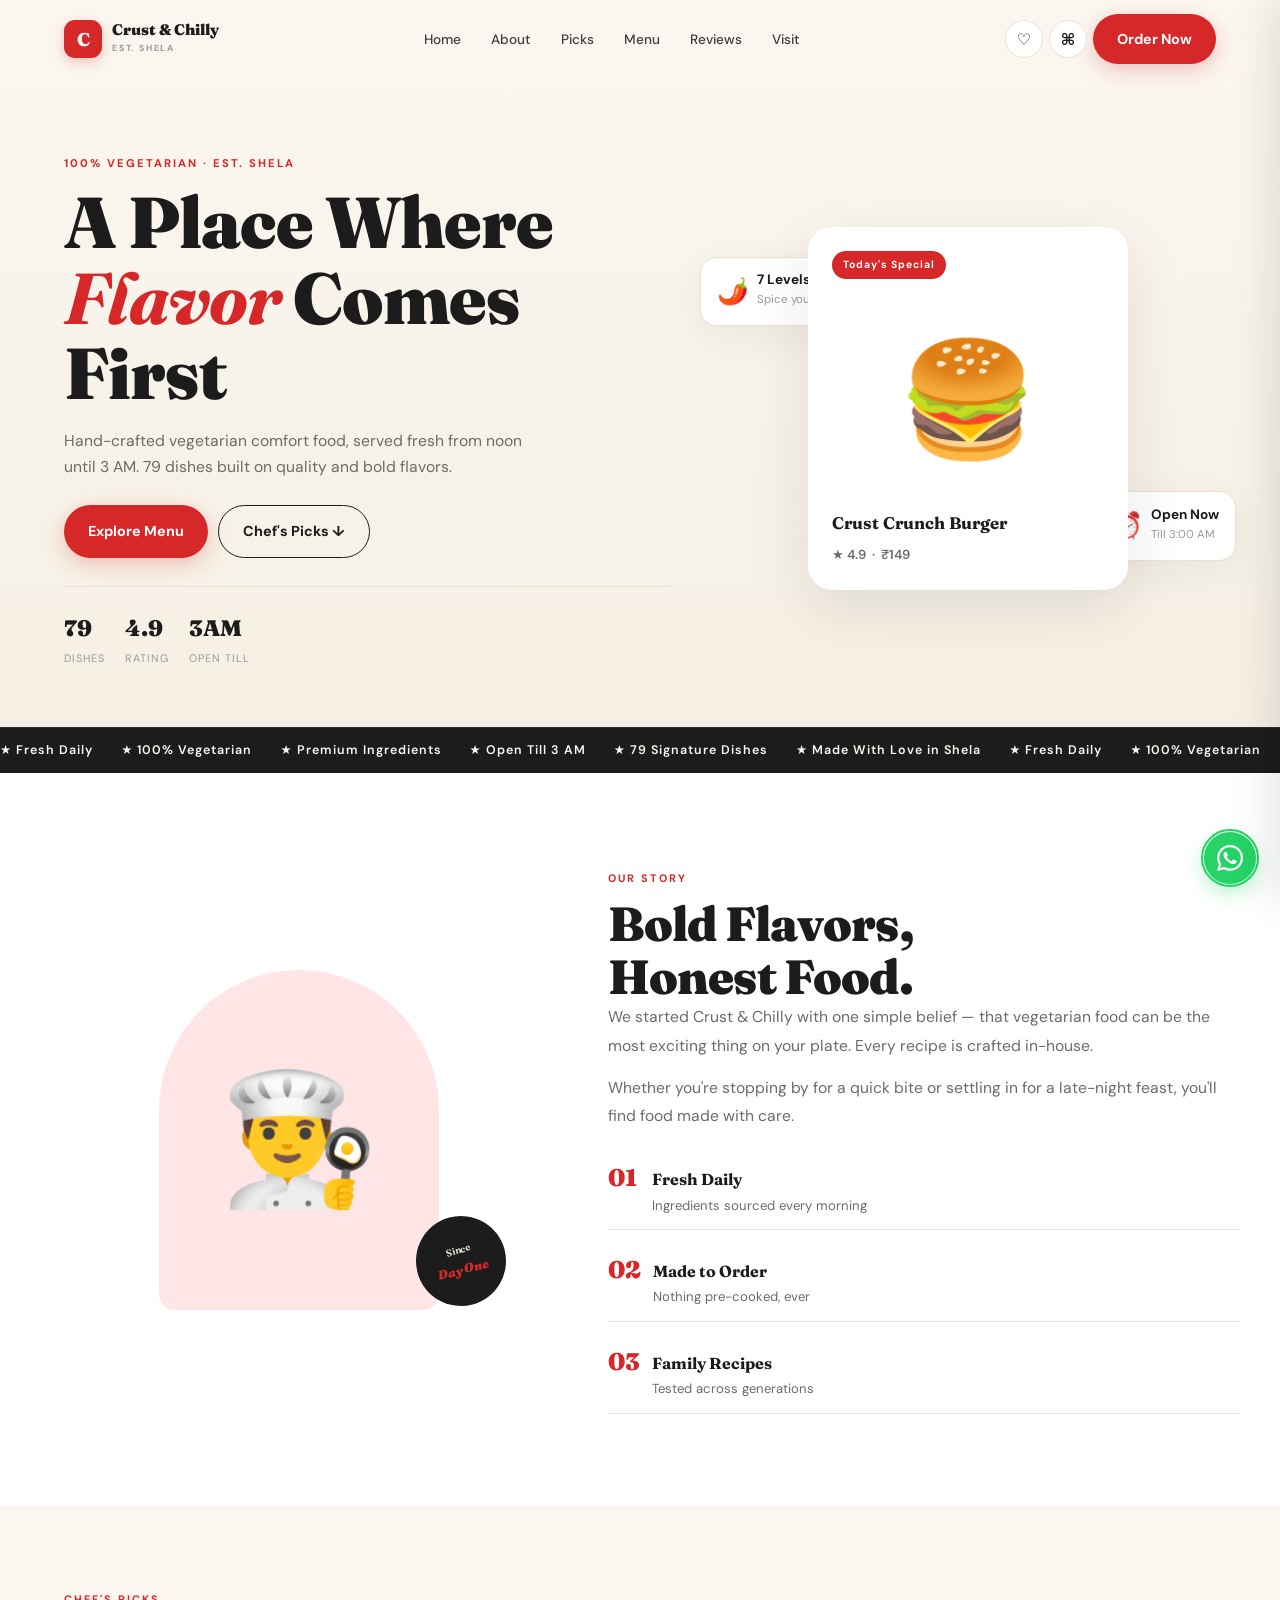
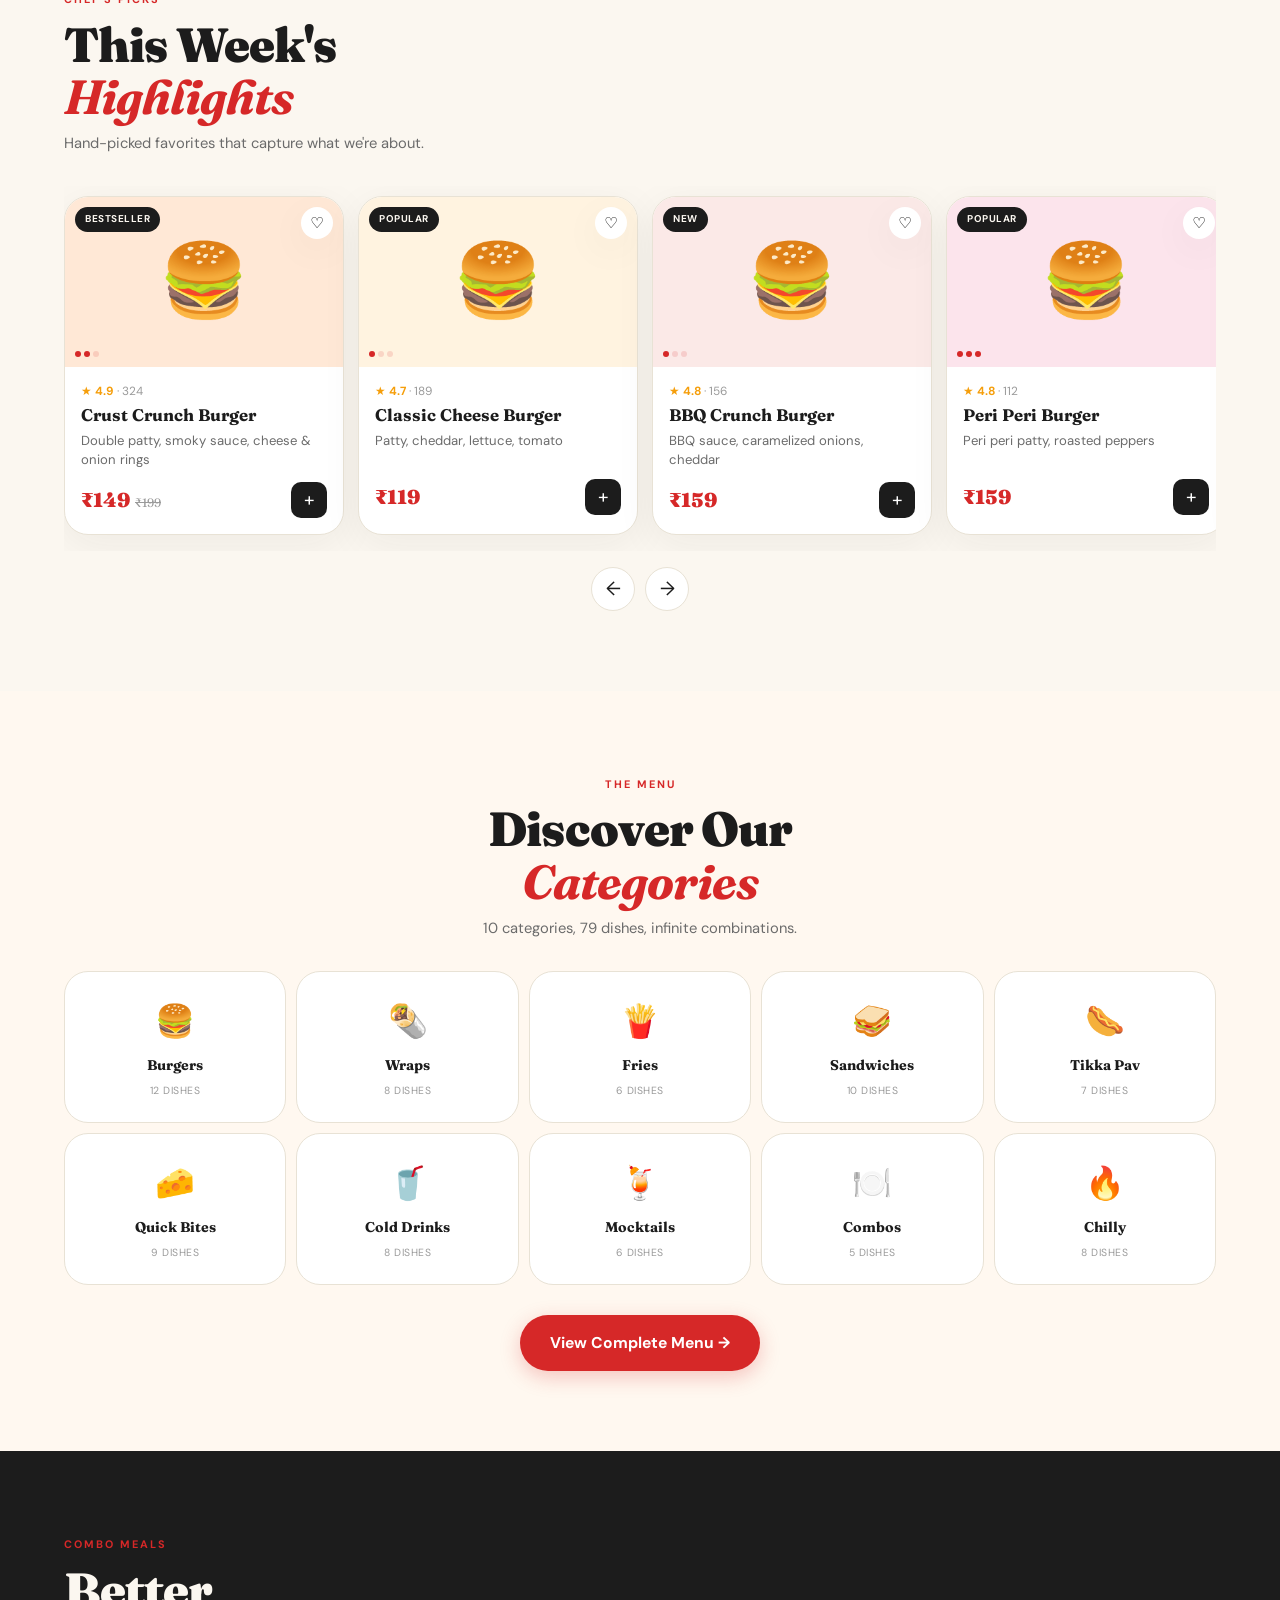
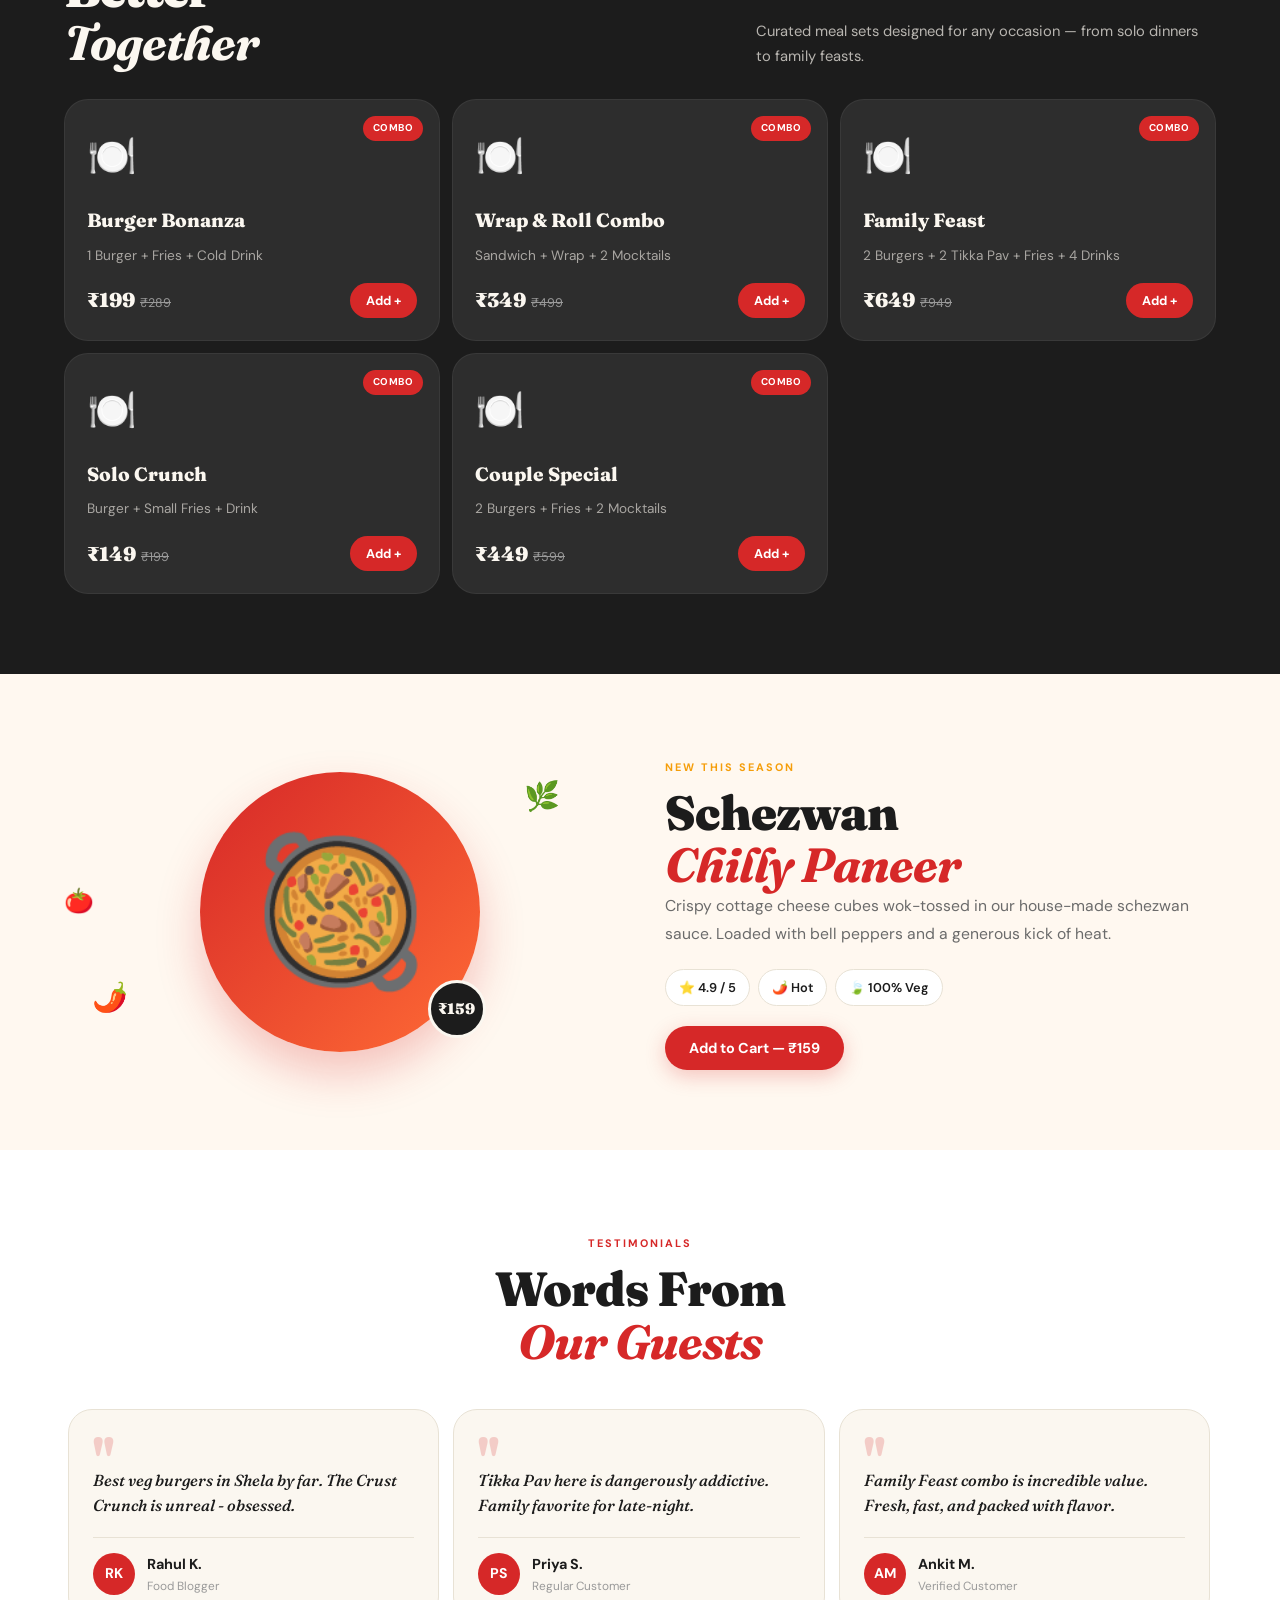
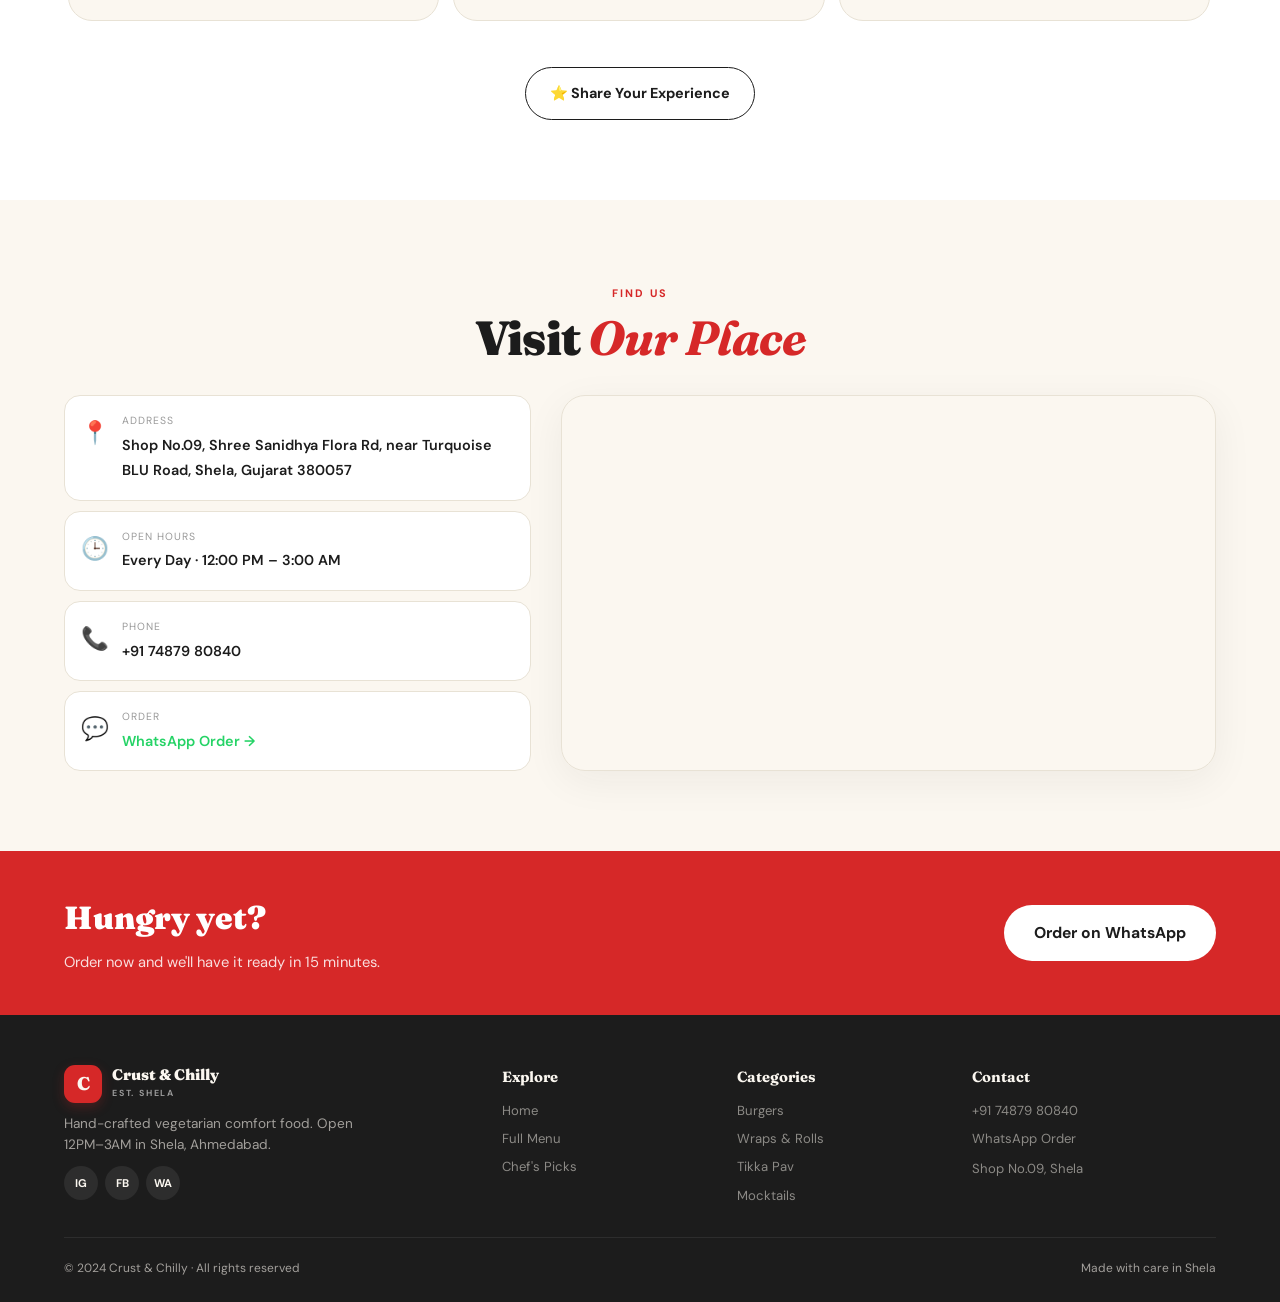
==== index.html @ 74a6fc51 "done" ====
<!DOCTYPE html>
<html lang="en">
<head>
<meta charset="UTF-8">
<meta name="viewport" content="width=device-width,initial-scale=1,maximum-scale=5">
<meta http-equiv="Cache-Control" content="no-cache, no-store, must-revalidate, max-age=0">
<meta http-equiv="Pragma" content="no-cache">
<meta http-equiv="Expires" content="0">
<meta name="description" content="Crust & Chilly — Shela's premium 100% veg fast food. 79 dishes. Open 12PM–3AM.">
<meta name="keywords" content="veg burgers Shela, veg fast food Ahmedabad, tikka pav, late night food, midnight food">
<meta name="theme-color" content="#D62828">
<meta property="og:title" content="Crust & Chilly | Premium Veg Restaurant">
<meta property="og:description" content="79 hand-crafted vegetarian dishes. Open till 3 AM.">
<meta property="og:type" content="restaurant">
<link rel="canonical" href="https://crustandchilly.aitoolcor.com/">
<title>Crust & Chilly | Premium Veg Restaurant | Shela, Ahmedabad</title>

<script>
(function() {
  if ('serviceWorker' in navigator) {
    navigator.serviceWorker.getRegistrations().then(regs => {
      regs.forEach(r => r.unregister());
    });
  }
  if ('caches' in window) {
    caches.keys().then(names => names.forEach(n => caches.delete(n)));
  }
  const V = '3.0';
  if (localStorage.getItem('cc_version') !== V) {
    const keep = {};
    localStorage.clear();
    sessionStorage.clear();
    localStorage.setItem('cc_version', V);
  }
})();
</script>

<link rel="preconnect" href="https://fonts.googleapis.com">
<link rel="preconnect" href="https://fonts.gstatic.com" crossorigin>
<link href="https://fonts.googleapis.com/css2?family=DM+Sans:wght@400;500;700;900&family=Fraunces:wght@500;700;900&display=swap" rel="stylesheet">
<link rel="stylesheet" href="css/style.css">

<script type="application/ld+json">
{"@context":"https://schema.org","@type":"Restaurant","name":"Crust & Chilly","servesCuisine":"Vegetarian","priceRange":"₹₹","telephone":"+917487980840","address":{"@type":"PostalAddress","streetAddress":"Shop No.09, Shree Sanidhya Flora Rd","addressLocality":"Shela, Ahmedabad","postalCode":"380057","addressCountry":"IN"},"openingHours":"Mo-Su 12:00-03:00"}
</script>
</head>
<body>

<div class="preloader" id="preloader">
  <div class="pre-logo">
    <span class="pre-c">C</span><span class="pre-amp">&</span><span class="pre-c">C</span>
  </div>
  <div class="pre-line"></div>
</div>

<div class="ov" id="cartOv"></div>
<div class="ov" id="modOv"></div>
<div class="ov" id="navOv"></div>

<aside class="side-cart" id="sideCart">
  <div class="sc-head">
    <div><h3>Your Cart</h3><small id="scItemCount">0 items</small></div>
    <button class="round-btn" id="scClose" aria-label="Close">✕</button>
  </div>
  <div class="sc-body" id="scBody"></div>
  <div class="sc-foot" id="scFoot" style="display:none">
    <div class="sc-row"><span>Subtotal</span><b id="scTotal">₹0</b></div>
    <a class="cta-btn cta-green w-full" id="scWA" href="#" target="_blank" rel="noopener">
      <span>Send to WhatsApp</span><span>→</span>
    </a>
    <button class="sc-clear" id="scClear">Empty cart</button>
  </div>
</aside>

<div class="detail-modal" id="detailModal">
  <button class="round-btn modal-x" id="modClose" aria-label="Close">✕</button>
  <div id="modBody"></div>
</div>

<header class="topbar" id="topbar">
  <div class="container topbar-inner">
    <a href="index.html" class="brand-link">
      <div class="brand-icon"><span>C</span></div>
      <div class="brand-name">
        <strong>Crust & Chilly</strong>
        <small>EST. SHELA</small>
      </div>
    </a>
    
    <nav class="top-nav">
      <a href="#home">Home</a>
      <a href="#story">About</a>
      <a href="#chef-picks">Picks</a>
      <a href="#menu-cats">Menu</a>
      <a href="#testimonials">Reviews</a>
      <a href="#visit">Visit</a>
    </nav>
    
    <div class="top-actions">
      <button class="action-pill" id="favTrigger" aria-label="Favorites">
        <span class="ap-icon">♡</span>
        <i class="ap-badge" id="favBadge">0</i>
      </button>
      <button class="action-pill" id="cartTrigger" aria-label="Cart">
        <span class="ap-icon">⌘</span>
        <i class="ap-badge" id="cartBadge">0</i>
      </button>
      <a href="https://wa.me/917487980840" class="cta-btn cta-red hide-on-mob" target="_blank" rel="noopener">Order Now</a>
      <button class="menu-toggle" id="menuToggle" aria-label="Menu">
        <span></span><span></span><span></span>
      </button>
    </div>
  </div>
  
  <nav class="mob-nav" id="mobNav">
    <a href="#home">🏠 Home</a>
    <a href="#story">✨ About Us</a>
    <a href="#chef-picks">⭐ Chef's Picks</a>
    <a href="#menu-cats">📋 Categories</a>
    <a href="#combos-feature">🍽️ Combos</a>
    <a href="#testimonials">💬 Reviews</a>
    <a href="#visit">📍 Visit Us</a>
    <a href="menu.html">📖 Full Menu (79)</a>
    <a href="https://wa.me/917487980840" class="mn-cta" target="_blank" rel="noopener">💬 Order on WhatsApp</a>
  </nav>
</header>

<section class="hero-mag" id="home">
  <div class="container">
    <div class="hero-grid">
      <div class="hero-left">
        <span class="eyebrow">100% Vegetarian · Est. Shela</span>
        <h1 class="hero-title">
          A Place Where
          <span class="title-script">Flavor</span>
          Comes First
        </h1>
        <p class="hero-lead">
          Hand-crafted vegetarian comfort food, served fresh from noon until 3 AM. 79 dishes built on quality and bold flavors.
        </p>
        <div class="hero-cta-row">
          <a href="menu.html" class="cta-btn cta-red">Explore Menu</a>
          <a href="#chef-picks" class="cta-btn cta-ghost">Chef's Picks ↓</a>
        </div>
        <div class="hero-stats-row">
          <div class="hs"><strong data-count="79">0</strong><span>Dishes</span></div>
          <div class="hs"><strong data-count="4.9">0</strong><span>Rating</span></div>
          <div class="hs"><strong>3AM</strong><span>Open Till</span></div>
        </div>
      </div>
      
      <div class="hero-right">
        <div class="hero-image-card">
          <div class="hic-tag">Today's Special</div>
          <div class="hic-emoji">🍔</div>
          <div class="hic-info">
            <strong>Crust Crunch Burger</strong>
            <div class="hic-meta">
              <span>★ 4.9</span><span>·</span><span>₹149</span>
            </div>
          </div>
        </div>
        <div class="hero-small-card hsc-1">
          <span>🌶️</span>
          <div><strong>7 Levels</strong><small>Spice your way</small></div>
        </div>
        <div class="hero-small-card hsc-2">
          <span>⏰</span>
          <div><strong>Open Now</strong><small>Till 3:00 AM</small></div>
        </div>
      </div>
    </div>
  </div>
  
  <div class="ticker">
    <div class="ticker-track">
      <span>★ Fresh Daily</span><span>★ 100% Vegetarian</span><span>★ Premium Ingredients</span><span>★ Open Till 3 AM</span><span>★ 79 Signature Dishes</span><span>★ Made With Love in Shela</span>
      <span>★ Fresh Daily</span><span>★ 100% Vegetarian</span><span>★ Premium Ingredients</span><span>★ Open Till 3 AM</span><span>★ 79 Signature Dishes</span><span>★ Made With Love in Shela</span>
    </div>
  </div>
</section>

<section class="story-sec" id="story">
  <div class="container story-grid">
    <div class="story-visual" data-anim>
      <div class="sv-frame"><div class="sv-emoji">👨‍🍳</div></div>
      <div class="sv-stamp"><strong>Since</strong><span>Day One</span></div>
    </div>
    
    <div class="story-content" data-anim data-delay="1">
      <span class="sec-eyebrow">Our Story</span>
      <h2 class="sec-headline">Bold Flavors,<br>Honest Food.</h2>
      <p class="story-text">We started Crust & Chilly with one simple belief — that vegetarian food can be the most exciting thing on your plate. Every recipe is crafted in-house.</p>
      <p class="story-text">Whether you're stopping by for a quick bite or settling in for a late-night feast, you'll find food made with care.</p>
      <div class="story-features">
        <div class="sf-item">
          <div class="sf-num">01</div>
          <div><strong>Fresh Daily</strong><small>Ingredients sourced every morning</small></div>
        </div>
        <div class="sf-item">
          <div class="sf-num">02</div>
          <div><strong>Made to Order</strong><small>Nothing pre-cooked, ever</small></div>
        </div>
        <div class="sf-item">
          <div class="sf-num">03</div>
          <div><strong>Family Recipes</strong><small>Tested across generations</small></div>
        </div>
      </div>
    </div>
  </div>
</section>

<section class="picks-sec" id="chef-picks">
  <div class="container">
    <div class="sec-head" data-anim>
      <span class="sec-eyebrow">Chef's Picks</span>
      <h2 class="sec-headline">This Week's<br><span class="ital">Highlights</span></h2>
      <p class="sec-sub">Hand-picked favorites that capture what we're about.</p>
    </div>
    
    <div class="picks-wrapper">
      <div class="picks-track" id="picksTrack"></div>
    </div>
    
    <div class="picks-controls">
      <button class="pc-btn" id="picksPrev" aria-label="Previous">←</button>
      <button class="pc-btn" id="picksNext" aria-label="Next">→</button>
    </div>
  </div>
</section>

<section class="cats-sec" id="menu-cats">
  <div class="container">
    <div class="sec-head center" data-anim>
      <span class="sec-eyebrow">The Menu</span>
      <h2 class="sec-headline">Discover Our<br><span class="ital">Categories</span></h2>
      <p class="sec-sub">10 categories, 79 dishes, infinite combinations.</p>
    </div>
    
    <div class="cats-bento" data-anim id="catsBento"></div>
    
    <div class="center-action" data-anim>
      <a href="menu.html" class="cta-btn cta-red large">View Complete Menu →</a>
    </div>
  </div>
</section>

<section class="combos-feature" id="combos-feature">
  <div class="container">
    <div class="cf-header" data-anim>
      <div>
        <span class="sec-eyebrow">Combo Meals</span>
        <h2 class="sec-headline">Better<br><span class="ital">Together</span></h2>
      </div>
      <p class="cf-tagline">Curated meal sets designed for any occasion — from solo dinners to family feasts.</p>
    </div>
    
    <div class="combos-cards" id="combosCards"></div>
  </div>
</section>

<section class="special-sec">
  <div class="container special-grid">
    <div class="special-visual" data-anim>
      <div class="sp-circle">
        <div class="sp-emoji">🥘</div>
        <div class="sp-price-badge">₹159</div>
      </div>
      <div class="sp-deco sp-d1">🌿</div>
      <div class="sp-deco sp-d2">🌶️</div>
      <div class="sp-deco sp-d3">🍅</div>
    </div>
    
    <div class="special-content" data-anim data-delay="1">
      <span class="sec-eyebrow accent">NEW THIS SEASON</span>
      <h2 class="sec-headline">Schezwan<br><span class="ital">Chilly Paneer</span></h2>
      <p class="story-text">Crispy cottage cheese cubes wok-tossed in our house-made schezwan sauce. Loaded with bell peppers and a generous kick of heat.</p>
      <div class="special-meta">
        <div class="sm-item">⭐ 4.9 / 5</div>
        <div class="sm-item">🌶️ Hot</div>
        <div class="sm-item">🍃 100% Veg</div>
      </div>
      <button class="cta-btn cta-red" onclick="CC.add(79)">Add to Cart — ₹159</button>
    </div>
  </div>
</section>

<section class="testimonials-sec" id="testimonials">
  <div class="container">
    <div class="sec-head center" data-anim>
      <span class="sec-eyebrow">Testimonials</span>
      <h2 class="sec-headline">Words From<br><span class="ital">Our Guests</span></h2>
    </div>
    
    <div class="testi-track" id="testiTrack"></div>
    
    <div class="testi-bottom" data-anim>
      <a href="https://g.page/r/YOUR_ID/review" class="cta-btn cta-ghost" target="_blank" rel="noopener">
        ⭐ Share Your Experience
      </a>
    </div>
  </div>
</section>

<section class="visit-sec" id="visit">
  <div class="container">
    <div class="sec-head center" data-anim>
      <span class="sec-eyebrow">Find Us</span>
      <h2 class="sec-headline">Visit <span class="ital">Our Place</span></h2>
    </div>
    
    <div class="visit-grid">
      <div class="visit-info" data-anim>
        <a class="vi-card" href="https://maps.google.com/?q=Shree+Sanidhya+Flora+Rd+Shela" target="_blank" rel="noopener">
          <div class="vi-icon">📍</div>
          <div>
            <small>Address</small>
            <strong>Shop No.09, Shree Sanidhya Flora Rd, near Turquoise BLU Road, Shela, Gujarat 380057</strong>
          </div>
        </a>
        <div class="vi-card">
          <div class="vi-icon">🕒</div>
          <div>
            <small>Open Hours</small>
            <strong>Every Day · 12:00 PM – 3:00 AM</strong>
          </div>
        </div>
        <a class="vi-card" href="tel:+917487980840">
          <div class="vi-icon">📞</div>
          <div>
            <small>Phone</small>
            <strong>+91 74879 80840</strong>
          </div>
        </a>
        <a class="vi-card vi-green" href="https://wa.me/917487980840" target="_blank" rel="noopener">
          <div class="vi-icon">💬</div>
          <div>
            <small>Order</small>
            <strong>WhatsApp Order →</strong>
          </div>
        </a>
      </div>
      
      <div class="visit-map" data-anim data-delay="1">
        <iframe src="https://www.google.com/maps/embed?pb=!1m18!1m12!1m3!1d3672.8!2d72.4589!3d23.0!2m3!1f0!2f0!3f0!3m2!1i1024!2i768!4f13.1!3m3!1m2!1s0x0%3A0x0!2sShree%20Sanidhya%20Flora%20Rd%2C%20Shela!5e0!3m2!1sen!2sin" allowfullscreen loading="lazy" title="Location"></iframe>
      </div>
    </div>
  </div>
</section>

<section class="cta-strip">
  <div class="container cta-strip-inner">
    <div>
      <h2>Hungry yet?</h2>
      <p>Order now and we'll have it ready in 15 minutes.</p>
    </div>
    <a href="https://wa.me/917487980840" class="cta-btn cta-white large" target="_blank" rel="noopener">
      Order on WhatsApp
    </a>
  </div>
</section>

<footer class="footer">
  <div class="container">
    <div class="footer-main">
      <div class="ft-brand">
        <div class="brand-link">
          <div class="brand-icon"><span>C</span></div>
          <div class="brand-name">
            <strong>Crust & Chilly</strong>
            <small>EST. SHELA</small>
          </div>
        </div>
        <p>Hand-crafted vegetarian comfort food. Open 12PM–3AM in Shela, Ahmedabad.</p>
        <div class="ft-social">
          <a href="#" aria-label="Instagram">IG</a>
          <a href="#" aria-label="Facebook">FB</a>
          <a href="https://wa.me/917487980840" target="_blank" rel="noopener" aria-label="WhatsApp">WA</a>
        </div>
      </div>
      
      <div class="ft-col">
        <h4>Explore</h4>
        <a href="#home">Home</a>
        <a href="menu.html">Full Menu</a>
        <a href="#chef-picks">Chef's Picks</a>
        
      </div>
      
      <div class="ft-col">
        <h4>Categories</h4>
        <a href="menu.html#burgers">Burgers</a>
        <a href="menu.html#wraps">Wraps & Rolls</a>
        <a href="menu.html#tikka-pav">Tikka Pav</a>
        <a href="menu.html#mocktails">Mocktails</a>
      </div>
      
      <div class="ft-col">
        <h4>Contact</h4>
        <a href="tel:+917487980840">+91 74879 80840</a>
        <a href="https://wa.me/917487980840" target="_blank" rel="noopener">WhatsApp Order</a>
        <p style="margin-top:8px">Shop No.09, Shela</p>
      </div>
    </div>
    
    <div class="ft-bottom">
      <span>© 2024 Crust & Chilly · All rights reserved</span>
      <span>Made with care in Shela</span>
    </div>
  </div>
</footer>

<a href="https://wa.me/917487980840" class="float-wa" id="floatWA" target="_blank" rel="noopener" aria-label="WhatsApp">
  <svg viewBox="0 0 24 24" fill="currentColor" width="26" height="26"><path d="M17.472 14.382c-.297-.149-1.758-.867-2.03-.967-.273-.099-.471-.148-.67.15-.197.297-.767.966-.94 1.164-.173.199-.347.223-.644.075-.297-.15-1.255-.463-2.39-1.475-.883-.788-1.48-1.761-1.653-2.059-.173-.297-.018-.458.13-.606.134-.133.298-.347.446-.52.149-.174.198-.298.298-.497.099-.198.05-.371-.025-.52-.075-.149-.669-1.612-.916-2.207-.242-.579-.487-.5-.669-.51-.173-.008-.371-.01-.57-.01-.198 0-.52.074-.792.372-.272.297-1.04 1.016-1.04 2.479 0 1.462 1.065 2.875 1.213 3.074.149.198 2.096 3.2 5.077 4.487.709.306 1.262.489 1.694.625.712.227 1.36.195 1.871.118.571-.085 1.758-.719 2.006-1.413.248-.694.248-1.289.173-1.413-.074-.124-.272-.198-.57-.347m-5.421 7.403h-.004a9.87 9.87 0 01-5.031-1.378l-.361-.214-3.741.982.998-3.648-.235-.374a9.86 9.86 0 01-1.51-5.26c.001-5.45 4.436-9.884 9.888-9.884 2.64 0 5.122 1.03 6.988 2.898a9.825 9.825 0 012.893 6.994c-.003 5.45-4.437 9.884-9.885 9.884m8.413-18.297A11.815 11.815 0 0012.05 0C5.495 0 .16 5.335.157 11.892c0 2.096.547 4.142 1.588 5.945L.057 24l6.305-1.654a11.882 11.882 0 005.683 1.448h.005c6.554 0 11.89-5.335 11.893-11.893a11.821 11.821 0 00-3.48-8.413z"/></svg>
</a>

<button class="back-top" id="backTop" aria-label="Back to top">↑</button>

<script src="js/script.js"></script>
</body>
</html>
---- css/style.css ----
/* ============================================
   CRUST & CHILLY v3.0 — Final Theme
   Performance optimized + Mobile responsive
   ============================================ */

:root {
  --red: #D62828;
  --red-dark: #A61F1F;
  --red-soft: #FFE5E5;
  --green: #25D366;
  --gold: #F59E0B;
  --cream: #FBF7F0;
  --cream-2: #F5EFE3;
  --ink: #1C1C1C;
  --ink-2: #2D2D2D;
  --txt: #3D3D3D;
  --txt-2: #6B6B6B;
  --muted: #9A9A9A;
  --line: #E8E2D5;
  --card: #FFFFFF;
  --warm: #FFF8F0;
  --r: 16px;
  --r2: 24px;
  --rf: 999px;
  --sh: 0 10px 40px rgba(28,28,28,0.06);
  --sh-lg: 0 20px 60px rgba(28,28,28,0.1);
  --ff: 'DM Sans', system-ui, -apple-system, sans-serif;
  --fh: 'Fraunces', Georgia, serif;
  --ease: cubic-bezier(0.4, 0, 0.2, 1);
}

* { margin: 0; padding: 0; box-sizing: border-box; -webkit-tap-highlight-color: transparent; }
*:focus-visible { outline: 2px solid var(--red); outline-offset: 2px; }

html { 
  scroll-behavior: smooth; 
  scroll-padding-top: 80px;
  -webkit-text-size-adjust: 100%;
}

body {
  font-family: var(--ff);
  color: var(--txt);
  background: var(--cream);
  line-height: 1.7;
  font-size: 16px;
  overflow-x: hidden;
  -webkit-font-smoothing: antialiased;
  text-rendering: optimizeLegibility;
  min-height: 100vh;
}

a { color: inherit; text-decoration: none; }
button { font-family: inherit; cursor: pointer; border: none; background: none; }
img, svg { max-width: 100%; display: block; }
input, select, button { font-family: inherit; }

.container {
  max-width: 1200px;
  margin: 0 auto;
  padding: 0 16px;
}

.w-full { width: 100%; }

/* PRELOADER */
.preloader {
  position: fixed;
  inset: 0;
  background: var(--ink);
  z-index: 99999;
  display: flex;
  flex-direction: column;
  align-items: center;
  justify-content: center;
  gap: 20px;
  transition: opacity 0.5s ease, visibility 0.5s ease;
}
.preloader.done {
  opacity: 0;
  visibility: hidden;
  pointer-events: none;
}
.pre-logo {
  font-family: var(--fh);
  font-size: 2.5rem;
  font-weight: 900;
  color: var(--cream);
  display: flex;
  gap: 4px;
}
.pre-amp { color: var(--red); font-style: italic; }
.pre-c {
  animation: preBounce 1s infinite alternate;
  display: inline-block;
}
.pre-c:nth-child(3) { animation-delay: 0.3s; }
@keyframes preBounce {
  to { transform: translateY(-12px); }
}
.pre-line {
  width: 60px;
  height: 2px;
  background: var(--red);
  border-radius: 2px;
  animation: preWidth 1.5s infinite;
}
@keyframes preWidth {
  0%, 100% { transform: scaleX(0.3); }
  50% { transform: scaleX(1); }
}

/* OVERLAY */
.ov {
  display: none;
  position: fixed;
  inset: 0;
  background: rgba(28,28,28,0.5);
  z-index: 1050;
  -webkit-backdrop-filter: blur(6px);
  backdrop-filter: blur(6px);
  animation: ovFade 0.3s ease;
}
.ov.show { display: block; }
@keyframes ovFade { from { opacity: 0; } to { opacity: 1; } }

/* TOPBAR */
.topbar {
  position: fixed;
  top: 0;
  left: 0;
  right: 0;
  z-index: 1000;
  padding: 14px 0;
  transition: padding 0.3s ease, background 0.3s ease;
  background: transparent;
}
.topbar.scrolled,
.topbar-solid {
  background: rgba(251,247,240,0.96);
  -webkit-backdrop-filter: blur(20px);
  backdrop-filter: blur(20px);
  border-bottom: 1px solid var(--line);
  padding: 8px 0;
}
.topbar-inner {
  display: flex;
  justify-content: space-between;
  align-items: center;
  gap: 8px;
}

.brand-link {
  display: flex;
  align-items: center;
  gap: 10px;
  flex-shrink: 0;
}
.brand-icon {
  width: 38px;
  height: 38px;
  background: var(--red);
  color: var(--cream);
  border-radius: 11px;
  display: flex;
  align-items: center;
  justify-content: center;
  font-family: var(--fh);
  font-weight: 900;
  font-size: 1.15rem;
  box-shadow: 0 4px 12px rgba(214,40,40,0.25);
  flex-shrink: 0;
}
.brand-name strong {
  display: block;
  font-family: var(--fh);
  font-weight: 900;
  font-size: 0.95rem;
  color: var(--ink);
  line-height: 1.1;
  white-space: nowrap;
}
.brand-name small {
  display: block;
  font-size: 0.55rem;
  color: var(--muted);
  letter-spacing: 1.8px;
  font-weight: 700;
  margin-top: 2px;
}

.top-nav {
  display: none;
  gap: 2px;
  align-items: center;
}
.top-nav a {
  font-size: 0.85rem;
  font-weight: 500;
  padding: 8px 14px;
  border-radius: var(--rf);
  color: var(--txt);
  transition: color 0.2s, background 0.2s;
}
.top-nav a:hover,
.top-nav a.active {
  color: var(--red);
  background: var(--red-soft);
}

.top-actions {
  display: flex;
  align-items: center;
  gap: 6px;
  flex-shrink: 0;
}
.action-pill {
  position: relative;
  width: 38px;
  height: 38px;
  border-radius: var(--rf);
  background: var(--card);
  border: 1px solid var(--line);
  display: flex;
  align-items: center;
  justify-content: center;
  transition: border-color 0.2s, transform 0.2s;
}
.action-pill:active { transform: scale(0.95); }
.action-pill:hover { border-color: var(--red); }
.ap-icon {
  font-size: 1rem;
  font-weight: 700;
  color: var(--ink);
}
.ap-badge {
  position: absolute;
  top: -4px;
  right: -4px;
  min-width: 18px;
  height: 18px;
  background: var(--red);
  color: #fff;
  font-size: 0.58rem;
  font-weight: 700;
  border-radius: 50%;
  display: none;
  align-items: center;
  justify-content: center;
  font-style: normal;
  padding: 0 4px;
}
.ap-badge.show { display: flex; }

.hide-on-mob { display: none; }

.menu-toggle {
  display: flex;
  flex-direction: column;
  gap: 5px;
  width: 38px;
  height: 38px;
  align-items: center;
  justify-content: center;
  border-radius: var(--rf);
  background: var(--card);
  border: 1px solid var(--line);
  transition: border-color 0.2s;
}
.menu-toggle:hover { border-color: var(--red); }
.menu-toggle span {
  width: 16px;
  height: 2px;
  background: var(--ink);
  border-radius: 2px;
  transition: transform 0.3s ease, opacity 0.3s ease;
}
.menu-toggle.on span:nth-child(1) { transform: rotate(45deg) translate(4px, 4px); }
.menu-toggle.on span:nth-child(2) { opacity: 0; }
.menu-toggle.on span:nth-child(3) { transform: rotate(-45deg) translate(4px, -4px); }

.mob-nav {
  display: none;
  flex-direction: column;
  gap: 4px;
  padding: 14px 16px 20px;
  background: var(--cream);
  border-top: 1px solid var(--line);
  max-height: calc(100vh - 60px);
  overflow-y: auto;
  -webkit-overflow-scrolling: touch;
}
.mob-nav.open { display: flex; }
.mob-nav a {
  padding: 13px 16px;
  font-size: 0.98rem;
  font-weight: 500;
  border-radius: var(--r);
  transition: background 0.2s, color 0.2s;
  color: var(--txt);
}
.mob-nav a:active { background: var(--card); }
.mn-cta {
  background: var(--red) !important;
  color: #fff !important;
  text-align: center;
  margin-top: 8px;
  font-weight: 700;
}

/* BUTTONS */
.cta-btn {
  display: inline-flex;
  align-items: center;
  justify-content: center;
  gap: 8px;
  padding: 13px 24px;
  border-radius: var(--rf);
  font-weight: 700;
  font-size: 0.9rem;
  transition: transform 0.3s ease, background 0.3s ease, box-shadow 0.3s ease;
  border: none;
  cursor: pointer;
  font-family: inherit;
  white-space: nowrap;
  min-height: 44px;
}
.cta-red {
  background: var(--red);
  color: #fff;
  box-shadow: 0 6px 20px rgba(214,40,40,0.25);
}
.cta-red:hover { background: var(--red-dark); transform: translateY(-2px); }
.cta-red:active { transform: translateY(0); }

.cta-ghost {
  background: transparent;
  color: var(--ink);
  border: 1.5px solid var(--ink);
}
.cta-ghost:hover { background: var(--ink); color: var(--cream); }

.cta-green {
  background: var(--green);
  color: #fff;
  box-shadow: 0 4px 16px rgba(37,211,102,0.25);
}
.cta-green:hover { background: #1DA851; transform: translateY(-2px); }

.cta-white { background: #fff; color: var(--ink); }
.cta-white:hover { transform: translateY(-2px); box-shadow: var(--sh-lg); }

.cta-btn.large { padding: 15px 30px; font-size: 0.98rem; }

.round-btn {
  width: 40px;
  height: 40px;
  border-radius: 50%;
  background: var(--cream);
  font-size: 1.1rem;
  display: flex;
  align-items: center;
  justify-content: center;
  transition: background 0.2s, color 0.2s, border-color 0.2s;
  border: 1px solid var(--line);
}
.round-btn:hover {
  background: var(--red);
  color: #fff;
  border-color: var(--red);
}

/* HERO */
.hero-mag {
  padding: 90px 0 0;
  background: linear-gradient(180deg, var(--cream) 0%, var(--cream-2) 100%);
  position: relative;
  overflow: hidden;
}
.hero-grid {
  display: grid;
  grid-template-columns: 1fr;
  gap: 32px;
  align-items: center;
  padding: 20px 0 40px;
}
.eyebrow {
  display: inline-block;
  font-size: 0.7rem;
  font-weight: 700;
  color: var(--red);
  text-transform: uppercase;
  letter-spacing: 2px;
  margin-bottom: 12px;
}
.hero-title {
  font-family: var(--fh);
  font-size: clamp(2rem, 9vw, 4.5rem);
  font-weight: 900;
  line-height: 1.05;
  color: var(--ink);
  margin-bottom: 16px;
  letter-spacing: -1px;
}
.title-script {
  font-style: italic;
  color: var(--red);
  font-weight: 700;
}
.hero-lead {
  font-size: 0.98rem;
  color: var(--txt-2);
  line-height: 1.7;
  margin-bottom: 24px;
  max-width: 480px;
}
.hero-cta-row {
  display: flex;
  flex-wrap: wrap;
  gap: 10px;
  margin-bottom: 28px;
}
.hero-cta-row .cta-btn {
  flex: 1;
  min-width: 140px;
}
.hero-stats-row {
  display: flex;
  gap: 20px;
  padding-top: 22px;
  border-top: 1px solid var(--line);
  flex-wrap: wrap;
}
.hs strong {
  display: block;
  font-family: var(--fh);
  font-size: 1.4rem;
  font-weight: 900;
  color: var(--ink);
}
.hs span {
  display: block;
  font-size: 0.68rem;
  color: var(--muted);
  text-transform: uppercase;
  letter-spacing: 1px;
  margin-top: 2px;
}

.hero-right {
  position: relative;
  display: flex;
  justify-content: center;
  align-items: center;
  min-height: 300px;
  margin-top: 16px;
}
.hero-image-card {
  background: var(--card);
  border-radius: var(--r2);
  padding: 20px;
  box-shadow: var(--sh-lg);
  width: 100%;
  max-width: 260px;
  position: relative;
  z-index: 2;
}
.hic-tag {
  display: inline-block;
  background: var(--red);
  color: #fff;
  padding: 5px 11px;
  border-radius: var(--rf);
  font-size: 0.65rem;
  font-weight: 700;
  letter-spacing: 1px;
  margin-bottom: 12px;
}
.hic-emoji {
  font-size: 5.5rem;
  text-align: center;
  padding: 14px 0;
  animation: hicFloat 4s ease-in-out infinite;
}
@keyframes hicFloat {
  0%, 100% { transform: translateY(0); }
  50% { transform: translateY(-12px); }
}
.hic-info strong {
  display: block;
  font-family: var(--fh);
  font-size: 1.05rem;
  font-weight: 700;
  color: var(--ink);
  margin-bottom: 6px;
}
.hic-meta {
  display: flex;
  gap: 6px;
  font-size: 0.82rem;
  color: var(--txt-2);
  font-weight: 600;
}

.hero-small-card {
  position: absolute;
  background: var(--card);
  padding: 9px 13px;
  border-radius: var(--r);
  box-shadow: var(--sh);
  display: flex;
  align-items: center;
  gap: 8px;
  border: 1px solid var(--line);
  max-width: 140px;
}
.hero-small-card span {
  font-size: 1.3rem;
  flex-shrink: 0;
}
.hero-small-card strong {
  display: block;
  font-size: 0.75rem;
  font-weight: 700;
  color: var(--ink);
  line-height: 1.1;
}
.hero-small-card small {
  display: block;
  font-size: 0.65rem;
  color: var(--muted);
  margin-top: 2px;
}
.hsc-1 {
  top: 0;
  left: 0;
  animation: hscFloat 5s ease-in-out infinite;
}
.hsc-2 {
  bottom: 0;
  right: 0;
  animation: hscFloat 5s ease-in-out infinite 1.5s;
}
@keyframes hscFloat {
  0%, 100% { transform: translateY(0); }
  50% { transform: translateY(-10px); }
}

/* TICKER */
.ticker {
  background: var(--ink);
  padding: 12px 0;
  overflow: hidden;
  border-top: 1px solid var(--ink-2);
}
.ticker-track {
  display: flex;
  gap: 28px;
  white-space: nowrap;
  animation: ticker 30s linear infinite;
  will-change: transform;
}
.ticker-track span {
  font-size: 0.78rem;
  font-weight: 600;
  color: var(--cream);
  letter-spacing: 1px;
}
@keyframes ticker {
  0% { transform: translateX(0); }
  100% { transform: translateX(-50%); }
}

/* SECTION HEADERS */
.sec-eyebrow {
  display: inline-block;
  font-size: 0.68rem;
  font-weight: 700;
  color: var(--red);
  text-transform: uppercase;
  letter-spacing: 2px;
  margin-bottom: 10px;
}
.sec-eyebrow.accent { color: var(--gold); }
.sec-headline {
  font-family: var(--fh);
  font-size: clamp(1.7rem, 7vw, 3rem);
  font-weight: 900;
  line-height: 1.1;
  color: var(--ink);
  letter-spacing: -1px;
}
.sec-headline .ital {
  font-style: italic;
  color: var(--red);
  font-weight: 700;
}
.sec-sub {
  font-size: 0.92rem;
  color: var(--txt-2);
  margin-top: 8px;
  line-height: 1.6;
}
.sec-head { margin-bottom: 30px; }
.sec-head.center { text-align: center; }
.center-action {
  text-align: center;
  margin-top: 30px;
}

/* STORY */
.story-sec {
  padding: 60px 0;
  background: var(--card);
}
.story-grid {
  display: grid;
  grid-template-columns: 1fr;
  gap: 32px;
  align-items: center;
}
.story-visual {
  position: relative;
  display: flex;
  justify-content: center;
  padding: 16px 0;
}
.sv-frame {
  width: 220px;
  height: 280px;
  background: var(--red-soft);
  border-radius: 160px 160px 18px 18px;
  display: flex;
  align-items: center;
  justify-content: center;
  position: relative;
  overflow: hidden;
}
.sv-emoji {
  font-size: 6rem;
  animation: svFloat 5s ease-in-out infinite;
}
@keyframes svFloat {
  0%, 100% { transform: translateY(0) rotate(-3deg); }
  50% { transform: translateY(-12px) rotate(3deg); }
}
.sv-stamp {
  position: absolute;
  bottom: 14px;
  right: 5%;
  background: var(--ink);
  color: var(--cream);
  width: 72px;
  height: 72px;
  border-radius: 50%;
  display: flex;
  flex-direction: column;
  align-items: center;
  justify-content: center;
  text-align: center;
  font-family: var(--fh);
  transform: rotate(-15deg);
}
.sv-stamp strong {
  font-size: 0.6rem;
  font-weight: 600;
}
.sv-stamp span {
  font-size: 0.78rem;
  font-weight: 900;
  font-style: italic;
  color: var(--red);
}

.story-content { padding: 12px 0; }
.story-text {
  font-size: 0.98rem;
  color: var(--txt-2);
  line-height: 1.8;
  margin-bottom: 14px;
}
.story-features {
  margin-top: 22px;
  display: flex;
  flex-direction: column;
  gap: 14px;
}
.sf-item {
  display: flex;
  gap: 12px;
  align-items: flex-start;
  padding: 14px 0;
  border-bottom: 1px solid var(--line);
}
.sf-num {
  font-family: var(--fh);
  font-size: 1.5rem;
  font-weight: 900;
  color: var(--red);
  line-height: 1;
  flex-shrink: 0;
  min-width: 32px;
}
.sf-item strong {
  display: block;
  font-family: var(--fh);
  font-size: 1rem;
  font-weight: 700;
  color: var(--ink);
}
.sf-item small {
  display: block;
  font-size: 0.82rem;
  color: var(--txt-2);
  margin-top: 2px;
  line-height: 1.5;
}

/* CHEF'S PICKS */
.picks-sec {
  padding: 60px 0;
  background: var(--cream);
}
.picks-wrapper {
  margin: 0 -16px;
  padding: 0 16px;
}
.picks-track {
  display: flex;
  gap: 14px;
  overflow-x: auto;
  padding: 10px 0 16px;
  scroll-snap-type: x mandatory;
  -webkit-overflow-scrolling: touch;
  scrollbar-width: none;
  -ms-overflow-style: none;
}
.picks-track::-webkit-scrollbar { display: none; }

.pick-card {
  flex: 0 0 240px;
  scroll-snap-align: start;
  background: var(--card);
  border-radius: var(--r2);
  overflow: hidden;
  box-shadow: var(--sh);
  border: 1px solid var(--line);
  transition: transform 0.3s ease, box-shadow 0.3s ease;
  position: relative;
}
.pick-card:hover { transform: translateY(-4px); box-shadow: var(--sh-lg); }

.pc-vis {
  height: 150px;
  display: flex;
  align-items: center;
  justify-content: center;
  font-size: 4rem;
  position: relative;
  cursor: pointer;
}
.pc-tag {
  position: absolute;
  top: 10px;
  left: 10px;
  background: var(--ink);
  color: var(--cream);
  padding: 4px 10px;
  border-radius: var(--rf);
  font-size: 0.62rem;
  font-weight: 700;
  text-transform: uppercase;
  letter-spacing: 0.5px;
}
.pc-fav {
  position: absolute;
  top: 10px;
  right: 10px;
  width: 32px;
  height: 32px;
  border-radius: 50%;
  background: #fff;
  display: flex;
  align-items: center;
  justify-content: center;
  font-size: 0.95rem;
  box-shadow: var(--sh);
  transition: background 0.2s;
}
.pc-fav.on {
  background: var(--red-soft);
  color: var(--red);
}
.pc-spice {
  position: absolute;
  bottom: 10px;
  left: 10px;
  display: flex;
  gap: 3px;
}
.pc-spice i {
  width: 6px;
  height: 6px;
  border-radius: 50%;
  background: rgba(214,40,40,0.15);
  display: block;
  font-style: normal;
}
.pc-spice i.on { background: var(--red); }

.pc-body { padding: 14px 16px 16px; }
.pc-rate {
  font-size: 0.74rem;
  color: var(--muted);
  margin-bottom: 4px;
}
.pc-rate b { color: var(--gold); }
.pc-name {
  font-family: var(--fh);
  font-size: 1.05rem;
  font-weight: 700;
  color: var(--ink);
  margin-bottom: 4px;
  cursor: pointer;
  line-height: 1.3;
  transition: color 0.2s;
}
.pc-name:hover { color: var(--red); }
.pc-desc {
  font-size: 0.82rem;
  color: var(--txt-2);
  line-height: 1.5;
  margin-bottom: 12px;
  display: -webkit-box;
  -webkit-line-clamp: 2;
  -webkit-box-orient: vertical;
  overflow: hidden;
  min-height: 36px;
}
.pc-foot {
  display: flex;
  justify-content: space-between;
  align-items: center;
}
.pc-price {
  font-family: var(--fh);
  font-weight: 900;
  font-size: 1.25rem;
  color: var(--red);
}
.pc-price .old {
  font-size: 0.76rem;
  color: var(--muted);
  text-decoration: line-through;
  margin-left: 5px;
  font-weight: 400;
}
.pc-add {
  width: 36px;
  height: 36px;
  border-radius: 10px;
  background: var(--ink);
  color: #fff;
  display: flex;
  align-items: center;
  justify-content: center;
  font-size: 1.2rem;
  transition: background 0.2s, transform 0.2s;
}
.pc-add:hover {
  background: var(--red);
  transform: scale(1.05);
}

.picks-controls {
  display: flex;
  justify-content: center;
  gap: 10px;
  margin-top: 16px;
}
.pc-btn {
  width: 44px;
  height: 44px;
  border-radius: 50%;
  background: var(--card);
  border: 1.5px solid var(--line);
  font-size: 1.2rem;
  color: var(--ink);
  display: flex;
  align-items: center;
  justify-content: center;
  transition: background 0.2s, color 0.2s, border-color 0.2s;
}
.pc-btn:hover {
  background: var(--red);
  color: #fff;
  border-color: var(--red);
}

/* CATEGORIES */
.cats-sec {
  padding: 60px 0;
  background: var(--warm);
}
.cats-bento {
  display: grid;
  grid-template-columns: 1fr 1fr;
  gap: 10px;
}
.cat-tile {
  background: var(--card);
  padding: 22px 12px;
  border-radius: var(--r2);
  text-align: center;
  transition: transform 0.3s ease, border-color 0.3s ease, box-shadow 0.3s ease;
  border: 1px solid var(--line);
  display: block;
}
.cat-tile:hover {
  transform: translateY(-3px);
  box-shadow: var(--sh);
  border-color: var(--red);
}
.ct-emoji {
  font-size: 2rem;
  display: block;
  margin-bottom: 6px;
}
.ct-name {
  font-family: var(--fh);
  font-weight: 700;
  font-size: 0.88rem;
  color: var(--ink);
  display: block;
  margin-bottom: 4px;
}
.ct-count {
  font-size: 0.65rem;
  color: var(--muted);
  display: block;
  text-transform: uppercase;
  letter-spacing: 0.5px;
}

/* COMBOS */
.combos-feature {
  padding: 60px 0;
  background: var(--ink);
  color: var(--cream);
}
.cf-header {
  display: flex;
  flex-direction: column;
  gap: 12px;
  margin-bottom: 30px;
}
.cf-header .sec-eyebrow { color: var(--red); }
.cf-header .sec-headline,
.cf-header .sec-headline .ital { color: var(--cream); }
.cf-tagline {
  font-size: 0.92rem;
  color: rgba(251,247,240,0.7);
  line-height: 1.7;
  max-width: 460px;
}
.combos-cards {
  display: grid;
  grid-template-columns: 1fr;
  gap: 12px;
}
.combo-tile {
  background: var(--ink-2);
  border-radius: var(--r2);
  padding: 22px;
  border: 1px solid rgba(255,255,255,0.06);
  transition: transform 0.3s ease, border-color 0.3s ease;
  position: relative;
  overflow: hidden;
}
.combo-tile:hover {
  transform: translateY(-3px);
  border-color: var(--red);
}
.ct-stamp {
  position: absolute;
  top: 16px;
  right: 16px;
  background: var(--red);
  color: #fff;
  padding: 4px 10px;
  border-radius: var(--rf);
  font-size: 0.62rem;
  font-weight: 700;
  letter-spacing: 0.5px;
  text-transform: uppercase;
}
.ct-icon {
  font-size: 2.5rem;
  margin-bottom: 14px;
}
.ct-title {
  font-family: var(--fh);
  font-size: 1.2rem;
  font-weight: 800;
  color: var(--cream);
  margin-bottom: 8px;
}
.ct-desc {
  font-size: 0.85rem;
  color: rgba(251,247,240,0.6);
  line-height: 1.6;
  margin-bottom: 16px;
}
.ct-bottom {
  display: flex;
  justify-content: space-between;
  align-items: center;
  gap: 10px;
}
.ct-prices b {
  font-family: var(--fh);
  font-size: 1.25rem;
  font-weight: 900;
  color: var(--cream);
}
.ct-prices span {
  font-size: 0.78rem;
  color: var(--muted);
  text-decoration: line-through;
  margin-left: 5px;
}
.ct-add {
  background: var(--red);
  color: #fff;
  padding: 9px 16px;
  border-radius: var(--rf);
  font-weight: 700;
  font-size: 0.8rem;
  transition: background 0.2s;
  white-space: nowrap;
}
.ct-add:hover { background: var(--red-dark); }

/* SPECIAL DISH */
.special-sec {
  padding: 60px 0;
  background: var(--warm);
}
.special-grid {
  display: grid;
  grid-template-columns: 1fr;
  gap: 32px;
  align-items: center;
}
.special-visual {
  position: relative;
  display: flex;
  justify-content: center;
  align-items: center;
  min-height: 260px;
  padding: 16px 0;
}
.sp-circle {
  width: 220px;
  height: 220px;
  background: linear-gradient(135deg, var(--red), #FF6B35);
  border-radius: 50%;
  display: flex;
  align-items: center;
  justify-content: center;
  position: relative;
  box-shadow: 0 22px 44px rgba(214,40,40,0.25);
}
.sp-emoji {
  font-size: 6.5rem;
  animation: spFloat 4s ease-in-out infinite;
}
@keyframes spFloat {
  0%, 100% { transform: translateY(0); }
  50% { transform: translateY(-12px); }
}
.sp-price-badge {
  position: absolute;
  bottom: 14px;
  right: -6px;
  width: 58px;
  height: 58px;
  background: var(--ink);
  color: var(--cream);
  border-radius: 50%;
  display: flex;
  align-items: center;
  justify-content: center;
  font-family: var(--fh);
  font-weight: 900;
  font-size: 0.95rem;
  border: 3px solid var(--cream);
}
.sp-deco {
  position: absolute;
  font-size: 1.8rem;
  animation: spDeco 5s ease-in-out infinite;
}
.sp-d1 { top: 5%; right: 10%; }
.sp-d2 { bottom: 15%; left: 5%; animation-delay: 1s; }
.sp-d3 { top: 40%; left: 0; animation-delay: 2s; font-size: 1.5rem; }
@keyframes spDeco {
  0%, 100% { transform: translateY(0) rotate(0); }
  50% { transform: translateY(-10px) rotate(12deg); }
}

.special-meta {
  display: flex;
  gap: 8px;
  margin: 20px 0;
  flex-wrap: wrap;
}
.sm-item {
  background: var(--card);
  padding: 7px 13px;
  border-radius: var(--rf);
  font-size: 0.8rem;
  font-weight: 600;
  color: var(--ink);
  border: 1px solid var(--line);
}

/* TESTIMONIALS */
.testimonials-sec {
  padding: 60px 0;
  background: var(--card);
}
.testi-track {
  display: flex;
  gap: 14px;
  overflow-x: auto;
  padding: 10px 4px 16px;
  scroll-snap-type: x mandatory;
  -webkit-overflow-scrolling: touch;
  scrollbar-width: none;
}
.testi-track::-webkit-scrollbar { display: none; }
.testi-card {
  flex: 0 0 calc(100% - 16px);
  scroll-snap-align: center;
  background: var(--cream);
  padding: 24px;
  border-radius: var(--r2);
  border: 1px solid var(--line);
}
.tc-quote {
  font-family: var(--fh);
  font-size: 3rem;
  color: var(--red);
  opacity: 0.2;
  line-height: 1;
  font-weight: 900;
}
.tc-text {
  font-family: var(--fh);
  font-size: 1rem;
  color: var(--ink);
  line-height: 1.6;
  margin: -14px 0 18px;
  font-style: italic;
  font-weight: 500;
}
.tc-author {
  display: flex;
  align-items: center;
  gap: 12px;
  padding-top: 14px;
  border-top: 1px solid var(--line);
}
.tc-avatar {
  width: 42px;
  height: 42px;
  border-radius: 50%;
  background: var(--red);
  color: #fff;
  display: flex;
  align-items: center;
  justify-content: center;
  font-weight: 700;
  font-size: 0.88rem;
  flex-shrink: 0;
}
.tc-name {
  display: block;
  font-weight: 700;
  color: var(--ink);
  font-size: 0.9rem;
}
.tc-role {
  display: block;
  font-size: 0.74rem;
  color: var(--muted);
}
.testi-bottom {
  text-align: center;
  margin-top: 30px;
}

/* VISIT */
.visit-sec {
  padding: 60px 0;
  background: var(--cream);
}
.visit-grid {
  display: grid;
  grid-template-columns: 1fr;
  gap: 18px;
}
.visit-info {
  display: flex;
  flex-direction: column;
  gap: 10px;
}
.vi-card {
  display: flex;
  align-items: flex-start;
  gap: 13px;
  background: var(--card);
  padding: 16px;
  border-radius: var(--r);
  border: 1px solid var(--line);
  transition: transform 0.2s, border-color 0.2s;
}
.vi-card:hover {
  transform: translateX(3px);
  border-color: var(--red);
}
.vi-icon {
  font-size: 1.4rem;
  flex-shrink: 0;
  margin-top: 2px;
}
.vi-card small {
  display: block;
  font-size: 0.65rem;
  color: var(--muted);
  text-transform: uppercase;
  letter-spacing: 1px;
  margin-bottom: 3px;
}
.vi-card strong {
  font-size: 0.9rem;
  font-weight: 600;
  color: var(--ink);
  line-height: 1.5;
}
.vi-green strong { color: var(--green) !important; }
.visit-map {
  border-radius: var(--r2);
  overflow: hidden;
  border: 1px solid var(--line);
  min-height: 260px;
  box-shadow: var(--sh);
}
.visit-map iframe {
  width: 100%;
  height: 100%;
  border: 0;
  min-height: 260px;
  display: block;
}

/* CTA STRIP */
.cta-strip {
  background: var(--red);
  padding: 40px 0;
}
.cta-strip-inner {
  display: flex;
  flex-direction: column;
  align-items: center;
  text-align: center;
  gap: 18px;
}
.cta-strip h2 {
  font-family: var(--fh);
  font-size: 1.6rem;
  font-weight: 900;
  color: #fff;
  margin-bottom: 4px;
}
.cta-strip p {
  color: rgba(255,255,255,0.85);
  font-size: 0.92rem;
}

/* FOOTER */
.footer {
  background: var(--ink);
  color: rgba(251,247,240,0.6);
  padding: 40px 0 20px;
}
.footer .brand-name strong { color: var(--cream); }
.footer .brand-name small { color: var(--muted); }
.footer-main {
  display: grid;
  grid-template-columns: 1fr;
  gap: 24px;
  margin-bottom: 24px;
}
.ft-brand p {
  font-size: 0.85rem;
  line-height: 1.6;
  margin: 10px 0;
  max-width: 320px;
}
.ft-social {
  display: flex;
  gap: 7px;
}
.ft-social a {
  width: 34px;
  height: 34px;
  border-radius: 50%;
  background: var(--ink-2);
  color: var(--cream);
  display: flex;
  align-items: center;
  justify-content: center;
  font-size: 0.7rem;
  font-weight: 700;
  transition: background 0.2s, transform 0.2s;
}
.ft-social a:hover {
  background: var(--red);
  transform: translateY(-3px);
}
.ft-col h4 {
  color: var(--cream);
  font-family: var(--fh);
  font-size: 0.92rem;
  font-weight: 700;
  margin-bottom: 10px;
}
.ft-col a,
.ft-col p {
  display: block;
  font-size: 0.82rem;
  color: rgba(251,247,240,0.5);
  margin-bottom: 6px;
  transition: color 0.2s;
}
.ft-col a:hover { color: var(--red); }
.ft-bottom {
  display: flex;
  flex-direction: column;
  gap: 6px;
  padding-top: 20px;
  border-top: 1px solid var(--ink-2);
  font-size: 0.75rem;
  text-align: center;
}

/* FLOATING */
.float-wa {
  position: fixed;
  bottom: 16px;
  right: 16px;
  z-index: 999;
  width: 52px;
  height: 52px;
  background: var(--green);
  border-radius: 50%;
  display: flex;
  align-items: center;
  justify-content: center;
  color: #fff;
  box-shadow: 0 8px 20px rgba(37,211,102,0.35);
  transition: opacity 0.3s, visibility 0.3s, transform 0.3s;
  opacity: 0;
  visibility: hidden;
}
.float-wa.show {
  opacity: 1;
  visibility: visible;
}
.float-wa:hover { transform: scale(1.1); }
.float-wa::after {
  content: '';
  position: absolute;
  inset: -3px;
  border-radius: 50%;
  border: 2px solid var(--green);
  animation: floatPing 2s infinite;
}
@keyframes floatPing {
  0% { transform: scale(1); opacity: 0.6; }
  100% { transform: scale(1.4); opacity: 0; }
}

.back-top {
  position: fixed;
  bottom: 78px;
  right: 18px;
  width: 40px;
  height: 40px;
  border-radius: 50%;
  background: var(--card);
  border: 1px solid var(--line);
  color: var(--ink);
  font-size: 1.1rem;
  display: flex;
  align-items: center;
  justify-content: center;
  z-index: 998;
  transition: opacity 0.3s, visibility 0.3s, background 0.2s, color 0.2s;
  opacity: 0;
  visibility: hidden;
  box-shadow: var(--sh);
}
.back-top.show {
  opacity: 1;
  visibility: visible;
}
.back-top:hover {
  background: var(--red);
  color: #fff;
  border-color: var(--red);
}

/* SIDE CART */
.side-cart {
  position: fixed;
  top: 0;
  right: 0;
  width: 100%;
  max-width: 400px;
  height: 100dvh;
  background: var(--cream);
  z-index: 1060;
  transform: translateX(100%);
  transition: transform 0.4s var(--ease);
  display: flex;
  flex-direction: column;
  box-shadow: -10px 0 40px rgba(0,0,0,0.1);
}
.side-cart.open { transform: translateX(0); }
.sc-head {
  padding: 16px 20px;
  border-bottom: 1px solid var(--line);
  display: flex;
  justify-content: space-between;
  align-items: center;
  background: var(--card);
}
.sc-head h3 {
  font-family: var(--fh);
  font-size: 1.15rem;
  font-weight: 800;
  color: var(--ink);
}
.sc-head small {
  color: var(--muted);
  font-size: 0.74rem;
}
.sc-body {
  flex: 1;
  overflow-y: auto;
  padding: 14px;
  -webkit-overflow-scrolling: touch;
}
.sc-empty {
  text-align: center;
  padding: 50px 20px;
}
.sce-circle {
  width: 70px;
  height: 70px;
  border-radius: 50%;
  background: var(--card);
  display: flex;
  align-items: center;
  justify-content: center;
  font-size: 2.2rem;
  margin: 0 auto 14px;
  border: 1px solid var(--line);
}
.sc-empty p {
  font-weight: 700;
  color: var(--ink);
  font-size: 1rem;
  margin-bottom: 4px;
}
.sc-empty small {
  color: var(--muted);
  font-size: 0.8rem;
}
.sc-item {
  display: flex;
  gap: 12px;
  padding: 14px;
  background: var(--card);
  border-radius: var(--r);
  margin-bottom: 10px;
  position: relative;
  border: 1px solid var(--line);
}
.sci-img {
  width: 48px;
  height: 48px;
  border-radius: 12px;
  display: flex;
  align-items: center;
  justify-content: center;
  font-size: 1.8rem;
  flex-shrink: 0;
}
.sci-info {
  flex: 1;
  min-width: 0;
}
.sci-name {
  font-family: var(--fh);
  font-weight: 700;
  font-size: 0.9rem;
  color: var(--ink);
  line-height: 1.3;
}
.sci-price {
  font-weight: 800;
  color: var(--red);
  font-size: 0.98rem;
  margin-top: 3px;
}
.sci-qty {
  display: flex;
  align-items: center;
  gap: 8px;
  margin-top: 8px;
}
.qb {
  width: 28px;
  height: 28px;
  border-radius: 50%;
  border: 1.5px solid var(--line);
  background: var(--cream);
  font-size: 0.95rem;
  transition: border-color 0.2s, color 0.2s;
}
.qb:hover {
  border-color: var(--red);
  color: var(--red);
}
.qn {
  font-weight: 700;
  min-width: 18px;
  text-align: center;
  font-size: 0.9rem;
}
.sci-rm {
  position: absolute;
  top: 10px;
  right: 10px;
  width: 24px;
  height: 24px;
  border-radius: 50%;
  background: var(--red-soft);
  color: var(--red);
  font-size: 0.7rem;
  transition: background 0.2s, color 0.2s;
}
.sci-rm:hover {
  background: var(--red);
  color: #fff;
}
.sc-foot {
  padding: 16px 18px;
  border-top: 1px solid var(--line);
  background: var(--card);
}
.sc-row {
  display: flex;
  justify-content: space-between;
  align-items: center;
  margin-bottom: 12px;
  font-size: 0.92rem;
  color: var(--txt-2);
}
.sc-row b {
  font-family: var(--fh);
  font-size: 1.35rem;
  font-weight: 900;
  color: var(--red);
}
.sc-clear {
  width: 100%;
  padding: 10px;
  background: none;
  border: 1.5px solid var(--line);
  border-radius: var(--r);
  margin-top: 10px;
  font-size: 0.84rem;
  color: var(--muted);
  transition: border-color 0.2s, color 0.2s;
}
.sc-clear:hover {
  border-color: var(--red);
  color: var(--red);
}

/* DETAIL MODAL */
.detail-modal {
  position: fixed;
  top: 50%;
  left: 50%;
  transform: translate(-50%, -50%) scale(0.9);
  width: calc(100% - 24px);
  max-width: 420px;
  max-height: 90dvh;
  background: var(--cream);
  border-radius: var(--r2);
  z-index: 1070;
  opacity: 0;
  visibility: hidden;
  transition: opacity 0.3s, visibility 0.3s, transform 0.3s var(--ease);
  overflow-y: auto;
  box-shadow: var(--sh-lg);
  -webkit-overflow-scrolling: touch;
}
.detail-modal.show {
  opacity: 1;
  visibility: visible;
  transform: translate(-50%, -50%) scale(1);
}
.modal-x {
  position: absolute;
  top: 12px;
  right: 12px;
  z-index: 5;
}
.dm-vis {
  height: 180px;
  display: flex;
  align-items: center;
  justify-content: center;
  font-size: 5rem;
  border-radius: var(--r2) var(--r2) 0 0;
}
.dm-body { padding: 22px; }
.dm-pills {
  display: flex;
  gap: 6px;
  flex-wrap: wrap;
  margin-bottom: 12px;
}
.dm-pill {
  padding: 5px 10px;
  border-radius: var(--rf);
  font-size: 0.68rem;
  font-weight: 700;
}
.dmp-v { background: rgba(37,211,102,0.1); color: var(--green); }
.dmp-s { background: var(--red-soft); color: var(--red); }
.dm-name {
  font-family: var(--fh);
  font-size: 1.4rem;
  font-weight: 800;
  color: var(--ink);
  margin-bottom: 6px;
  line-height: 1.2;
}
.dm-rate {
  font-size: 0.85rem;
  color: var(--txt-2);
  margin-bottom: 12px;
}
.dm-desc {
  font-size: 0.92rem;
  color: var(--txt-2);
  line-height: 1.7;
  margin-bottom: 18px;
}
.dm-price-row {
  display: flex;
  justify-content: space-between;
  align-items: center;
  margin-bottom: 18px;
}
.dm-price {
  font-family: var(--fh);
  font-size: 1.7rem;
  font-weight: 900;
  color: var(--red);
}
.dm-old {
  font-size: 0.92rem;
  color: var(--muted);
  text-decoration: line-through;
  margin-left: 6px;
}
.dm-btns {
  display: flex;
  flex-direction: column;
  gap: 10px;
}

/* REVEAL */
[data-anim] {
  opacity: 0;
  transform: translateY(20px);
  transition: opacity 0.6s ease, transform 0.6s ease;
}
[data-anim].vis {
  opacity: 1;
  transform: translateY(0);
}
[data-delay="1"] { transition-delay: 0.1s; }
[data-delay="2"] { transition-delay: 0.2s; }

/* MENU PAGE */
.pg-menu { background: var(--cream); }
.menu-header {
  padding: 90px 0 22px;
  text-align: center;
}
.back-arrow {
  display: inline-block;
  color: var(--muted);
  font-size: 0.82rem;
  font-weight: 600;
  margin-bottom: 10px;
  transition: color 0.2s;
}
.back-arrow:hover { color: var(--red); }
.menu-header h1 {
  font-family: var(--fh);
  font-size: clamp(1.7rem, 7vw, 3rem);
  font-weight: 900;
  color: var(--ink);
  margin: 8px 0 6px;
}
.menu-header p {
  color: var(--txt-2);
  font-size: 0.9rem;
}
.m-search {
  position: sticky;
  top: 60px;
  z-index: 100;
  background: var(--cream);
  padding: 12px 0;
  border-bottom: 1px solid var(--line);
}
.search-wrap {
  display: flex;
  align-items: center;
  background: var(--card);
  border: 1.5px solid var(--line);
  border-radius: var(--rf);
  padding: 0 14px;
  margin-bottom: 10px;
  transition: border-color 0.2s, box-shadow 0.2s;
}
.search-wrap:focus-within {
  border-color: var(--red);
  box-shadow: 0 0 0 3px var(--red-soft);
}
.s-icon { font-size: 0.95rem; }
.search-wrap input {
  flex: 1;
  border: none;
  outline: none;
  padding: 12px 10px;
  font-size: 0.98rem;
  background: transparent;
  font-family: inherit;
  color: var(--ink);
  min-width: 0;
}
.search-wrap input::placeholder { color: var(--muted); }
.s-clear {
  background: none;
  border: none;
  color: var(--muted);
  font-size: 1.2rem;
  padding: 6px;
  line-height: 1;
}
.search-buttons {
  display: flex;
  gap: 8px;
}
.sb-btn {
  flex: 1;
  padding: 11px 14px;
  background: var(--card);
  border: 1.5px solid var(--line);
  border-radius: var(--rf);
  font-size: 0.84rem;
  font-weight: 600;
  color: var(--txt-2);
  transition: border-color 0.2s, color 0.2s;
  min-height: 42px;
}
.sb-btn:hover,
.sb-btn.on {
  border-color: var(--red);
  color: var(--red);
}

.filter-panel {
  display: none;
  background: var(--card);
  border-bottom: 1px solid var(--line);
  padding: 16px 0;
}
.filter-panel.show { display: block; }
.fp-row {
  display: grid;
  grid-template-columns: 1fr;
  gap: 10px;
  margin-bottom: 12px;
}
.fp-group label {
  display: block;
  font-size: 0.68rem;
  font-weight: 700;
  color: var(--muted);
  text-transform: uppercase;
  letter-spacing: 1px;
  margin-bottom: 5px;
}
.fp-group select {
  width: 100%;
  padding: 10px 12px;
  border: 1.5px solid var(--line);
  border-radius: var(--r);
  font-size: 0.88rem;
  font-family: inherit;
  background: var(--cream);
  color: var(--ink);
  -webkit-appearance: none;
  -moz-appearance: none;
  appearance: none;
  background-image: url("data:image/svg+xml;charset=US-ASCII,%3Csvg xmlns='http://www.w3.org/2000/svg' width='12' height='12' viewBox='0 0 12 12'%3E%3Cpath fill='%231C1C1C' d='M2 4l4 4 4-4'/%3E%3C/svg%3E");
  background-repeat: no-repeat;
  background-position: right 12px center;
  padding-right: 32px;
}
.fp-tags {
  display: flex;
  gap: 6px;
  flex-wrap: wrap;
  margin-bottom: 12px;
}
.fp-tag {
  padding: 8px 13px;
  border: 1.5px solid var(--line);
  border-radius: var(--rf);
  font-size: 0.78rem;
  font-weight: 600;
  background: var(--cream);
  color: var(--txt-2);
  transition: border-color 0.2s, color 0.2s;
}
.fp-tag.on {
  border-color: var(--red);
  color: var(--red);
}
.fp-clear {
  width: 100%;
  padding: 10px;
  background: none;
  border: 1.5px solid var(--line);
  border-radius: var(--r);
  font-size: 0.84rem;
  color: var(--muted);
}

.cat-chip-bar {
  position: sticky;
  top: 134px;
  z-index: 99;
  background: rgba(251,247,240,0.96);
  -webkit-backdrop-filter: blur(10px);
  backdrop-filter: blur(10px);
  padding: 10px 0;
  border-bottom: 1px solid var(--line);
}
.cat-chip-track {
  display: flex;
  gap: 6px;
  overflow-x: auto;
  padding: 0 16px 4px;
  scrollbar-width: none;
  -ms-overflow-style: none;
}
.cat-chip-track::-webkit-scrollbar { display: none; }
.cat-chip {
  padding: 9px 15px;
  border-radius: var(--rf);
  border: 1.5px solid var(--line);
  background: var(--card);
  color: var(--txt-2);
  font-size: 0.83rem;
  font-weight: 600;
  white-space: nowrap;
  transition: border-color 0.2s, color 0.2s, background 0.2s;
  font-family: inherit;
}
.cat-chip:hover {
  border-color: var(--red);
  color: var(--red);
}
.cat-chip.active {
  background: var(--ink);
  color: var(--cream);
  border-color: var(--ink);
}

.m-main { padding: 20px 0 60px; }
.m-bar {
  margin-bottom: 14px;
  font-size: 0.85rem;
  color: var(--muted);
}
.m-bar span b { color: var(--ink); }

.menu-grid {
  display: grid;
  grid-template-columns: 1fr 1fr;
  gap: 12px;
}
.menu-grid .pick-card { flex: none; }

.m-none {
  text-align: center;
  padding: 50px 20px;
}
.mn-icon {
  font-size: 3rem;
  margin-bottom: 12px;
}
.m-none h3 {
  font-family: var(--fh);
  font-size: 1.15rem;
  color: var(--ink);
  margin-bottom: 6px;
}
.m-none p {
  color: var(--muted);
  margin-bottom: 16px;
  font-size: 0.9rem;
}

/* TABLET 600px+ */
@media (min-width: 600px) {
  .container { padding: 0 20px; }
  .cats-bento { grid-template-columns: repeat(3, 1fr); }
  .menu-grid { grid-template-columns: repeat(2, 1fr); }
  .fp-row { grid-template-columns: 1fr 1fr 1fr; }
  .pick-card { flex: 0 0 260px; }
  .testi-card { flex: 0 0 calc(50% - 7px); }
}

/* DESKTOP 768px+ */
@media (min-width: 768px) {
  body { font-size: 15px; }
  .container { padding: 0 24px; }
  
  .top-nav { display: flex; }
  .hide-on-mob { display: inline-flex; }
  .menu-toggle { display: none; }
  
  .hero-mag { padding: 120px 0 0; }
  .hero-grid {
    grid-template-columns: 1.1fr 0.9fr;
    padding: 30px 0 60px;
    gap: 50px;
  }
  .hero-right {
    min-height: 380px;
    margin-top: 0;
  }
  .hero-image-card {
    max-width: 320px;
    padding: 24px;
  }
  .hic-emoji { font-size: 7rem; }
  .hero-cta-row .cta-btn { flex: none; }
  .hero-small-card {
    max-width: 170px;
    padding: 12px 16px;
  }
  .hero-small-card span { font-size: 1.6rem; }
  .hero-small-card strong { font-size: 0.85rem; }
  .hero-small-card small { font-size: 0.72rem; }
  .hsc-1 { top: 10%; left: -20px; }
  .hsc-2 { bottom: 10%; right: -20px; }
  
  .story-sec { padding: 80px 0; }
  .story-grid {
    grid-template-columns: 0.9fr 1.1fr;
    gap: 50px;
    padding: 0;
  }
  .sv-frame { width: 280px; height: 340px; }
  .sv-emoji { font-size: 8rem; }
  .sv-stamp {
    width: 90px;
    height: 90px;
    bottom: 20px;
    right: 10%;
  }
  
  .picks-sec, .cats-sec, .combos-feature, .special-sec, .testimonials-sec, .visit-sec {
    padding: 80px 0;
  }
  
  .cats-bento { grid-template-columns: repeat(5, 1fr); }
  
  .cf-header {
    flex-direction: row;
    justify-content: space-between;
    align-items: flex-end;
    gap: 40px;
  }
  
  .combos-cards { grid-template-columns: repeat(3, 1fr); }
  
  .special-grid {
    grid-template-columns: 1fr 1fr;
    gap: 50px;
  }
  .sp-circle { width: 280px; height: 280px; }
  .sp-emoji { font-size: 9rem; }
  
  .visit-grid {
    grid-template-columns: 1fr 1.4fr;
    gap: 30px;
  }
  .visit-map { min-height: 100%; }
  
  .cta-strip-inner {
    flex-direction: row;
    justify-content: space-between;
    text-align: left;
  }
  .cta-strip h2 { font-size: 2rem; }
  
  .footer { padding: 50px 0 24px; }
  .footer-main {
    grid-template-columns: 2fr 1fr 1fr 1.2fr;
    gap: 32px;
  }
  .ft-bottom {
    flex-direction: row;
    justify-content: space-between;
  }
  
  .menu-grid { grid-template-columns: repeat(3, 1fr); }
  .testi-card { flex: 0 0 calc(50% - 10px); }
  
  .float-wa { bottom: 24px; right: 24px; }
  .back-top { bottom: 88px; right: 28px; }
}

/* LARGE 1024px+ */
@media (min-width: 1024px) {
  .pick-card { flex: 0 0 280px; }
  .testi-card { flex: 0 0 calc(33.33% - 10px); }
  .menu-grid { grid-template-columns: repeat(4, 1fr); }
  .pc-vis { height: 170px; font-size: 4.5rem; }
}

/* PRINT */
@media print {
  .preloader, .topbar, .float-wa, .back-top, .side-cart, .detail-modal, .ov { display: none !important; }
}

/* REDUCED MOTION */
@media (prefers-reduced-motion: reduce) {
  *, *::before, *::after {
    animation-duration: 0.01ms !important;
    transition-duration: 0.01ms !important;
  }
}

/* SAFE AREA */
@supports(padding: max(0px)) {
  .float-wa {
    bottom: max(16px, env(safe-area-inset-bottom));
  }
  .back-top {
    bottom: max(78px, calc(env(safe-area-inset-bottom) + 62px));
  }
}
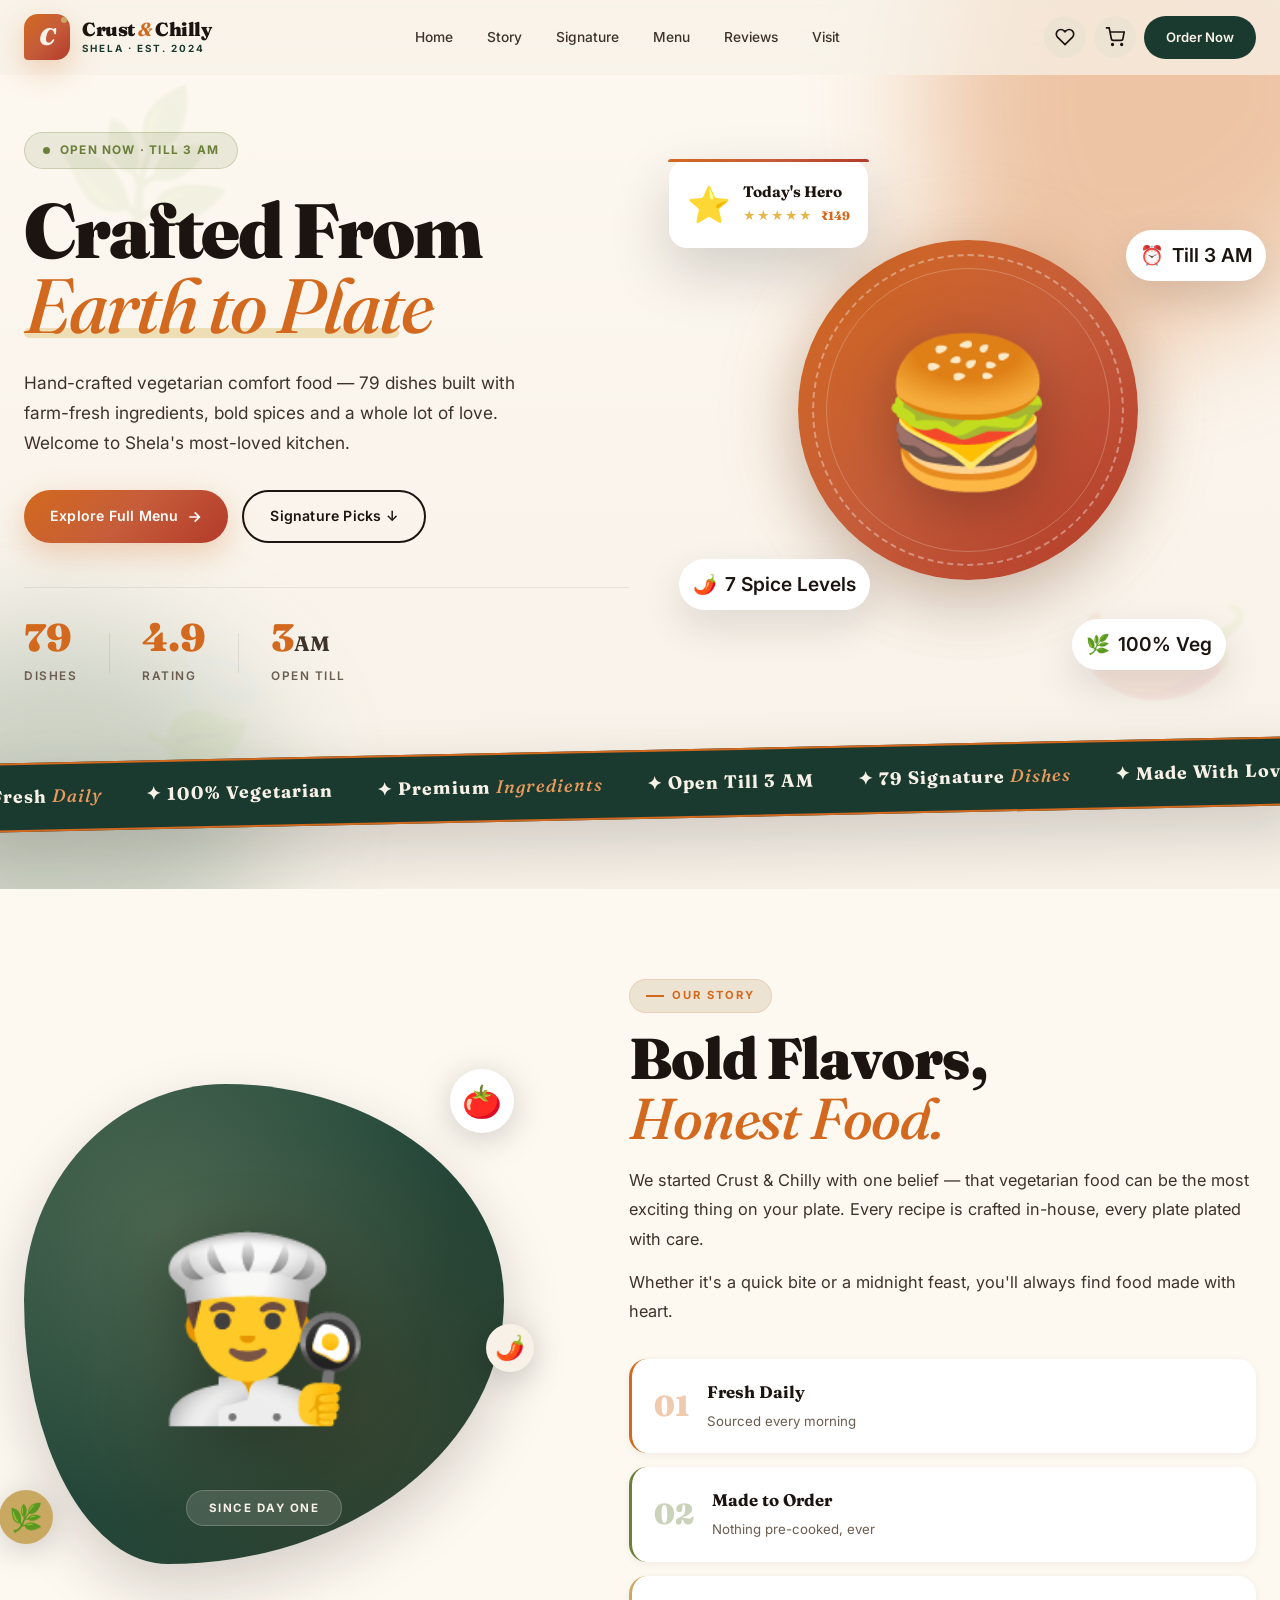
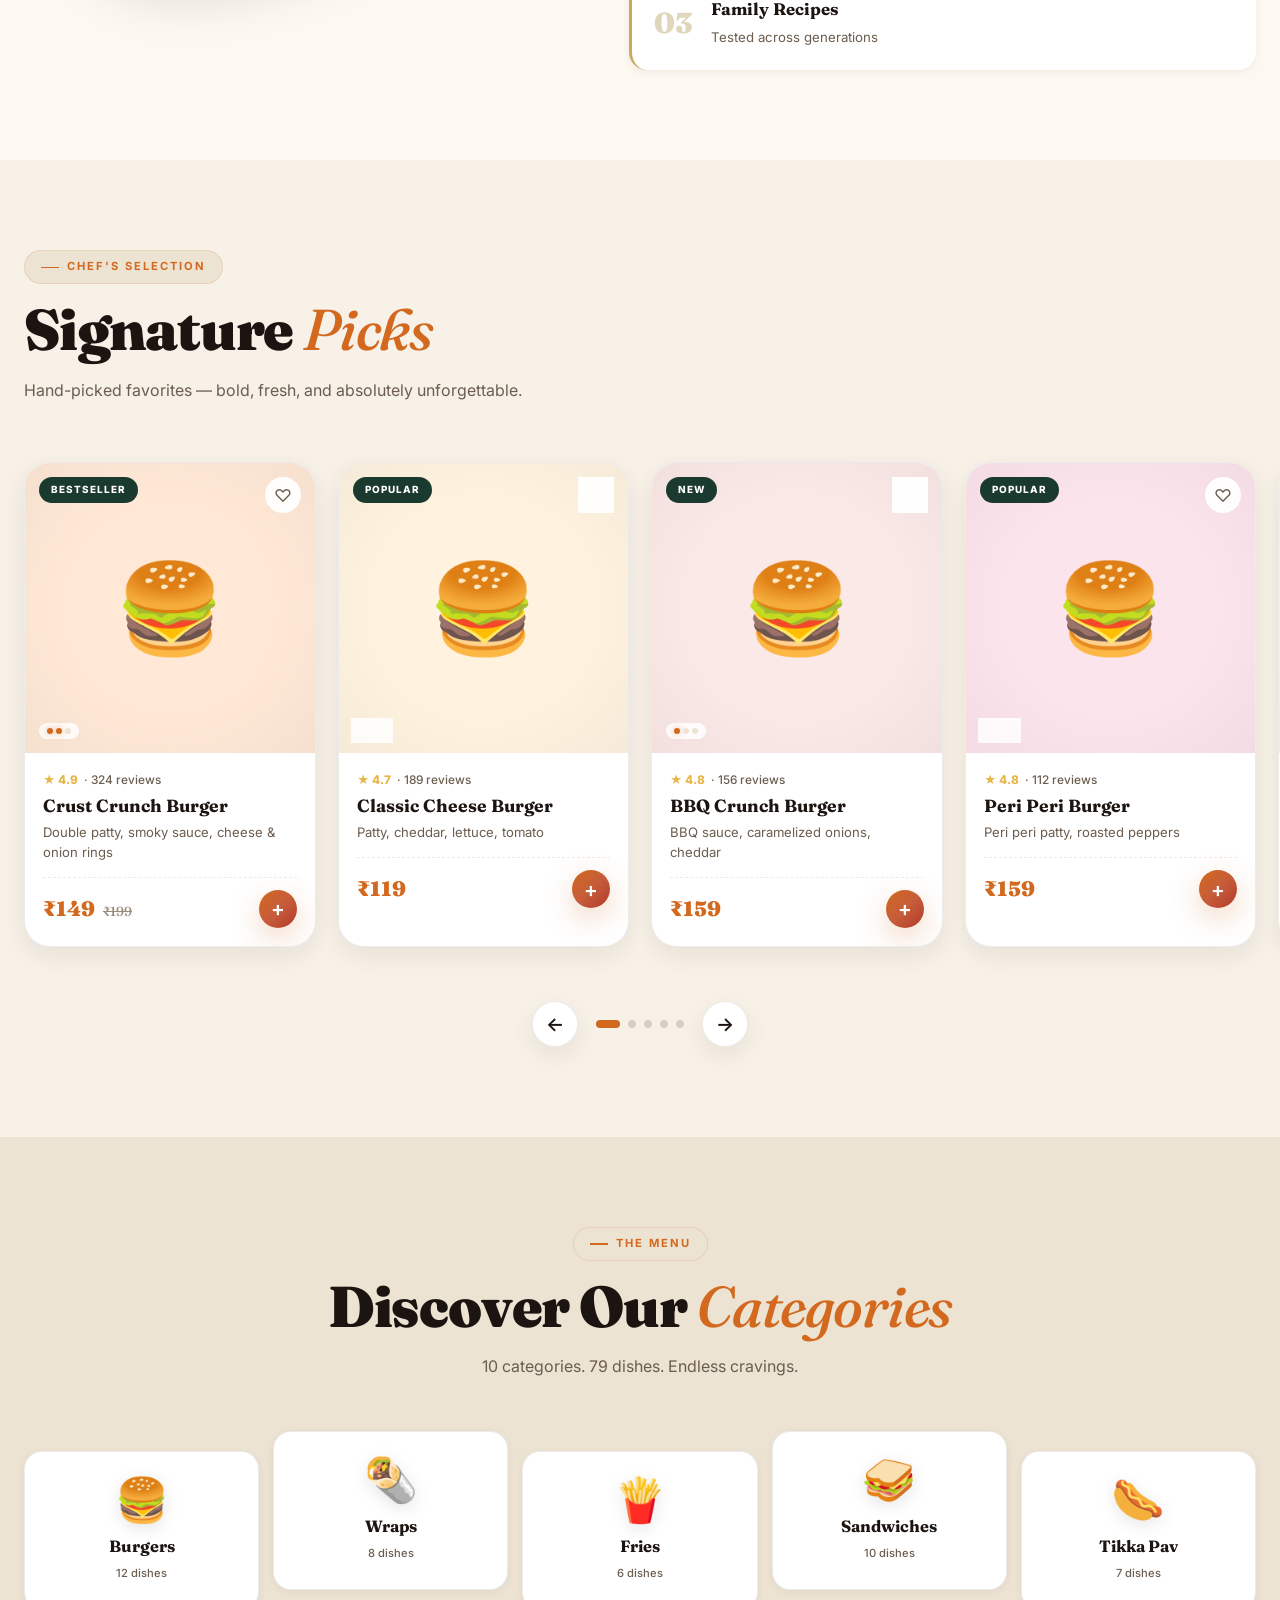
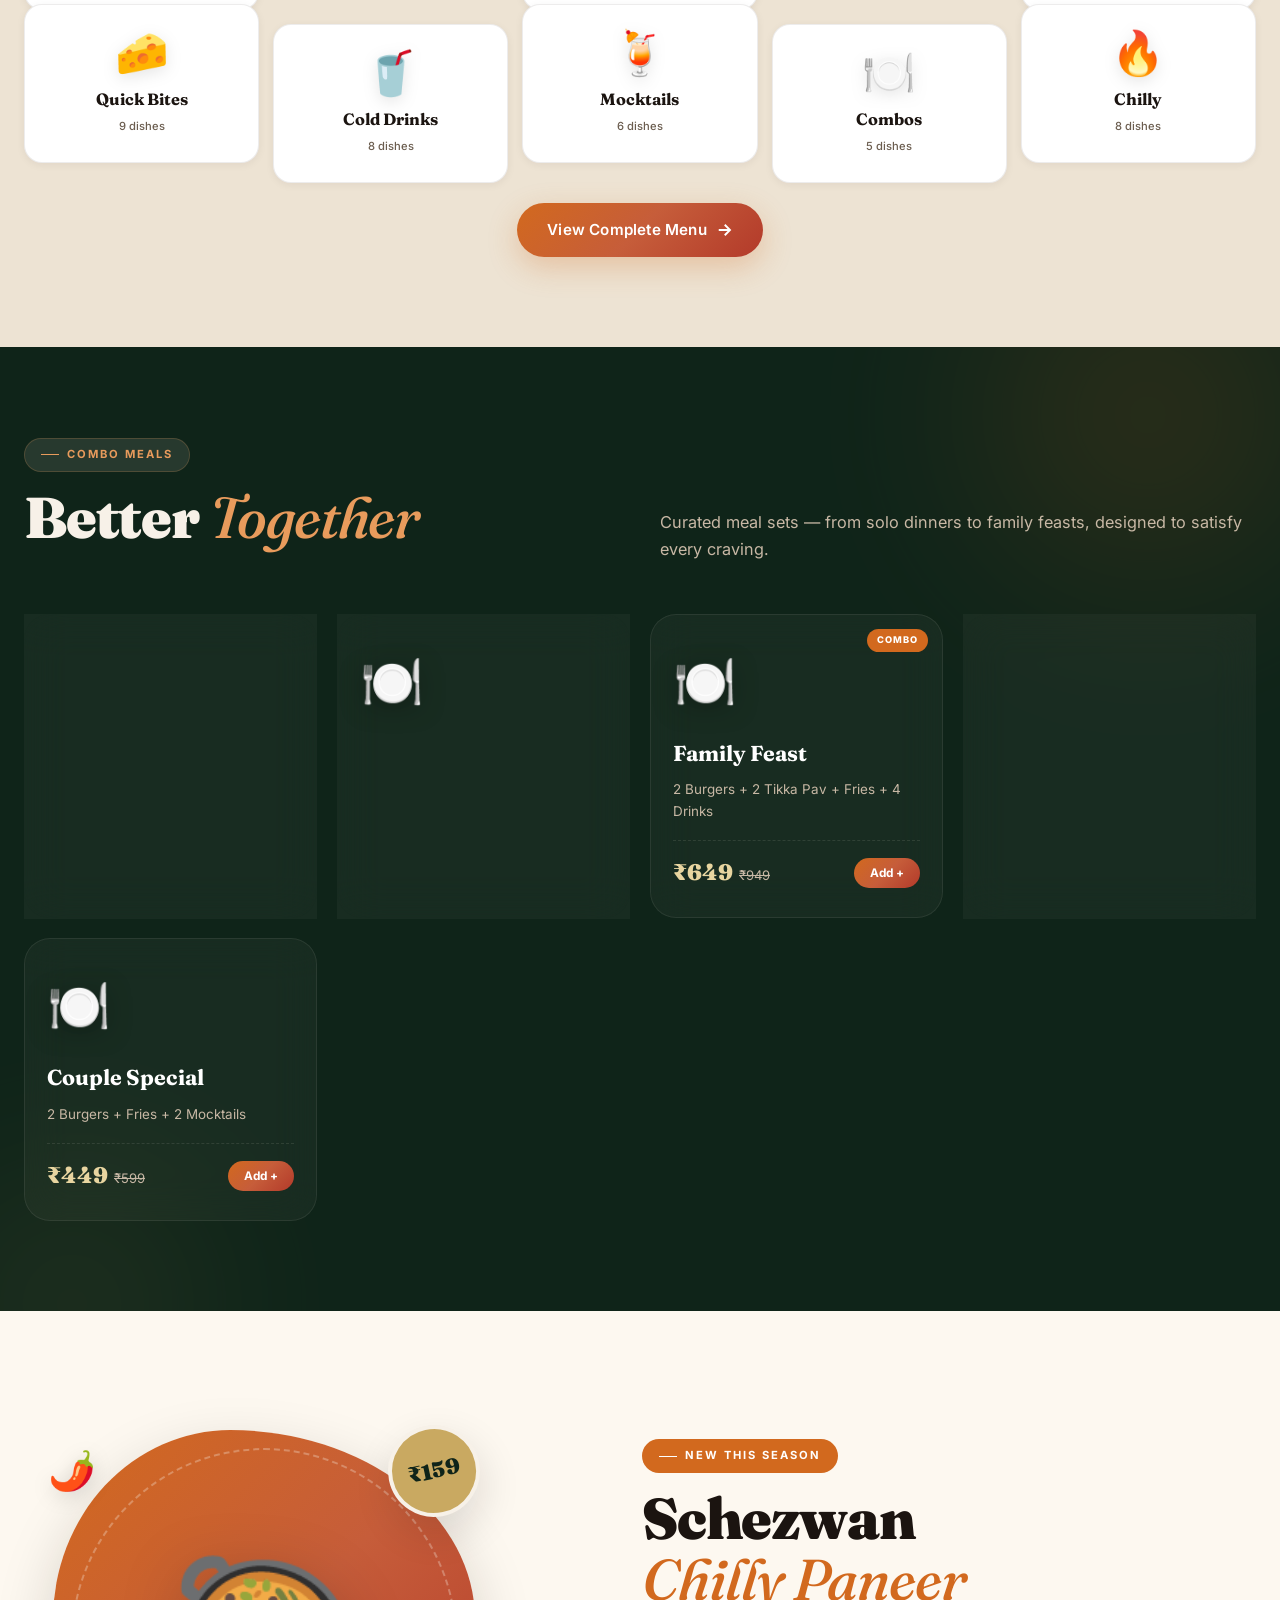
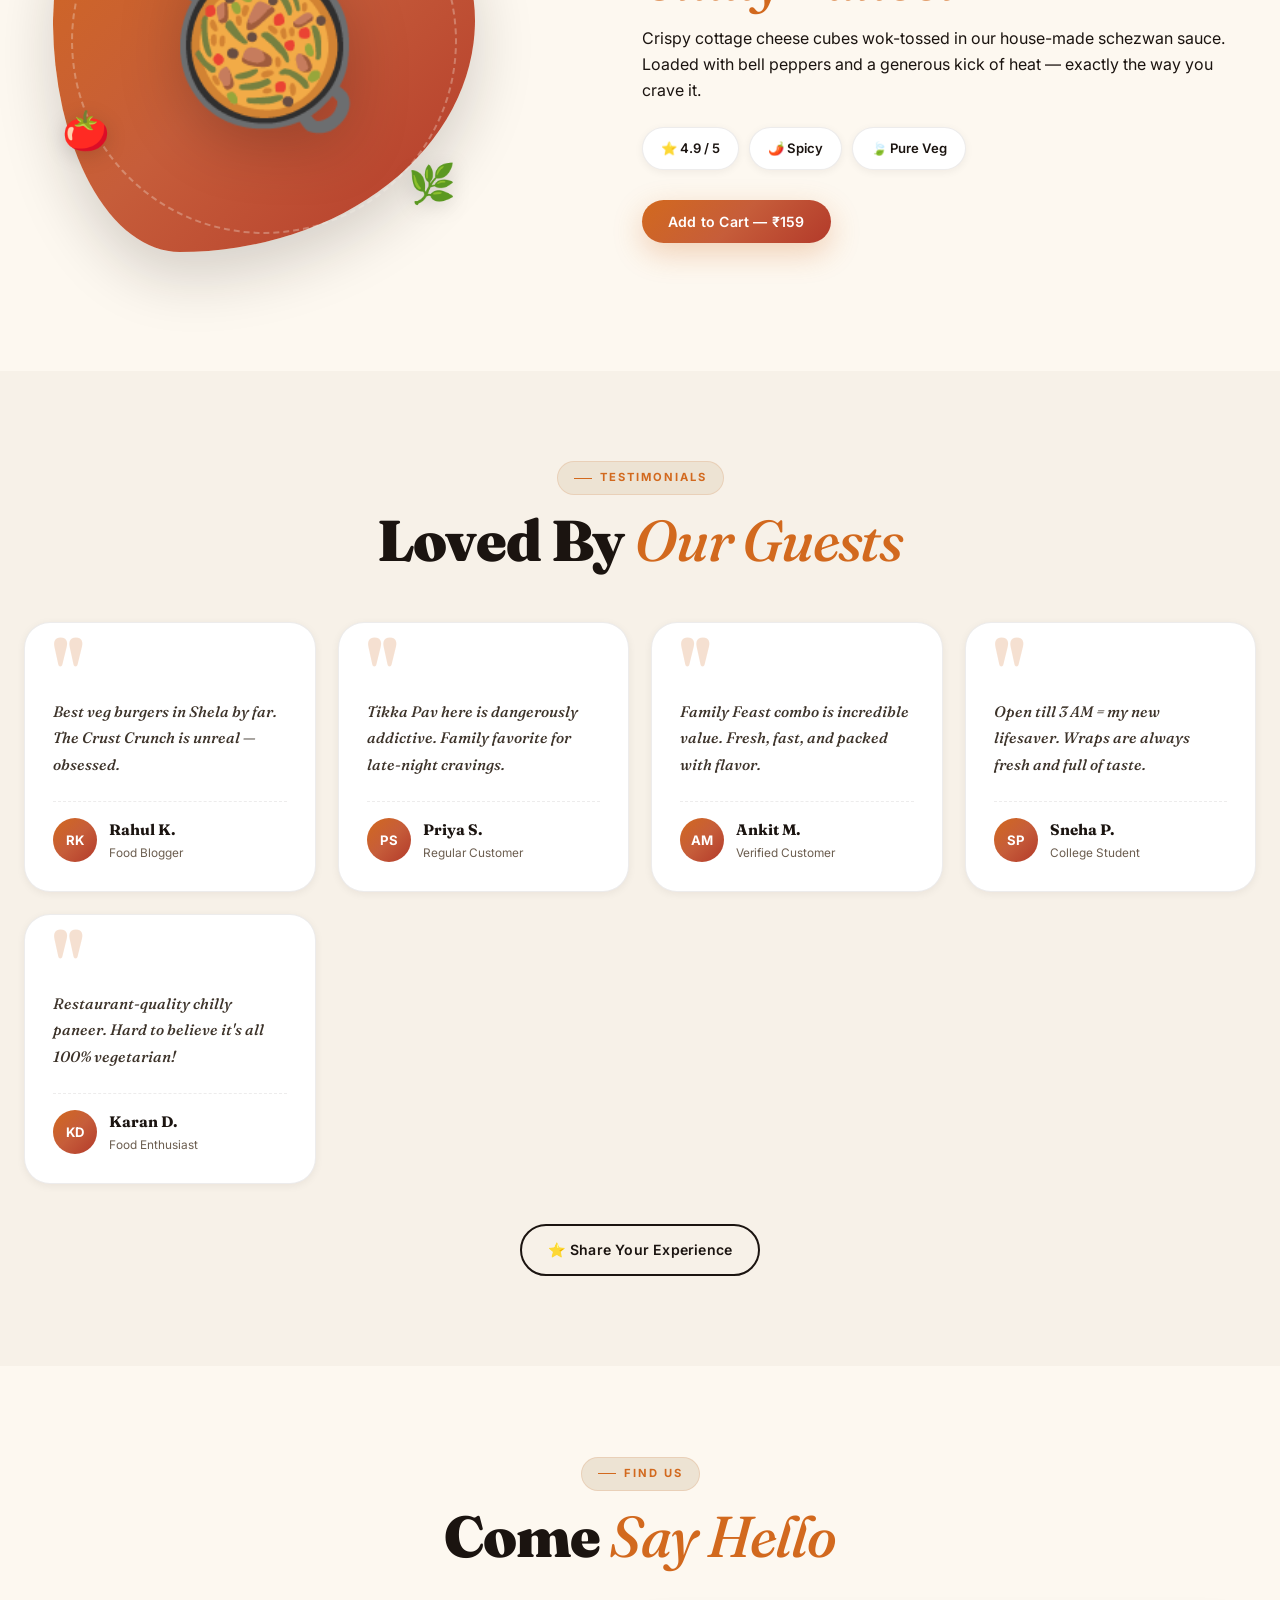
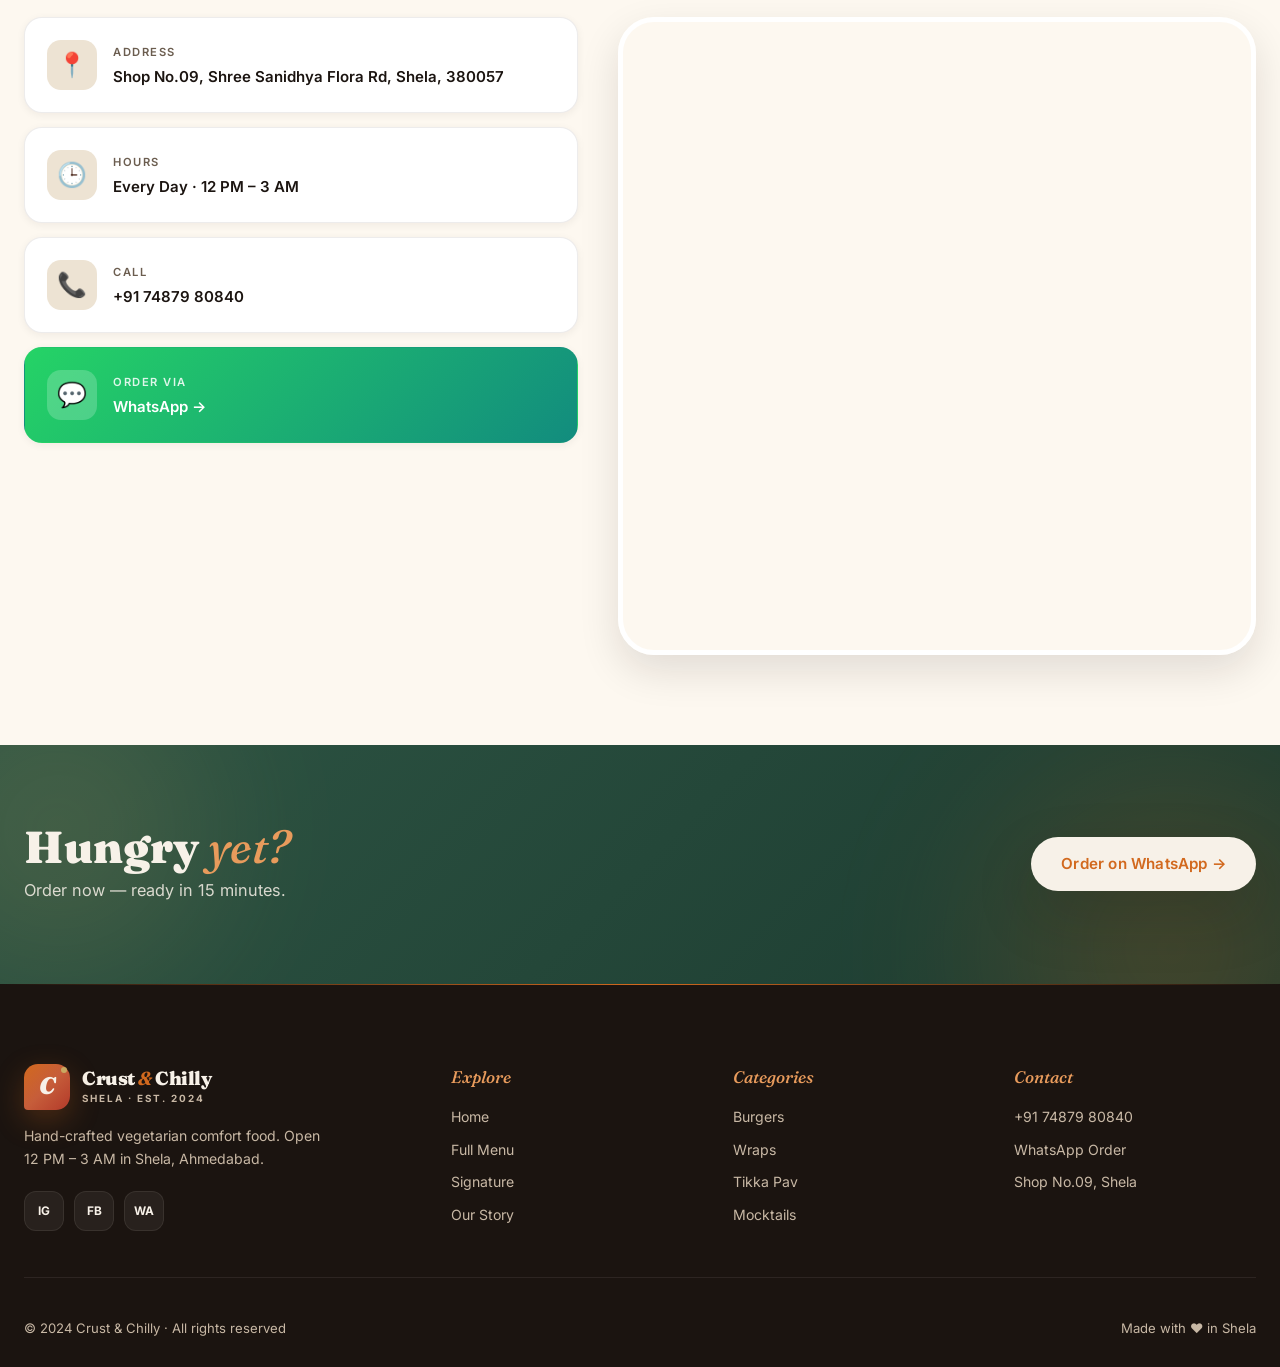
==== commit 0bacfae4: "main update" ====
--- a/index.html
+++ b/index.html
@@ -2,420 +2,431 @@
 <html lang="en">
 <head>
 <meta charset="UTF-8">
-<meta name="viewport" content="width=device-width,initial-scale=1,maximum-scale=5">
-<meta http-equiv="Cache-Control" content="no-cache, no-store, must-revalidate, max-age=0">
-<meta http-equiv="Pragma" content="no-cache">
-<meta http-equiv="Expires" content="0">
-<meta name="description" content="Crust & Chilly — Shela's premium 100% veg fast food. 79 dishes. Open 12PM–3AM.">
-<meta name="keywords" content="veg burgers Shela, veg fast food Ahmedabad, tikka pav, late night food, midnight food">
-<meta name="theme-color" content="#D62828">
-<meta property="og:title" content="Crust & Chilly | Premium Veg Restaurant">
-<meta property="og:description" content="79 hand-crafted vegetarian dishes. Open till 3 AM.">
+<meta name="viewport" content="width=device-width,initial-scale=1,viewport-fit=cover">
+<meta name="theme-color" content="#1B3A2F">
+<meta name="format-detection" content="telephone=no">
+
+<title>Crust & Chilly | Premium 100% Veg Restaurant in Shela, Ahmedabad — Open Till 3 AM</title>
+<meta name="description" content="Shela's most-loved premium vegetarian restaurant. 79 hand-crafted dishes — gourmet burgers, wraps, tikka pav & mocktails. Open 12 PM – 3 AM. Order on WhatsApp.">
+<meta name="keywords" content="best veg restaurant Shela, veg burgers Ahmedabad, late night food Shela, tikka pav, Crust and Chilly, vegetarian fast food">
+<meta name="author" content="Crust & Chilly">
+<meta name="robots" content="index,follow,max-image-preview:large">
+
 <meta property="og:type" content="restaurant">
+<meta property="og:title" content="Crust & Chilly | Premium Veg Restaurant — Shela">
+<meta property="og:description" content="79 hand-crafted vegetarian dishes. Open till 3 AM in Shela, Ahmedabad.">
+<meta property="og:url" content="https://crustandchilly.aitoolcor.com/">
+<meta property="og:site_name" content="Crust & Chilly">
+<meta property="og:locale" content="en_IN">
+
+<meta name="twitter:card" content="summary_large_image">
+<meta name="twitter:title" content="Crust & Chilly | Premium Veg Restaurant">
+<meta name="twitter:description" content="79 dishes · 100% vegetarian · Open till 3 AM.">
+
 <link rel="canonical" href="https://crustandchilly.aitoolcor.com/">
-<title>Crust & Chilly | Premium Veg Restaurant | Shela, Ahmedabad</title>
-
-<script>
-(function() {
-  if ('serviceWorker' in navigator) {
-    navigator.serviceWorker.getRegistrations().then(regs => {
-      regs.forEach(r => r.unregister());
-    });
-  }
-  if ('caches' in window) {
-    caches.keys().then(names => names.forEach(n => caches.delete(n)));
-  }
-  const V = '3.0';
-  if (localStorage.getItem('cc_version') !== V) {
-    const keep = {};
-    localStorage.clear();
-    sessionStorage.clear();
-    localStorage.setItem('cc_version', V);
-  }
-})();
-</script>
+<link rel="manifest" href="manifest.json">
+<link rel="icon" type="image/svg+xml" href="data:image/svg+xml,<svg xmlns='http://www.w3.org/2000/svg' viewBox='0 0 100 100'><rect width='100' height='100' rx='25' fill='%23D2691E'/><text x='50' y='70' font-size='60' text-anchor='middle' fill='white' font-family='Georgia' font-weight='900' font-style='italic'>C</text></svg>">
 
 <link rel="preconnect" href="https://fonts.googleapis.com">
 <link rel="preconnect" href="https://fonts.gstatic.com" crossorigin>
-<link href="https://fonts.googleapis.com/css2?family=DM+Sans:wght@400;500;700;900&family=Fraunces:wght@500;700;900&display=swap" rel="stylesheet">
-<link rel="stylesheet" href="css/style.css">
+<link rel="dns-prefetch" href="https://wa.me">
+<link href="https://fonts.googleapis.com/css2?family=Inter:wght@400;500;600;700;800&family=Fraunces:ital,opsz,wght@0,9..144,700;0,9..144,900;1,9..144,500;1,9..144,700&family=Caveat:wght@500;700&display=swap" rel="stylesheet">
+
+<link rel="stylesheet" href="css/shared.css">
+<link rel="stylesheet" href="css/home.css">
 
 <script type="application/ld+json">
-{"@context":"https://schema.org","@type":"Restaurant","name":"Crust & Chilly","servesCuisine":"Vegetarian","priceRange":"₹₹","telephone":"+917487980840","address":{"@type":"PostalAddress","streetAddress":"Shop No.09, Shree Sanidhya Flora Rd","addressLocality":"Shela, Ahmedabad","postalCode":"380057","addressCountry":"IN"},"openingHours":"Mo-Su 12:00-03:00"}
+{"@context":"https://schema.org","@type":"Restaurant","name":"Crust & Chilly","image":"https://crustandchilly.aitoolcor.com/og.jpg","url":"https://crustandchilly.aitoolcor.com/","telephone":"+917487980840","servesCuisine":["Vegetarian","Indian","Fast Food"],"priceRange":"₹₹","address":{"@type":"PostalAddress","streetAddress":"Shop No.09, Shree Sanidhya Flora Rd","addressLocality":"Shela","addressRegion":"Gujarat","postalCode":"380057","addressCountry":"IN"},"openingHoursSpecification":{"@type":"OpeningHoursSpecification","dayOfWeek":["Monday","Tuesday","Wednesday","Thursday","Friday","Saturday","Sunday"],"opens":"12:00","closes":"03:00"},"aggregateRating":{"@type":"AggregateRating","ratingValue":"4.9","reviewCount":"1247"}}
 </script>
 </head>
-<body>
+<body class="pg-home">
 
 <div class="preloader" id="preloader">
-  <div class="pre-logo">
-    <span class="pre-c">C</span><span class="pre-amp">&</span><span class="pre-c">C</span>
-  </div>
-  <div class="pre-line"></div>
+  <div class="pre-mark"><span>C</span><em>&amp;</em><span>C</span></div>
+  <div class="pre-bar"><i></i></div>
 </div>
 
 <div class="ov" id="cartOv"></div>
 <div class="ov" id="modOv"></div>
 <div class="ov" id="navOv"></div>
 
-<aside class="side-cart" id="sideCart">
-  <div class="sc-head">
-    <div><h3>Your Cart</h3><small id="scItemCount">0 items</small></div>
-    <button class="round-btn" id="scClose" aria-label="Close">✕</button>
-  </div>
-  <div class="sc-body" id="scBody"></div>
-  <div class="sc-foot" id="scFoot" style="display:none">
-    <div class="sc-row"><span>Subtotal</span><b id="scTotal">₹0</b></div>
-    <a class="cta-btn cta-green w-full" id="scWA" href="#" target="_blank" rel="noopener">
-      <span>Send to WhatsApp</span><span>→</span>
+<header class="topbar" id="topbar">
+  <div class="container topbar-row">
+    <a href="/" class="brand">
+      <span class="brand-mark">C</span>
+      <span class="brand-text">
+        <strong>Crust <em>&amp;</em> Chilly</strong>
+        <small>Shela · Est. 2024</small>
+      </span>
     </a>
-    <button class="sc-clear" id="scClear">Empty cart</button>
-  </div>
-</aside>
-
-<div class="detail-modal" id="detailModal">
-  <button class="round-btn modal-x" id="modClose" aria-label="Close">✕</button>
-  <div id="modBody"></div>
-</div>
-
-<header class="topbar" id="topbar">
-  <div class="container topbar-inner">
-    <a href="index.html" class="brand-link">
-      <div class="brand-icon"><span>C</span></div>
-      <div class="brand-name">
-        <strong>Crust & Chilly</strong>
-        <small>EST. SHELA</small>
-      </div>
-    </a>
-    
-    <nav class="top-nav">
+
+    <nav class="nav-desk">
       <a href="#home">Home</a>
-      <a href="#story">About</a>
-      <a href="#chef-picks">Picks</a>
-      <a href="#menu-cats">Menu</a>
-      <a href="#testimonials">Reviews</a>
+      <a href="#story">Story</a>
+      <a href="#picks">Signature</a>
+      <a href="#cats">Menu</a>
+      <a href="#reviews">Reviews</a>
       <a href="#visit">Visit</a>
     </nav>
-    
-    <div class="top-actions">
-      <button class="action-pill" id="favTrigger" aria-label="Favorites">
-        <span class="ap-icon">♡</span>
-        <i class="ap-badge" id="favBadge">0</i>
+
+    <div class="head-actions">
+      <button class="ic-btn" id="favBtn" aria-label="Favorites">
+        <svg viewBox="0 0 24 24" width="20" height="20" fill="none" stroke="currentColor" stroke-width="2"><path d="M20.84 4.61a5.5 5.5 0 00-7.78 0L12 5.67l-1.06-1.06a5.5 5.5 0 00-7.78 7.78l1.06 1.06L12 21.23l7.78-7.78 1.06-1.06a5.5 5.5 0 000-7.78z"/></svg>
+        <i class="badge" id="favBadge">0</i>
       </button>
-      <button class="action-pill" id="cartTrigger" aria-label="Cart">
-        <span class="ap-icon">⌘</span>
-        <i class="ap-badge" id="cartBadge">0</i>
+      <button class="ic-btn" id="cartBtn" aria-label="Cart">
+        <svg viewBox="0 0 24 24" width="20" height="20" fill="none" stroke="currentColor" stroke-width="2"><circle cx="9" cy="21" r="1"/><circle cx="20" cy="21" r="1"/><path d="M1 1h4l2.68 13.39a2 2 0 002 1.61h9.72a2 2 0 002-1.61L23 6H6"/></svg>
+        <i class="badge" id="cartBadge">0</i>
       </button>
-      <a href="https://wa.me/917487980840" class="cta-btn cta-red hide-on-mob" target="_blank" rel="noopener">Order Now</a>
-      <button class="menu-toggle" id="menuToggle" aria-label="Menu">
+      <a href="https://wa.me/917487980840" class="cta-pill desk-only" target="_blank" rel="noopener">Order Now</a>
+      <button class="burger" id="burger" aria-label="Menu">
         <span></span><span></span><span></span>
       </button>
     </div>
   </div>
-  
-  <nav class="mob-nav" id="mobNav">
-    <a href="#home">🏠 Home</a>
-    <a href="#story">✨ About Us</a>
-    <a href="#chef-picks">⭐ Chef's Picks</a>
-    <a href="#menu-cats">📋 Categories</a>
-    <a href="#combos-feature">🍽️ Combos</a>
-    <a href="#testimonials">💬 Reviews</a>
-    <a href="#visit">📍 Visit Us</a>
-    <a href="menu.html">📖 Full Menu (79)</a>
-    <a href="https://wa.me/917487980840" class="mn-cta" target="_blank" rel="noopener">💬 Order on WhatsApp</a>
+
+  <nav class="nav-mob" id="navMob">
+    <a href="#home">Home</a>
+    <a href="#story">Our Story</a>
+    <a href="#picks">Signature Picks</a>
+    <a href="#cats">Categories</a>
+    <a href="#combos">Combo Meals</a>
+    <a href="#reviews">Reviews</a>
+    <a href="#visit">Visit Us</a>
+    <a href="menu.html" class="mob-menu-link">📖 Full Menu (79)</a>
+    <a href="https://wa.me/917487980840" target="_blank" rel="noopener" class="mob-wa">💬 WhatsApp Order</a>
   </nav>
 </header>
 
-<section class="hero-mag" id="home">
-  <div class="container">
-    <div class="hero-grid">
-      <div class="hero-left">
-        <span class="eyebrow">100% Vegetarian · Est. Shela</span>
-        <h1 class="hero-title">
-          A Place Where
-          <span class="title-script">Flavor</span>
-          Comes First
-        </h1>
-        <p class="hero-lead">
-          Hand-crafted vegetarian comfort food, served fresh from noon until 3 AM. 79 dishes built on quality and bold flavors.
-        </p>
-        <div class="hero-cta-row">
-          <a href="menu.html" class="cta-btn cta-red">Explore Menu</a>
-          <a href="#chef-picks" class="cta-btn cta-ghost">Chef's Picks ↓</a>
+<!-- HERO -->
+<section class="hero" id="home">
+  <div class="hero-bg">
+    <div class="hero-orb hero-orb-1"></div>
+    <div class="hero-orb hero-orb-2"></div>
+    <span class="hero-leaf hero-leaf-1">🌿</span>
+    <span class="hero-leaf hero-leaf-2">🌶️</span>
+    <span class="hero-leaf hero-leaf-3">🍃</span>
+  </div>
+
+  <div class="container hero-grid">
+    <div class="hero-text">
+      <span class="kicker"><i></i> Open Now · Till 3 AM</span>
+      <h1 class="display">
+        Crafted From
+        <em>Earth to Plate</em>
+      </h1>
+      <p class="lede">
+        Hand-crafted vegetarian comfort food — 79 dishes built with farm-fresh ingredients, bold spices and a whole lot of love. Welcome to Shela's most-loved kitchen.
+      </p>
+      <div class="hero-cta">
+        <a href="menu.html" class="btn btn-spice">
+          Explore Full Menu
+          <svg viewBox="0 0 24 24" width="16" height="16" fill="none" stroke="currentColor" stroke-width="2.5"><path d="M5 12h14M13 5l7 7-7 7"/></svg>
+        </a>
+        <a href="#picks" class="btn btn-ghost">Signature Picks ↓</a>
+      </div>
+
+      <div class="hero-meta">
+        <div class="hm"><b data-count="79">0</b><span>Dishes</span></div>
+        <div class="hm-sep"></div>
+        <div class="hm"><b data-count="4.9">0</b><span>Rating</span></div>
+        <div class="hm-sep"></div>
+        <div class="hm"><b>3<i>AM</i></b><span>Open Till</span></div>
+      </div>
+    </div>
+
+    <div class="hero-visual">
+      <div class="dish-plate">
+        <div class="dish-inner">
+          <div class="dish-emoji">🍔</div>
         </div>
-        <div class="hero-stats-row">
-          <div class="hs"><strong data-count="79">0</strong><span>Dishes</span></div>
-          <div class="hs"><strong data-count="4.9">0</strong><span>Rating</span></div>
-          <div class="hs"><strong>3AM</strong><span>Open Till</span></div>
-        </div>
-      </div>
-      
-      <div class="hero-right">
-        <div class="hero-image-card">
-          <div class="hic-tag">Today's Special</div>
-          <div class="hic-emoji">🍔</div>
-          <div class="hic-info">
-            <strong>Crust Crunch Burger</strong>
-            <div class="hic-meta">
-              <span>★ 4.9</span><span>·</span><span>₹149</span>
-            </div>
+      </div>
+
+      <div class="feat-card">
+        <span class="feat-emoji">⭐</span>
+        <div class="feat-info">
+          <strong>Today's Hero</strong>
+          <div class="feat-meta">
+            <span class="stars">★★★★★</span>
+            <span class="price">₹149</span>
           </div>
         </div>
-        <div class="hero-small-card hsc-1">
-          <span>🌶️</span>
-          <div><strong>7 Levels</strong><small>Spice your way</small></div>
-        </div>
-        <div class="hero-small-card hsc-2">
-          <span>⏰</span>
-          <div><strong>Open Now</strong><small>Till 3:00 AM</small></div>
-        </div>
-      </div>
-    </div>
-  </div>
-  
-  <div class="ticker">
-    <div class="ticker-track">
-      <span>★ Fresh Daily</span><span>★ 100% Vegetarian</span><span>★ Premium Ingredients</span><span>★ Open Till 3 AM</span><span>★ 79 Signature Dishes</span><span>★ Made With Love in Shela</span>
-      <span>★ Fresh Daily</span><span>★ 100% Vegetarian</span><span>★ Premium Ingredients</span><span>★ Open Till 3 AM</span><span>★ 79 Signature Dishes</span><span>★ Made With Love in Shela</span>
-    </div>
-  </div>
-</section>
-
-<section class="story-sec" id="story">
+      </div>
+
+      <div class="float-mini float-mini-1">
+        <span>🌶️</span>
+        <span>7 Spice Levels</span>
+      </div>
+      <div class="float-mini float-mini-2">
+        <span>🌿</span>
+        <span>100% Veg</span>
+      </div>
+      <div class="float-mini float-mini-3">
+        <span>⏰</span>
+        <span>Till 3 AM</span>
+      </div>
+    </div>
+  </div>
+
+  <div class="marquee">
+    <div class="marquee-track">
+      <span>✦ Fresh <em>Daily</em></span><span>✦ 100% Vegetarian</span><span>✦ Premium <em>Ingredients</em></span><span>✦ Open Till 3 AM</span><span>✦ 79 Signature <em>Dishes</em></span><span>✦ Made With Love</span>
+      <span>✦ Fresh <em>Daily</em></span><span>✦ 100% Vegetarian</span><span>✦ Premium <em>Ingredients</em></span><span>✦ Open Till 3 AM</span><span>✦ 79 Signature <em>Dishes</em></span><span>✦ Made With Love</span>
+    </div>
+  </div>
+</section>
+
+<!-- STORY -->
+<section class="story" id="story">
   <div class="container story-grid">
     <div class="story-visual" data-anim>
-      <div class="sv-frame"><div class="sv-emoji">👨‍🍳</div></div>
-      <div class="sv-stamp"><strong>Since</strong><span>Day One</span></div>
-    </div>
-    
-    <div class="story-content" data-anim data-delay="1">
-      <span class="sec-eyebrow">Our Story</span>
-      <h2 class="sec-headline">Bold Flavors,<br>Honest Food.</h2>
-      <p class="story-text">We started Crust & Chilly with one simple belief — that vegetarian food can be the most exciting thing on your plate. Every recipe is crafted in-house.</p>
-      <p class="story-text">Whether you're stopping by for a quick bite or settling in for a late-night feast, you'll find food made with care.</p>
-      <div class="story-features">
-        <div class="sf-item">
-          <div class="sf-num">01</div>
-          <div><strong>Fresh Daily</strong><small>Ingredients sourced every morning</small></div>
-        </div>
-        <div class="sf-item">
-          <div class="sf-num">02</div>
-          <div><strong>Made to Order</strong><small>Nothing pre-cooked, ever</small></div>
-        </div>
-        <div class="sf-item">
-          <div class="sf-num">03</div>
-          <div><strong>Family Recipes</strong><small>Tested across generations</small></div>
-        </div>
-      </div>
-    </div>
-  </div>
-</section>
-
-<section class="picks-sec" id="chef-picks">
+      <div class="sv-card">
+        <div class="sv-emoji">👨‍🍳</div>
+        <div class="sv-tag">Since Day One</div>
+      </div>
+      <div class="sv-deco sv-deco-1">🍅</div>
+      <div class="sv-deco sv-deco-2">🌿</div>
+      <div class="sv-deco sv-deco-3">🌶️</div>
+    </div>
+
+    <div class="story-text" data-anim data-delay="1">
+      <span class="eyebrow">Our Story</span>
+      <h2 class="section-title">Bold Flavors,<br><em>Honest Food.</em></h2>
+      <p>We started Crust & Chilly with one belief — that vegetarian food can be the most exciting thing on your plate. Every recipe is crafted in-house, every plate plated with care.</p>
+      <p>Whether it's a quick bite or a midnight feast, you'll always find food made with heart.</p>
+
+      <ul class="story-features">
+        <li><i>01</i><div><strong>Fresh Daily</strong><span>Sourced every morning</span></div></li>
+        <li><i>02</i><div><strong>Made to Order</strong><span>Nothing pre-cooked, ever</span></div></li>
+        <li><i>03</i><div><strong>Family Recipes</strong><span>Tested across generations</span></div></li>
+      </ul>
+    </div>
+  </div>
+</section>
+
+<!-- SIGNATURE PICKS — AUTO CAROUSEL -->
+<section class="picks" id="picks">
   <div class="container">
     <div class="sec-head" data-anim>
-      <span class="sec-eyebrow">Chef's Picks</span>
-      <h2 class="sec-headline">This Week's<br><span class="ital">Highlights</span></h2>
-      <p class="sec-sub">Hand-picked favorites that capture what we're about.</p>
-    </div>
-    
-    <div class="picks-wrapper">
-      <div class="picks-track" id="picksTrack"></div>
-    </div>
-    
-    <div class="picks-controls">
-      <button class="pc-btn" id="picksPrev" aria-label="Previous">←</button>
-      <button class="pc-btn" id="picksNext" aria-label="Next">→</button>
-    </div>
-  </div>
-</section>
-
-<section class="cats-sec" id="menu-cats">
+      <span class="eyebrow">Chef's Selection</span>
+      <h2 class="section-title">Signature <em>Picks</em></h2>
+      <p class="sec-sub">Hand-picked favorites — bold, fresh, and absolutely unforgettable.</p>
+    </div>
+
+    <div class="picks-wrap" id="picksWrap"></div>
+
+    <div class="picks-nav">
+      <button class="rail-btn" id="railPrev" aria-label="Previous">←</button>
+      <div class="picks-dots" id="picksDots"></div>
+      <button class="rail-btn" id="railNext" aria-label="Next">→</button>
+    </div>
+  </div>
+</section>
+
+<!-- CATEGORIES -->
+<section class="cats" id="cats">
   <div class="container">
     <div class="sec-head center" data-anim>
-      <span class="sec-eyebrow">The Menu</span>
-      <h2 class="sec-headline">Discover Our<br><span class="ital">Categories</span></h2>
-      <p class="sec-sub">10 categories, 79 dishes, infinite combinations.</p>
-    </div>
-    
-    <div class="cats-bento" data-anim id="catsBento"></div>
-    
-    <div class="center-action" data-anim>
-      <a href="menu.html" class="cta-btn cta-red large">View Complete Menu →</a>
-    </div>
-  </div>
-</section>
-
-<section class="combos-feature" id="combos-feature">
-  <div class="container">
-    <div class="cf-header" data-anim>
+      <span class="eyebrow">The Menu</span>
+      <h2 class="section-title">Discover Our <em>Categories</em></h2>
+      <p class="sec-sub">10 categories. 79 dishes. Endless cravings.</p>
+    </div>
+
+    <div class="cats-grid" id="catsGrid"></div>
+
+    <div class="center-cta" data-anim>
+      <a href="menu.html" class="btn btn-spice btn-lg">
+        View Complete Menu
+        <svg viewBox="0 0 24 24" width="18" height="18" fill="none" stroke="currentColor" stroke-width="2.5"><path d="M5 12h14M13 5l7 7-7 7"/></svg>
+      </a>
+    </div>
+  </div>
+</section>
+
+<!-- COMBOS -->
+<section class="combos" id="combos">
+  <div class="container">
+    <div class="combos-head" data-anim>
       <div>
-        <span class="sec-eyebrow">Combo Meals</span>
-        <h2 class="sec-headline">Better<br><span class="ital">Together</span></h2>
-      </div>
-      <p class="cf-tagline">Curated meal sets designed for any occasion — from solo dinners to family feasts.</p>
-    </div>
-    
-    <div class="combos-cards" id="combosCards"></div>
-  </div>
-</section>
-
-<section class="special-sec">
+        <span class="eyebrow eyebrow-light">Combo Meals</span>
+        <h2 class="section-title">Better <em>Together</em></h2>
+      </div>
+      <p>Curated meal sets — from solo dinners to family feasts, designed to satisfy every craving.</p>
+    </div>
+
+    <div class="combos-grid" id="combosGrid"></div>
+  </div>
+</section>
+
+<!-- SPECIAL -->
+<section class="special">
   <div class="container special-grid">
-    <div class="special-visual" data-anim>
-      <div class="sp-circle">
-        <div class="sp-emoji">🥘</div>
-        <div class="sp-price-badge">₹159</div>
-      </div>
-      <div class="sp-deco sp-d1">🌿</div>
-      <div class="sp-deco sp-d2">🌶️</div>
+    <div class="sp-visual" data-anim>
+      <div class="sp-disc">
+        <div class="sp-dish">🥘</div>
+      </div>
+      <div class="sp-price">₹159</div>
+      <div class="sp-deco sp-d1">🌶️</div>
+      <div class="sp-deco sp-d2">🌿</div>
       <div class="sp-deco sp-d3">🍅</div>
     </div>
-    
-    <div class="special-content" data-anim data-delay="1">
-      <span class="sec-eyebrow accent">NEW THIS SEASON</span>
-      <h2 class="sec-headline">Schezwan<br><span class="ital">Chilly Paneer</span></h2>
-      <p class="story-text">Crispy cottage cheese cubes wok-tossed in our house-made schezwan sauce. Loaded with bell peppers and a generous kick of heat.</p>
-      <div class="special-meta">
-        <div class="sm-item">⭐ 4.9 / 5</div>
-        <div class="sm-item">🌶️ Hot</div>
-        <div class="sm-item">🍃 100% Veg</div>
-      </div>
-      <button class="cta-btn cta-red" onclick="CC.add(79)">Add to Cart — ₹159</button>
-    </div>
-  </div>
-</section>
-
-<section class="testimonials-sec" id="testimonials">
+
+    <div class="sp-text" data-anim data-delay="1">
+      <span class="eyebrow eyebrow-spice">NEW THIS SEASON</span>
+      <h2 class="section-title">Schezwan<br><em>Chilly Paneer</em></h2>
+      <p>Crispy cottage cheese cubes wok-tossed in our house-made schezwan sauce. Loaded with bell peppers and a generous kick of heat — exactly the way you crave it.</p>
+      <div class="sp-tags">
+        <span class="tag-pill">⭐ 4.9 / 5</span>
+        <span class="tag-pill">🌶️ Spicy</span>
+        <span class="tag-pill">🍃 Pure Veg</span>
+      </div>
+      <button class="btn btn-spice" onclick="CC.add(79)">Add to Cart — ₹159</button>
+    </div>
+  </div>
+</section>
+
+<!-- REVIEWS -->
+<section class="reviews" id="reviews">
   <div class="container">
     <div class="sec-head center" data-anim>
-      <span class="sec-eyebrow">Testimonials</span>
-      <h2 class="sec-headline">Words From<br><span class="ital">Our Guests</span></h2>
-    </div>
-    
-    <div class="testi-track" id="testiTrack"></div>
-    
-    <div class="testi-bottom" data-anim>
-      <a href="https://g.page/r/YOUR_ID/review" class="cta-btn cta-ghost" target="_blank" rel="noopener">
+      <span class="eyebrow">Testimonials</span>
+      <h2 class="section-title">Loved By <em>Our Guests</em></h2>
+    </div>
+
+    <div class="reviews-grid" id="reviewsGrid"></div>
+
+    <div class="center-cta" data-anim>
+      <a href="https://g.page/r/YOUR_ID/review" class="btn btn-ghost" target="_blank" rel="noopener">
         ⭐ Share Your Experience
       </a>
     </div>
   </div>
 </section>
 
-<section class="visit-sec" id="visit">
+<!-- VISIT -->
+<section class="visit" id="visit">
   <div class="container">
     <div class="sec-head center" data-anim>
-      <span class="sec-eyebrow">Find Us</span>
-      <h2 class="sec-headline">Visit <span class="ital">Our Place</span></h2>
-    </div>
-    
+      <span class="eyebrow">Find Us</span>
+      <h2 class="section-title">Come <em>Say Hello</em></h2>
+    </div>
+
     <div class="visit-grid">
       <div class="visit-info" data-anim>
         <a class="vi-card" href="https://maps.google.com/?q=Shree+Sanidhya+Flora+Rd+Shela" target="_blank" rel="noopener">
-          <div class="vi-icon">📍</div>
-          <div>
-            <small>Address</small>
-            <strong>Shop No.09, Shree Sanidhya Flora Rd, near Turquoise BLU Road, Shela, Gujarat 380057</strong>
-          </div>
+          <div class="vi-ic">📍</div>
+          <div><small>Address</small><strong>Shop No.09, Shree Sanidhya Flora Rd, Shela, 380057</strong></div>
         </a>
         <div class="vi-card">
-          <div class="vi-icon">🕒</div>
-          <div>
-            <small>Open Hours</small>
-            <strong>Every Day · 12:00 PM – 3:00 AM</strong>
-          </div>
+          <div class="vi-ic">🕒</div>
+          <div><small>Hours</small><strong>Every Day · 12 PM – 3 AM</strong></div>
         </div>
         <a class="vi-card" href="tel:+917487980840">
-          <div class="vi-icon">📞</div>
-          <div>
-            <small>Phone</small>
-            <strong>+91 74879 80840</strong>
-          </div>
+          <div class="vi-ic">📞</div>
+          <div><small>Call</small><strong>+91 74879 80840</strong></div>
         </a>
-        <a class="vi-card vi-green" href="https://wa.me/917487980840" target="_blank" rel="noopener">
-          <div class="vi-icon">💬</div>
-          <div>
-            <small>Order</small>
-            <strong>WhatsApp Order →</strong>
-          </div>
+        <a class="vi-card vi-wa" href="https://wa.me/917487980840" target="_blank" rel="noopener">
+          <div class="vi-ic">💬</div>
+          <div><small>Order via</small><strong>WhatsApp →</strong></div>
         </a>
       </div>
-      
+
       <div class="visit-map" data-anim data-delay="1">
-        <iframe src="https://www.google.com/maps/embed?pb=!1m18!1m12!1m3!1d3672.8!2d72.4589!3d23.0!2m3!1f0!2f0!3f0!3m2!1i1024!2i768!4f13.1!3m3!1m2!1s0x0%3A0x0!2sShree%20Sanidhya%20Flora%20Rd%2C%20Shela!5e0!3m2!1sen!2sin" allowfullscreen loading="lazy" title="Location"></iframe>
-      </div>
-    </div>
-  </div>
-</section>
-
+        <iframe src="https://www.google.com/maps/embed?pb=!1m18!1m12!1m3!1d3672.8!2d72.4589!3d23.0!2m3!1f0!2f0!3f0!3m2!1i1024!2i768!4f13.1!3m3!1m2!1s0x0%3A0x0!2sShree%20Sanidhya%20Flora%20Rd%2C%20Shela!5e0!3m2!1sen!2sin" loading="lazy" title="Location"></iframe>
+      </div>
+    </div>
+  </div>
+</section>
+
+<!-- CTA STRIP -->
 <section class="cta-strip">
   <div class="container cta-strip-inner">
     <div>
-      <h2>Hungry yet?</h2>
-      <p>Order now and we'll have it ready in 15 minutes.</p>
-    </div>
-    <a href="https://wa.me/917487980840" class="cta-btn cta-white large" target="_blank" rel="noopener">
-      Order on WhatsApp
-    </a>
-  </div>
-</section>
-
+      <h2>Hungry <em>yet?</em></h2>
+      <p>Order now — ready in 15 minutes.</p>
+    </div>
+    <a href="https://wa.me/917487980840" class="btn btn-light btn-lg" target="_blank" rel="noopener">Order on WhatsApp →</a>
+  </div>
+</section>
+
+<!-- FOOTER -->
 <footer class="footer">
   <div class="container">
-    <div class="footer-main">
+    <div class="ft-main">
       <div class="ft-brand">
-        <div class="brand-link">
-          <div class="brand-icon"><span>C</span></div>
-          <div class="brand-name">
-            <strong>Crust & Chilly</strong>
-            <small>EST. SHELA</small>
-          </div>
-        </div>
-        <p>Hand-crafted vegetarian comfort food. Open 12PM–3AM in Shela, Ahmedabad.</p>
+        <a href="/" class="brand">
+          <span class="brand-mark">C</span>
+          <span class="brand-text">
+            <strong>Crust <em>&amp;</em> Chilly</strong>
+            <small>Shela · Est. 2024</small>
+          </span>
+        </a>
+        <p>Hand-crafted vegetarian comfort food. Open 12 PM – 3 AM in Shela, Ahmedabad.</p>
         <div class="ft-social">
           <a href="#" aria-label="Instagram">IG</a>
           <a href="#" aria-label="Facebook">FB</a>
           <a href="https://wa.me/917487980840" target="_blank" rel="noopener" aria-label="WhatsApp">WA</a>
         </div>
       </div>
-      
       <div class="ft-col">
-        <h4>Explore</h4>
+        <h4><em>Explore</em></h4>
         <a href="#home">Home</a>
         <a href="menu.html">Full Menu</a>
-        <a href="#chef-picks">Chef's Picks</a>
-        
-      </div>
-      
+        <a href="#picks">Signature</a>
+        <a href="#story">Our Story</a>
+      </div>
       <div class="ft-col">
-        <h4>Categories</h4>
+        <h4><em>Categories</em></h4>
         <a href="menu.html#burgers">Burgers</a>
-        <a href="menu.html#wraps">Wraps & Rolls</a>
+        <a href="menu.html#wraps">Wraps</a>
         <a href="menu.html#tikka-pav">Tikka Pav</a>
         <a href="menu.html#mocktails">Mocktails</a>
       </div>
-      
       <div class="ft-col">
-        <h4>Contact</h4>
+        <h4><em>Contact</em></h4>
         <a href="tel:+917487980840">+91 74879 80840</a>
         <a href="https://wa.me/917487980840" target="_blank" rel="noopener">WhatsApp Order</a>
-        <p style="margin-top:8px">Shop No.09, Shela</p>
-      </div>
-    </div>
-    
+        <p>Shop No.09, Shela</p>
+      </div>
+    </div>
     <div class="ft-bottom">
       <span>© 2024 Crust & Chilly · All rights reserved</span>
-      <span>Made with care in Shela</span>
+      <span>Made with ♥ in Shela</span>
     </div>
   </div>
 </footer>
 
 <a href="https://wa.me/917487980840" class="float-wa" id="floatWA" target="_blank" rel="noopener" aria-label="WhatsApp">
-  <svg viewBox="0 0 24 24" fill="currentColor" width="26" height="26"><path d="M17.472 14.382c-.297-.149-1.758-.867-2.03-.967-.273-.099-.471-.148-.67.15-.197.297-.767.966-.94 1.164-.173.199-.347.223-.644.075-.297-.15-1.255-.463-2.39-1.475-.883-.788-1.48-1.761-1.653-2.059-.173-.297-.018-.458.13-.606.134-.133.298-.347.446-.52.149-.174.198-.298.298-.497.099-.198.05-.371-.025-.52-.075-.149-.669-1.612-.916-2.207-.242-.579-.487-.5-.669-.51-.173-.008-.371-.01-.57-.01-.198 0-.52.074-.792.372-.272.297-1.04 1.016-1.04 2.479 0 1.462 1.065 2.875 1.213 3.074.149.198 2.096 3.2 5.077 4.487.709.306 1.262.489 1.694.625.712.227 1.36.195 1.871.118.571-.085 1.758-.719 2.006-1.413.248-.694.248-1.289.173-1.413-.074-.124-.272-.198-.57-.347m-5.421 7.403h-.004a9.87 9.87 0 01-5.031-1.378l-.361-.214-3.741.982.998-3.648-.235-.374a9.86 9.86 0 01-1.51-5.26c.001-5.45 4.436-9.884 9.888-9.884 2.64 0 5.122 1.03 6.988 2.898a9.825 9.825 0 012.893 6.994c-.003 5.45-4.437 9.884-9.885 9.884m8.413-18.297A11.815 11.815 0 0012.05 0C5.495 0 .16 5.335.157 11.892c0 2.096.547 4.142 1.588 5.945L.057 24l6.305-1.654a11.882 11.882 0 005.683 1.448h.005c6.554 0 11.89-5.335 11.893-11.893a11.821 11.821 0 00-3.48-8.413z"/></svg>
+  <svg viewBox="0 0 24 24" fill="currentColor" width="24" height="24"><path d="M17.5 14.4c-.3-.1-1.8-.9-2-1s-.5-.1-.7.1-.8 1-1 1.2-.3.2-.6.1-1.3-.5-2.4-1.5c-.9-.8-1.5-1.8-1.7-2-.2-.3 0-.5.1-.6.1-.1.3-.3.4-.5l.3-.5c.1-.2.1-.4 0-.5-.1-.1-.7-1.6-.9-2.2-.2-.6-.5-.5-.7-.5h-.6c-.2 0-.5.1-.8.4-.3.3-1 1-1 2.5s1.1 2.9 1.2 3.1c.1.2 2.1 3.2 5.1 4.5 2 .9 2.8.9 3.8.8.6-.1 1.8-.7 2-1.4.2-.7.2-1.3.2-1.4-.1-.1-.3-.2-.6-.3M12 22a10 10 0 01-5-1.4l-3.6 1L4.4 18A10 10 0 1112 22m0-20a10 10 0 00-8.5 15.3L2 23l5.8-1.5A10 10 0 1012 2"/></svg>
 </a>
-
 <button class="back-top" id="backTop" aria-label="Back to top">↑</button>
 
-<script src="js/script.js"></script>
+<!-- CART DRAWER (with customer name) -->
+<aside class="cart-drawer" id="cartDrawer">
+  <div class="cd-head">
+    <div><h3>Your <em>Cart</em></h3><small id="cdCount">0 items</small></div>
+    <button class="rb" id="cdClose" aria-label="Close">×</button>
+  </div>
+  <div class="cd-body" id="cdBody"></div>
+  <div class="cd-foot" id="cdFoot" hidden>
+    <div class="cd-name-wrap" id="cdNameWrap">
+      <label for="cdNameInput">👤 Your Name</label>
+      <input type="text" id="cdNameInput" class="cd-name-input" placeholder="Enter your name (required)" maxlength="50" autocomplete="name">
+      <div class="cd-name-err" id="cdNameErr">⚠ Please enter your name to continue</div>
+    </div>
+    <div class="cd-total"><span>Subtotal</span><b id="cdTotal">₹0</b></div>
+    <a class="btn btn-wa btn-full" id="cdWA" href="#" target="_blank" rel="noopener">Send to WhatsApp →</a>
+    <button class="cd-clear" id="cdClear">Empty cart</button>
+  </div>
+</aside>
+
+<div class="modal" id="modal">
+  <button class="rb mod-x" id="modClose" aria-label="Close">×</button>
+  <div id="modBody"></div>
+</div>
+
+<script src="js/data.js" defer></script>
+<script src="js/shared.js" defer></script>
+<script src="js/home.js" defer></script>
 </body>
 </html>
--- a/css/shared.css
+++ b/css/shared.css
@@ -0,0 +1,967 @@
+/* ============================================
+   CRUST & CHILLY v5.0 — SPICE GARDEN THEME
+   Shared: Header, Footer, Cart, Modal, Buttons
+   ============================================ */
+
+*,*::before,*::after{margin:0;padding:0;box-sizing:border-box}
+
+:root{
+  /* 🌿 SPICE GARDEN PALETTE */
+  --linen:#F7F1E8;
+  --linen-soft:#FDF8F0;
+  --linen-deep:#EDE3D3;
+  
+  --forest:#1B3A2F;
+  --forest-deep:#0F2419;
+  --forest-mid:#2D5443;
+  --sage:#7A9580;
+  --sage-light:#B5C9B8;
+  
+  --burnt:#D2691E;
+  --burnt-dark:#A0522D;
+  --burnt-light:#E89B5C;
+  --terracotta:#C65D3A;
+  
+  --gold:#C9A961;
+  --gold-deep:#A88B3F;
+  --gold-light:#E8D5A0;
+  
+  --paprika:#B33A2A;
+  --turmeric:#E8B547;
+  --olive:#6B7F3A;
+  --wa:#25D366;
+  
+  --ink:#1B1410;
+  --char:#3D332A;
+  --mud:#6B5D4F;
+  --stone:#9A8B7B;
+  --mist:#C8B8A5;
+  --line:rgba(27,20,16,.08);
+  --line-strong:rgba(27,20,16,.15);
+  
+  --grad-spice:linear-gradient(135deg,#D2691E 0%,#C65D3A 50%,#B33A2A 100%);
+  --grad-forest:linear-gradient(135deg,#2D5443 0%,#1B3A2F 100%);
+  --grad-gold:linear-gradient(135deg,#E8D5A0 0%,#C9A961 100%);
+  --grad-warm:linear-gradient(135deg,#E89B5C 0%,#D2691E 100%);
+  
+  --sh-sm:0 2px 8px rgba(27,20,16,.06);
+  --sh-md:0 8px 24px rgba(27,20,16,.08);
+  --sh-lg:0 16px 40px rgba(27,20,16,.12);
+  --sh-xl:0 24px 60px rgba(27,20,16,.18);
+  --sh-spice:0 10px 30px rgba(210,105,30,.28);
+  --sh-forest:0 10px 30px rgba(27,58,47,.25);
+  
+  --serif:'Fraunces','Playfair Display',Georgia,serif;
+  --sans:'Inter',system-ui,-apple-system,sans-serif;
+  --hand:'Caveat',cursive;
+  
+  --r-sm:10px;
+  --r-md:18px;
+  --r-lg:26px;
+  --r-xl:36px;
+  --r-blob:42% 58% 70% 30% / 45% 45% 55% 55%;
+  --r-full:999px;
+  
+  --ease:cubic-bezier(.4,0,.2,1);
+  --ease-out:cubic-bezier(.16,1,.3,1);
+  --ease-bounce:cubic-bezier(.68,-.55,.27,1.55);
+}
+
+html{scroll-behavior:smooth;-webkit-text-size-adjust:100%;overflow-x:hidden}
+
+body{
+  font-family:var(--sans);
+  background:var(--linen);
+  color:var(--ink);
+  line-height:1.6;
+  overflow-x:hidden;
+  -webkit-font-smoothing:antialiased;
+  -moz-osx-font-smoothing:grayscale;
+  min-height:100vh;
+}
+
+a{text-decoration:none;color:inherit}
+ul,ol{list-style:none}
+button,input,textarea,select{font-family:inherit;outline:none;border:none;background:none;color:inherit}
+button{cursor:pointer}
+img,svg,iframe{max-width:100%;display:block}
+
+::selection{background:var(--burnt);color:#fff}
+
+::-webkit-scrollbar{width:8px;height:8px}
+::-webkit-scrollbar-track{background:var(--linen-deep)}
+::-webkit-scrollbar-thumb{background:var(--burnt);border-radius:8px}
+
+.container{width:100%;max-width:1280px;margin:0 auto;padding:0 24px}
+
+em{font-style:italic;font-family:var(--serif);font-weight:500}
+
+/* ============================================
+   PRELOADER
+   ============================================ */
+.preloader{
+  position:fixed;inset:0;
+  background:var(--forest-deep);
+  z-index:99999;
+  display:flex;flex-direction:column;
+  align-items:center;justify-content:center;
+  gap:30px;
+  transition:opacity .6s ease,visibility .6s ease;
+}
+.preloader.done{opacity:0;visibility:hidden}
+
+.pre-mark{
+  display:flex;align-items:center;gap:6px;
+  font-family:var(--serif);
+  font-size:4rem;font-weight:900;
+  color:var(--linen);
+}
+.pre-mark span{display:inline-block;animation:preIn .6s var(--ease-out) backwards}
+.pre-mark em{color:var(--burnt-light);font-style:italic}
+.pre-mark span:nth-child(1){animation-delay:0s}
+.pre-mark em{animation-delay:.15s}
+.pre-mark span:nth-child(3){animation-delay:.3s}
+
+@keyframes preIn{
+  0%{opacity:0;transform:translateY(20px) scale(.5)}
+  100%{opacity:1;transform:translateY(0) scale(1)}
+}
+
+.pre-bar{
+  width:180px;height:2px;
+  background:rgba(247,241,232,.15);
+  border-radius:10px;overflow:hidden;position:relative;
+}
+.pre-bar i{
+  position:absolute;inset:0;
+  background:var(--grad-warm);
+  border-radius:10px;
+  animation:preLoad 1.4s ease-in-out infinite;
+}
+@keyframes preLoad{
+  0%{transform:translateX(-100%)}
+  100%{transform:translateX(100%)}
+}
+
+/* ============================================
+   OVERLAY
+   ============================================ */
+.ov{
+  position:fixed;inset:0;
+  background:rgba(15,36,25,.55);
+  backdrop-filter:blur(6px);
+  -webkit-backdrop-filter:blur(6px);
+  z-index:9000;
+  opacity:0;visibility:hidden;
+  transition:opacity .4s ease,visibility .4s ease;
+}
+.ov.show{opacity:1;visibility:visible}
+
+/* ============================================
+   TOPBAR
+   ============================================ */
+.topbar{
+  position:fixed;top:0;left:0;right:0;
+  z-index:1000;
+  background:rgba(247,241,232,.72);
+  backdrop-filter:blur(20px);
+  -webkit-backdrop-filter:blur(20px);
+  border-bottom:1px solid transparent;
+  transition:all .35s var(--ease);
+}
+.topbar.scrolled,
+.topbar.topbar-solid{
+  background:rgba(247,241,232,.96);
+  border-bottom-color:var(--line);
+  box-shadow:0 1px 20px rgba(27,20,16,.04);
+}
+
+.topbar-row{
+  display:flex;align-items:center;justify-content:space-between;
+  gap:20px;padding:14px 24px;
+}
+
+.brand{
+  display:flex;align-items:center;gap:12px;
+  flex-shrink:0;color:var(--ink);
+}
+
+.brand-mark{
+  width:46px;height:46px;
+  background:var(--grad-spice);
+  border-radius:14px 14px 14px 4px;
+  display:flex;align-items:center;justify-content:center;
+  color:var(--linen);
+  font-family:var(--serif);
+  font-weight:900;font-size:1.5rem;font-style:italic;
+  box-shadow:var(--sh-spice);
+  position:relative;
+  transition:transform .4s var(--ease-bounce);
+}
+.brand-mark::after{
+  content:'';position:absolute;
+  top:3px;right:3px;
+  width:6px;height:6px;
+  background:var(--gold);
+  border-radius:50%;
+}
+.brand:hover .brand-mark{transform:rotate(8deg) scale(1.05)}
+
+.brand-text{display:flex;flex-direction:column;line-height:1.1}
+.brand-text strong{
+  font-family:var(--serif);
+  font-weight:900;font-size:1.18rem;
+  letter-spacing:-.5px;color:var(--ink);
+}
+.brand-text strong em{color:var(--burnt);font-style:italic;font-weight:700}
+.brand-text small{
+  font-size:.62rem;color:var(--forest);
+  font-weight:700;letter-spacing:2px;
+  margin-top:3px;text-transform:uppercase;
+}
+
+.nav-desk{
+  display:flex;align-items:center;gap:2px;
+  flex:1;justify-content:center;
+}
+.nav-desk a{
+  padding:10px 16px;font-size:.86rem;
+  font-weight:500;color:var(--char);
+  border-radius:var(--r-full);
+  transition:all .25s var(--ease);
+  position:relative;
+}
+.nav-desk a::after{
+  content:'';position:absolute;
+  bottom:6px;left:50%;
+  width:0;height:2px;
+  background:var(--burnt);
+  border-radius:10px;
+  transition:width .3s var(--ease-out);
+  transform:translateX(-50%);
+}
+.nav-desk a:hover,
+.nav-desk a.is-active{color:var(--burnt)}
+.nav-desk a:hover::after,
+.nav-desk a.is-active::after{width:18px}
+
+.head-actions{display:flex;align-items:center;gap:8px;flex-shrink:0}
+
+.ic-btn{
+  position:relative;
+  width:42px;height:42px;
+  background:var(--linen-deep);
+  border-radius:50%;
+  display:flex;align-items:center;justify-content:center;
+  color:var(--ink);
+  transition:all .25s var(--ease);
+  border:1px solid transparent;
+}
+.ic-btn:hover{
+  background:#fff;border-color:var(--burnt);
+  color:var(--burnt);
+  transform:translateY(-2px);
+  box-shadow:var(--sh-md);
+}
+
+.badge{
+  position:absolute;top:-3px;right:-3px;
+  min-width:18px;height:18px;padding:0 5px;
+  background:var(--burnt);color:#fff;
+  border-radius:10px;
+  font-size:.62rem;font-weight:800;font-style:normal;
+  display:flex;align-items:center;justify-content:center;
+  opacity:0;transform:scale(0);
+  transition:all .3s var(--ease-bounce);
+  border:2px solid var(--linen);
+}
+.badge.show{opacity:1;transform:scale(1)}
+
+.cta-pill{
+  display:inline-flex;align-items:center;
+  padding:11px 22px;
+  background:var(--forest);color:var(--linen);
+  border-radius:var(--r-full);
+  font-size:.82rem;font-weight:600;
+  transition:all .3s var(--ease);
+}
+.cta-pill:hover{
+  background:var(--burnt);
+  transform:translateY(-2px);
+  box-shadow:var(--sh-spice);
+}
+
+.burger{
+  display:none;
+  width:42px;height:42px;
+  background:var(--forest);
+  border-radius:50%;
+  flex-direction:column;align-items:center;justify-content:center;
+  gap:4px;
+}
+.burger span{
+  width:18px;height:2px;
+  background:var(--linen);
+  border-radius:10px;
+  transition:all .3s var(--ease);
+}
+.burger.on span:nth-child(1){transform:translateY(6px) rotate(45deg)}
+.burger.on span:nth-child(2){opacity:0}
+.burger.on span:nth-child(3){transform:translateY(-6px) rotate(-45deg)}
+
+/* MOB NAV */
+.nav-mob{
+  position:fixed;top:0;right:-100%;
+  width:340px;max-width:88vw;height:100vh;
+  background:var(--linen);
+  z-index:9500;
+  padding:90px 24px 30px;
+  overflow-y:auto;
+  transition:right .4s var(--ease-out);
+  box-shadow:-20px 0 60px rgba(0,0,0,.15);
+  display:flex;flex-direction:column;gap:4px;
+}
+.nav-mob.open{right:0}
+.nav-mob a{
+  padding:14px 18px;
+  font-size:.95rem;font-weight:500;
+  color:var(--ink);
+  border-radius:var(--r-md);
+  transition:all .25s var(--ease);
+}
+.nav-mob a:hover,
+.nav-mob a:active{
+  background:var(--linen-deep);
+  color:var(--burnt);
+  transform:translateX(4px);
+}
+.nav-mob .mob-menu-link{
+  margin-top:8px;
+  background:var(--linen-deep);
+  color:var(--burnt);
+  font-weight:600;
+}
+.nav-mob .mob-wa{
+  margin-top:12px;
+  background:linear-gradient(135deg,#25D366,#128C7E);
+  color:#fff !important;
+  font-weight:600;text-align:center;
+}
+
+/* ============================================
+   BUTTONS
+   ============================================ */
+.btn{
+  display:inline-flex;align-items:center;justify-content:center;
+  gap:8px;
+  padding:13px 26px;
+  border-radius:var(--r-full);
+  font-family:var(--sans);
+  font-size:.88rem;font-weight:600;
+  letter-spacing:.2px;
+  transition:all .3s var(--ease);
+  cursor:pointer;white-space:nowrap;
+  position:relative;overflow:hidden;
+}
+.btn-spice{
+  background:var(--grad-spice);color:#fff;
+  box-shadow:var(--sh-spice);
+}
+.btn-spice:hover{
+  transform:translateY(-2px);
+  box-shadow:0 14px 35px rgba(210,105,30,.4);
+}
+.btn-forest{
+  background:var(--forest);color:var(--linen);
+  box-shadow:var(--sh-forest);
+}
+.btn-forest:hover{
+  background:var(--forest-deep);
+  transform:translateY(-2px);
+  box-shadow:0 14px 35px rgba(27,58,47,.35);
+}
+.btn-ghost{
+  background:transparent;color:var(--ink);
+  border:2px solid var(--ink);
+}
+.btn-ghost:hover{
+  background:var(--ink);color:var(--linen);
+  transform:translateY(-2px);
+}
+.btn-light{
+  background:var(--linen);color:var(--burnt);
+  box-shadow:var(--sh-xl);
+}
+.btn-light:hover{transform:translateY(-2px);background:#fff}
+
+.btn-wa{
+  background:linear-gradient(135deg,#25D366,#128C7E);
+  color:#fff;
+  box-shadow:0 8px 24px rgba(37,211,102,.3);
+}
+.btn-wa:hover{transform:translateY(-2px);box-shadow:0 12px 30px rgba(37,211,102,.4)}
+
+.btn-lg{padding:15px 30px;font-size:.95rem}
+.btn-full{width:100%}
+
+/* ============================================
+   COMMON SECTION
+   ============================================ */
+section{padding:90px 0;position:relative;scroll-margin-top:90px}
+
+.sec-head{margin-bottom:50px}
+.sec-head.center{text-align:center}
+
+.eyebrow{
+  display:inline-flex;align-items:center;gap:8px;
+  padding:7px 16px;
+  background:var(--linen-deep);
+  color:var(--burnt);
+  border-radius:var(--r-full);
+  font-size:.7rem;font-weight:700;
+  letter-spacing:2px;text-transform:uppercase;
+  margin-bottom:16px;
+  border:1px solid rgba(210,105,30,.15);
+}
+.eyebrow::before{
+  content:'';
+  width:18px;height:1.5px;
+  background:var(--burnt);
+}
+.eyebrow-light{background:rgba(247,241,232,.1);color:var(--burnt-light);border-color:rgba(232,155,92,.2)}
+.eyebrow-light::before{background:var(--burnt-light)}
+.eyebrow-spice{background:var(--burnt);color:#fff;border-color:transparent}
+.eyebrow-spice::before{background:#fff}
+
+.section-title{
+  font-family:var(--serif);
+  font-size:clamp(2rem,5vw,3.6rem);
+  font-weight:900;
+  line-height:1.05;
+  letter-spacing:-1.2px;
+  color:var(--ink);
+  margin-bottom:16px;
+}
+.section-title em{
+  font-style:italic;font-weight:500;
+  color:var(--burnt);
+  position:relative;
+  display:inline-block;
+}
+
+.sec-sub{
+  font-size:1rem;color:var(--mud);
+  max-width:580px;line-height:1.7;
+}
+.sec-head.center .sec-sub{margin-left:auto;margin-right:auto}
+
+.center-cta{text-align:center;margin-top:40px}
+
+/* ============================================
+   CTA STRIP (Forest themed)
+   ============================================ */
+.cta-strip{
+  background:var(--grad-forest);
+  color:var(--linen);
+  padding:80px 0;
+  position:relative;overflow:hidden;
+}
+.cta-strip::before{
+  content:'';position:absolute;
+  top:-40%;right:-15%;
+  width:600px;height:600px;
+  background:radial-gradient(circle,var(--burnt) 0%,transparent 65%);
+  opacity:.25;filter:blur(60px);
+}
+.cta-strip::after{
+  content:'';position:absolute;
+  bottom:-40%;left:-15%;
+  width:500px;height:500px;
+  background:radial-gradient(circle,var(--gold) 0%,transparent 65%);
+  opacity:.2;filter:blur(60px);
+}
+.cta-strip-inner{
+  display:flex;justify-content:space-between;align-items:center;
+  gap:40px;flex-wrap:wrap;
+  position:relative;z-index:1;
+}
+.cta-strip h2{
+  font-family:var(--serif);
+  font-size:clamp(2rem,4vw,2.8rem);
+  font-weight:900;line-height:1;margin-bottom:8px;
+}
+.cta-strip h2 em{color:var(--burnt-light);font-style:italic}
+.cta-strip p{font-size:1.02rem;color:rgba(247,241,232,.85)}
+
+/* ============================================
+   FOOTER
+   ============================================ */
+.footer{
+  background:var(--ink);color:var(--linen);
+  padding:80px 0 28px;
+  position:relative;
+  overflow:hidden;
+}
+.footer::before{
+  content:'';position:absolute;
+  top:0;left:0;right:0;height:1px;
+  background:linear-gradient(90deg,transparent,var(--burnt),transparent);
+}
+.ft-main{
+  display:grid;
+  grid-template-columns:1.6fr 1fr 1fr 1fr;
+  gap:40px;
+  margin-bottom:40px;
+  padding-bottom:40px;
+  border-bottom:1px solid rgba(247,241,232,.08);
+}
+.ft-brand .brand{margin-bottom:14px}
+.ft-brand .brand-text strong{color:var(--linen)}
+.ft-brand .brand-text small{color:var(--mist)}
+.ft-brand p{
+  color:var(--mist);font-size:.88rem;
+  line-height:1.7;margin-bottom:20px;
+  max-width:300px;
+}
+.ft-social{display:flex;gap:10px}
+.ft-social a{
+  width:40px;height:40px;
+  background:rgba(247,241,232,.06);
+  border:1px solid rgba(247,241,232,.08);
+  border-radius:12px;
+  display:flex;align-items:center;justify-content:center;
+  color:var(--linen);
+  font-size:.74rem;font-weight:700;
+  transition:all .3s var(--ease);
+}
+.ft-social a:hover{
+  background:var(--burnt);border-color:transparent;
+  transform:translateY(-3px);
+}
+
+.ft-col h4{
+  font-family:var(--serif);
+  font-size:1.05rem;font-weight:700;
+  color:var(--linen);margin-bottom:16px;
+}
+.ft-col h4 em{color:var(--burnt-light)}
+.ft-col a,.ft-col p{
+  display:block;
+  color:var(--mist);
+  font-size:.88rem;
+  margin-bottom:10px;
+  transition:color .25s var(--ease);
+}
+.ft-col a:hover{color:var(--burnt-light)}
+
+.ft-bottom{
+  display:flex;justify-content:space-between;align-items:center;
+  flex-wrap:wrap;gap:10px;
+  font-size:.82rem;color:var(--mist);
+}
+
+/* ============================================
+   FLOAT BUTTONS
+   ============================================ */
+.float-wa{
+  position:fixed;bottom:24px;right:24px;
+  width:56px;height:56px;
+  background:#25D366;color:#fff;
+  border-radius:50%;
+  display:flex;align-items:center;justify-content:center;
+  z-index:990;
+  box-shadow:0 10px 30px rgba(37,211,102,.4);
+  opacity:0;visibility:hidden;transform:scale(.5);
+  transition:all .4s var(--ease-out);
+}
+.float-wa.show{opacity:1;visibility:visible;transform:scale(1)}
+.float-wa:hover{transform:scale(1.1) rotate(-8deg)}
+.float-wa::after{
+  content:'';position:absolute;inset:-3px;
+  border-radius:50%;
+  border:3px solid #25D366;
+  animation:waPulse 2s ease-out infinite;
+}
+@keyframes waPulse{
+  0%{transform:scale(1);opacity:1}
+  100%{transform:scale(1.5);opacity:0}
+}
+
+.back-top{
+  position:fixed;bottom:24px;left:24px;
+  width:46px;height:46px;
+  background:var(--forest);color:var(--linen);
+  border-radius:50%;
+  font-size:1.2rem;font-weight:700;
+  z-index:990;
+  box-shadow:var(--sh-xl);
+  opacity:0;visibility:hidden;transform:translateY(20px);
+  transition:all .4s var(--ease-out);
+  display:flex;align-items:center;justify-content:center;
+}
+.back-top.show{opacity:1;visibility:visible;transform:translateY(0)}
+.back-top:hover{background:var(--burnt);transform:translateY(-4px)}
+
+/* ============================================
+   CART DRAWER (with name field)
+   ============================================ */
+.cart-drawer{
+  position:fixed;top:0;right:-100%;
+  width:440px;max-width:92vw;height:100vh;
+  background:var(--linen);
+  z-index:9600;
+  display:flex;flex-direction:column;
+  transition:right .4s var(--ease-out);
+  box-shadow:-20px 0 60px rgba(0,0,0,.15);
+}
+.cart-drawer.open{right:0}
+
+.cd-head{
+  display:flex;justify-content:space-between;align-items:center;
+  padding:22px 24px;
+  border-bottom:1px solid var(--line);
+  background:var(--linen-soft);
+}
+.cd-head h3{
+  font-family:var(--serif);
+  font-size:1.4rem;font-weight:800;
+  color:var(--ink);
+}
+.cd-head h3 em{color:var(--burnt);font-style:italic}
+.cd-head small{font-size:.78rem;color:var(--mud);font-weight:500}
+
+.rb{
+  width:38px;height:38px;
+  border-radius:50%;
+  background:var(--linen-deep);
+  color:var(--ink);
+  font-size:1.4rem;font-weight:600;
+  display:flex;align-items:center;justify-content:center;
+  transition:all .3s var(--ease);
+}
+.rb:hover{background:var(--burnt);color:#fff;transform:rotate(90deg)}
+
+.cd-body{flex:1;overflow-y:auto;padding:18px 22px}
+
+.cd-empty{text-align:center;padding:60px 20px}
+.cde-circle{
+  width:96px;height:96px;
+  background:var(--linen-deep);
+  border-radius:var(--r-blob);
+  display:flex;align-items:center;justify-content:center;
+  font-size:2.6rem;margin:0 auto 18px;
+  animation:morphBlob 8s ease-in-out infinite;
+}
+@keyframes morphBlob{
+  0%,100%{border-radius:42% 58% 70% 30% / 45% 45% 55% 55%}
+  50%{border-radius:58% 42% 30% 70% / 55% 55% 45% 45%}
+}
+.cd-empty p{
+  font-family:var(--serif);font-size:1.25rem;
+  font-weight:700;color:var(--ink);margin-bottom:6px;
+}
+.cd-empty small{color:var(--mud);font-size:.85rem}
+
+.cd-item{
+  display:flex;gap:12px;
+  padding:14px;
+  background:#fff;
+  border-radius:var(--r-md);
+  margin-bottom:10px;
+  box-shadow:var(--sh-sm);
+  position:relative;
+  border:1px solid var(--line);
+}
+.cdi-img{
+  width:66px;height:66px;
+  border-radius:14px;
+  display:flex;align-items:center;justify-content:center;
+  font-size:1.9rem;flex-shrink:0;
+}
+.cdi-info{flex:1;min-width:0}
+.cdi-name{
+  font-family:var(--serif);
+  font-size:.94rem;font-weight:700;
+  color:var(--ink);margin-bottom:4px;
+  padding-right:24px;
+  line-height:1.25;
+}
+.cdi-price{
+  font-family:var(--serif);
+  font-size:1.05rem;font-weight:800;
+  color:var(--burnt);margin-bottom:8px;
+}
+.cdi-qty{
+  display:inline-flex;align-items:center;gap:10px;
+  background:var(--linen-deep);
+  padding:3px;border-radius:var(--r-full);
+}
+.qb{
+  width:24px;height:24px;
+  background:#fff;border-radius:50%;
+  color:var(--ink);font-weight:700;font-size:.92rem;
+  transition:all .2s var(--ease);
+}
+.qb:hover{background:var(--burnt);color:#fff}
+.qn{font-weight:700;color:var(--ink);min-width:14px;text-align:center;font-size:.85rem}
+
+.cdi-rm{
+  position:absolute;top:10px;right:10px;
+  width:24px;height:24px;
+  background:var(--linen-deep);color:var(--mud);
+  border-radius:50%;font-size:.78rem;
+  transition:all .2s var(--ease);
+}
+.cdi-rm:hover{background:var(--burnt);color:#fff}
+
+.cd-foot{
+  padding:18px 24px 22px;
+  border-top:1px solid var(--line);
+  background:#fff;
+}
+.cd-total{
+  display:flex;justify-content:space-between;align-items:center;
+  margin-bottom:14px;
+}
+.cd-total span{font-size:.9rem;color:var(--mud);font-weight:500}
+.cd-total b{
+  font-family:var(--serif);
+  font-size:1.55rem;font-weight:900;
+  color:var(--burnt);
+}
+
+/* Name field */
+.cd-name-wrap{
+  background:var(--linen-soft);
+  border-radius:var(--r-md);
+  padding:14px;
+  margin-bottom:14px;
+  border:1px solid var(--line);
+  transition:all .3s var(--ease);
+}
+.cd-name-wrap.has-name{
+  background:rgba(107,127,58,.08);
+  border-color:rgba(107,127,58,.3);
+}
+.cd-name-wrap label{
+  display:flex;align-items:center;gap:6px;
+  font-size:.72rem;font-weight:700;
+  color:var(--mud);
+  text-transform:uppercase;letter-spacing:1.2px;
+  margin-bottom:8px;
+}
+.cd-name-wrap label::after{
+  content:'*';color:var(--paprika);font-size:1rem;
+}
+.cd-name-wrap.has-name label{color:var(--olive)}
+.cd-name-wrap.has-name label::after{content:'✓';color:var(--olive)}
+
+.cd-name-input{
+  width:100%;
+  padding:10px 14px;
+  background:#fff;
+  border:2px solid var(--line);
+  border-radius:var(--r-sm);
+  font-size:.92rem;
+  color:var(--ink);
+  font-weight:500;
+  transition:all .25s var(--ease);
+}
+.cd-name-input::placeholder{color:var(--stone)}
+.cd-name-input:focus{
+  border-color:var(--burnt);
+  box-shadow:0 0 0 4px rgba(210,105,30,.08);
+}
+.cd-name-input.err{
+  border-color:var(--paprika);
+  animation:shake .4s ease;
+}
+@keyframes shake{
+  0%,100%{transform:translateX(0)}
+  25%{transform:translateX(-6px)}
+  75%{transform:translateX(6px)}
+}
+.cd-name-err{
+  display:none;
+  font-size:.72rem;color:var(--paprika);
+  margin-top:6px;font-weight:600;
+}
+.cd-name-err.show{display:block}
+
+.cd-clear{
+  width:100%;margin-top:8px;padding:8px;
+  color:var(--mud);font-size:.78rem;font-weight:500;
+  border-radius:var(--r-sm);
+  transition:all .25s var(--ease);
+}
+.cd-clear:hover{color:var(--paprika);background:var(--linen-deep)}
+
+/* ============================================
+   MODAL
+   ============================================ */
+.modal{
+  position:fixed;top:50%;left:50%;
+  transform:translate(-50%,-50%) scale(.92);
+  width:92%;max-width:540px;
+  max-height:90vh;
+  background:var(--linen);
+  border-radius:var(--r-xl);
+  z-index:9700;
+  opacity:0;visibility:hidden;
+  transition:all .4s var(--ease-out);
+  overflow:hidden;
+  display:flex;flex-direction:column;
+}
+.modal.show{
+  opacity:1;visibility:visible;
+  transform:translate(-50%,-50%) scale(1);
+}
+.mod-x{
+  position:absolute;top:14px;right:14px;
+  z-index:10;
+  background:rgba(255,255,255,.92);
+  backdrop-filter:blur(10px);
+}
+
+.dm-vis{
+  aspect-ratio:16/9;
+  display:flex;align-items:center;justify-content:center;
+  font-size:7rem;flex-shrink:0;
+  position:relative;
+}
+.dm-vis::after{
+  content:'';position:absolute;inset:0;
+  background:radial-gradient(circle at center,transparent 50%,rgba(0,0,0,.06));
+}
+.dm-body{padding:24px 28px 28px;overflow-y:auto}
+
+.dm-pills{display:flex;gap:8px;flex-wrap:wrap;margin-bottom:14px}
+.dm-pill{
+  padding:5px 12px;border-radius:var(--r-full);
+  font-size:.7rem;font-weight:700;
+  background:var(--linen-deep);color:var(--mud);
+}
+.dmp-v{background:rgba(107,127,58,.15) !important;color:var(--olive) !important}
+.dmp-s{background:rgba(179,58,42,.15) !important;color:var(--paprika) !important}
+
+.dm-name{
+  font-family:var(--serif);
+  font-size:1.85rem;font-weight:900;
+  color:var(--ink);margin-bottom:8px;line-height:1.1;
+}
+.dm-rate{font-size:.85rem;color:var(--mud);margin-bottom:14px;font-weight:500}
+.dm-desc{
+  font-size:.95rem;color:var(--char);
+  line-height:1.7;margin-bottom:20px;
+}
+.dm-price{
+  font-family:var(--serif);
+  font-size:2.3rem;font-weight:900;
+  color:var(--burnt);
+}
+.dm-old{
+  font-size:1.1rem;color:var(--stone);
+  text-decoration:line-through;margin-left:10px;font-weight:500;
+}
+.dm-price-row{margin-bottom:20px}
+.dm-btns{display:flex;gap:10px;flex-wrap:wrap}
+.dm-btns .btn{flex:1;min-width:140px}
+
+/* ============================================
+   TOAST
+   ============================================ */
+.toast{
+  position:fixed;bottom:90px;left:50%;
+  transform:translate(-50%,30px);
+  background:var(--forest);color:var(--linen);
+  padding:12px 22px;
+  border-radius:var(--r-full);
+  font-size:.88rem;font-weight:600;
+  box-shadow:var(--sh-xl);
+  z-index:9800;
+  opacity:0;visibility:hidden;
+  transition:all .35s var(--ease-out);
+  display:flex;align-items:center;gap:8px;
+  max-width:90vw;
+}
+.toast.show{
+  opacity:1;visibility:visible;
+  transform:translate(-50%,0);
+}
+.toast::before{
+  content:'✓';
+  font-size:1rem;font-weight:800;
+  background:var(--olive);
+  width:22px;height:22px;
+  border-radius:50%;
+  display:flex;align-items:center;justify-content:center;
+  flex-shrink:0;
+}
+
+/* ============================================
+   ANIMATIONS
+   ============================================ */
+[data-anim]{
+  opacity:0;transform:translateY(36px);
+  transition:opacity .8s var(--ease-out),transform .8s var(--ease-out);
+}
+[data-anim].vis{opacity:1;transform:translateY(0)}
+[data-anim][data-delay="1"]{transition-delay:.12s}
+[data-anim][data-delay="2"]{transition-delay:.24s}
+
+.desk-only{display:inline-flex}
+
+/* ============================================
+   RESPONSIVE
+   ============================================ */
+@media (max-width:1024px){
+  .nav-desk{display:none}
+  .burger{display:flex}
+  .desk-only{display:none}
+  .ft-main{grid-template-columns:1fr 1fr;gap:30px}
+  .ft-brand{grid-column:1/-1}
+}
+
+@media (max-width:768px){
+  .container{padding:0 16px}
+  section{padding:60px 0}
+  
+  .topbar-row{padding:10px 16px;gap:10px}
+  .brand-mark{width:40px;height:40px;font-size:1.2rem;border-radius:12px 12px 12px 4px}
+  .brand-text strong{font-size:.98rem}
+  .brand-text small{font-size:.56rem}
+  
+  .ic-btn{width:38px;height:38px}
+  .head-actions{gap:6px}
+  
+  .nav-mob{padding-top:80px}
+  
+  .section-title{font-size:clamp(1.8rem,7vw,2.4rem)}
+  .sec-sub{font-size:.9rem}
+  
+  .cta-strip{padding:60px 0}
+  .cta-strip-inner{flex-direction:column;text-align:center;gap:22px}
+  
+  .footer{padding:60px 0 24px}
+  .ft-main{grid-template-columns:1fr;gap:28px;margin-bottom:28px}
+  .ft-brand{grid-column:auto}
+  .ft-brand p{max-width:100%}
+  .ft-bottom{flex-direction:column;text-align:center;gap:6px}
+  
+  .cart-drawer{width:100%;max-width:100%}
+  
+  .float-wa{width:50px;height:50px;bottom:16px;right:16px}
+  .back-top{width:42px;height:42px;bottom:16px;left:16px}
+  
+  .modal{width:94%}
+  .dm-vis{font-size:5.5rem}
+  .dm-name{font-size:1.5rem}
+  .dm-price{font-size:1.9rem}
+  
+  .toast{bottom:80px;font-size:.82rem;padding:10px 18px}
+}
+
+@media (max-width:420px){
+  .brand-text{display:none}
+  .cta-pill{padding:9px 16px;font-size:.78rem}
+}
--- a/css/home.css
+++ b/css/home.css
@@ -0,0 +1,1095 @@
+/* ============================================
+   CRUST & CHILLY — HOME PAGE
+   Spice Garden Theme
+   ============================================ */
+
+/* ============================================
+   HERO — Asymmetric layout
+   ============================================ */
+.hero{
+  padding:130px 0 70px;
+  position:relative;
+  overflow:hidden;
+  background:linear-gradient(180deg,var(--linen-soft) 0%,var(--linen) 100%);
+}
+
+.hero-bg{
+  position:absolute;inset:0;
+  z-index:0;pointer-events:none;
+  overflow:hidden;
+}
+.hero-leaf{
+  position:absolute;
+  font-size:8rem;
+  opacity:.06;
+  filter:blur(1px);
+}
+.hero-leaf-1{top:8%;left:5%;transform:rotate(-20deg)}
+.hero-leaf-2{top:60%;right:3%;transform:rotate(35deg)}
+.hero-leaf-3{bottom:10%;left:10%;transform:rotate(15deg)}
+
+.hero-orb{
+  position:absolute;
+  border-radius:var(--r-blob);
+  filter:blur(60px);
+  opacity:.35;
+  animation:morphBlob 12s ease-in-out infinite;
+}
+.hero-orb-1{
+  width:480px;height:480px;
+  background:var(--burnt);
+  top:-15%;right:-10%;
+}
+.hero-orb-2{
+  width:400px;height:400px;
+  background:var(--sage);
+  bottom:-15%;left:-10%;
+  animation-delay:-6s;
+}
+
+.hero-grid{
+  display:grid;
+  grid-template-columns:1.05fr 1fr;
+  gap:50px;
+  align-items:center;
+  position:relative;
+  z-index:1;
+}
+
+.hero-text{position:relative;z-index:2}
+
+.kicker{
+  display:inline-flex;align-items:center;gap:10px;
+  padding:8px 18px;
+  background:rgba(107,127,58,.12);
+  color:var(--olive);
+  border-radius:var(--r-full);
+  font-size:.74rem;font-weight:700;
+  letter-spacing:1.2px;text-transform:uppercase;
+  margin-bottom:24px;
+  border:1px solid rgba(107,127,58,.25);
+}
+.kicker i{
+  width:7px;height:7px;
+  background:var(--olive);
+  border-radius:50%;
+  animation:livePulse 2s ease-in-out infinite;
+}
+@keyframes livePulse{
+  0%,100%{box-shadow:0 0 0 0 rgba(107,127,58,.5)}
+  50%{box-shadow:0 0 0 7px rgba(107,127,58,0)}
+}
+
+.display{
+  font-family:var(--serif);
+  font-size:clamp(2.6rem,6vw,5rem);
+  font-weight:900;
+  line-height:.98;
+  letter-spacing:-2px;
+  color:var(--ink);
+  margin-bottom:24px;
+}
+.display em{
+  display:block;
+  font-style:italic;font-weight:500;
+  color:var(--burnt);
+  position:relative;
+}
+.display em::after{
+  content:'';
+  position:absolute;
+  bottom:6px;left:0;
+  width:62%;height:10px;
+  background:var(--gold-light);
+  border-radius:10px;
+  z-index:-1;
+  opacity:.7;
+}
+
+.lede{
+  font-size:1.08rem;
+  line-height:1.75;
+  color:var(--char);
+  margin-bottom:32px;
+  max-width:520px;
+}
+
+.hero-cta{
+  display:flex;gap:14px;flex-wrap:wrap;
+  margin-bottom:44px;
+}
+
+.hero-meta{
+  display:flex;align-items:center;gap:32px;
+  padding-top:30px;
+  border-top:1px solid var(--line);
+}
+.hm b{
+  display:block;
+  font-family:var(--serif);
+  font-size:2.4rem;font-weight:900;
+  color:var(--burnt);line-height:1;margin-bottom:6px;
+}
+.hm b i{font-size:1.3rem;font-style:normal;color:var(--char);font-weight:700}
+.hm span{
+  font-size:.74rem;color:var(--mud);
+  font-weight:600;
+  text-transform:uppercase;letter-spacing:1.5px;
+}
+.hm-sep{
+  width:1px;height:40px;
+  background:var(--line);
+}
+
+/* HERO VISUAL — Unique stacked layout */
+.hero-visual{
+  position:relative;
+  height:560px;
+  display:flex;align-items:center;justify-content:center;
+}
+
+/* Main dish plate */
+.dish-plate{
+  width:340px;height:340px;
+  background:var(--grad-spice);
+  border-radius:50%;
+  display:flex;align-items:center;justify-content:center;
+  position:relative;
+  z-index:2;
+  box-shadow:var(--sh-xl),0 0 80px rgba(210,105,30,.25);
+  animation:slowSpin 40s linear infinite;
+}
+.dish-plate::before{
+  content:'';position:absolute;inset:14px;
+  border:2px dashed rgba(247,241,232,.4);
+  border-radius:50%;
+}
+.dish-plate::after{
+  content:'';position:absolute;inset:28px;
+  border:1px solid rgba(247,241,232,.25);
+  border-radius:50%;
+}
+@keyframes slowSpin{
+  from{transform:rotate(0)}to{transform:rotate(360deg)}
+}
+
+.dish-inner{
+  position:relative;z-index:1;
+  animation:slowSpinReverse 40s linear infinite;
+  text-align:center;
+}
+@keyframes slowSpinReverse{
+  from{transform:rotate(0)}to{transform:rotate(-360deg)}
+}
+.dish-emoji{
+  font-size:9rem;
+  filter:drop-shadow(0 15px 30px rgba(0,0,0,.25));
+  line-height:1;
+}
+
+/* Featured product card */
+.feat-card{
+  position:absolute;
+  top:30px;left:-10px;
+  background:#fff;
+  padding:16px 18px;
+  border-radius:var(--r-md);
+  box-shadow:var(--sh-xl);
+  z-index:5;
+  display:flex;align-items:center;gap:12px;
+  max-width:220px;
+  animation:floatY 5s ease-in-out infinite;
+}
+.feat-card::before{
+  content:'';position:absolute;
+  top:-1px;left:-1px;right:-1px;height:3px;
+  background:var(--grad-spice);
+  border-radius:var(--r-md) var(--r-md) 0 0;
+}
+.feat-emoji{font-size:2.2rem;flex-shrink:0}
+.feat-info strong{
+  display:block;
+  font-family:var(--serif);
+  font-size:.95rem;font-weight:700;
+  color:var(--ink);line-height:1.2;
+}
+.feat-info .feat-meta{
+  display:flex;align-items:center;gap:8px;
+  margin-top:4px;
+  font-size:.75rem;
+}
+.feat-meta .stars{color:var(--turmeric);letter-spacing:1px}
+.feat-meta .price{
+  font-family:var(--serif);
+  color:var(--burnt);font-weight:800;
+}
+
+@keyframes floatY{
+  0%,100%{transform:translateY(0)}
+  50%{transform:translateY(-12px)}
+}
+
+/* Floating mini badges */
+.float-mini{
+  position:absolute;
+  background:#fff;
+  padding:10px 14px;
+  border-radius:var(--r-full);
+  box-shadow:var(--sh-lg);
+  display:flex;align-items:center;gap:8px;
+  z-index:4;
+  font-size:.8rem;font-weight:600;
+  color:var(--ink);
+}
+.float-mini span{font-size:1.2rem}
+.float-mini-1{
+  bottom:80px;left:0;
+  animation:floatY 4.5s ease-in-out infinite .5s;
+}
+.float-mini-2{
+  bottom:20px;right:30px;
+  animation:floatY 5.5s ease-in-out infinite 1s;
+}
+.float-mini-3{
+  top:100px;right:-10px;
+  animation:floatY 6s ease-in-out infinite 1.5s;
+}
+
+/* Hand-drawn arrow + label */
+.scroll-cue{
+  position:absolute;
+  bottom:-40px;right:30%;
+  font-family:var(--hand);
+  font-size:1.6rem;
+  color:var(--burnt);
+  transform:rotate(-8deg);
+  z-index:5;
+  display:none;
+}
+
+/* MARQUEE */
+.marquee{
+  margin-top:60px;
+  background:var(--forest);
+  padding:18px 0;
+  overflow:hidden;
+  transform:rotate(-1.2deg);
+  margin-left:-30px;margin-right:-30px;
+  box-shadow:var(--sh-xl);
+  border-top:2px solid var(--burnt);
+  border-bottom:2px solid var(--burnt);
+}
+.marquee-track{
+  display:flex;gap:44px;
+  white-space:nowrap;
+  animation:marqueeMove 35s linear infinite;
+  width:max-content;
+}
+.marquee-track span{
+  color:var(--linen);
+  font-family:var(--serif);
+  font-weight:700;font-size:1.12rem;
+  letter-spacing:1px;
+  flex-shrink:0;
+}
+.marquee-track span em{color:var(--burnt-light);font-style:italic}
+@keyframes marqueeMove{
+  from{transform:translateX(0)}
+  to{transform:translateX(-50%)}
+}
+
+/* ============================================
+   STORY — Editorial layout
+   ============================================ */
+.story{
+  background:var(--linen-soft);
+  position:relative;overflow:hidden;
+}
+
+.story-grid{
+  display:grid;
+  grid-template-columns:1fr 1.15fr;
+  gap:60px;align-items:center;
+}
+
+.story-visual{
+  position:relative;
+  aspect-ratio:1;
+  max-width:480px;
+}
+
+.sv-card{
+  position:absolute;inset:0;
+  background:var(--grad-forest);
+  border-radius:var(--r-blob);
+  display:flex;flex-direction:column;
+  align-items:center;justify-content:center;
+  box-shadow:var(--sh-xl);
+  overflow:hidden;
+  animation:morphBlob 14s ease-in-out infinite;
+}
+.sv-card::before{
+  content:'';position:absolute;inset:0;
+  background:
+    radial-gradient(circle at 30% 30%,rgba(232,213,160,.18),transparent 60%),
+    radial-gradient(circle at 70% 70%,rgba(210,105,30,.12),transparent 60%);
+}
+.sv-emoji{
+  font-size:11rem;
+  filter:drop-shadow(0 14px 35px rgba(0,0,0,.3));
+  position:relative;z-index:1;
+}
+.sv-tag{
+  position:absolute;bottom:38px;
+  padding:8px 22px;
+  background:rgba(247,241,232,.15);
+  color:var(--linen);
+  border-radius:var(--r-full);
+  font-size:.72rem;font-weight:700;
+  letter-spacing:1.5px;text-transform:uppercase;
+  backdrop-filter:blur(10px);
+  border:1px solid rgba(247,241,232,.2);
+  z-index:2;
+}
+
+.sv-deco{
+  position:absolute;
+  font-size:2.6rem;
+  filter:drop-shadow(0 6px 16px rgba(0,0,0,.18));
+  z-index:3;
+}
+.sv-deco-1{
+  top:-15px;right:-10px;
+  animation:floatY 4s ease-in-out infinite;
+  background:#fff;
+  width:64px;height:64px;
+  border-radius:50%;
+  display:flex;align-items:center;justify-content:center;
+  font-size:2rem;
+}
+.sv-deco-2{
+  bottom:20px;left:-25px;
+  animation:floatY 5s ease-in-out infinite 1s;
+  background:var(--gold);
+  width:54px;height:54px;
+  border-radius:50%;
+  display:flex;align-items:center;justify-content:center;
+  font-size:1.7rem;
+}
+.sv-deco-3{
+  top:50%;right:-30px;
+  animation:floatY 6s ease-in-out infinite 2s;
+  background:var(--linen);
+  width:48px;height:48px;
+  border-radius:50%;
+  display:flex;align-items:center;justify-content:center;
+  font-size:1.5rem;
+}
+
+.story-text p{
+  font-size:1.02rem;
+  color:var(--char);
+  line-height:1.8;
+  margin-bottom:14px;
+}
+
+.story-features{
+  margin-top:32px;
+  display:flex;flex-direction:column;
+  gap:14px;
+}
+.story-features li{
+  display:flex;gap:18px;
+  align-items:center;
+  padding:20px 22px;
+  background:#fff;
+  border-radius:var(--r-md);
+  box-shadow:var(--sh-sm);
+  transition:all .35s var(--ease);
+  border-left:3px solid var(--burnt);
+}
+.story-features li:nth-child(2){border-left-color:var(--olive)}
+.story-features li:nth-child(3){border-left-color:var(--gold)}
+.story-features li:hover{
+  transform:translateX(8px);
+  box-shadow:var(--sh-md);
+}
+.story-features li i{
+  font-family:var(--serif);
+  font-size:1.8rem;font-weight:900;font-style:normal;
+  color:var(--burnt);
+  opacity:.35;
+  flex-shrink:0;
+  min-width:32px;
+}
+.story-features li:nth-child(2) i{color:var(--olive)}
+.story-features li:nth-child(3) i{color:var(--gold-deep)}
+.story-features li strong{
+  display:block;
+  font-family:var(--serif);
+  font-size:1.05rem;font-weight:700;
+  color:var(--ink);margin-bottom:2px;
+}
+.story-features li span{
+  font-size:.83rem;color:var(--mud);
+}
+
+/* ============================================
+   SIGNATURE PICKS — AUTO CAROUSEL
+   ============================================ */
+.picks{background:var(--linen);position:relative}
+
+.picks-wrap{
+  position:relative;
+  margin:0 -24px;
+  padding:8px 24px 30px;
+  overflow:hidden;
+}
+
+.picks-track{
+  display:flex;
+  gap:22px;
+  transition:transform .6s var(--ease-out);
+  will-change:transform;
+}
+
+.pick-card{
+  flex:0 0 calc((100% - 66px) / 4);
+  background:#fff;
+  border-radius:var(--r-lg);
+  overflow:hidden;
+  box-shadow:var(--sh-md);
+  transition:all .4s var(--ease-out);
+  cursor:pointer;
+  border:1px solid var(--line);
+}
+.pick-card:hover{
+  transform:translateY(-8px);
+  box-shadow:var(--sh-xl);
+  border-color:transparent;
+}
+
+.pc-vis{
+  position:relative;
+  aspect-ratio:1;
+  display:flex;align-items:center;justify-content:center;
+  font-size:5.5rem;
+  overflow:hidden;
+}
+.pc-vis::after{
+  content:'';position:absolute;inset:0;
+  background:radial-gradient(circle at center,transparent 50%,rgba(0,0,0,.04));
+}
+
+.pc-tag{
+  position:absolute;top:14px;left:14px;
+  padding:5px 12px;
+  background:var(--forest);color:#fff;
+  border-radius:var(--r-full);
+  font-size:.62rem;font-weight:800;
+  letter-spacing:1px;text-transform:uppercase;
+  z-index:2;
+}
+.pc-fav{
+  position:absolute;top:14px;right:14px;
+  width:36px;height:36px;
+  background:rgba(255,255,255,.94);
+  backdrop-filter:blur(10px);
+  border-radius:50%;
+  display:flex;align-items:center;justify-content:center;
+  font-size:1.1rem;color:var(--mud);
+  z-index:2;
+  transition:all .25s var(--ease);
+}
+.pc-fav:hover{transform:scale(1.1);background:#fff}
+.pc-fav.on{background:var(--burnt);color:#fff}
+
+.pc-spice{
+  position:absolute;bottom:14px;left:14px;
+  display:flex;gap:3px;z-index:2;
+  padding:5px 8px;
+  background:rgba(255,255,255,.85);
+  backdrop-filter:blur(8px);
+  border-radius:var(--r-full);
+}
+.pc-spice i{
+  width:6px;height:6px;border-radius:50%;
+  background:var(--linen-deep);
+}
+.pc-spice i.on{
+  background:var(--burnt);
+  box-shadow:0 0 6px rgba(210,105,30,.5);
+}
+
+.pc-body{padding:18px}
+.pc-rate{
+  display:flex;align-items:center;gap:6px;
+  font-size:.74rem;color:var(--mud);
+  font-weight:500;margin-bottom:6px;
+}
+.pc-rate b{color:var(--turmeric);font-weight:800}
+.pc-name{
+  font-family:var(--serif);
+  font-size:1.1rem;font-weight:700;
+  color:var(--ink);margin-bottom:6px;
+  line-height:1.25;
+}
+.pc-desc{
+  font-size:.82rem;color:var(--mud);
+  line-height:1.5;margin-bottom:14px;
+  display:-webkit-box;
+  -webkit-line-clamp:2;
+  -webkit-box-orient:vertical;
+  overflow:hidden;
+}
+.pc-foot{
+  display:flex;justify-content:space-between;align-items:center;
+  padding-top:12px;
+  border-top:1px dashed var(--line);
+}
+.pc-price{
+  font-family:var(--serif);
+  font-size:1.3rem;font-weight:900;
+  color:var(--burnt);
+}
+.pc-price .old{
+  font-size:.82rem;color:var(--stone);
+  text-decoration:line-through;
+  margin-left:8px;font-weight:500;
+}
+.pc-add{
+  width:38px;height:38px;
+  background:var(--grad-spice);
+  color:#fff;border-radius:50%;
+  font-size:1.3rem;font-weight:600;
+  display:flex;align-items:center;justify-content:center;
+  transition:all .3s var(--ease);
+  box-shadow:var(--sh-spice);
+}
+.pc-add:hover{transform:scale(1.1) rotate(90deg)}
+
+/* Picks controls (dots + arrows) */
+.picks-nav{
+  display:flex;align-items:center;justify-content:center;gap:18px;
+  margin-top:24px;
+}
+.rail-btn{
+  width:46px;height:46px;
+  border-radius:50%;
+  background:#fff;
+  box-shadow:var(--sh-md);
+  color:var(--ink);
+  font-size:1.2rem;font-weight:600;
+  display:flex;align-items:center;justify-content:center;
+  transition:all .3s var(--ease);
+  border:1px solid var(--line);
+}
+.rail-btn:hover{
+  background:var(--forest);color:var(--linen);
+  transform:scale(1.08);
+  border-color:transparent;
+}
+
+.picks-dots{display:flex;gap:8px}
+.picks-dot{
+  width:8px;height:8px;
+  border-radius:50%;
+  background:var(--line-strong);
+  cursor:pointer;
+  transition:all .3s var(--ease);
+}
+.picks-dot.active{
+  background:var(--burnt);
+  width:24px;border-radius:5px;
+}
+
+/* ============================================
+   CATEGORIES — Asymmetric bento
+   ============================================ */
+.cats{background:var(--linen-deep)}
+
+.cats-grid{
+  display:grid;
+  grid-template-columns:repeat(5,1fr);
+  gap:14px;
+}
+
+.cat-tile{
+  background:#fff;
+  padding:26px 16px;
+  border-radius:var(--r-md);
+  text-align:center;
+  transition:all .4s var(--ease-out);
+  box-shadow:var(--sh-sm);
+  border:1px solid var(--line);
+  display:flex;flex-direction:column;
+  align-items:center;gap:6px;
+  cursor:pointer;
+  position:relative;
+  overflow:hidden;
+}
+.cat-tile:nth-child(odd){transform:translateY(20px)}
+.cat-tile::before{
+  content:'';position:absolute;
+  inset:0;
+  background:var(--grad-spice);
+  opacity:0;
+  transition:opacity .4s var(--ease);
+  z-index:0;
+}
+.cat-tile:hover{
+  transform:translateY(-8px);
+  box-shadow:var(--sh-lg);
+  border-color:transparent;
+}
+.cat-tile:hover::before{opacity:1}
+.cat-tile > *{position:relative;z-index:1}
+.cat-tile:hover .ct-emoji{transform:scale(1.18) rotate(-8deg)}
+.cat-tile:hover .ct-name,
+.cat-tile:hover .ct-count{color:#fff}
+
+.ct-emoji{
+  font-size:2.7rem;line-height:1;
+  margin-bottom:6px;
+  filter:drop-shadow(0 4px 8px rgba(0,0,0,.1));
+  transition:transform .35s var(--ease-bounce);
+}
+.ct-name{
+  font-family:var(--serif);
+  font-size:1.02rem;font-weight:700;
+  color:var(--ink);
+  transition:color .3s var(--ease);
+}
+.ct-count{
+  font-size:.7rem;color:var(--mud);
+  font-weight:500;
+  transition:color .3s var(--ease);
+}
+
+/* ============================================
+   COMBOS — Dark forest
+   ============================================ */
+.combos{
+  background:var(--forest-deep);
+  color:var(--linen);
+  overflow:hidden;
+  position:relative;
+}
+.combos::before{
+  content:'';position:absolute;
+  top:-20%;right:-10%;
+  width:520px;height:520px;
+  background:radial-gradient(circle,var(--burnt),transparent 70%);
+  opacity:.18;filter:blur(80px);
+}
+.combos::after{
+  content:'';position:absolute;
+  bottom:-20%;left:-10%;
+  width:400px;height:400px;
+  background:radial-gradient(circle,var(--gold),transparent 70%);
+  opacity:.12;filter:blur(80px);
+}
+.combos .section-title{color:var(--linen)}
+.combos .section-title em{color:var(--burnt-light)}
+
+.combos-head{
+  display:grid;
+  grid-template-columns:1fr 1fr;
+  gap:40px;
+  margin-bottom:50px;
+  align-items:end;
+  position:relative;z-index:1;
+}
+.combos-head p{
+  font-size:1.02rem;color:var(--mist);line-height:1.7;
+}
+
+.combos-grid{
+  display:grid;
+  grid-template-columns:repeat(auto-fit,minmax(250px,1fr));
+  gap:20px;
+  position:relative;z-index:1;
+}
+
+.combo-tile{
+  background:rgba(247,241,232,.04);
+  backdrop-filter:blur(20px);
+  border:1px solid rgba(247,241,232,.08);
+  border-radius:var(--r-lg);
+  padding:26px 22px;
+  position:relative;
+  transition:all .4s var(--ease-out);
+  overflow:hidden;
+}
+.combo-tile::before{
+  content:'';position:absolute;
+  top:0;left:0;right:0;height:3px;
+  background:var(--grad-spice);
+  transform:scaleX(0);
+  transform-origin:left;
+  transition:transform .4s var(--ease-out);
+}
+.combo-tile:hover{
+  transform:translateY(-6px);
+  background:rgba(247,241,232,.07);
+  border-color:var(--burnt);
+}
+.combo-tile:hover::before{transform:scaleX(1)}
+
+.ct-stamp{
+  position:absolute;top:14px;right:14px;
+  padding:4px 10px;
+  background:var(--burnt);color:#fff;
+  border-radius:var(--r-full);
+  font-size:.58rem;font-weight:800;
+  letter-spacing:1px;text-transform:uppercase;
+}
+.ct-icon{
+  font-size:3.2rem;
+  margin-bottom:14px;
+  filter:drop-shadow(0 5px 12px rgba(0,0,0,.3));
+}
+.ct-title{
+  font-family:var(--serif);
+  font-size:1.35rem;font-weight:700;
+  color:#fff;margin-bottom:8px;
+}
+.ct-desc{
+  font-size:.84rem;color:var(--mist);
+  line-height:1.6;margin-bottom:18px;
+}
+.ct-bottom{
+  display:flex;justify-content:space-between;align-items:center;
+  padding-top:14px;
+  border-top:1px dashed rgba(247,241,232,.1);
+}
+.ct-prices b{
+  font-family:var(--serif);
+  font-size:1.4rem;font-weight:900;
+  color:var(--gold-light);
+}
+.ct-prices span{
+  margin-left:6px;font-size:.82rem;
+  color:var(--mist);text-decoration:line-through;
+}
+.ct-add{
+  padding:8px 16px;
+  background:var(--grad-spice);
+  color:#fff;border-radius:var(--r-full);
+  font-size:.74rem;font-weight:700;
+  transition:all .3s var(--ease);
+}
+.ct-add:hover{transform:translateY(-2px);box-shadow:var(--sh-spice)}
+
+/* ============================================
+   SPECIAL
+   ============================================ */
+.special{background:var(--linen-soft);overflow:hidden}
+
+.special-grid{
+  display:grid;
+  grid-template-columns:1fr 1.1fr;
+  gap:60px;align-items:center;
+}
+
+.sp-visual{
+  position:relative;
+  aspect-ratio:1;
+  max-width:480px;
+  display:flex;align-items:center;justify-content:center;
+}
+
+.sp-disc{
+  width:88%;aspect-ratio:1;
+  background:var(--grad-spice);
+  border-radius:var(--r-blob);
+  display:flex;align-items:center;justify-content:center;
+  position:relative;
+  box-shadow:var(--sh-xl);
+  animation:morphBlob 14s ease-in-out infinite;
+}
+.sp-disc::before{
+  content:'';position:absolute;inset:18px;
+  border:2px dashed rgba(247,241,232,.3);
+  border-radius:50%;
+}
+.sp-dish{
+  font-size:10rem;
+  filter:drop-shadow(0 15px 30px rgba(0,0,0,.2));
+}
+
+.sp-price{
+  position:absolute;top:5%;right:5%;
+  width:92px;height:92px;
+  background:var(--gold);
+  border-radius:50%;
+  display:flex;align-items:center;justify-content:center;
+  font-family:var(--serif);
+  font-weight:900;font-size:1.35rem;
+  color:var(--forest-deep);
+  box-shadow:var(--sh-lg);
+  border:4px solid var(--linen);
+  z-index:2;
+  transform:rotate(-12deg);
+}
+
+.sp-deco{
+  position:absolute;
+  font-size:2.4rem;
+  filter:drop-shadow(0 4px 10px rgba(0,0,0,.15));
+}
+.sp-d1{top:8%;left:5%;animation:floatY 5s ease-in-out infinite}
+.sp-d2{bottom:14%;right:10%;animation:floatY 6s ease-in-out infinite 1s}
+.sp-d3{bottom:25%;left:8%;animation:floatY 7s ease-in-out infinite .5s}
+
+.sp-tags{
+  display:flex;gap:10px;flex-wrap:wrap;
+  margin:24px 0 30px;
+}
+.tag-pill{
+  padding:10px 18px;
+  background:#fff;
+  border-radius:var(--r-full);
+  font-size:.82rem;font-weight:600;
+  color:var(--ink);
+  box-shadow:var(--sh-sm);
+  border:1px solid var(--line);
+}
+
+/* ============================================
+   REVIEWS
+   ============================================ */
+.reviews{background:var(--linen)}
+
+.reviews-grid{
+  display:grid;
+  grid-template-columns:repeat(auto-fit,minmax(280px,1fr));
+  gap:22px;
+  margin-bottom:36px;
+}
+
+.review-card{
+  background:#fff;
+  padding:28px;
+  border-radius:var(--r-lg);
+  box-shadow:var(--sh-sm);
+  position:relative;
+  transition:all .4s var(--ease-out);
+  border:1px solid var(--line);
+}
+.review-card:hover{
+  transform:translateY(-6px);
+  box-shadow:var(--sh-lg);
+  border-color:var(--burnt);
+}
+
+.rc-quote{
+  font-family:var(--serif);
+  font-size:4.5rem;font-weight:900;
+  color:var(--burnt);
+  line-height:.5;opacity:.2;
+  margin-bottom:12px;
+}
+.rc-text{
+  font-size:.95rem;
+  color:var(--char);
+  line-height:1.75;margin-bottom:22px;
+  font-family:var(--serif);
+  font-style:italic;
+  font-weight:500;
+}
+.rc-author{
+  display:flex;align-items:center;gap:12px;
+  padding-top:16px;
+  border-top:1px dashed var(--line);
+}
+.rc-avatar{
+  width:44px;height:44px;
+  border-radius:50%;
+  background:var(--grad-spice);
+  color:#fff;
+  display:flex;align-items:center;justify-content:center;
+  font-weight:700;font-size:.82rem;
+  flex-shrink:0;
+}
+.rc-name{
+  display:block;
+  font-family:var(--serif);
+  font-weight:700;color:var(--ink);
+  font-size:.95rem;
+}
+.rc-role{
+  display:block;
+  font-size:.74rem;color:var(--mud);margin-top:2px;
+}
+
+/* ============================================
+   VISIT
+   ============================================ */
+.visit{background:var(--linen-soft)}
+
+.visit-grid{
+  display:grid;
+  grid-template-columns:1fr 1.15fr;
+  gap:40px;
+}
+
+.visit-info{
+  display:flex;flex-direction:column;gap:14px;
+}
+
+.vi-card{
+  display:flex;gap:16px;
+  padding:22px;
+  background:#fff;
+  border-radius:var(--r-md);
+  box-shadow:var(--sh-sm);
+  transition:all .3s var(--ease);
+  align-items:center;
+  border:1px solid var(--line);
+}
+.vi-card:hover{
+  transform:translateX(8px);
+  box-shadow:var(--sh-md);
+  border-color:var(--burnt);
+}
+.vi-wa{
+  background:linear-gradient(135deg,#25D366,#128C7E);
+  color:#fff;border-color:transparent;
+}
+.vi-wa:hover{background:linear-gradient(135deg,#128C7E,#075E54);border-color:transparent}
+
+.vi-ic{
+  width:50px;height:50px;
+  background:var(--linen-deep);
+  border-radius:14px;
+  display:flex;align-items:center;justify-content:center;
+  font-size:1.5rem;flex-shrink:0;
+}
+.vi-wa .vi-ic{background:rgba(255,255,255,.2)}
+
+.vi-card small{
+  display:block;
+  font-size:.7rem;color:var(--mud);
+  font-weight:600;text-transform:uppercase;
+  letter-spacing:1.5px;margin-bottom:4px;
+}
+.vi-wa small{color:rgba(255,255,255,.85)}
+.vi-card strong{
+  display:block;
+  font-size:.94rem;color:var(--ink);
+  font-weight:600;line-height:1.4;
+}
+.vi-wa strong{color:#fff}
+
+.visit-map{
+  aspect-ratio:1;
+  border-radius:var(--r-xl);
+  overflow:hidden;
+  box-shadow:var(--sh-lg);
+  border:5px solid #fff;
+}
+.visit-map iframe{
+  width:100%;height:100%;border:0;
+  filter:contrast(1.04) saturate(1.08);
+}
+
+/* ============================================
+   RESPONSIVE
+   ============================================ */
+@media (max-width:1024px){
+  .hero-grid{grid-template-columns:1fr;gap:50px}
+  .hero-visual{height:480px;max-width:520px;margin:0 auto}
+  
+  .story-grid,
+  .special-grid,
+  .visit-grid,
+  .combos-head{
+    grid-template-columns:1fr;gap:40px;
+  }
+  
+  .cats-grid{grid-template-columns:repeat(4,1fr)}
+  .pick-card{flex:0 0 calc((100% - 44px) / 3)}
+}
+
+@media (max-width:768px){
+  .hero{padding:100px 0 50px}
+  .display{font-size:clamp(2.3rem,9vw,3.2rem)}
+  .lede{font-size:.95rem}
+  .hero-cta{gap:10px}
+  .hero-cta .btn{flex:1;min-width:140px}
+  
+  .hero-meta{gap:20px}
+  .hm b{font-size:1.7rem}
+  .hm span{font-size:.66rem}
+  .hm-sep{height:34px}
+  
+  .hero-visual{height:440px}
+  .dish-plate{width:260px;height:260px}
+  .dish-emoji{font-size:7rem}
+  
+  .feat-card{max-width:180px;padding:12px 14px}
+  .feat-emoji{font-size:1.7rem}
+  .feat-info strong{font-size:.85rem}
+  
+  .float-mini{padding:8px 12px;font-size:.74rem}
+  .float-mini span{font-size:1rem}
+  .float-mini-3{display:none}
+  
+  .marquee{margin-top:40px;padding:14px 0;margin-left:-20px;margin-right:-20px}
+  .marquee-track span{font-size:.95rem}
+  
+  .story-visual{max-width:340px;margin:0 auto}
+  .sv-emoji{font-size:8rem}
+  
+  .story-features li{padding:16px 18px;gap:14px}
+  .story-features li strong{font-size:.95rem}
+  .story-features li span{font-size:.78rem}
+  
+  /* MOBILE: 1.2 cards visible */
+  .pick-card{flex:0 0 calc((100% - 22px) / 1.5)}
+  .picks-wrap{margin:0 -16px;padding:8px 16px 30px}
+  
+  .cats-grid{grid-template-columns:repeat(2,1fr);gap:12px}
+  .cat-tile:nth-child(odd){transform:translateY(0)}
+  .ct-emoji{font-size:2.4rem}
+  .ct-name{font-size:.95rem}
+  
+  .combos-grid{grid-template-columns:1fr;gap:14px}
+  
+  .sp-visual{max-width:320px;margin:0 auto}
+  .sp-dish{font-size:7rem}
+  .sp-price{width:72px;height:72px;font-size:1.05rem}
+  
+  .visit-map{aspect-ratio:4/3}
+}
+
+@media (max-width:480px){
+  .hero{padding:90px 0 40px}
+  .hero-cta{flex-direction:column}
+  .hero-cta .btn{width:100%}
+  
+  .hero-meta{
+    gap:14px;flex-wrap:wrap;
+    justify-content:space-between;
+  }
+  .hm b{font-size:1.45rem}
+  .hm-sep{display:none}
+  
+  .hero-visual{height:400px}
+  .dish-plate{width:230px;height:230px}
+  .dish-emoji{font-size:6rem}
+  
+  .feat-card{
+    top:10px;left:-15px;
+    max-width:160px;
+  }
+  .float-mini-1{bottom:50px;left:-15px}
+  .float-mini-2{bottom:0;right:0}
+  
+  .pick-card{flex:0 0 calc(100% - 36px)}
+  
+  .reviews-grid{grid-template-columns:1fr}
+  
+  .cats-grid{grid-template-columns:1fr 1fr}
+}
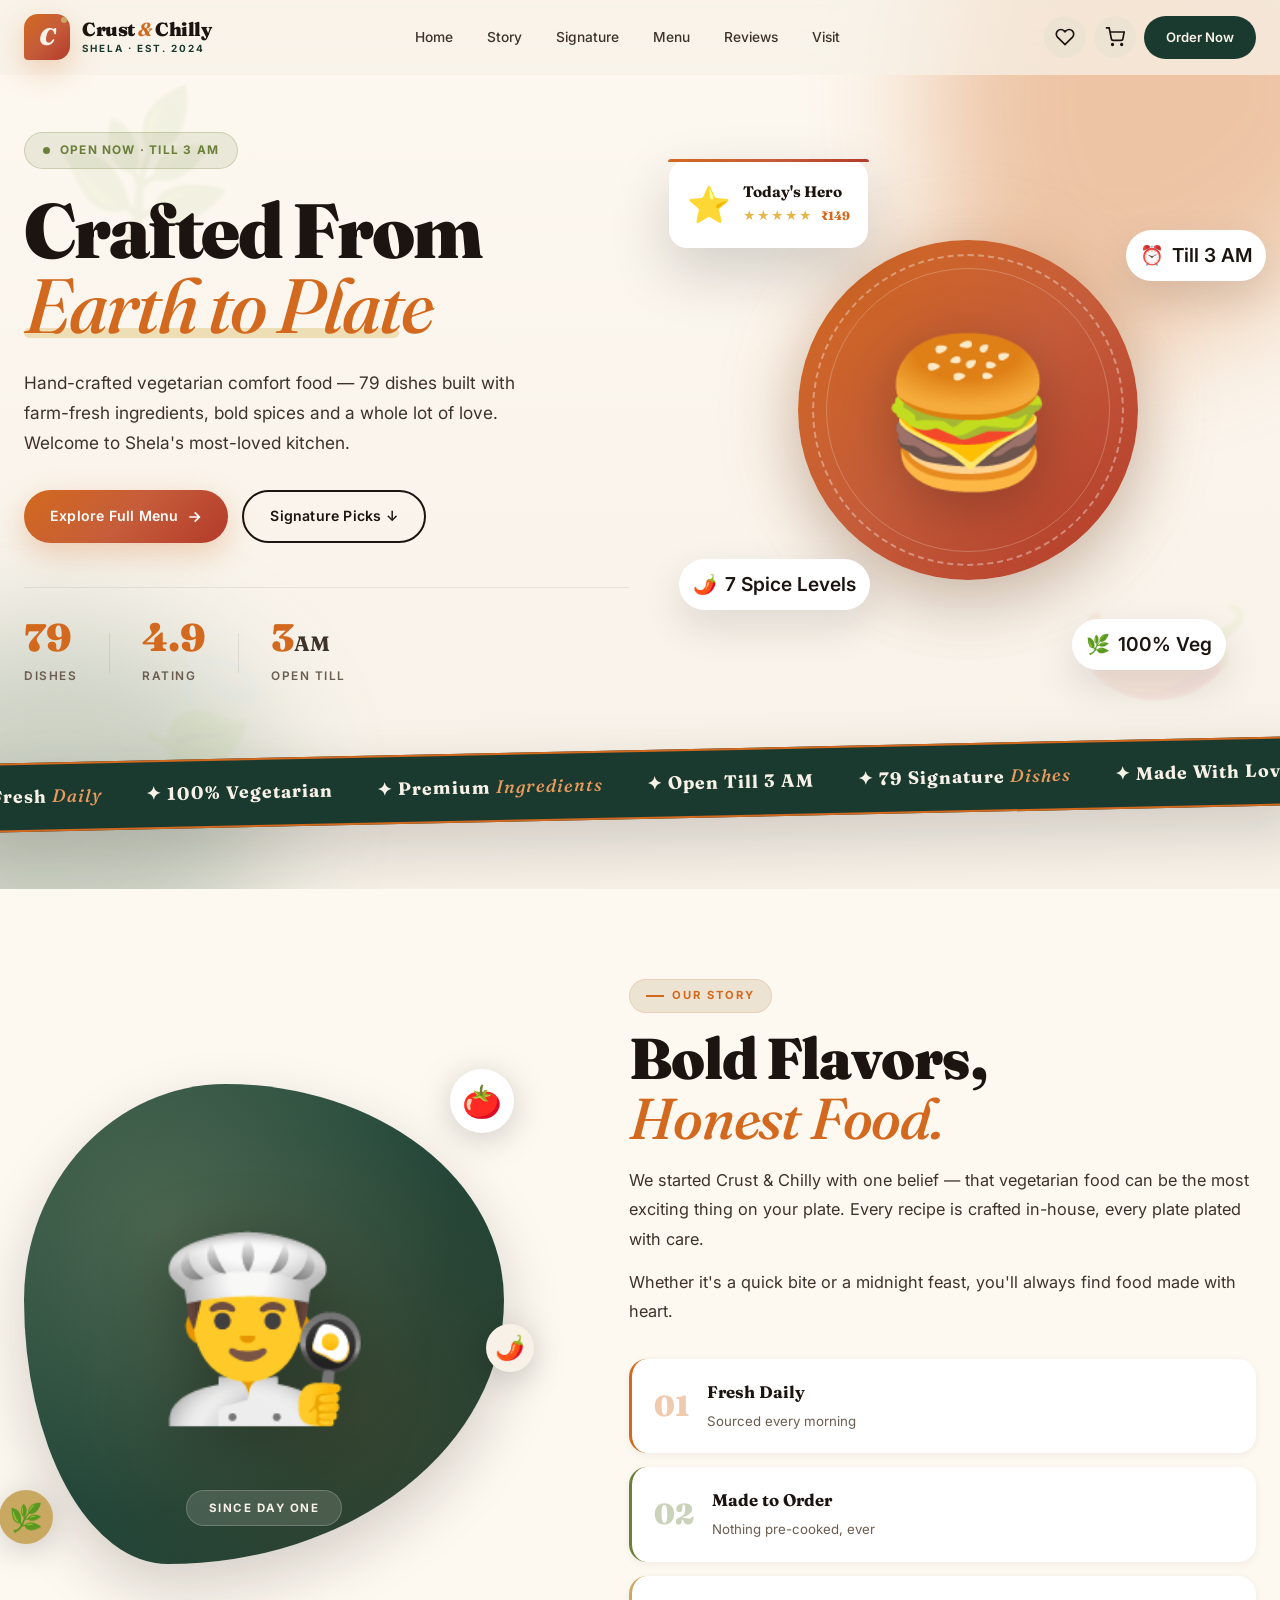
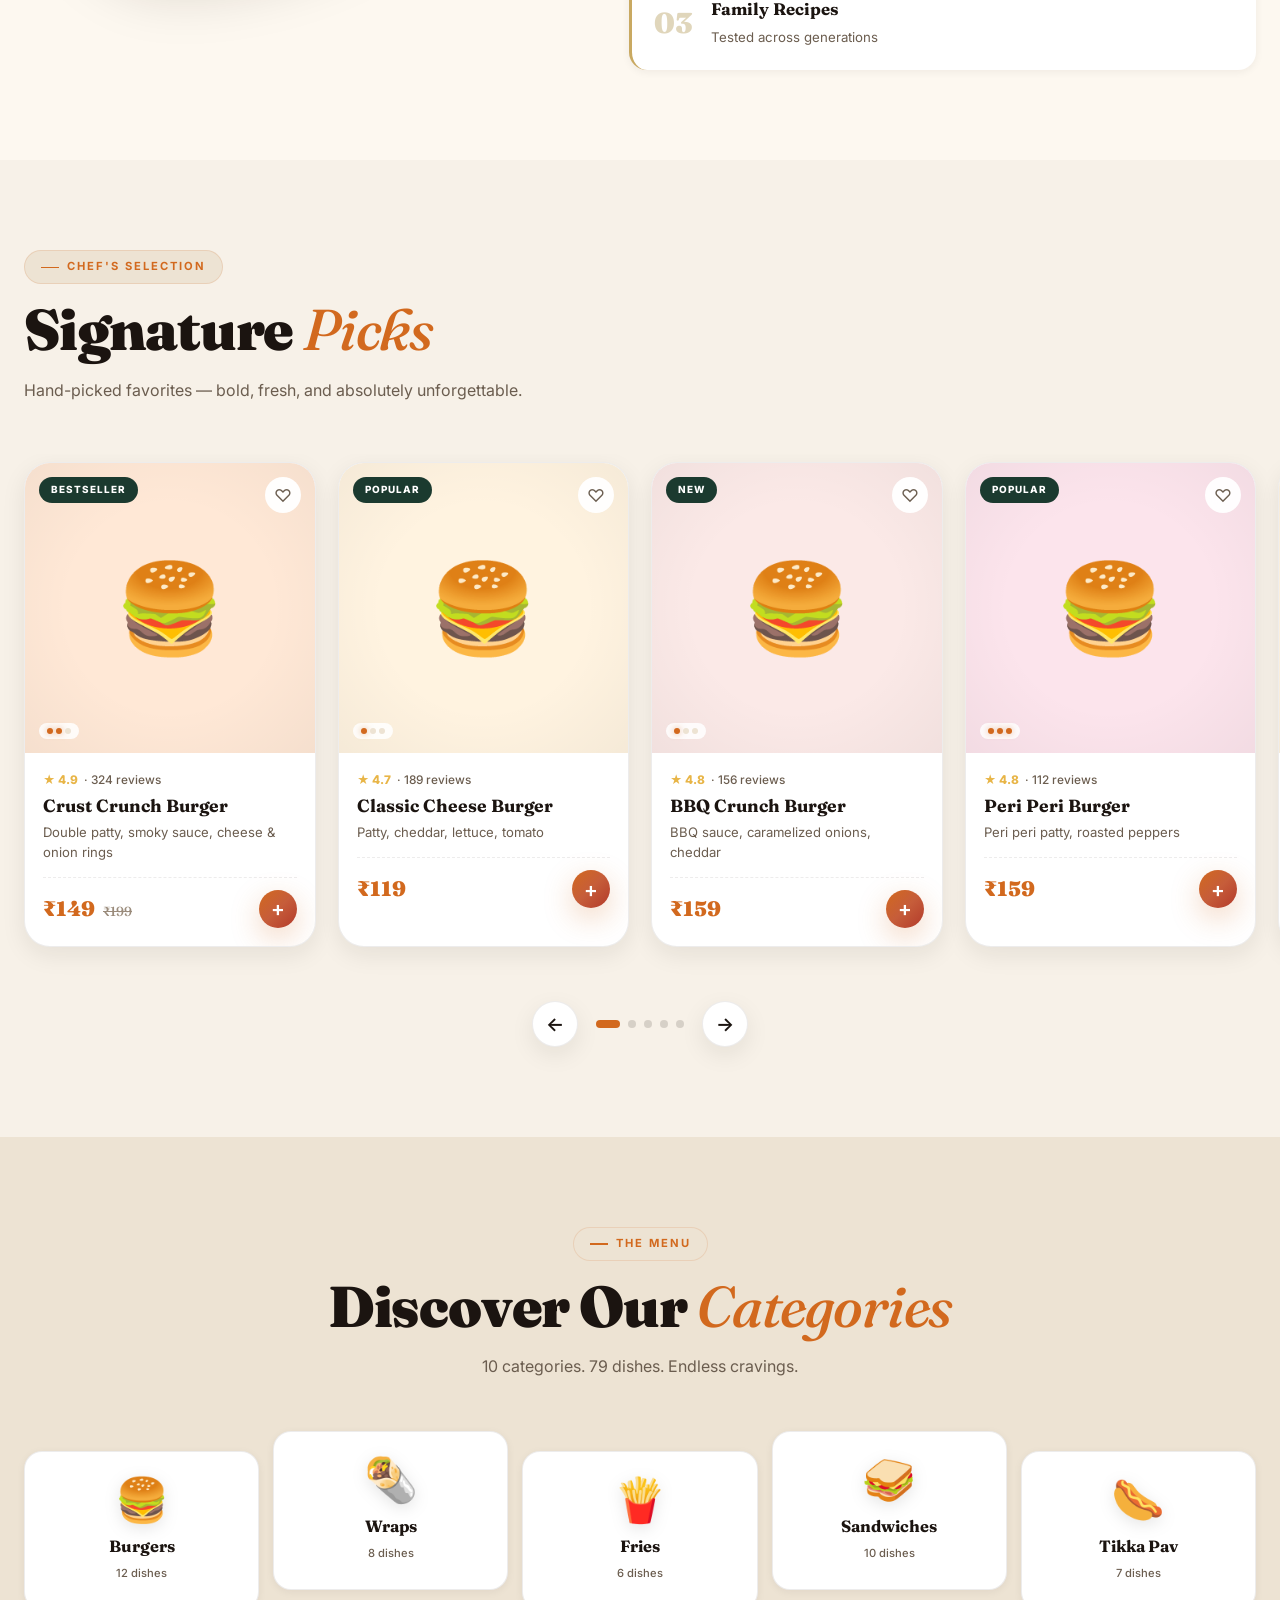
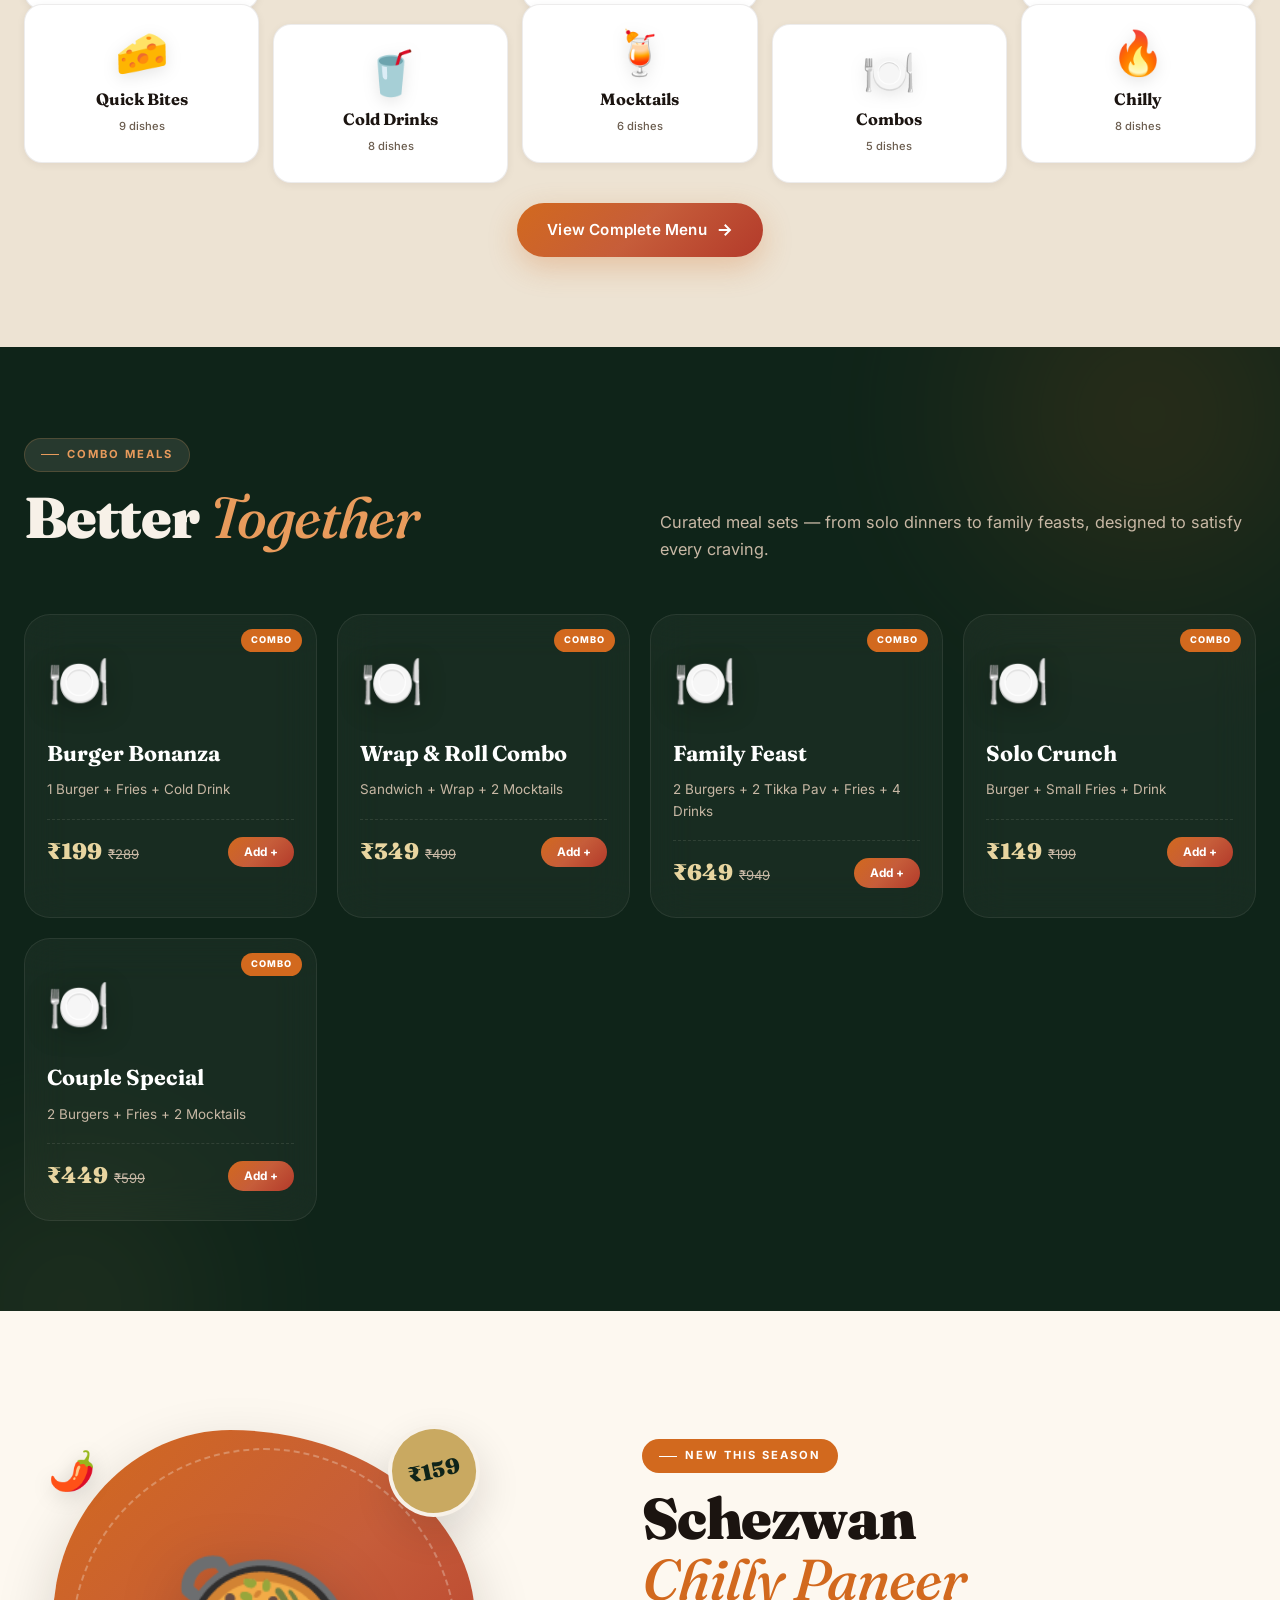
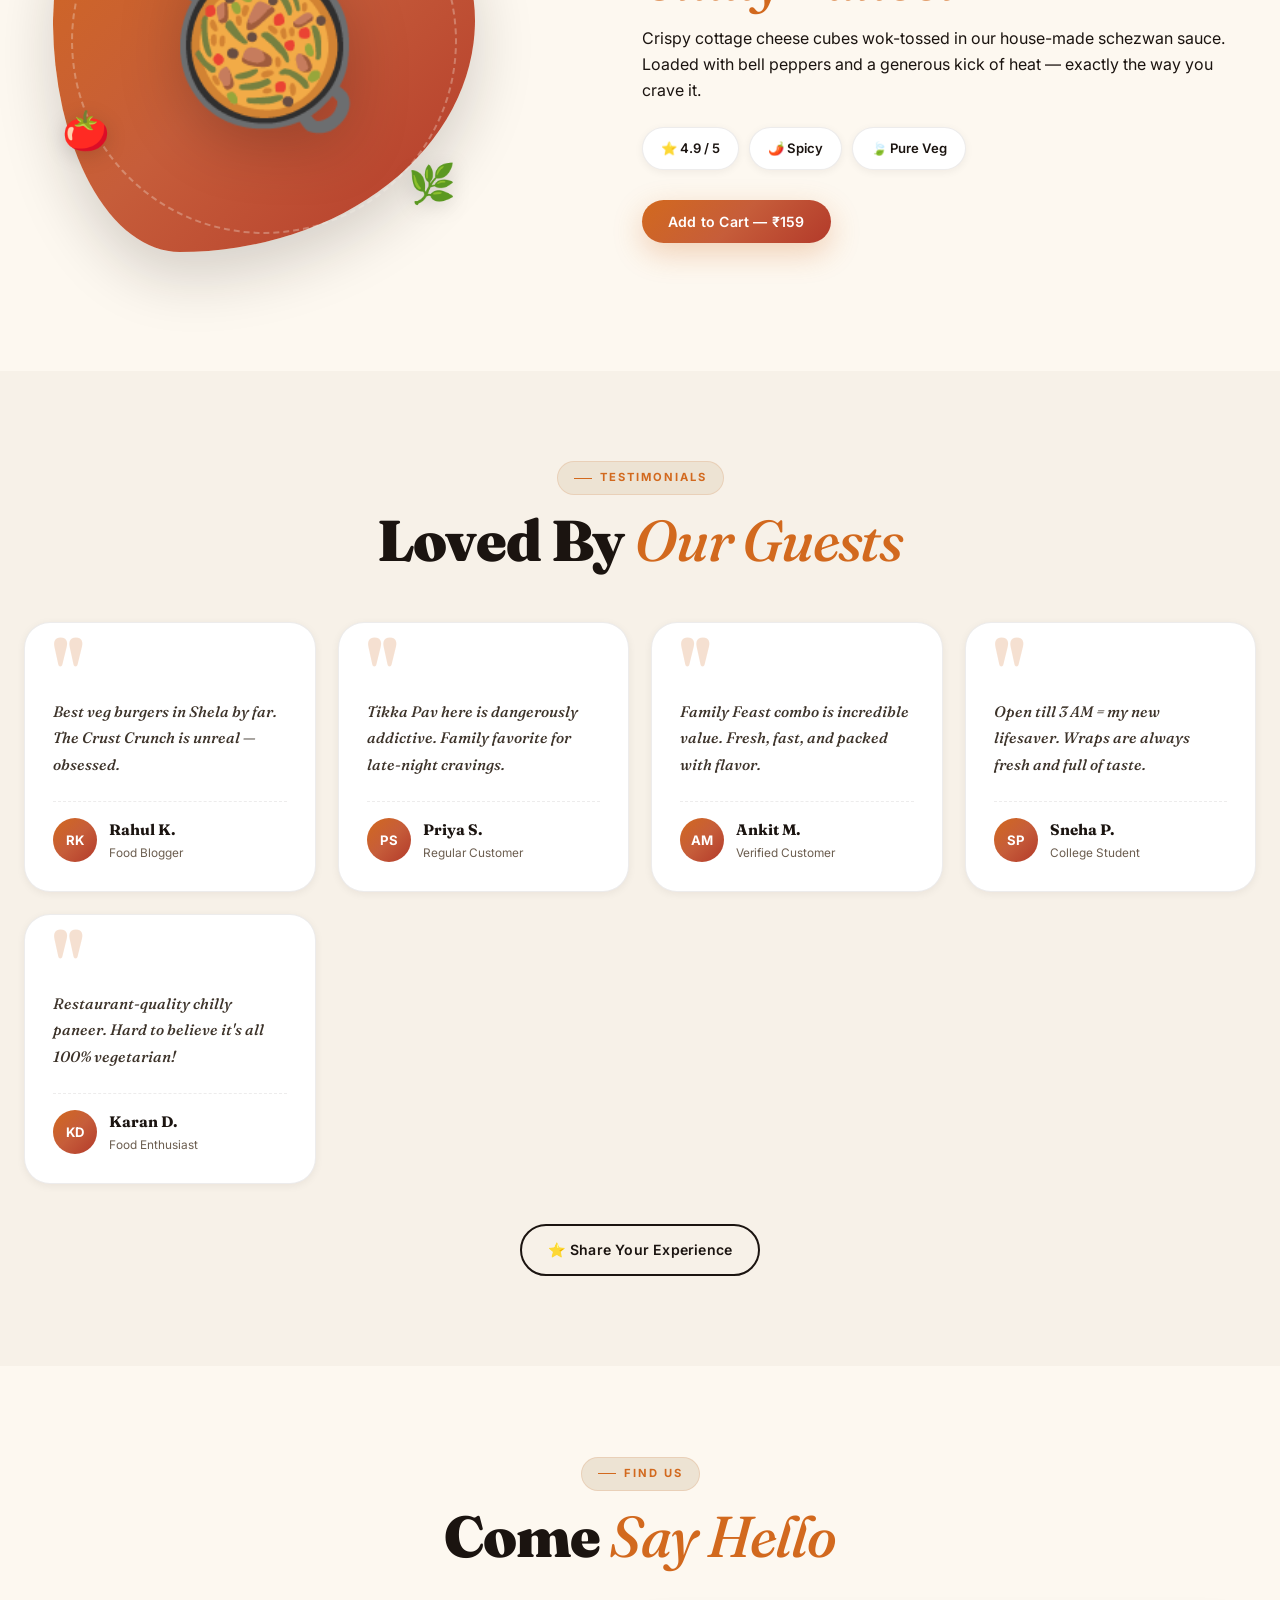
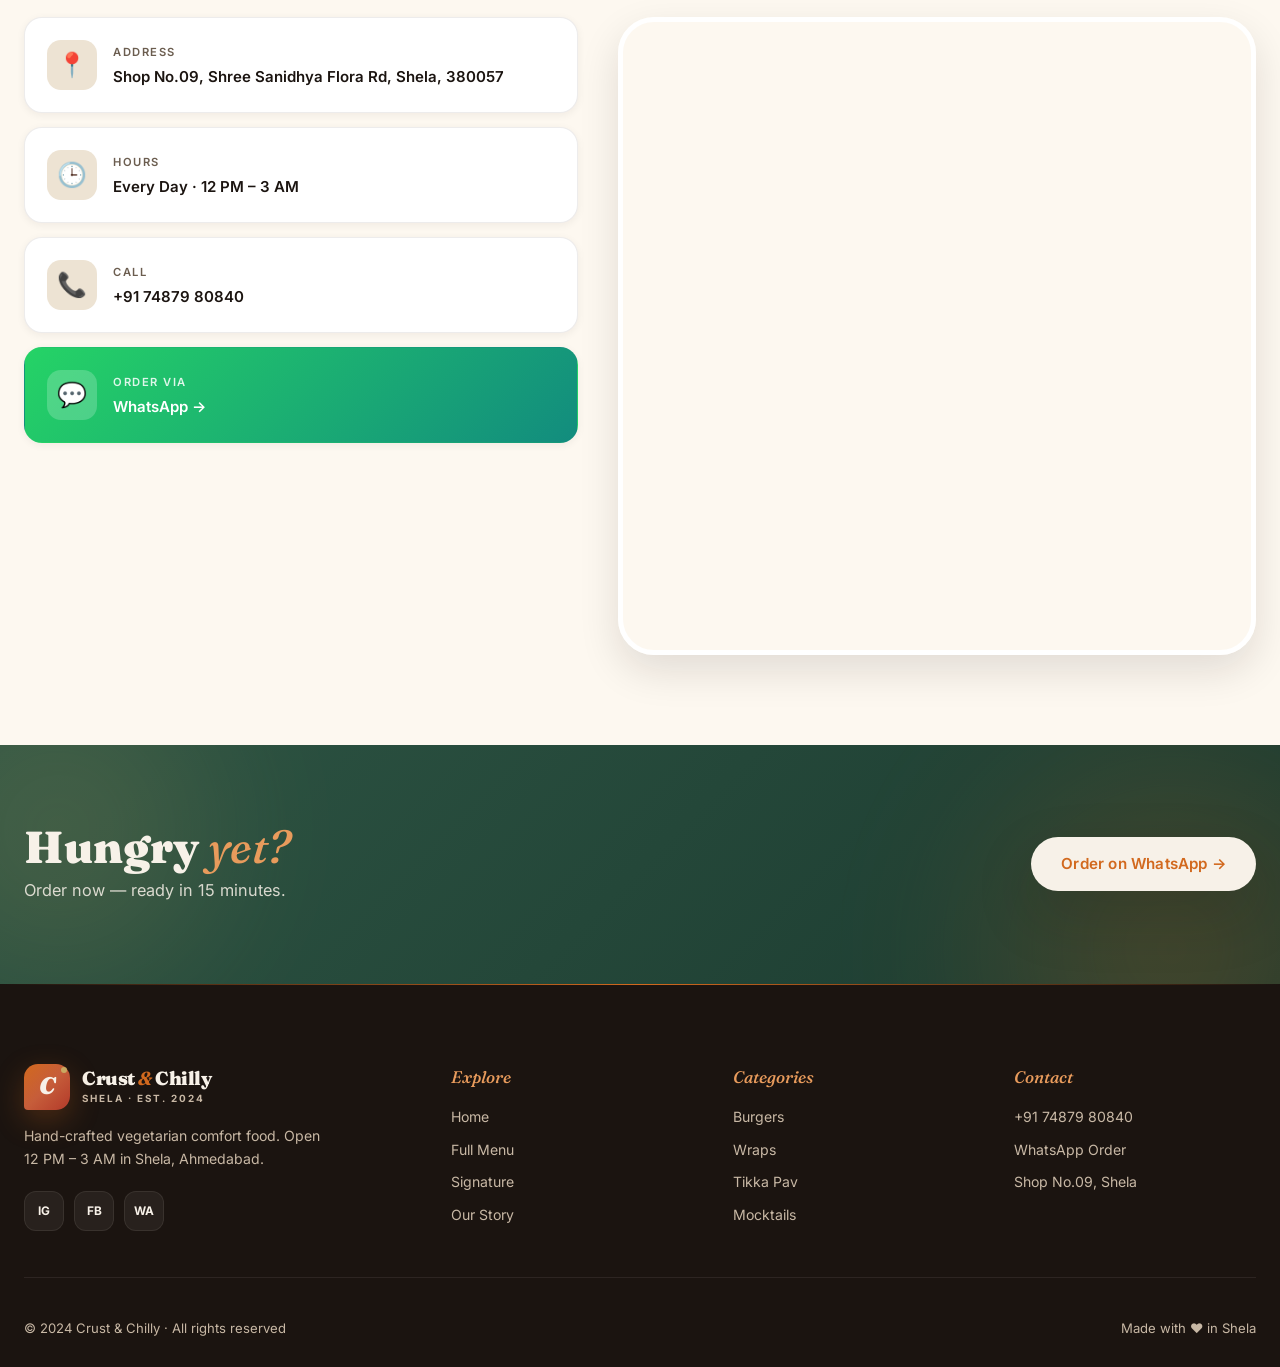
==== commit 8f56aafb: "update" ====
--- a/index.html
+++ b/index.html
@@ -5,6 +5,23 @@
 <meta name="viewport" content="width=device-width,initial-scale=1,viewport-fit=cover">
 <meta name="theme-color" content="#1B3A2F">
 <meta name="format-detection" content="telephone=no">
+
+<!-- ========== GOOGLE ANALYTICS ========== -->
+<script>
+    window.dataLayer = window.dataLayer || [];
+    function gtag(){dataLayer.push(arguments);}
+    gtag('js', new Date());
+    gtag('config', 'G-QVFKTFQF4T', { page_path: window.location.pathname });
+</script>
+<script async src="https://www.googletagmanager.com/gtag/js?id=G-QVFKTFQF4T"></script>
+
+<!-- ========== GOOGLE ADSENSE ========== -->
+<meta name="google-adsense-account" content="ca-pub-8473875587893208">
+
+<meta name="google-site-verification" content="gRWH_JtJqZdbeRny9sAHCQg-AFHd10tVOtADOhM_bC4">
+
+<link rel="preconnect" href="https://pagead2.googlesyndication.com">
+<link rel="dns-prefetch" href="https://www.googletagmanager.com">
 
 <title>Crust & Chilly | Premium 100% Veg Restaurant in Shela, Ahmedabad — Open Till 3 AM</title>
 <meta name="description" content="Shela's most-loved premium vegetarian restaurant. 79 hand-crafted dishes — gourmet burgers, wraps, tikka pav & mocktails. Open 12 PM – 3 AM. Order on WhatsApp.">
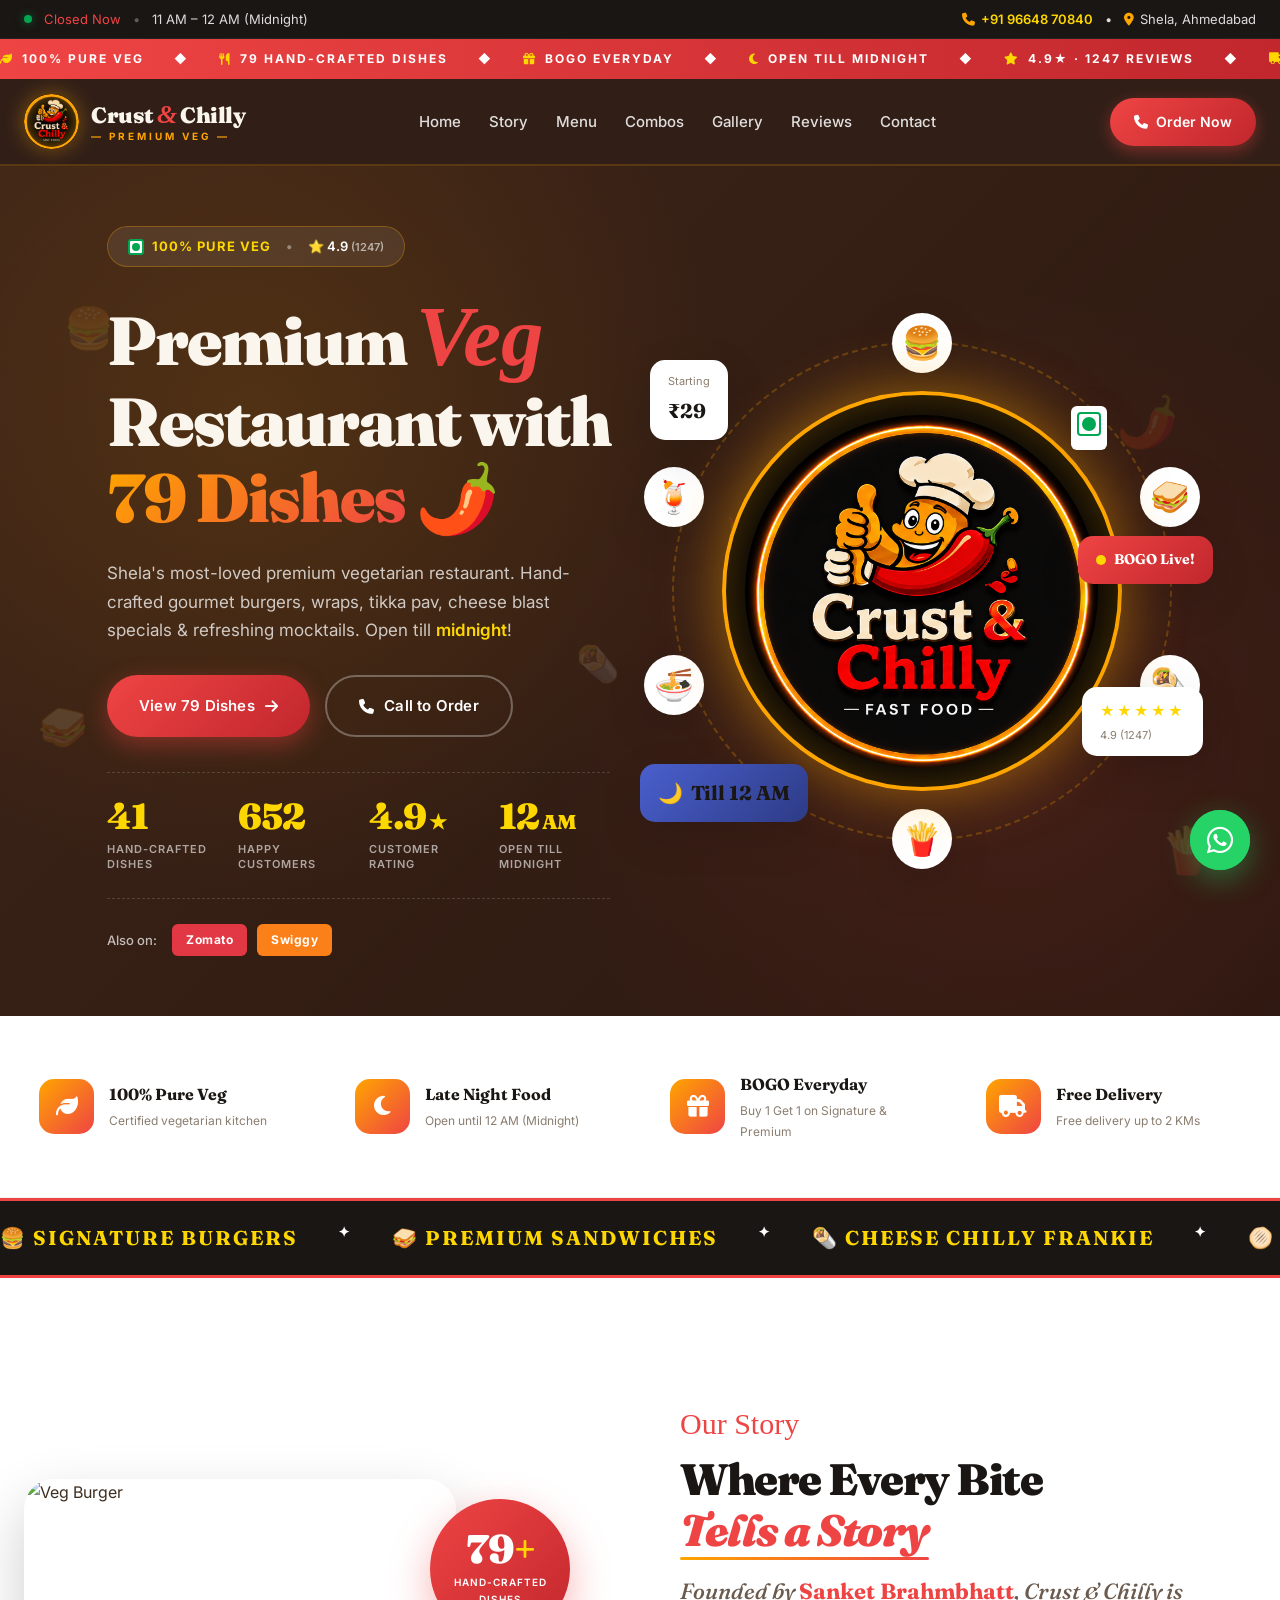
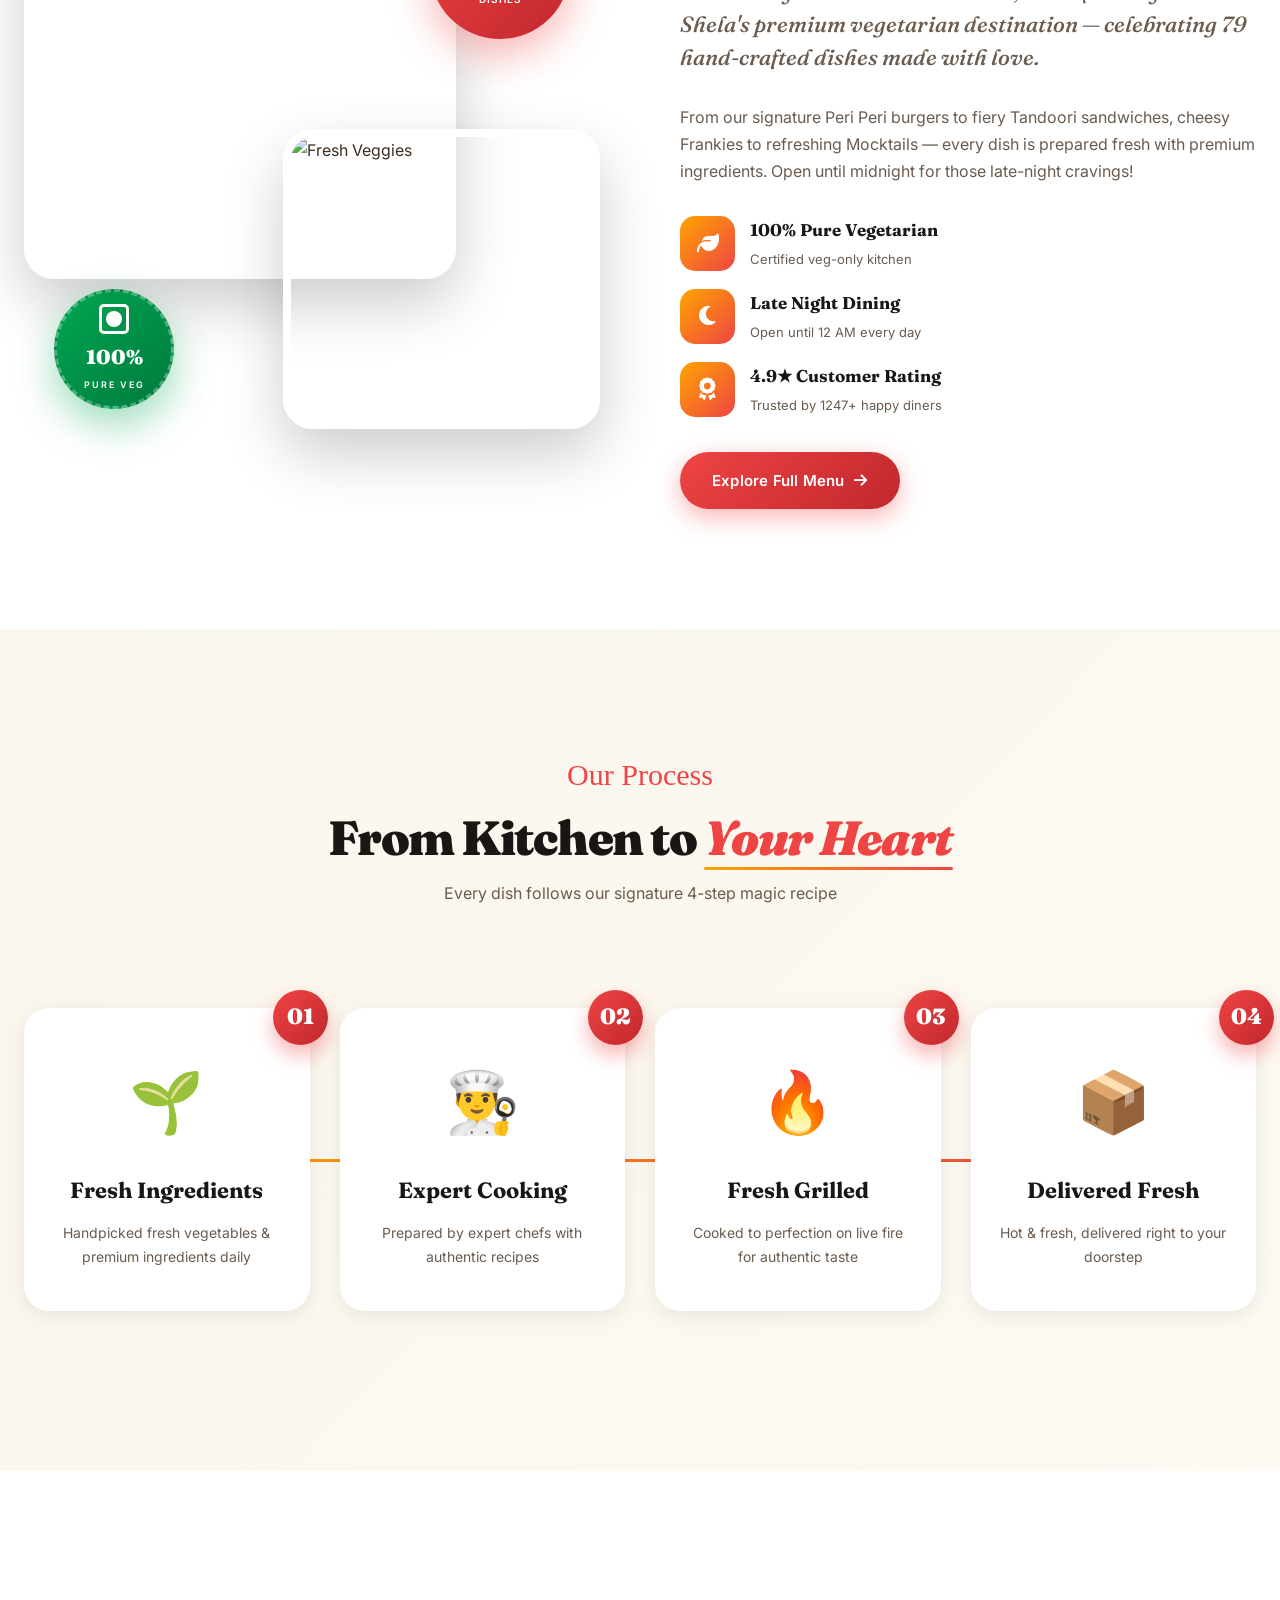
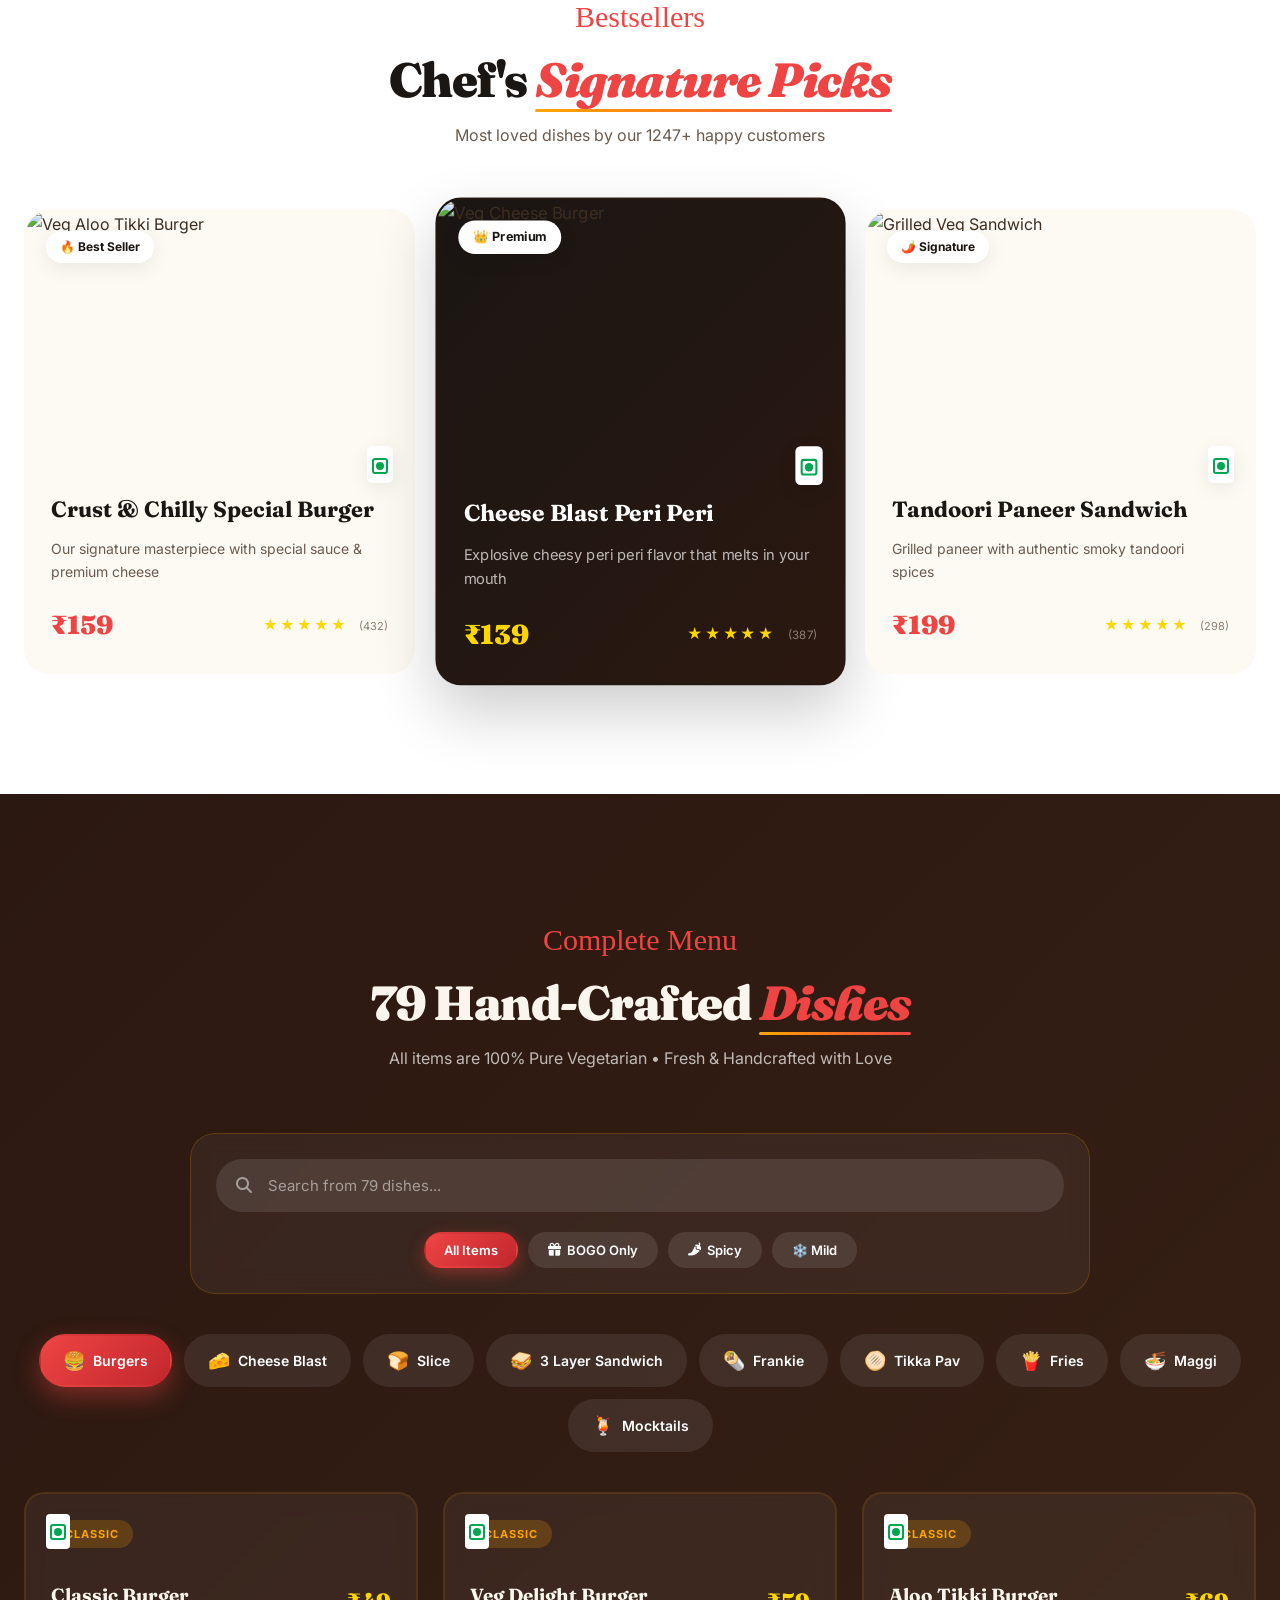
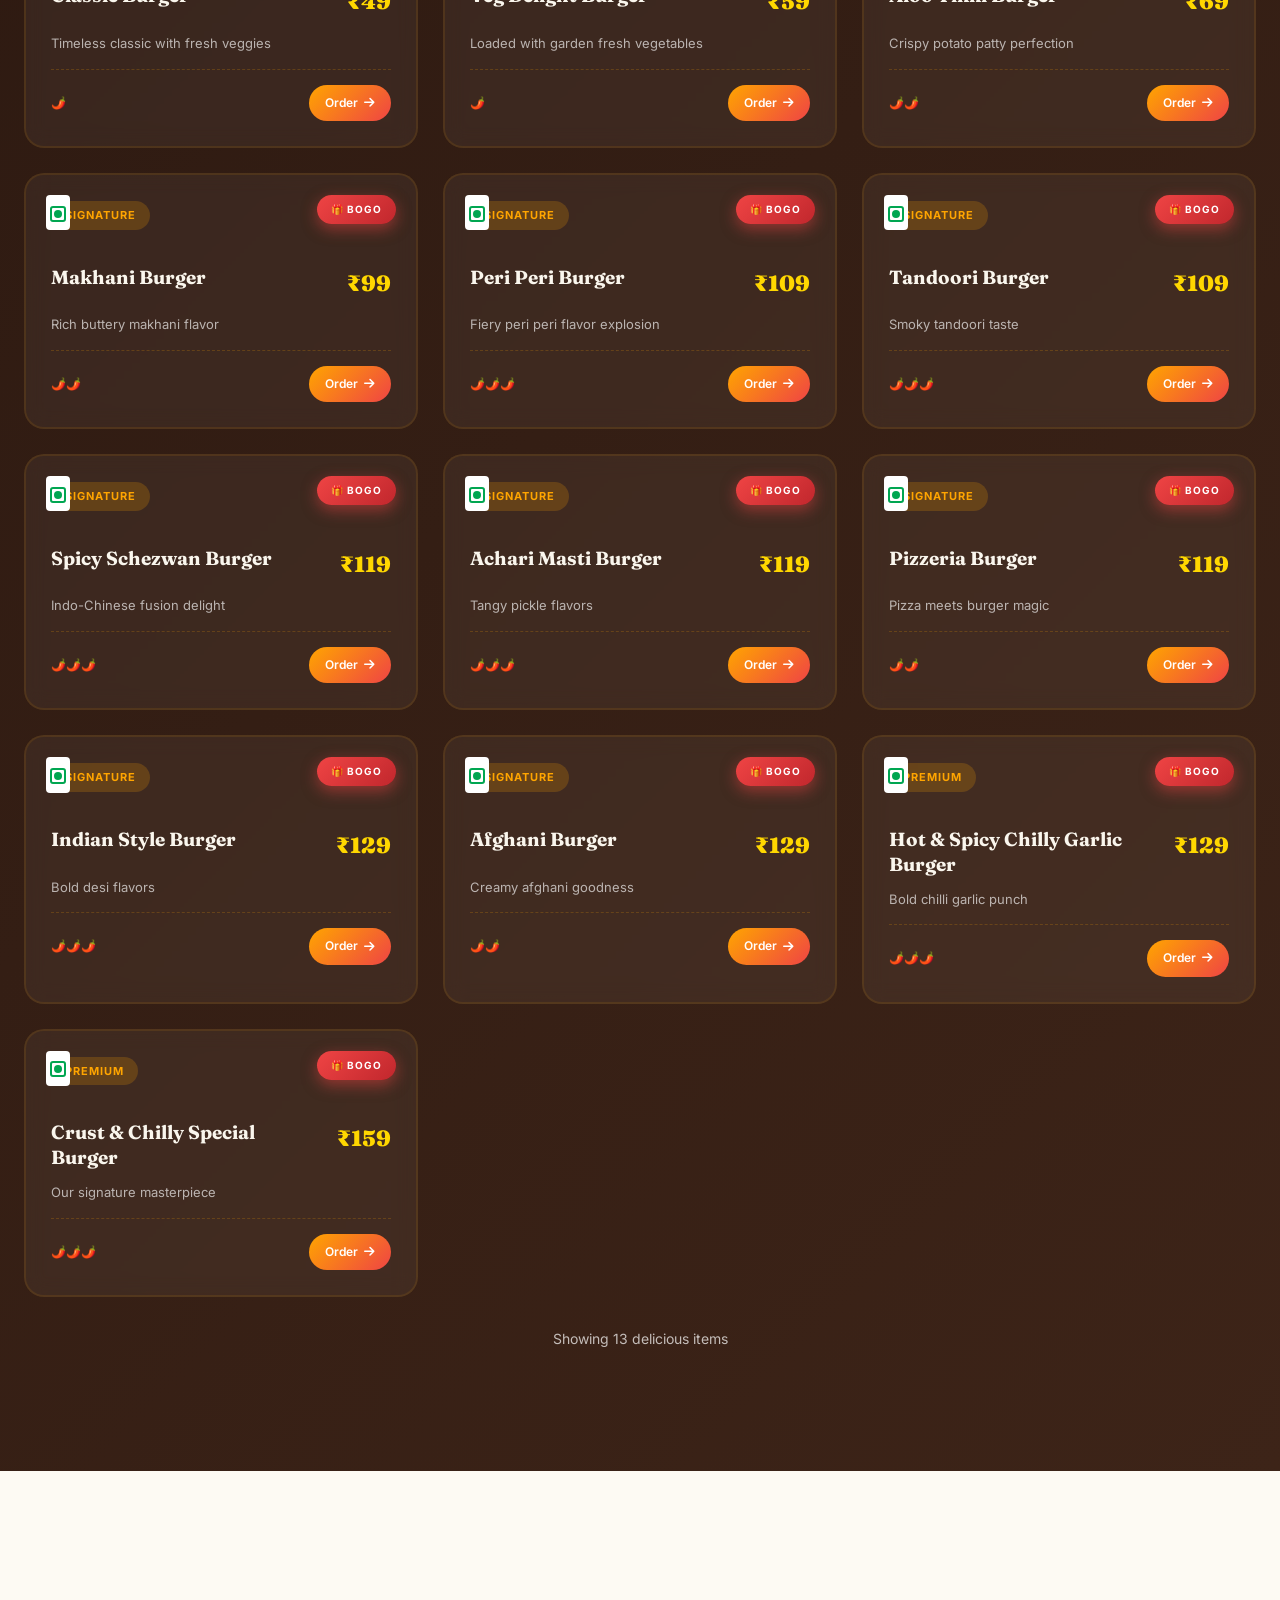
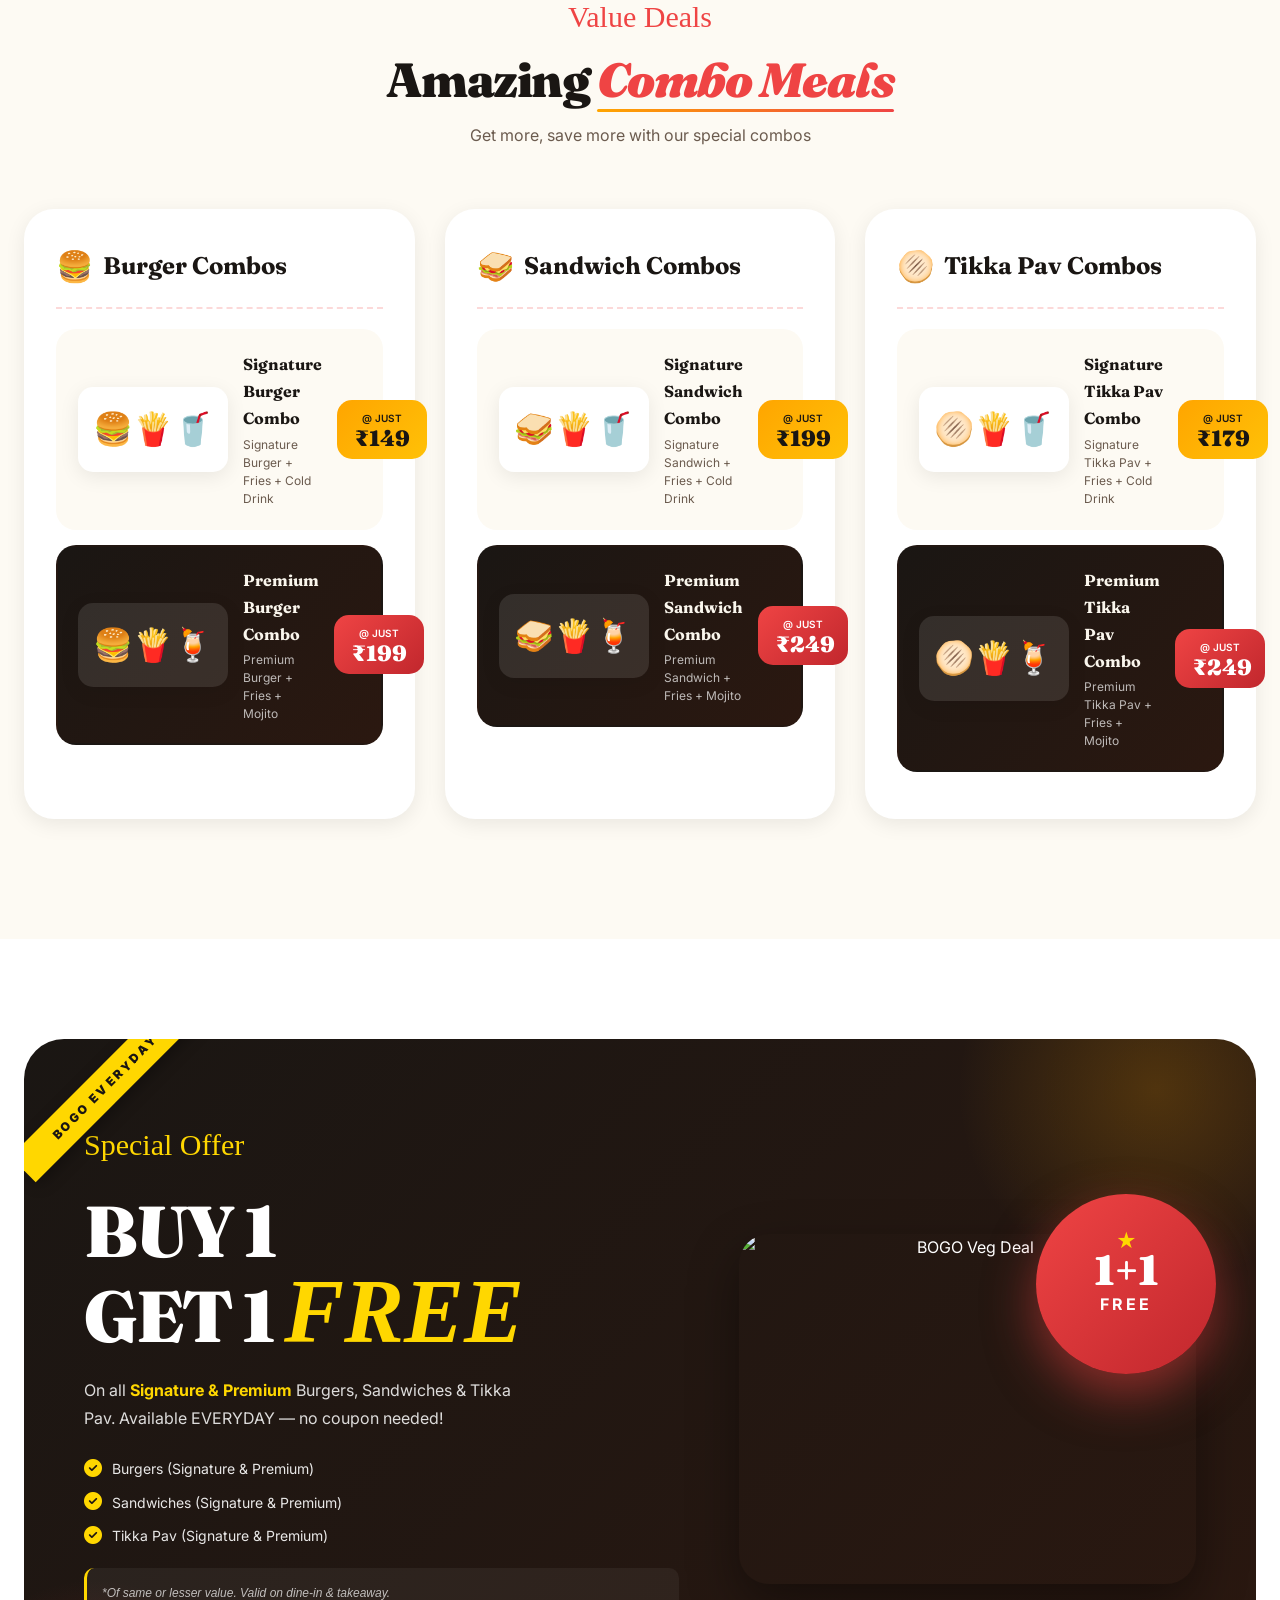
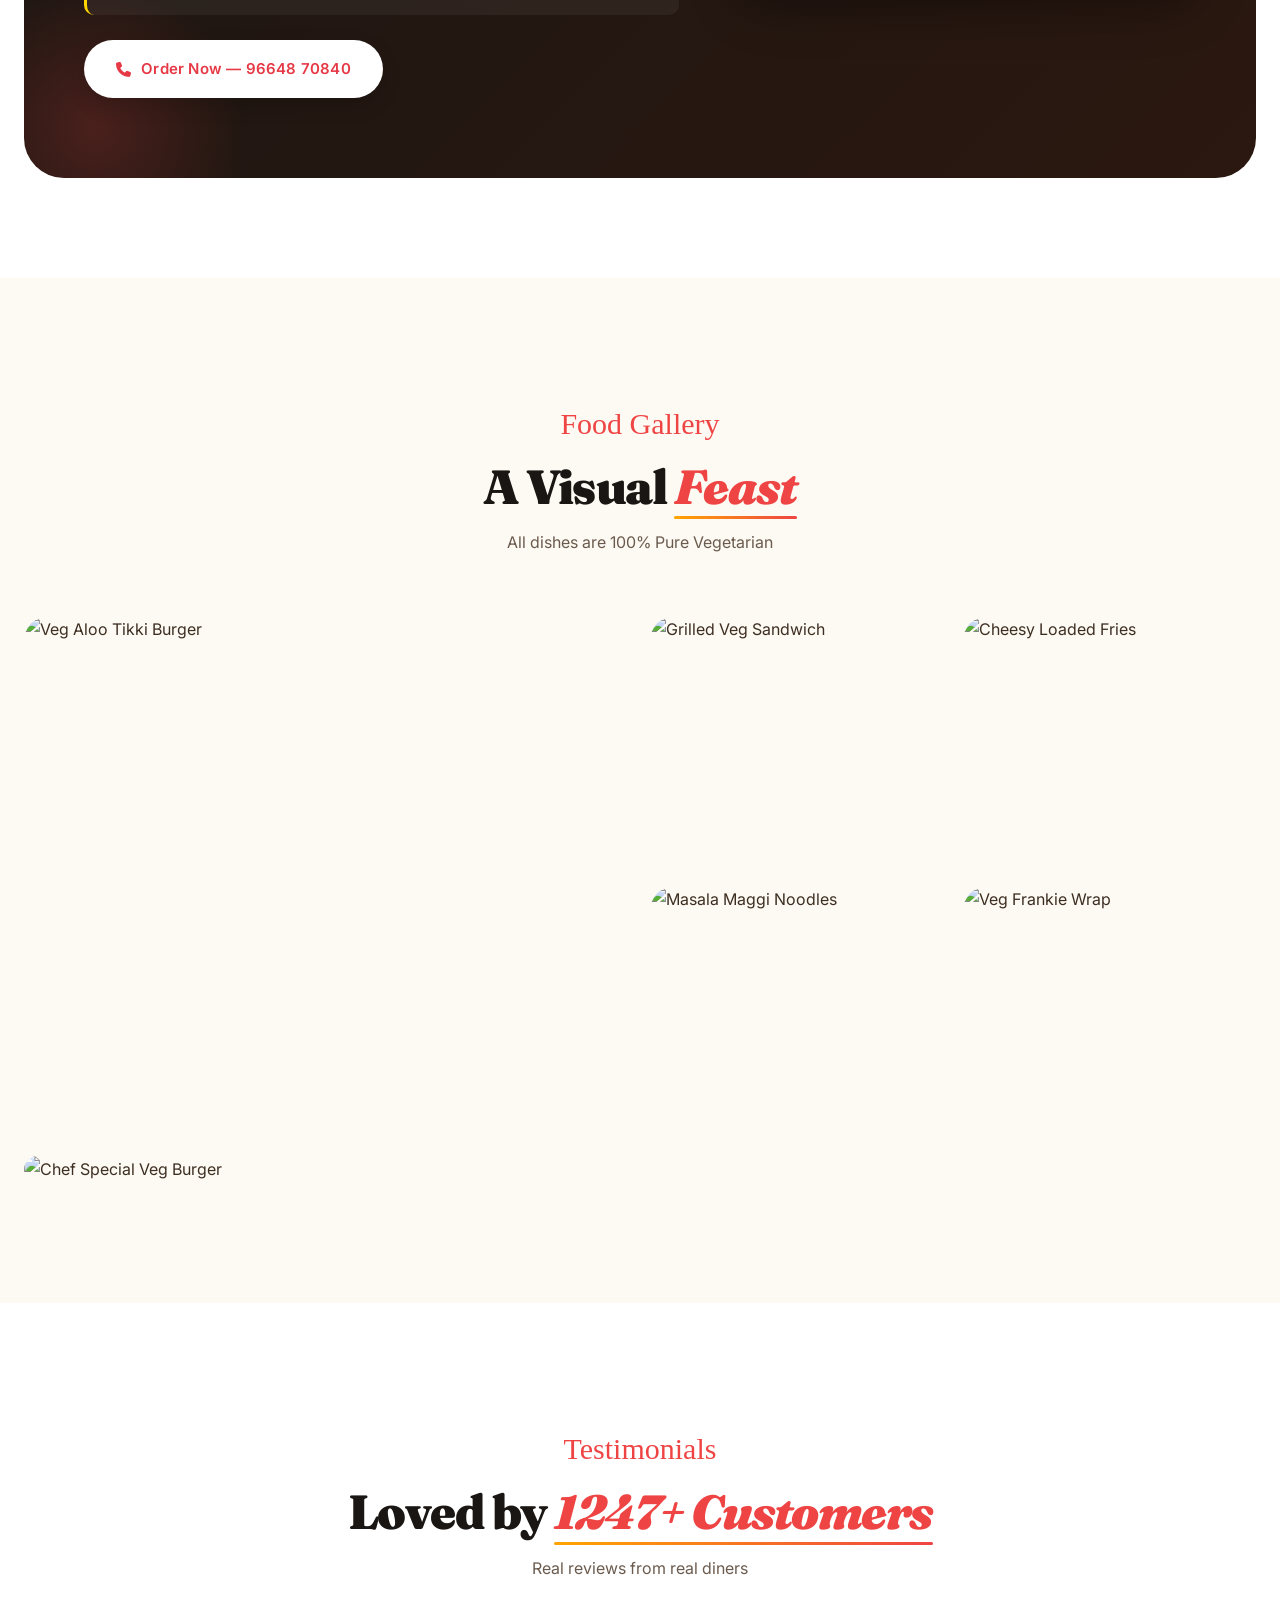
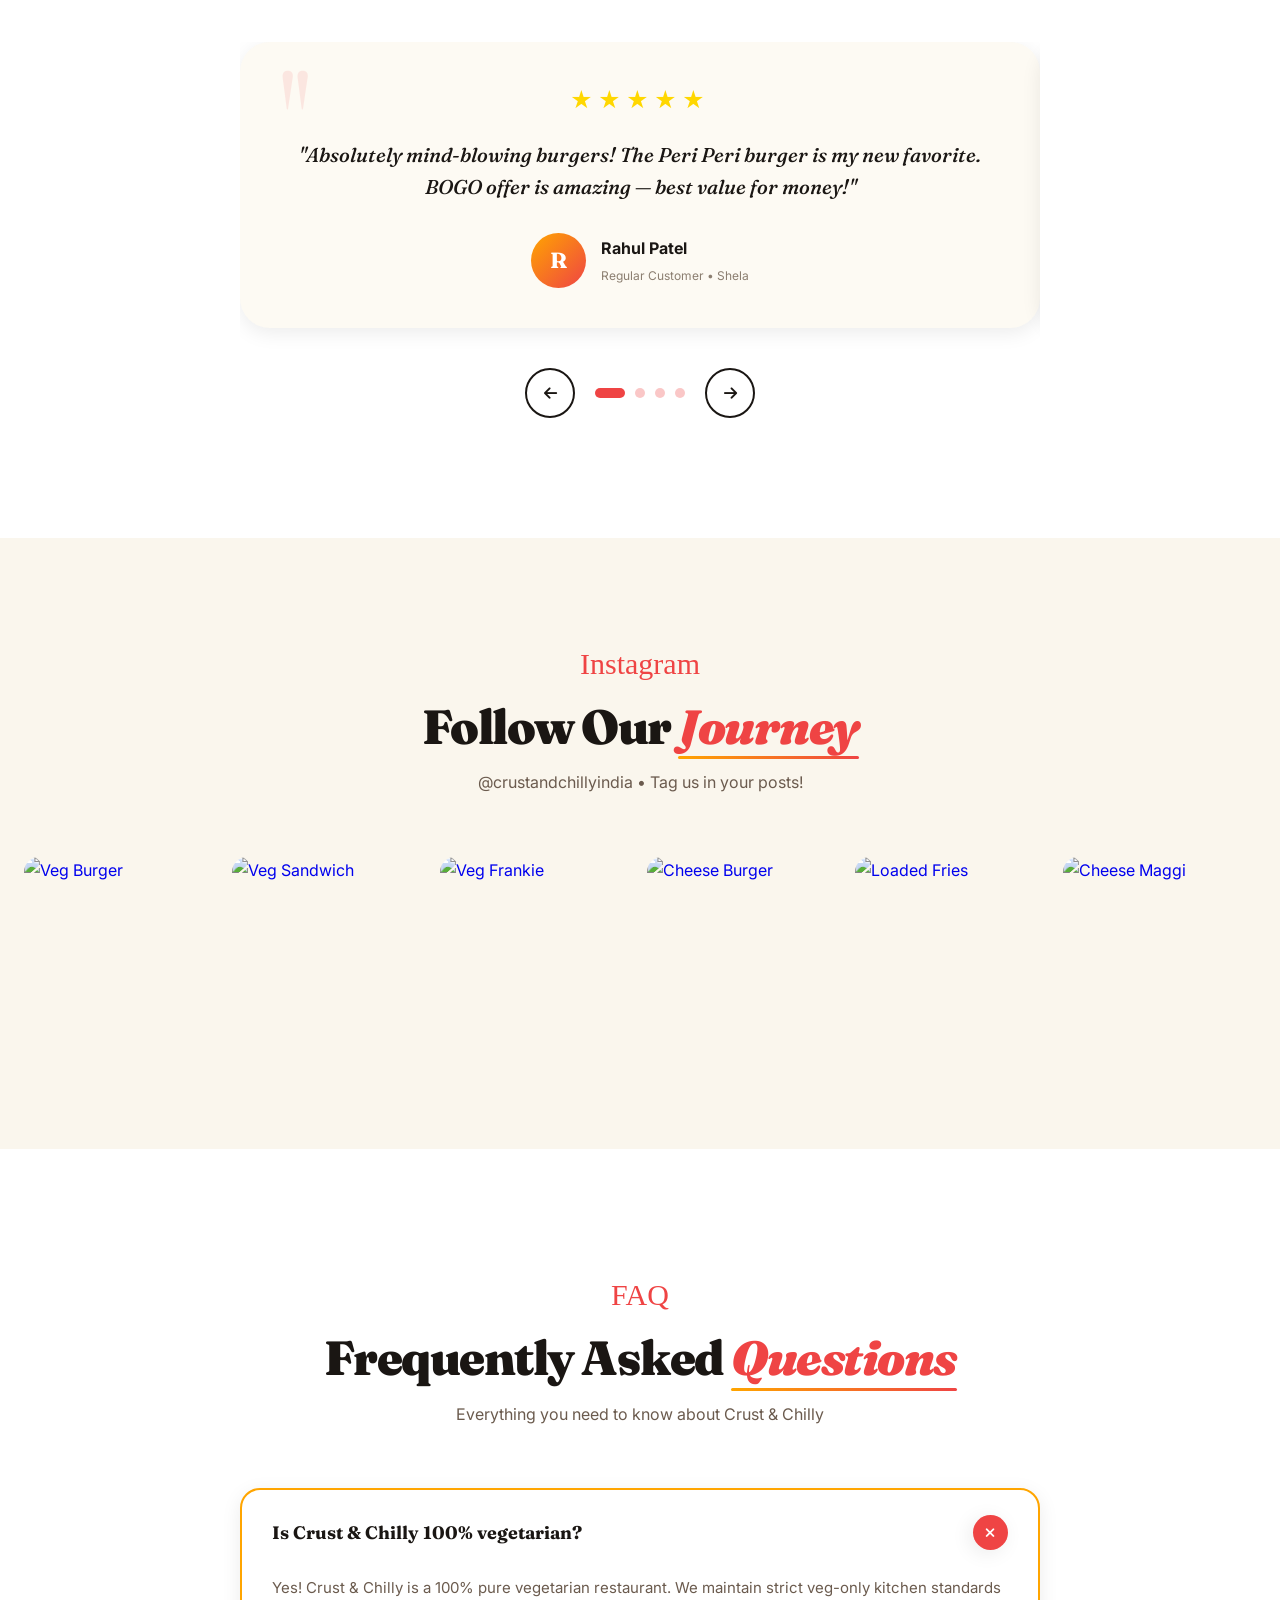
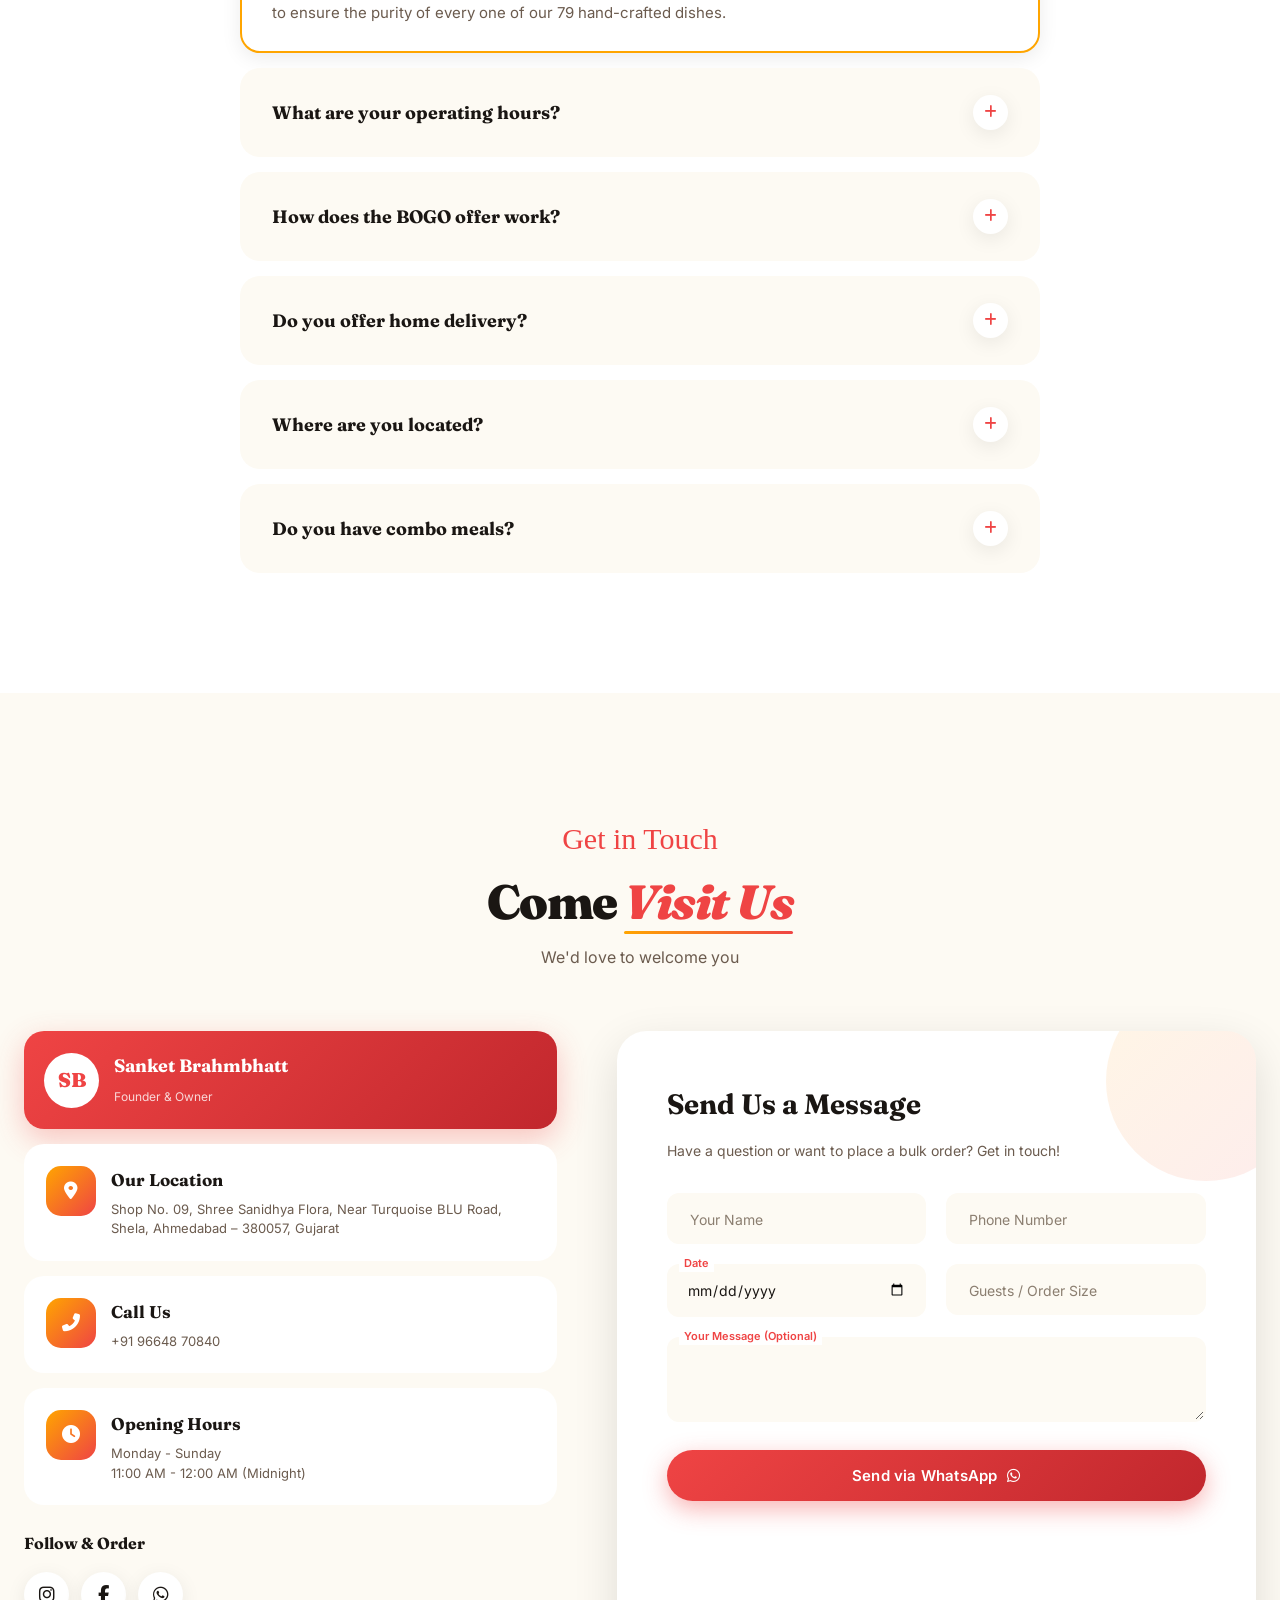
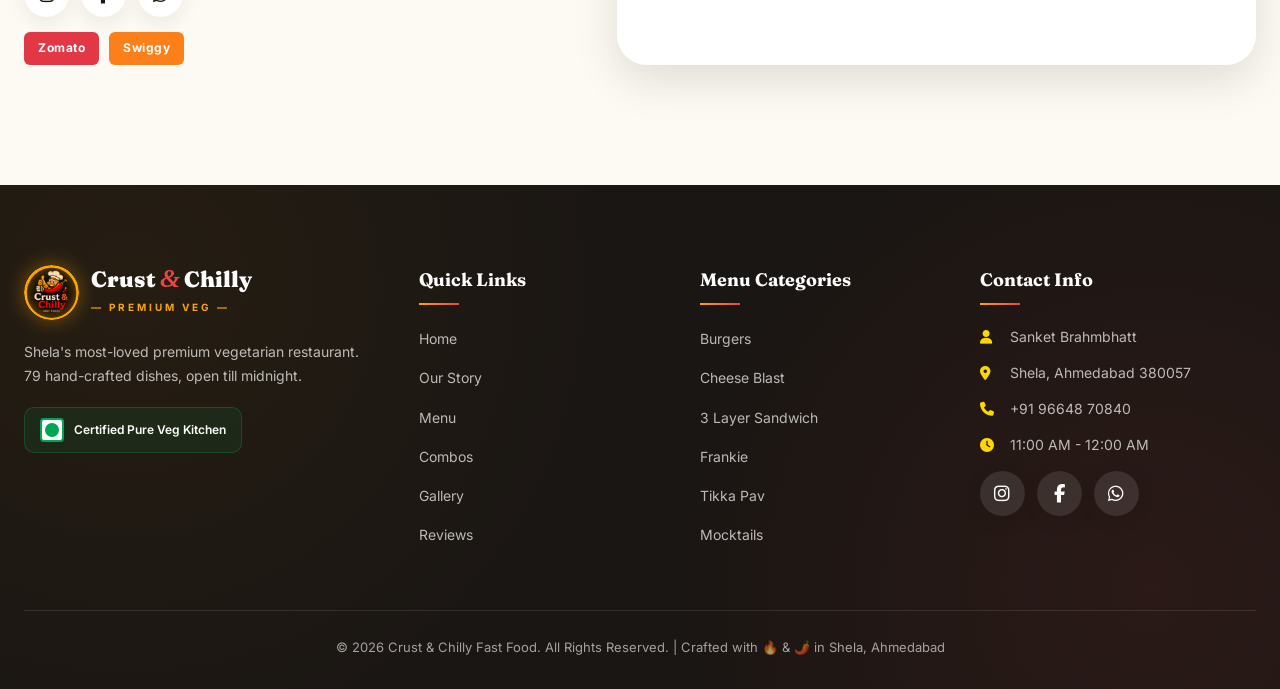
==== commit eacfe81c: "update" ====
--- a/index.html
+++ b/index.html
@@ -3,7 +3,7 @@
 <head>
 <meta charset="UTF-8">
 <meta name="viewport" content="width=device-width,initial-scale=1,viewport-fit=cover">
-<meta name="theme-color" content="#1B3A2F">
+<meta name="theme-color" content="#2B1810">
 <meta name="format-detection" content="telephone=no">
 
 <!-- ========== GOOGLE ANALYTICS ========== -->
@@ -17,433 +17,945 @@
 
 <!-- ========== GOOGLE ADSENSE ========== -->
 <meta name="google-adsense-account" content="ca-pub-8473875587893208">
-
 <meta name="google-site-verification" content="gRWH_JtJqZdbeRny9sAHCQg-AFHd10tVOtADOhM_bC4">
 
 <link rel="preconnect" href="https://pagead2.googlesyndication.com">
 <link rel="dns-prefetch" href="https://www.googletagmanager.com">
 
-<title>Crust & Chilly | Premium 100% Veg Restaurant in Shela, Ahmedabad — Open Till 3 AM</title>
-<meta name="description" content="Shela's most-loved premium vegetarian restaurant. 79 hand-crafted dishes — gourmet burgers, wraps, tikka pav & mocktails. Open 12 PM – 3 AM. Order on WhatsApp.">
+<title>Crust & Chilly | Premium 100% Veg Restaurant in Shela, Ahmedabad — Open Till 12 AM</title>
+<meta name="description" content="Shela's most-loved premium vegetarian restaurant. 79 hand-crafted dishes — gourmet burgers, wraps, tikka pav & mocktails. Open 11 AM – 12 AM. Call to Order.">
 <meta name="keywords" content="best veg restaurant Shela, veg burgers Ahmedabad, late night food Shela, tikka pav, Crust and Chilly, vegetarian fast food">
 <meta name="author" content="Crust & Chilly">
 <meta name="robots" content="index,follow,max-image-preview:large">
 
 <meta property="og:type" content="restaurant">
 <meta property="og:title" content="Crust & Chilly | Premium Veg Restaurant — Shela">
-<meta property="og:description" content="79 hand-crafted vegetarian dishes. Open till 3 AM in Shela, Ahmedabad.">
+<meta property="og:description" content="79 hand-crafted vegetarian dishes. Open till 12 AM in Shela, Ahmedabad.">
+<meta property="og:image" content="https://crustandchilly.aitoolcor.com/images/og.jpg">
 <meta property="og:url" content="https://crustandchilly.aitoolcor.com/">
 <meta property="og:site_name" content="Crust & Chilly">
 <meta property="og:locale" content="en_IN">
 
 <meta name="twitter:card" content="summary_large_image">
 <meta name="twitter:title" content="Crust & Chilly | Premium Veg Restaurant">
-<meta name="twitter:description" content="79 dishes · 100% vegetarian · Open till 3 AM.">
+<meta name="twitter:description" content="79 dishes · 100% vegetarian · Open till 12 AM.">
+<meta name="twitter:image" content="https://crustandchilly.aitoolcor.com/images/og.jpg">
 
 <link rel="canonical" href="https://crustandchilly.aitoolcor.com/">
 <link rel="manifest" href="manifest.json">
-<link rel="icon" type="image/svg+xml" href="data:image/svg+xml,<svg xmlns='http://www.w3.org/2000/svg' viewBox='0 0 100 100'><rect width='100' height='100' rx='25' fill='%23D2691E'/><text x='50' y='70' font-size='60' text-anchor='middle' fill='white' font-family='Georgia' font-weight='900' font-style='italic'>C</text></svg>">
+<link rel="icon" type="image/png" href="images/logo.png">
+<link rel="apple-touch-icon" href="images/logo.png">
+<meta name="msapplication-config" content="browserconfig.xml">
 
 <link rel="preconnect" href="https://fonts.googleapis.com">
 <link rel="preconnect" href="https://fonts.gstatic.com" crossorigin>
 <link rel="dns-prefetch" href="https://wa.me">
 <link href="https://fonts.googleapis.com/css2?family=Inter:wght@400;500;600;700;800&family=Fraunces:ital,opsz,wght@0,9..144,700;0,9..144,900;1,9..144,500;1,9..144,700&family=Caveat:wght@500;700&display=swap" rel="stylesheet">
 
-<link rel="stylesheet" href="css/shared.css">
-<link rel="stylesheet" href="css/home.css">
+<link rel="stylesheet" href="style.css">
+<link rel="stylesheet" href="https://cdnjs.cloudflare.com/ajax/libs/font-awesome/6.4.0/css/all.min.css">
 
 <script type="application/ld+json">
-{"@context":"https://schema.org","@type":"Restaurant","name":"Crust & Chilly","image":"https://crustandchilly.aitoolcor.com/og.jpg","url":"https://crustandchilly.aitoolcor.com/","telephone":"+917487980840","servesCuisine":["Vegetarian","Indian","Fast Food"],"priceRange":"₹₹","address":{"@type":"PostalAddress","streetAddress":"Shop No.09, Shree Sanidhya Flora Rd","addressLocality":"Shela","addressRegion":"Gujarat","postalCode":"380057","addressCountry":"IN"},"openingHoursSpecification":{"@type":"OpeningHoursSpecification","dayOfWeek":["Monday","Tuesday","Wednesday","Thursday","Friday","Saturday","Sunday"],"opens":"12:00","closes":"03:00"},"aggregateRating":{"@type":"AggregateRating","ratingValue":"4.9","reviewCount":"1247"}}
+{"@context":"https://schema.org","@type":"Restaurant","name":"Crust & Chilly","image":"https://crustandchilly.aitoolcor.com/images/og.jpg","url":"https://crustandchilly.aitoolcor.com/","telephone":"+919664870840","servesCuisine":["Vegetarian","Indian","Fast Food"],"priceRange":"₹₹","address":{"@type":"PostalAddress","streetAddress":"Shop No.09, Shree Sanidhya Flora Rd","addressLocality":"Shela","addressRegion":"Gujarat","postalCode":"380057","addressCountry":"IN"},"openingHoursSpecification":{"@type":"OpeningHoursSpecification","dayOfWeek":["Monday","Tuesday","Wednesday","Thursday","Friday","Saturday","Sunday"],"opens":"11:00","closes":"00:00"},"aggregateRating":{"@type":"AggregateRating","ratingValue":"4.9","reviewCount":"1247"}}
 </script>
 </head>
-<body class="pg-home">
-
-<div class="preloader" id="preloader">
-  <div class="pre-mark"><span>C</span><em>&amp;</em><span>C</span></div>
-  <div class="pre-bar"><i></i></div>
+<body>
+
+<!-- Loading Screen -->
+<div class="loader" id="loader">
+    <div class="loader-content">
+        <div class="loader-logo">
+            <div class="loader-ring"></div>
+            <img src="images/logo.png" alt="Crust & Chilly" class="loader-logo-img">
+        </div>
+        <h2>Crust <span>&</span> Chilly</h2>
+        <p class="loader-tag">— PREMIUM VEG RESTAURANT —</p>
+        <div class="loader-bar"><div class="loader-fill"></div></div>
+    </div>
 </div>
 
-<div class="ov" id="cartOv"></div>
-<div class="ov" id="modOv"></div>
-<div class="ov" id="navOv"></div>
-
-<header class="topbar" id="topbar">
-  <div class="container topbar-row">
-    <a href="/" class="brand">
-      <span class="brand-mark">C</span>
-      <span class="brand-text">
-        <strong>Crust <em>&amp;</em> Chilly</strong>
-        <small>Shela · Est. 2024</small>
-      </span>
-    </a>
-
-    <nav class="nav-desk">
-      <a href="#home">Home</a>
-      <a href="#story">Story</a>
-      <a href="#picks">Signature</a>
-      <a href="#cats">Menu</a>
-      <a href="#reviews">Reviews</a>
-      <a href="#visit">Visit</a>
-    </nav>
-
-    <div class="head-actions">
-      <button class="ic-btn" id="favBtn" aria-label="Favorites">
-        <svg viewBox="0 0 24 24" width="20" height="20" fill="none" stroke="currentColor" stroke-width="2"><path d="M20.84 4.61a5.5 5.5 0 00-7.78 0L12 5.67l-1.06-1.06a5.5 5.5 0 00-7.78 7.78l1.06 1.06L12 21.23l7.78-7.78 1.06-1.06a5.5 5.5 0 000-7.78z"/></svg>
-        <i class="badge" id="favBadge">0</i>
-      </button>
-      <button class="ic-btn" id="cartBtn" aria-label="Cart">
-        <svg viewBox="0 0 24 24" width="20" height="20" fill="none" stroke="currentColor" stroke-width="2"><circle cx="9" cy="21" r="1"/><circle cx="20" cy="21" r="1"/><path d="M1 1h4l2.68 13.39a2 2 0 002 1.61h9.72a2 2 0 002-1.61L23 6H6"/></svg>
-        <i class="badge" id="cartBadge">0</i>
-      </button>
-      <a href="https://wa.me/917487980840" class="cta-pill desk-only" target="_blank" rel="noopener">Order Now</a>
-      <button class="burger" id="burger" aria-label="Menu">
-        <span></span><span></span><span></span>
-      </button>
-    </div>
-  </div>
-
-  <nav class="nav-mob" id="navMob">
-    <a href="#home">Home</a>
-    <a href="#story">Our Story</a>
-    <a href="#picks">Signature Picks</a>
-    <a href="#cats">Categories</a>
-    <a href="#combos">Combo Meals</a>
-    <a href="#reviews">Reviews</a>
-    <a href="#visit">Visit Us</a>
-    <a href="menu.html" class="mob-menu-link">📖 Full Menu (79)</a>
-    <a href="https://wa.me/917487980840" target="_blank" rel="noopener" class="mob-wa">💬 WhatsApp Order</a>
-  </nav>
-</header>
-
-<!-- HERO -->
+<!-- Live Status Bar -->
+<div class="status-bar" id="statusBar">
+    <div class="container">
+        <div class="status-content">
+            <div class="status-left">
+                <span class="live-dot"></span>
+                <span id="liveStatus">Open Now</span>
+                <span class="status-sep">•</span>
+                <span>11 AM – 12 AM (Midnight)</span>
+            </div>
+            <div class="status-right">
+                <a href="tel:9664870840"><i class="fas fa-phone"></i> +91 96648 70840</a>
+                <span class="status-sep">•</span>
+                <span><i class="fas fa-map-marker-alt"></i> Shela, Ahmedabad</span>
+            </div>
+        </div>
+    </div>
+</div>
+
+<!-- Top Banner -->
+<div class="top-banner">
+    <div class="banner-track">
+        <span><i class="fas fa-leaf"></i> 100% PURE VEG</span>
+        <span>◆</span>
+        <span><i class="fas fa-utensils"></i> 79 HAND-CRAFTED DISHES</span>
+        <span>◆</span>
+        <span><i class="fas fa-gift"></i> BOGO EVERYDAY</span>
+        <span>◆</span>
+        <span><i class="fas fa-moon"></i> OPEN TILL MIDNIGHT</span>
+        <span>◆</span>
+        <span><i class="fas fa-star"></i> 4.9★ · 1247 REVIEWS</span>
+        <span>◆</span>
+        <span><i class="fas fa-truck"></i> FREE DELIVERY 2 KMs</span>
+        <span>◆</span>
+        <span><i class="fas fa-leaf"></i> 100% PURE VEG</span>
+        <span>◆</span>
+        <span><i class="fas fa-utensils"></i> 79 HAND-CRAFTED DISHES</span>
+        <span>◆</span>
+        <span><i class="fas fa-gift"></i> BOGO EVERYDAY</span>
+        <span>◆</span>
+    </div>
+</div>
+
+<!-- Navbar -->
+<nav class="navbar" id="navbar">
+    <div class="nav-container">
+        <a href="#home" class="logo">
+            <div class="logo-circle">
+                <div class="logo-glow"></div>
+                <img src="images/logo.png" alt="Crust & Chilly Logo" class="logo-img">
+            </div>
+            <div class="logo-text-wrap">
+                <span class="logo-text">Crust <em>&</em> Chilly</span>
+                <small>— PREMIUM VEG —</small>
+            </div>
+        </a>
+        <ul class="nav-menu" id="navMenu">
+            <li><a href="#home" class="nav-link">Home</a></li>
+            <li><a href="#about" class="nav-link">Story</a></li>
+            <li><a href="#menu" class="nav-link">Menu</a></li>
+            <li><a href="#combo" class="nav-link">Combos</a></li>
+            <li><a href="#gallery" class="nav-link">Gallery</a></li>
+            <li><a href="#reviews" class="nav-link">Reviews</a></li>
+            <li><a href="#contact" class="nav-link">Contact</a></li>
+        </ul>
+        <a href="tel:9664870840" class="nav-cta">
+            <i class="fas fa-phone"></i> Order Now
+        </a>
+        <div class="hamburger" id="hamburger">
+            <span></span><span></span><span></span>
+        </div>
+    </div>
+</nav>
+
+<!-- Hero Section -->
 <section class="hero" id="home">
-  <div class="hero-bg">
-    <div class="hero-orb hero-orb-1"></div>
-    <div class="hero-orb hero-orb-2"></div>
-    <span class="hero-leaf hero-leaf-1">🌿</span>
-    <span class="hero-leaf hero-leaf-2">🌶️</span>
-    <span class="hero-leaf hero-leaf-3">🍃</span>
-  </div>
-
-  <div class="container hero-grid">
-    <div class="hero-text">
-      <span class="kicker"><i></i> Open Now · Till 3 AM</span>
-      <h1 class="display">
-        Crafted From
-        <em>Earth to Plate</em>
-      </h1>
-      <p class="lede">
-        Hand-crafted vegetarian comfort food — 79 dishes built with farm-fresh ingredients, bold spices and a whole lot of love. Welcome to Shela's most-loved kitchen.
-      </p>
-      <div class="hero-cta">
-        <a href="menu.html" class="btn btn-spice">
-          Explore Full Menu
-          <svg viewBox="0 0 24 24" width="16" height="16" fill="none" stroke="currentColor" stroke-width="2.5"><path d="M5 12h14M13 5l7 7-7 7"/></svg>
-        </a>
-        <a href="#picks" class="btn btn-ghost">Signature Picks ↓</a>
-      </div>
-
-      <div class="hero-meta">
-        <div class="hm"><b data-count="79">0</b><span>Dishes</span></div>
-        <div class="hm-sep"></div>
-        <div class="hm"><b data-count="4.9">0</b><span>Rating</span></div>
-        <div class="hm-sep"></div>
-        <div class="hm"><b>3<i>AM</i></b><span>Open Till</span></div>
-      </div>
-    </div>
-
-    <div class="hero-visual">
-      <div class="dish-plate">
-        <div class="dish-inner">
-          <div class="dish-emoji">🍔</div>
-        </div>
-      </div>
-
-      <div class="feat-card">
-        <span class="feat-emoji">⭐</span>
-        <div class="feat-info">
-          <strong>Today's Hero</strong>
-          <div class="feat-meta">
-            <span class="stars">★★★★★</span>
-            <span class="price">₹149</span>
-          </div>
-        </div>
-      </div>
-
-      <div class="float-mini float-mini-1">
-        <span>🌶️</span>
-        <span>7 Spice Levels</span>
-      </div>
-      <div class="float-mini float-mini-2">
-        <span>🌿</span>
-        <span>100% Veg</span>
-      </div>
-      <div class="float-mini float-mini-3">
-        <span>⏰</span>
-        <span>Till 3 AM</span>
-      </div>
-    </div>
-  </div>
-
-  <div class="marquee">
+    <div class="hero-bg"></div>
+    <div class="floating-emojis">
+        <span class="fe fe1">🍔</span>
+        <span class="fe fe2">🌶️</span>
+        <span class="fe fe3">🥪</span>
+        <span class="fe fe4">🍟</span>
+        <span class="fe fe5">🌯</span>
+        <span class="fe fe6">🍹</span>
+    </div>
+    <div class="hero-container">
+        <div class="hero-content">
+            <div class="hero-tag">
+                <span class="veg-badge">
+                    <span class="veg-square"><span class="veg-circle"></span></span>
+                    100% PURE VEG
+                </span>
+                <span class="separator">•</span>
+                <span class="rating-mini">⭐ 4.9 <small>(1247)</small></span>
+            </div>
+            <h1 class="hero-title">
+                <span class="line-1">Premium <em>Veg</em></span>
+                <span class="line-2">Restaurant with</span>
+                <span class="line-3"><span class="fire-text">79 Dishes</span> 🌶️</span>
+            </h1>
+            <p class="hero-desc">Shela's most-loved premium vegetarian restaurant. Hand-crafted gourmet burgers, wraps, tikka pav, cheese blast specials & refreshing mocktails. Open till <strong>midnight</strong>!</p>
+            <div class="hero-actions">
+                <a href="#menu" class="btn-glow">
+                    <span>View 79 Dishes</span>
+                    <i class="fas fa-arrow-right"></i>
+                </a>
+                <a href="tel:9664870840" class="btn-outline">
+                    <i class="fas fa-phone"></i>
+                    <span>Call to Order</span>
+                </a>
+            </div>
+            <div class="hero-stats">
+                <div class="hs-item">
+                    <div class="hs-num" data-count="79">0</div>
+                    <div class="hs-label">Hand-Crafted<br>Dishes</div>
+                </div>
+                <div class="hs-item">
+                    <div class="hs-num" data-count="1247">0</div>
+                    <div class="hs-label">Happy<br>Customers</div>
+                </div>
+                <div class="hs-item">
+                    <div class="hs-num-static">4.9<small>★</small></div>
+                    <div class="hs-label">Customer<br>Rating</div>
+                </div>
+                <div class="hs-item">
+                    <div class="hs-num-static">12<small>AM</small></div>
+                    <div class="hs-label">Open Till<br>Midnight</div>
+                </div>
+            </div>
+            <div class="delivery-partners">
+                <span class="dp-label">Also on:</span>
+                <div class="dp-logos">
+                    <span class="dp-badge zomato">Zomato</span>
+                    <span class="dp-badge swiggy">Swiggy</span>
+                </div>
+            </div>
+        </div>
+        <div class="hero-visual">
+            <div class="rotating-ring">
+                <span>🍔</span><span>🥪</span><span>🌯</span><span>🍟</span><span>🍜</span><span>🍹</span>
+            </div>
+            <div class="hero-logo-display">
+                <div class="big-logo">
+                    <div class="big-logo-glow"></div>
+                    <img src="images/logo.png" alt="Crust & Chilly" class="big-logo-img">
+                </div>
+                <div class="veg-corner">
+                    <span class="veg-square-large"><span class="veg-circle-large"></span></span>
+                </div>
+            </div>
+            <div class="floating-tag tag-price">
+                <small>Starting</small>
+                <strong>₹29</strong>
+            </div>
+            <div class="floating-tag tag-rating">
+                <div class="stars">★★★★★</div>
+                <small>4.9 <span>(1247)</span></small>
+            </div>
+            <div class="floating-tag tag-offer">
+                <span class="pulse-dot"></span>
+                <strong>BOGO Live!</strong>
+            </div>
+            <div class="floating-tag tag-midnight">
+                <span>🌙</span>
+                <strong>Till 12 AM</strong>
+            </div>
+        </div>
+    </div>
+</section>
+
+<!-- Trust Bar -->
+<section class="trust-bar">
+    <div class="container">
+        <div class="trust-grid">
+            <div class="trust-item">
+                <div class="trust-icon"><i class="fas fa-leaf"></i></div>
+                <div>
+                    <h4>100% Pure Veg</h4>
+                    <p>Certified vegetarian kitchen</p>
+                </div>
+            </div>
+            <div class="trust-item">
+                <div class="trust-icon"><i class="fas fa-moon"></i></div>
+                <div>
+                    <h4>Late Night Food</h4>
+                    <p>Open until 12 AM (Midnight)</p>
+                </div>
+            </div>
+            <div class="trust-item">
+                <div class="trust-icon"><i class="fas fa-gift"></i></div>
+                <div>
+                    <h4>BOGO Everyday</h4>
+                    <p>Buy 1 Get 1 on Signature & Premium</p>
+                </div>
+            </div>
+            <div class="trust-item">
+                <div class="trust-icon"><i class="fas fa-truck"></i></div>
+                <div>
+                    <h4>Free Delivery</h4>
+                    <p>Free delivery up to 2 KMs</p>
+                </div>
+            </div>
+        </div>
+    </div>
+</section>
+
+<!-- Marquee -->
+<div class="marquee">
     <div class="marquee-track">
-      <span>✦ Fresh <em>Daily</em></span><span>✦ 100% Vegetarian</span><span>✦ Premium <em>Ingredients</em></span><span>✦ Open Till 3 AM</span><span>✦ 79 Signature <em>Dishes</em></span><span>✦ Made With Love</span>
-      <span>✦ Fresh <em>Daily</em></span><span>✦ 100% Vegetarian</span><span>✦ Premium <em>Ingredients</em></span><span>✦ Open Till 3 AM</span><span>✦ 79 Signature <em>Dishes</em></span><span>✦ Made With Love</span>
-    </div>
-  </div>
-</section>
-
-<!-- STORY -->
-<section class="story" id="story">
-  <div class="container story-grid">
-    <div class="story-visual" data-anim>
-      <div class="sv-card">
-        <div class="sv-emoji">👨‍🍳</div>
-        <div class="sv-tag">Since Day One</div>
-      </div>
-      <div class="sv-deco sv-deco-1">🍅</div>
-      <div class="sv-deco sv-deco-2">🌿</div>
-      <div class="sv-deco sv-deco-3">🌶️</div>
-    </div>
-
-    <div class="story-text" data-anim data-delay="1">
-      <span class="eyebrow">Our Story</span>
-      <h2 class="section-title">Bold Flavors,<br><em>Honest Food.</em></h2>
-      <p>We started Crust & Chilly with one belief — that vegetarian food can be the most exciting thing on your plate. Every recipe is crafted in-house, every plate plated with care.</p>
-      <p>Whether it's a quick bite or a midnight feast, you'll always find food made with heart.</p>
-
-      <ul class="story-features">
-        <li><i>01</i><div><strong>Fresh Daily</strong><span>Sourced every morning</span></div></li>
-        <li><i>02</i><div><strong>Made to Order</strong><span>Nothing pre-cooked, ever</span></div></li>
-        <li><i>03</i><div><strong>Family Recipes</strong><span>Tested across generations</span></div></li>
-      </ul>
-    </div>
-  </div>
-</section>
-
-<!-- SIGNATURE PICKS — AUTO CAROUSEL -->
-<section class="picks" id="picks">
-  <div class="container">
-    <div class="sec-head" data-anim>
-      <span class="eyebrow">Chef's Selection</span>
-      <h2 class="section-title">Signature <em>Picks</em></h2>
-      <p class="sec-sub">Hand-picked favorites — bold, fresh, and absolutely unforgettable.</p>
-    </div>
-
-    <div class="picks-wrap" id="picksWrap"></div>
-
-    <div class="picks-nav">
-      <button class="rail-btn" id="railPrev" aria-label="Previous">←</button>
-      <div class="picks-dots" id="picksDots"></div>
-      <button class="rail-btn" id="railNext" aria-label="Next">→</button>
-    </div>
-  </div>
-</section>
-
-<!-- CATEGORIES -->
-<section class="cats" id="cats">
-  <div class="container">
-    <div class="sec-head center" data-anim>
-      <span class="eyebrow">The Menu</span>
-      <h2 class="section-title">Discover Our <em>Categories</em></h2>
-      <p class="sec-sub">10 categories. 79 dishes. Endless cravings.</p>
-    </div>
-
-    <div class="cats-grid" id="catsGrid"></div>
-
-    <div class="center-cta" data-anim>
-      <a href="menu.html" class="btn btn-spice btn-lg">
-        View Complete Menu
-        <svg viewBox="0 0 24 24" width="18" height="18" fill="none" stroke="currentColor" stroke-width="2.5"><path d="M5 12h14M13 5l7 7-7 7"/></svg>
-      </a>
-    </div>
-  </div>
-</section>
-
-<!-- COMBOS -->
-<section class="combos" id="combos">
-  <div class="container">
-    <div class="combos-head" data-anim>
-      <div>
-        <span class="eyebrow eyebrow-light">Combo Meals</span>
-        <h2 class="section-title">Better <em>Together</em></h2>
-      </div>
-      <p>Curated meal sets — from solo dinners to family feasts, designed to satisfy every craving.</p>
-    </div>
-
-    <div class="combos-grid" id="combosGrid"></div>
-  </div>
-</section>
-
-<!-- SPECIAL -->
-<section class="special">
-  <div class="container special-grid">
-    <div class="sp-visual" data-anim>
-      <div class="sp-disc">
-        <div class="sp-dish">🥘</div>
-      </div>
-      <div class="sp-price">₹159</div>
-      <div class="sp-deco sp-d1">🌶️</div>
-      <div class="sp-deco sp-d2">🌿</div>
-      <div class="sp-deco sp-d3">🍅</div>
-    </div>
-
-    <div class="sp-text" data-anim data-delay="1">
-      <span class="eyebrow eyebrow-spice">NEW THIS SEASON</span>
-      <h2 class="section-title">Schezwan<br><em>Chilly Paneer</em></h2>
-      <p>Crispy cottage cheese cubes wok-tossed in our house-made schezwan sauce. Loaded with bell peppers and a generous kick of heat — exactly the way you crave it.</p>
-      <div class="sp-tags">
-        <span class="tag-pill">⭐ 4.9 / 5</span>
-        <span class="tag-pill">🌶️ Spicy</span>
-        <span class="tag-pill">🍃 Pure Veg</span>
-      </div>
-      <button class="btn btn-spice" onclick="CC.add(79)">Add to Cart — ₹159</button>
-    </div>
-  </div>
-</section>
-
-<!-- REVIEWS -->
+        <span>🍔 SIGNATURE BURGERS</span><span>✦</span>
+        <span>🥪 PREMIUM SANDWICHES</span><span>✦</span>
+        <span>🌯 CHEESE CHILLY FRANKIE</span><span>✦</span>
+        <span>🫓 TIKKA PAV SPECIAL</span><span>✦</span>
+        <span>🍟 CHEESY LOADED FRIES</span><span>✦</span>
+        <span>🍹 MOJITOS & MOCKTAILS</span><span>✦</span>
+        <span>🍔 SIGNATURE BURGERS</span><span>✦</span>
+        <span>🥪 PREMIUM SANDWICHES</span><span>✦</span>
+        <span>🌯 CHEESE CHILLY FRANKIE</span><span>✦</span>
+        <span>🫓 TIKKA PAV SPECIAL</span><span>✦</span>
+    </div>
+</div>
+
+<!-- About Section -->
+<section class="about" id="about">
+    <div class="container">
+        <div class="about-wrap">
+            <div class="about-visual">
+                <div class="about-img-main">
+                    <img src="https://images.unsplash.com/photo-1626700051175-6818013e1d4f?w=600&q=80" alt="Veg Burger" loading="lazy">
+                </div>
+                <div class="about-img-secondary">
+                    <img src="https://images.unsplash.com/photo-1619740455993-9e612b1af08a?w=400&q=80" alt="Fresh Veggies" loading="lazy">
+                </div>
+                <div class="experience-badge">
+                    <span class="badge-number">79<em>+</em></span>
+                    <span class="badge-text">Hand-Crafted<br>Dishes</span>
+                </div>
+                <div class="veg-stamp">
+                    <div class="stamp-inner">
+                        <span class="veg-square-stamp"><span class="veg-circle-stamp"></span></span>
+                        <span>100%</span>
+                        <span>PURE VEG</span>
+                    </div>
+                </div>
+            </div>
+            <div class="about-content">
+                <span class="section-label">Our Story</span>
+                <h2 class="section-title">Where Every Bite <em>Tells a Story</em></h2>
+                <p class="about-lead">Founded by <strong>Sanket Brahmbhatt</strong>, Crust & Chilly is Shela's premium vegetarian destination — celebrating 79 hand-crafted dishes made with love.</p>
+                <p>From our signature Peri Peri burgers to fiery Tandoori sandwiches, cheesy Frankies to refreshing Mocktails — every dish is prepared fresh with premium ingredients. Open until midnight for those late-night cravings!</p>
+                <div class="about-highlights">
+                    <div class="highlight-item">
+                        <div class="highlight-icon"><i class="fas fa-leaf"></i></div>
+                        <div>
+                            <h4>100% Pure Vegetarian</h4>
+                            <p>Certified veg-only kitchen</p>
+                        </div>
+                    </div>
+                    <div class="highlight-item">
+                        <div class="highlight-icon"><i class="fas fa-moon"></i></div>
+                        <div>
+                            <h4>Late Night Dining</h4>
+                            <p>Open until 12 AM every day</p>
+                        </div>
+                    </div>
+                    <div class="highlight-item">
+                        <div class="highlight-icon"><i class="fas fa-award"></i></div>
+                        <div>
+                            <h4>4.9★ Customer Rating</h4>
+                            <p>Trusted by 1247+ happy diners</p>
+                        </div>
+                    </div>
+                </div>
+                <a href="#menu" class="btn-glow">
+                    <span>Explore Full Menu</span>
+                    <i class="fas fa-arrow-right"></i>
+                </a>
+            </div>
+        </div>
+    </div>
+</section>
+
+<!-- Process Section -->
+<section class="process">
+    <div class="container">
+        <div class="section-head">
+            <span class="section-label">Our Process</span>
+            <h2 class="section-title">From Kitchen to <em>Your Heart</em></h2>
+            <p>Every dish follows our signature 4-step magic recipe</p>
+        </div>
+        <div class="process-timeline">
+            <div class="process-line"></div>
+            <div class="process-step">
+                <div class="step-number">01</div>
+                <div class="step-icon">🌱</div>
+                <h3>Fresh Ingredients</h3>
+                <p>Handpicked fresh vegetables & premium ingredients daily</p>
+            </div>
+            <div class="process-step">
+                <div class="step-number">02</div>
+                <div class="step-icon">👨‍🍳</div>
+                <h3>Expert Cooking</h3>
+                <p>Prepared by expert chefs with authentic recipes</p>
+            </div>
+            <div class="process-step">
+                <div class="step-number">03</div>
+                <div class="step-icon">🔥</div>
+                <h3>Fresh Grilled</h3>
+                <p>Cooked to perfection on live fire for authentic taste</p>
+            </div>
+            <div class="process-step">
+                <div class="step-number">04</div>
+                <div class="step-icon">📦</div>
+                <h3>Delivered Fresh</h3>
+                <p>Hot & fresh, delivered right to your doorstep</p>
+            </div>
+        </div>
+    </div>
+</section>
+
+<!-- Chef's Recommendation -->
+<section class="recommended">
+    <div class="container">
+        <div class="section-head">
+            <span class="section-label">Bestsellers</span>
+            <h2 class="section-title">Chef's <em>Signature Picks</em></h2>
+            <p>Most loved dishes by our 1247+ happy customers</p>
+        </div>
+        <div class="recommended-grid">
+            <div class="rec-card">
+                <div class="rec-badge">🔥 Best Seller</div>
+                <div class="rec-image">
+                    <img src="https://images.unsplash.com/photo-1586190848861-99aa4a171e90?w=500&q=80" alt="Veg Aloo Tikki Burger" loading="lazy">
+                </div>
+                <div class="rec-content">
+                    <div class="rec-veg-mark"><span class="veg-square"><span class="veg-circle"></span></span></div>
+                    <h3>Crust & Chilly Special Burger</h3>
+                    <p>Our signature masterpiece with special sauce & premium cheese</p>
+                    <div class="rec-footer">
+                        <span class="rec-price">₹159</span>
+                        <div class="rec-rating">★★★★★ <small>(432)</small></div>
+                    </div>
+                </div>
+            </div>
+            <div class="rec-card featured">
+                <div class="rec-badge">👑 Premium</div>
+                <div class="rec-image">
+                    <img src="https://images.unsplash.com/photo-1571091655789-405eb7a3a3a8?w=500&q=80" alt="Veg Cheese Burger" loading="lazy">
+                </div>
+                <div class="rec-content">
+                    <div class="rec-veg-mark"><span class="veg-square"><span class="veg-circle"></span></span></div>
+                    <h3>Cheese Blast Peri Peri</h3>
+                    <p>Explosive cheesy peri peri flavor that melts in your mouth</p>
+                    <div class="rec-footer">
+                        <span class="rec-price">₹139</span>
+                        <div class="rec-rating">★★★★★ <small>(387)</small></div>
+                    </div>
+                </div>
+            </div>
+            <div class="rec-card">
+                <div class="rec-badge">🌶️ Signature</div>
+                <div class="rec-image">
+                    <img src="https://images.unsplash.com/photo-1528735602780-2552fd46c7af?w=500&q=80" alt="Grilled Veg Sandwich" loading="lazy">
+                </div>
+                <div class="rec-content">
+                    <div class="rec-veg-mark"><span class="veg-square"><span class="veg-circle"></span></span></div>
+                    <h3>Tandoori Paneer Sandwich</h3>
+                    <p>Grilled paneer with authentic smoky tandoori spices</p>
+                    <div class="rec-footer">
+                        <span class="rec-price">₹199</span>
+                        <div class="rec-rating">★★★★★ <small>(298)</small></div>
+                    </div>
+                </div>
+            </div>
+        </div>
+    </div>
+</section>
+
+<!-- Menu Section -->
+<section class="menu" id="menu">
+    <div class="container">
+        <div class="section-head">
+            <span class="section-label">Complete Menu</span>
+            <h2 class="section-title">79 Hand-Crafted <em>Dishes</em></h2>
+            <p>All items are 100% Pure Vegetarian • Fresh & Handcrafted with Love</p>
+        </div>
+
+        <div class="menu-filters">
+            <div class="search-box">
+                <i class="fas fa-search"></i>
+                <input type="text" id="menuSearch" placeholder="Search from 79 dishes...">
+            </div>
+            <div class="filter-options">
+                <button class="filter-chip active" data-filter="all">All Items</button>
+                <button class="filter-chip" data-filter="bogo"><i class="fas fa-gift"></i> BOGO Only</button>
+                <button class="filter-chip" data-filter="spicy"><i class="fas fa-pepper-hot"></i> Spicy</button>
+                <button class="filter-chip" data-filter="mild">❄️ Mild</button>
+            </div>
+        </div>
+
+        <div class="menu-tabs" id="menuTabs">
+            <button class="tab-btn active" data-category="burgers"><span class="tab-icon">🍔</span><span>Burgers</span></button>
+            <button class="tab-btn" data-category="cheeseBlast"><span class="tab-icon">🧀</span><span>Cheese Blast</span></button>
+            <button class="tab-btn" data-category="slice"><span class="tab-icon">🍞</span><span>Slice</span></button>
+            <button class="tab-btn" data-category="sandwich"><span class="tab-icon">🥪</span><span>3 Layer Sandwich</span></button>
+            <button class="tab-btn" data-category="frankie"><span class="tab-icon">🌯</span><span>Frankie</span></button>
+            <button class="tab-btn" data-category="tikka"><span class="tab-icon">🫓</span><span>Tikka Pav</span></button>
+            <button class="tab-btn" data-category="fries"><span class="tab-icon">🍟</span><span>Fries</span></button>
+            <button class="tab-btn" data-category="maggi"><span class="tab-icon">🍜</span><span>Maggi</span></button>
+            <button class="tab-btn" data-category="mojitos"><span class="tab-icon">🍹</span><span>Mocktails</span></button>
+        </div>
+
+        <div class="menu-grid" id="menuGrid"></div>
+        <div class="menu-count" id="menuCount"></div>
+    </div>
+</section>
+
+<!-- Combo Section -->
+<section class="combo" id="combo">
+    <div class="container">
+        <div class="section-head">
+            <span class="section-label">Value Deals</span>
+            <h2 class="section-title">Amazing <em>Combo Meals</em></h2>
+            <p>Get more, save more with our special combos</p>
+        </div>
+        <div class="combo-grid">
+            <div class="combo-category">
+                <h3 class="combo-cat-title"><span>🍔</span> Burger Combos</h3>
+                <div class="combo-card">
+                    <div class="combo-icon">🍔🍟🥤</div>
+                    <div class="combo-details">
+                        <h4>Signature Burger Combo</h4>
+                        <p>Signature Burger + Fries + Cold Drink</p>
+                    </div>
+                    <div class="combo-price"><small>@ just</small><strong>₹149</strong></div>
+                </div>
+                <div class="combo-card premium">
+                    <div class="combo-icon">🍔🍟🍹</div>
+                    <div class="combo-details">
+                        <h4>Premium Burger Combo</h4>
+                        <p>Premium Burger + Fries + Mojito</p>
+                    </div>
+                    <div class="combo-price"><small>@ just</small><strong>₹199</strong></div>
+                </div>
+            </div>
+            <div class="combo-category">
+                <h3 class="combo-cat-title"><span>🥪</span> Sandwich Combos</h3>
+                <div class="combo-card">
+                    <div class="combo-icon">🥪🍟🥤</div>
+                    <div class="combo-details">
+                        <h4>Signature Sandwich Combo</h4>
+                        <p>Signature Sandwich + Fries + Cold Drink</p>
+                    </div>
+                    <div class="combo-price"><small>@ just</small><strong>₹199</strong></div>
+                </div>
+                <div class="combo-card premium">
+                    <div class="combo-icon">🥪🍟🍹</div>
+                    <div class="combo-details">
+                        <h4>Premium Sandwich Combo</h4>
+                        <p>Premium Sandwich + Fries + Mojito</p>
+                    </div>
+                    <div class="combo-price"><small>@ just</small><strong>₹249</strong></div>
+                </div>
+            </div>
+            <div class="combo-category">
+                <h3 class="combo-cat-title"><span>🫓</span> Tikka Pav Combos</h3>
+                <div class="combo-card">
+                    <div class="combo-icon">🫓🍟🥤</div>
+                    <div class="combo-details">
+                        <h4>Signature Tikka Pav Combo</h4>
+                        <p>Signature Tikka Pav + Fries + Cold Drink</p>
+                    </div>
+                    <div class="combo-price"><small>@ just</small><strong>₹179</strong></div>
+                </div>
+                <div class="combo-card premium">
+                    <div class="combo-icon">🫓🍟🍹</div>
+                    <div class="combo-details">
+                        <h4>Premium Tikka Pav Combo</h4>
+                        <p>Premium Tikka Pav + Fries + Mojito</p>
+                    </div>
+                    <div class="combo-price"><small>@ just</small><strong>₹249</strong></div>
+                </div>
+            </div>
+        </div>
+    </div>
+</section>
+
+<!-- BOGO Special -->
+<section class="chef-special">
+    <div class="container">
+        <div class="special-card">
+            <div class="special-badges"><span class="ribbon">BOGO EVERYDAY</span></div>
+            <div class="special-content">
+                <div class="special-left">
+                    <span class="section-label light">Special Offer</span>
+                    <h2 class="special-title">BUY 1 <br>GET 1 <em>FREE</em></h2>
+                    <p>On all <strong>Signature & Premium</strong> Burgers, Sandwiches & Tikka Pav. Available EVERYDAY — no coupon needed!</p>
+                    <div class="special-features">
+                        <div class="sf-item"><i class="fas fa-check-circle"></i> Burgers (Signature & Premium)</div>
+                        <div class="sf-item"><i class="fas fa-check-circle"></i> Sandwiches (Signature & Premium)</div>
+                        <div class="sf-item"><i class="fas fa-check-circle"></i> Tikka Pav (Signature & Premium)</div>
+                    </div>
+                    <div class="terms">
+                        <small>*Of same or lesser value. Valid on dine-in & takeaway.</small>
+                    </div>
+                    <a href="tel:9664870840" class="btn-white">
+                        <i class="fas fa-phone"></i>
+                        <span>Order Now — 96648 70840</span>
+                    </a>
+                </div>
+                <div class="special-right">
+                    <div class="deal-circle">
+                        <div class="deal-inner">
+                            <span class="deal-1">1+1</span>
+                            <span class="deal-free">FREE</span>
+                            <span class="deal-star">★</span>
+                        </div>
+                    </div>
+                    <div class="deal-image">
+                        <img src="https://images.unsplash.com/photo-1594212699903-ec8a3eca50f5?w=500&q=80" alt="BOGO Veg Deal" loading="lazy">
+                    </div>
+                </div>
+            </div>
+        </div>
+    </div>
+</section>
+
+<!-- Gallery -->
+<section class="gallery" id="gallery">
+    <div class="container">
+        <div class="section-head">
+            <span class="section-label">Food Gallery</span>
+            <h2 class="section-title">A Visual <em>Feast</em></h2>
+            <p>All dishes are 100% Pure Vegetarian</p>
+        </div>
+        <div class="gallery-mosaic">
+            <div class="mosaic-item item-1">
+                <img src="https://images.unsplash.com/photo-1586190848861-99aa4a171e90?w=800&q=80" alt="Veg Aloo Tikki Burger" loading="lazy">
+                <div class="mosaic-overlay">
+                    <div class="veg-mini"><span class="veg-square"><span class="veg-circle"></span></span></div>
+                    <h4>Signature Veg Burger</h4>
+                    <span>Best Seller</span>
+                </div>
+            </div>
+            <div class="mosaic-item item-2">
+                <img src="https://images.unsplash.com/photo-1528735602780-2552fd46c7af?w=500&q=80" alt="Grilled Veg Sandwich" loading="lazy">
+                <div class="mosaic-overlay">
+                    <div class="veg-mini"><span class="veg-square"><span class="veg-circle"></span></span></div>
+                    <h4>Grilled Sandwich</h4>
+                    <span>Popular</span>
+                </div>
+            </div>
+            <div class="mosaic-item item-3">
+                <img src="https://images.unsplash.com/photo-1630384060421-cb20d0e0649d?w=500&q=80" alt="Cheesy Loaded Fries" loading="lazy">
+                <div class="mosaic-overlay">
+                    <div class="veg-mini"><span class="veg-square"><span class="veg-circle"></span></span></div>
+                    <h4>Loaded Fries</h4>
+                    <span>Cheesy</span>
+                </div>
+            </div>
+            <div class="mosaic-item item-4">
+                <img src="https://images.unsplash.com/photo-1612929633738-8fe44f7ec841?w=500&q=80" alt="Masala Maggi Noodles" loading="lazy">
+                <div class="mosaic-overlay">
+                    <div class="veg-mini"><span class="veg-square"><span class="veg-circle"></span></span></div>
+                    <h4>Cheese Maggi</h4>
+                    <span>Comfort</span>
+                </div>
+            </div>
+            <div class="mosaic-item item-5">
+                <img src="https://images.unsplash.com/photo-1626700051175-6818013e1d4f?w=500&q=80" alt="Veg Frankie Wrap" loading="lazy">
+                <div class="mosaic-overlay">
+                    <div class="veg-mini"><span class="veg-square"><span class="veg-circle"></span></span></div>
+                    <h4>Special Frankie</h4>
+                    <span>Must Try</span>
+                </div>
+            </div>
+            <div class="mosaic-item item-6">
+                <img src="https://images.unsplash.com/photo-1571091655789-405eb7a3a3a8?w=800&q=80" alt="Chef Special Veg Burger" loading="lazy">
+                <div class="mosaic-overlay">
+                    <div class="veg-mini"><span class="veg-square"><span class="veg-circle"></span></span></div>
+                    <h4>Chef's Special</h4>
+                    <span>Signature</span>
+                </div>
+            </div>
+        </div>
+    </div>
+</section>
+
+<!-- Reviews -->
 <section class="reviews" id="reviews">
-  <div class="container">
-    <div class="sec-head center" data-anim>
-      <span class="eyebrow">Testimonials</span>
-      <h2 class="section-title">Loved By <em>Our Guests</em></h2>
-    </div>
-
-    <div class="reviews-grid" id="reviewsGrid"></div>
-
-    <div class="center-cta" data-anim>
-      <a href="https://g.page/r/YOUR_ID/review" class="btn btn-ghost" target="_blank" rel="noopener">
-        ⭐ Share Your Experience
-      </a>
-    </div>
-  </div>
-</section>
-
-<!-- VISIT -->
-<section class="visit" id="visit">
-  <div class="container">
-    <div class="sec-head center" data-anim>
-      <span class="eyebrow">Find Us</span>
-      <h2 class="section-title">Come <em>Say Hello</em></h2>
-    </div>
-
-    <div class="visit-grid">
-      <div class="visit-info" data-anim>
-        <a class="vi-card" href="https://maps.google.com/?q=Shree+Sanidhya+Flora+Rd+Shela" target="_blank" rel="noopener">
-          <div class="vi-ic">📍</div>
-          <div><small>Address</small><strong>Shop No.09, Shree Sanidhya Flora Rd, Shela, 380057</strong></div>
-        </a>
-        <div class="vi-card">
-          <div class="vi-ic">🕒</div>
-          <div><small>Hours</small><strong>Every Day · 12 PM – 3 AM</strong></div>
-        </div>
-        <a class="vi-card" href="tel:+917487980840">
-          <div class="vi-ic">📞</div>
-          <div><small>Call</small><strong>+91 74879 80840</strong></div>
-        </a>
-        <a class="vi-card vi-wa" href="https://wa.me/917487980840" target="_blank" rel="noopener">
-          <div class="vi-ic">💬</div>
-          <div><small>Order via</small><strong>WhatsApp →</strong></div>
-        </a>
-      </div>
-
-      <div class="visit-map" data-anim data-delay="1">
-        <iframe src="https://www.google.com/maps/embed?pb=!1m18!1m12!1m3!1d3672.8!2d72.4589!3d23.0!2m3!1f0!2f0!3f0!3m2!1i1024!2i768!4f13.1!3m3!1m2!1s0x0%3A0x0!2sShree%20Sanidhya%20Flora%20Rd%2C%20Shela!5e0!3m2!1sen!2sin" loading="lazy" title="Location"></iframe>
-      </div>
-    </div>
-  </div>
-</section>
-
-<!-- CTA STRIP -->
-<section class="cta-strip">
-  <div class="container cta-strip-inner">
-    <div>
-      <h2>Hungry <em>yet?</em></h2>
-      <p>Order now — ready in 15 minutes.</p>
-    </div>
-    <a href="https://wa.me/917487980840" class="btn btn-light btn-lg" target="_blank" rel="noopener">Order on WhatsApp →</a>
-  </div>
-</section>
-
-<!-- FOOTER -->
+    <div class="container">
+        <div class="section-head">
+            <span class="section-label">Testimonials</span>
+            <h2 class="section-title">Loved by <em>1247+ Customers</em></h2>
+            <p>Real reviews from real diners</p>
+        </div>
+        <div class="reviews-slider">
+            <div class="reviews-track" id="reviewsTrack">
+                <div class="review-card">
+                    <div class="review-stars">★★★★★</div>
+                    <p>"Absolutely mind-blowing burgers! The Peri Peri burger is my new favorite. BOGO offer is amazing — best value for money!"</p>
+                    <div class="reviewer">
+                        <div class="reviewer-avatar">R</div>
+                        <div><h4>Rahul Patel</h4><small>Regular Customer • Shela</small></div>
+                    </div>
+                </div>
+                <div class="review-card">
+                    <div class="review-stars">★★★★★</div>
+                    <p>"The Cheese Blast Maggi and Tandoori Sandwich are to die for! Excellent service and 100% pure veg — perfect for our family."</p>
+                    <div class="reviewer">
+                        <div class="reviewer-avatar">P</div>
+                        <div><h4>Priya Shah</h4><small>Food Blogger • Ahmedabad</small></div>
+                    </div>
+                </div>
+                <div class="review-card">
+                    <div class="review-stars">★★★★★</div>
+                    <p>"Best late-night food destination! Open till midnight makes it perfect after movies. Sanket bhai's hospitality is top-notch!"</p>
+                    <div class="reviewer">
+                        <div class="reviewer-avatar">A</div>
+                        <div><h4>Amit Kumar</h4><small>Local Foodie • Shela</small></div>
+                    </div>
+                </div>
+                <div class="review-card">
+                    <div class="review-stars">★★★★★</div>
+                    <p>"Crust & Chilly Special Burger is a masterpiece! Perfect combination of crispy and spicy. 79 dishes to choose from — always something new!"</p>
+                    <div class="reviewer">
+                        <div class="reviewer-avatar">S</div>
+                        <div><h4>Sneha Desai</h4><small>Food Enthusiast • Ahmedabad</small></div>
+                    </div>
+                </div>
+            </div>
+            <div class="review-nav">
+                <button class="review-btn" id="prevReview"><i class="fas fa-arrow-left"></i></button>
+                <div class="review-dots" id="reviewDots"></div>
+                <button class="review-btn" id="nextReview"><i class="fas fa-arrow-right"></i></button>
+            </div>
+        </div>
+    </div>
+</section>
+
+<!-- Instagram -->
+<section class="instagram-feed">
+    <div class="container">
+        <div class="section-head">
+            <span class="section-label">Instagram</span>
+            <h2 class="section-title">Follow Our <em>Journey</em></h2>
+            <p>@crustandchillyindia • Tag us in your posts!</p>
+        </div>
+        <div class="insta-grid">
+            <a href="https://instagram.com/crustandchillyindia" class="insta-item" target="_blank" rel="noopener">
+                <img src="https://images.unsplash.com/photo-1586190848861-99aa4a171e90?w=400&q=80" alt="Veg Burger" loading="lazy">
+                <div class="insta-overlay"><i class="fab fa-instagram"></i></div>
+            </a>
+            <a href="https://instagram.com/crustandchillyindia" class="insta-item" target="_blank" rel="noopener">
+                <img src="https://images.unsplash.com/photo-1528735602780-2552fd46c7af?w=400&q=80" alt="Veg Sandwich" loading="lazy">
+                <div class="insta-overlay"><i class="fab fa-instagram"></i></div>
+            </a>
+            <a href="https://instagram.com/crustandchillyindia" class="insta-item" target="_blank" rel="noopener">
+                <img src="https://images.unsplash.com/photo-1626700051175-6818013e1d4f?w=400&q=80" alt="Veg Frankie" loading="lazy">
+                <div class="insta-overlay"><i class="fab fa-instagram"></i></div>
+            </a>
+            <a href="https://instagram.com/crustandchillyindia" class="insta-item" target="_blank" rel="noopener">
+                <img src="https://images.unsplash.com/photo-1571091655789-405eb7a3a3a8?w=400&q=80" alt="Cheese Burger" loading="lazy">
+                <div class="insta-overlay"><i class="fab fa-instagram"></i></div>
+            </a>
+            <a href="https://instagram.com/crustandchillyindia" class="insta-item" target="_blank" rel="noopener">
+                <img src="https://images.unsplash.com/photo-1630384060421-cb20d0e0649d?w=400&q=80" alt="Loaded Fries" loading="lazy">
+                <div class="insta-overlay"><i class="fab fa-instagram"></i></div>
+            </a>
+            <a href="https://instagram.com/crustandchillyindia" class="insta-item" target="_blank" rel="noopener">
+                <img src="https://images.unsplash.com/photo-1612929633738-8fe44f7ec841?w=400&q=80" alt="Cheese Maggi" loading="lazy">
+                <div class="insta-overlay"><i class="fab fa-instagram"></i></div>
+            </a>
+        </div>
+    </div>
+</section>
+
+<!-- FAQ -->
+<section class="faq">
+    <div class="container">
+        <div class="section-head">
+            <span class="section-label">FAQ</span>
+            <h2 class="section-title">Frequently Asked <em>Questions</em></h2>
+            <p>Everything you need to know about Crust & Chilly</p>
+        </div>
+        <div class="faq-wrap">
+            <div class="faq-item active">
+                <button class="faq-question"><span>Is Crust & Chilly 100% vegetarian?</span><i class="fas fa-plus"></i></button>
+                <div class="faq-answer"><p>Yes! Crust & Chilly is a 100% pure vegetarian restaurant. We maintain strict veg-only kitchen standards to ensure the purity of every one of our 79 hand-crafted dishes.</p></div>
+            </div>
+            <div class="faq-item">
+                <button class="faq-question"><span>What are your operating hours?</span><i class="fas fa-plus"></i></button>
+                <div class="faq-answer"><p>We're open every day from 11:00 AM to 12:00 AM (Midnight)! Perfect for lunch, dinner, or those late-night cravings.</p></div>
+            </div>
+            <div class="faq-item">
+                <button class="faq-question"><span>How does the BOGO offer work?</span><i class="fas fa-plus"></i></button>
+                <div class="faq-answer"><p>Our Buy 1 Get 1 Free offer is available EVERYDAY on Signature & Premium Burgers, Sandwiches, and Tikka Pav. Free item is of same or lesser value. No coupon needed!</p></div>
+            </div>
+            <div class="faq-item">
+                <button class="faq-question"><span>Do you offer home delivery?</span><i class="fas fa-plus"></i></button>
+                <div class="faq-answer"><p>Yes! We offer FREE delivery up to 2 KMs. You can also order via Zomato or Swiggy. Call us directly at 96648 70840 for orders.</p></div>
+            </div>
+            <div class="faq-item">
+                <button class="faq-question"><span>Where are you located?</span><i class="fas fa-plus"></i></button>
+                <div class="faq-answer"><p>Shop No. 09, Shree Sanidhya Flora, Near Turquoise BLU Road, Shela, Ahmedabad – 380057, Gujarat.</p></div>
+            </div>
+            <div class="faq-item">
+                <button class="faq-question"><span>Do you have combo meals?</span><i class="fas fa-plus"></i></button>
+                <div class="faq-answer"><p>Yes! We have amazing combo meals starting at just ₹149 including Burger, Sandwich, and Tikka Pav combos with fries and drinks.</p></div>
+            </div>
+        </div>
+    </div>
+</section>
+
+<!-- Contact -->
+<section class="contact" id="contact">
+    <div class="container">
+        <div class="section-head">
+            <span class="section-label">Get in Touch</span>
+            <h2 class="section-title">Come <em>Visit Us</em></h2>
+            <p>We'd love to welcome you</p>
+        </div>
+        <div class="contact-wrap">
+            <div class="contact-info">
+                <div class="owner-card">
+                    <div class="owner-avatar">SB</div>
+                    <div><h4>Sanket Brahmbhatt</h4><small>Founder & Owner</small></div>
+                </div>
+                <div class="info-card">
+                    <div class="info-icon"><i class="fas fa-map-marker-alt"></i></div>
+                    <div class="info-details">
+                        <h4>Our Location</h4>
+                        <p>Shop No. 09, Shree Sanidhya Flora, Near Turquoise BLU Road, Shela, Ahmedabad – 380057, Gujarat</p>
+                    </div>
+                </div>
+                <div class="info-card">
+                    <div class="info-icon"><i class="fas fa-phone-alt"></i></div>
+                    <div class="info-details">
+                        <h4>Call Us</h4>
+                        <p><a href="tel:9664870840">+91 96648 70840</a></p>
+                    </div>
+                </div>
+                <div class="info-card">
+                    <div class="info-icon"><i class="fas fa-clock"></i></div>
+                    <div class="info-details">
+                        <h4>Opening Hours</h4>
+                        <p>Monday - Sunday<br>11:00 AM - 12:00 AM (Midnight)</p>
+                    </div>
+                </div>
+                <div class="social-wrap">
+                    <h4>Follow & Order</h4>
+                    <div class="social-icons">
+                        <a href="https://instagram.com/crustandchillyindia" target="_blank" rel="noopener" class="social-icon" title="Instagram"><i class="fab fa-instagram"></i></a>
+                        <a href="#" class="social-icon" title="Facebook"><i class="fab fa-facebook-f"></i></a>
+                        <a href="https://wa.me/919664870840" class="social-icon" title="WhatsApp"><i class="fab fa-whatsapp"></i></a>
+                    </div>
+                    <div class="delivery-partners-contact">
+                        <span class="dp-badge zomato">Zomato</span>
+                        <span class="dp-badge swiggy">Swiggy</span>
+                    </div>
+                </div>
+            </div>
+            <div class="contact-form-wrap">
+                <div class="form-decoration"></div>
+                <h3>Send Us a Message</h3>
+                <p>Have a question or want to place a bulk order? Get in touch!</p>
+                <form class="reservation-form" id="reservationForm">
+                    <div class="form-row">
+                        <div class="form-group">
+                            <input type="text" id="name" required>
+                            <label>Your Name</label>
+                        </div>
+                        <div class="form-group">
+                            <input type="tel" id="phone" required>
+                            <label>Phone Number</label>
+                        </div>
+                    </div>
+                    <div class="form-row">
+                        <div class="form-group">
+                            <input type="date" id="date" required>
+                            <label class="active">Date</label>
+                        </div>
+                        <div class="form-group">
+                            <input type="number" id="guests" min="1" required>
+                            <label>Guests / Order Size</label>
+                        </div>
+                    </div>
+                    <div class="form-group">
+                        <textarea id="message" rows="3"></textarea>
+                        <label>Your Message (Optional)</label>
+                    </div>
+                    <button type="submit" class="btn-glow full-width">
+                        <span>Send via WhatsApp</span>
+                        <i class="fab fa-whatsapp"></i>
+                    </button>
+                </form>
+            </div>
+        </div>
+    </div>
+</section>
+
+<!-- Footer -->
 <footer class="footer">
-  <div class="container">
-    <div class="ft-main">
-      <div class="ft-brand">
-        <a href="/" class="brand">
-          <span class="brand-mark">C</span>
-          <span class="brand-text">
-            <strong>Crust <em>&amp;</em> Chilly</strong>
-            <small>Shela · Est. 2024</small>
-          </span>
-        </a>
-        <p>Hand-crafted vegetarian comfort food. Open 12 PM – 3 AM in Shela, Ahmedabad.</p>
-        <div class="ft-social">
-          <a href="#" aria-label="Instagram">IG</a>
-          <a href="#" aria-label="Facebook">FB</a>
-          <a href="https://wa.me/917487980840" target="_blank" rel="noopener" aria-label="WhatsApp">WA</a>
-        </div>
-      </div>
-      <div class="ft-col">
-        <h4><em>Explore</em></h4>
-        <a href="#home">Home</a>
-        <a href="menu.html">Full Menu</a>
-        <a href="#picks">Signature</a>
-        <a href="#story">Our Story</a>
-      </div>
-      <div class="ft-col">
-        <h4><em>Categories</em></h4>
-        <a href="menu.html#burgers">Burgers</a>
-        <a href="menu.html#wraps">Wraps</a>
-        <a href="menu.html#tikka-pav">Tikka Pav</a>
-        <a href="menu.html#mocktails">Mocktails</a>
-      </div>
-      <div class="ft-col">
-        <h4><em>Contact</em></h4>
-        <a href="tel:+917487980840">+91 74879 80840</a>
-        <a href="https://wa.me/917487980840" target="_blank" rel="noopener">WhatsApp Order</a>
-        <p>Shop No.09, Shela</p>
-      </div>
-    </div>
-    <div class="ft-bottom">
-      <span>© 2024 Crust & Chilly · All rights reserved</span>
-      <span>Made with ♥ in Shela</span>
-    </div>
-  </div>
+    <div class="footer-pattern"></div>
+    <div class="container">
+        <div class="footer-grid">
+            <div class="footer-col">
+                <div class="footer-logo">
+                    <div class="logo-circle small">
+                        <div class="logo-glow"></div>
+                        <img src="images/logo.png" alt="Crust & Chilly" class="logo-img">
+                    </div>
+                    <div>
+                        <h3>Crust <em>&</em> Chilly</h3>
+                        <small>— PREMIUM VEG —</small>
+                    </div>
+                </div>
+                <p>Shela's most-loved premium vegetarian restaurant. 79 hand-crafted dishes, open till midnight.</p>
+                <div class="veg-cert">
+                    <span class="veg-square-large"><span class="veg-circle-large"></span></span>
+                    <span>Certified Pure Veg Kitchen</span>
+                </div>
+            </div>
+            <div class="footer-col">
+                <h4>Quick Links</h4>
+                <ul>
+                    <li><a href="#home">Home</a></li>
+                    <li><a href="#about">Our Story</a></li>
+                    <li><a href="#menu">Menu</a></li>
+                    <li><a href="#combo">Combos</a></li>
+                    <li><a href="#gallery">Gallery</a></li>
+                    <li><a href="#reviews">Reviews</a></li>
+                </ul>
+            </div>
+            <div class="footer-col">
+                <h4>Menu Categories</h4>
+                <ul>
+                    <li><a href="#menu">Burgers</a></li>
+                    <li><a href="#menu">Cheese Blast</a></li>
+                    <li><a href="#menu">3 Layer Sandwich</a></li>
+                    <li><a href="#menu">Frankie</a></li>
+                    <li><a href="#menu">Tikka Pav</a></li>
+                    <li><a href="#menu">Mocktails</a></li>
+                </ul>
+            </div>
+            <div class="footer-col">
+                <h4>Contact Info</h4>
+                <ul class="contact-list">
+                    <li><i class="fas fa-user"></i> Sanket Brahmbhatt</li>
+                    <li><i class="fas fa-map-marker-alt"></i> Shela, Ahmedabad 380057</li>
+                    <li><i class="fas fa-phone"></i> +91 96648 70840</li>
+                    <li><i class="fas fa-clock"></i> 11:00 AM - 12:00 AM</li>
+                </ul>
+                <div class="social-icons">
+                    <a href="https://instagram.com/crustandchillyindia" target="_blank" rel="noopener" class="social-icon"><i class="fab fa-instagram"></i></a>
+                    <a href="#" class="social-icon"><i class="fab fa-facebook-f"></i></a>
+                    <a href="https://wa.me/919664870840" class="social-icon"><i class="fab fa-whatsapp"></i></a>
+                </div>
+            </div>
+        </div>
+        <div class="footer-bottom">
+            <p>© 2026 Crust & Chilly Fast Food. All Rights Reserved. | Crafted with 🔥 & 🌶️ in Shela, Ahmedabad</p>
+        </div>
+    </div>
 </footer>
 
-<a href="https://wa.me/917487980840" class="float-wa" id="floatWA" target="_blank" rel="noopener" aria-label="WhatsApp">
-  <svg viewBox="0 0 24 24" fill="currentColor" width="24" height="24"><path d="M17.5 14.4c-.3-.1-1.8-.9-2-1s-.5-.1-.7.1-.8 1-1 1.2-.3.2-.6.1-1.3-.5-2.4-1.5c-.9-.8-1.5-1.8-1.7-2-.2-.3 0-.5.1-.6.1-.1.3-.3.4-.5l.3-.5c.1-.2.1-.4 0-.5-.1-.1-.7-1.6-.9-2.2-.2-.6-.5-.5-.7-.5h-.6c-.2 0-.5.1-.8.4-.3.3-1 1-1 2.5s1.1 2.9 1.2 3.1c.1.2 2.1 3.2 5.1 4.5 2 .9 2.8.9 3.8.8.6-.1 1.8-.7 2-1.4.2-.7.2-1.3.2-1.4-.1-.1-.3-.2-.6-.3M12 22a10 10 0 01-5-1.4l-3.6 1L4.4 18A10 10 0 1112 22m0-20a10 10 0 00-8.5 15.3L2 23l5.8-1.5A10 10 0 1012 2"/></svg>
+<!-- Sticky Mobile Order Bar -->
+<div class="mobile-order-bar">
+    <a href="tel:9664870840" class="mob-btn call-btn"><i class="fas fa-phone"></i><span>Call Now</span></a>
+    <a href="https://wa.me/919664870840" class="mob-btn wa-btn"><i class="fab fa-whatsapp"></i><span>WhatsApp</span></a>
+    <a href="#menu" class="mob-btn menu-btn"><i class="fas fa-utensils"></i><span>Menu</span></a>
+</div>
+
+<!-- WhatsApp Float -->
+<a href="https://wa.me/919664870840" class="whatsapp-float" title="Chat on WhatsApp">
+    <i class="fab fa-whatsapp"></i>
+    <span class="wa-pulse"></span>
 </a>
-<button class="back-top" id="backTop" aria-label="Back to top">↑</button>
-
-<!-- CART DRAWER (with customer name) -->
-<aside class="cart-drawer" id="cartDrawer">
-  <div class="cd-head">
-    <div><h3>Your <em>Cart</em></h3><small id="cdCount">0 items</small></div>
-    <button class="rb" id="cdClose" aria-label="Close">×</button>
-  </div>
-  <div class="cd-body" id="cdBody"></div>
-  <div class="cd-foot" id="cdFoot" hidden>
-    <div class="cd-name-wrap" id="cdNameWrap">
-      <label for="cdNameInput">👤 Your Name</label>
-      <input type="text" id="cdNameInput" class="cd-name-input" placeholder="Enter your name (required)" maxlength="50" autocomplete="name">
-      <div class="cd-name-err" id="cdNameErr">⚠ Please enter your name to continue</div>
-    </div>
-    <div class="cd-total"><span>Subtotal</span><b id="cdTotal">₹0</b></div>
-    <a class="btn btn-wa btn-full" id="cdWA" href="#" target="_blank" rel="noopener">Send to WhatsApp →</a>
-    <button class="cd-clear" id="cdClear">Empty cart</button>
-  </div>
-</aside>
-
-<div class="modal" id="modal">
-  <button class="rb mod-x" id="modClose" aria-label="Close">×</button>
-  <div id="modBody"></div>
-</div>
-
-<script src="js/data.js" defer></script>
-<script src="js/shared.js" defer></script>
-<script src="js/home.js" defer></script>
+
+<!-- Back to Top -->
+<button class="back-top" id="backTop" title="Back to Top"><i class="fas fa-arrow-up"></i></button>
+
+<script src="script.js"></script>
 </body>
 </html>
--- a/style.css
+++ b/style.css
@@ -0,0 +1,2428 @@
+/* ============================
+   RESET & VARIABLES
+============================ */
+* { margin: 0; padding: 0; box-sizing: border-box; }
+
+:root {
+    --dark-brown: #2B1810;
+    --brown: #3D2418;
+    --brown-light: #4A2E1F;
+    --cream: #FAF6ED;
+    --ivory: #FDFAF3;
+    --charcoal: #1A1613;
+    --saffron: #FFA500;
+    --gold: #FFC107;
+    --gold-bright: #FFD700;
+    --red-bright: #EF4444;
+    --crimson: #E63946;
+    --crimson-dark: #C1272D;
+    --veg-green: #00A651;
+    --veg-green-dark: #007A3D;
+    --text: #3D2E22;
+    --text-soft: #6B5B4E;
+    --gray: #8B7E70;
+    --white: #FFFFFF;
+    --shadow-sm: 0 5px 20px rgba(0, 0, 0, 0.08);
+    --shadow: 0 15px 45px rgba(0, 0, 0, 0.12);
+    --shadow-lg: 0 25px 60px rgba(0, 0, 0, 0.2);
+    --serif: 'Fraunces', 'Playfair Display', serif;
+    --sans: 'Inter', 'Poppins', sans-serif;
+    --script: 'Caveat', cursive;
+    --radius: 20px;
+}
+
+/* ============================
+   ENHANCED SMOOTH SCROLLING
+============================ */
+html {
+    scroll-behavior: smooth;
+    scroll-padding-top: 100px;
+    -webkit-overflow-scrolling: touch;
+}
+
+html, body {
+    overflow-x: hidden;
+    max-width: 100vw;
+}
+
+/* Custom Scrollbar */
+::-webkit-scrollbar {
+    width: 10px;
+    height: 10px;
+}
+
+::-webkit-scrollbar-track {
+    background: var(--cream);
+}
+
+::-webkit-scrollbar-thumb {
+    background: linear-gradient(180deg, var(--saffron), var(--red-bright));
+    border-radius: 10px;
+    border: 2px solid var(--cream);
+}
+
+::-webkit-scrollbar-thumb:hover {
+    background: linear-gradient(180deg, var(--red-bright), var(--crimson-dark));
+}
+
+* {
+    scrollbar-width: thin;
+    scrollbar-color: var(--red-bright) var(--cream);
+}
+
+body {
+    font-family: var(--sans);
+    background: var(--ivory);
+    color: var(--text);
+    line-height: 1.7;
+    -webkit-font-smoothing: antialiased;
+    -moz-osx-font-smoothing: grayscale;
+}
+
+.container { max-width: 1280px; margin: 0 auto; padding: 0 24px; }
+img { max-width: 100%; display: block; }
+
+/* ============================
+   VEG BADGE
+============================ */
+.veg-square {
+    display: inline-block;
+    width: 16px; height: 16px;
+    border: 2px solid var(--veg-green);
+    background: var(--white);
+    padding: 2px; border-radius: 3px;
+    vertical-align: middle;
+}
+
+.veg-circle { display: block; width: 100%; height: 100%; background: var(--veg-green); border-radius: 50%; }
+
+.veg-square-large {
+    display: inline-block;
+    width: 24px; height: 24px;
+    border: 2.5px solid var(--veg-green);
+    background: var(--white);
+    padding: 3px; border-radius: 4px;
+}
+
+.veg-circle-large { display: block; width: 100%; height: 100%; background: var(--veg-green); border-radius: 50%; }
+
+.veg-square-stamp {
+    display: inline-block;
+    width: 30px; height: 30px;
+    border: 3px solid var(--white);
+    padding: 4px; border-radius: 5px;
+}
+
+.veg-circle-stamp { display: block; width: 100%; height: 100%; background: var(--white); border-radius: 50%; }
+
+/* ============================
+   BRAND LOGO
+============================ */
+.logo-circle {
+    width: 55px; height: 55px;
+    border-radius: 50%;
+    background: radial-gradient(circle, var(--charcoal) 0%, #000 100%);
+    display: flex; align-items: center; justify-content: center;
+    position: relative;
+    box-shadow: 0 0 20px rgba(255, 165, 0, 0.4);
+    transition: transform 0.4s;
+    overflow: hidden;
+}
+
+.logo-circle.small { width: 55px; height: 55px; }
+
+.logo-glow {
+    position: absolute; inset: 0;
+    border-radius: 50%;
+    border: 2px solid var(--saffron);
+    box-shadow: inset 0 0 15px rgba(255, 165, 0, 0.5), 0 0 15px rgba(255, 165, 0, 0.5);
+    animation: logoGlow 2s ease infinite;
+    pointer-events: none;
+    z-index: 3;
+}
+
+@keyframes logoGlow {
+    0%, 100% { box-shadow: inset 0 0 15px rgba(255, 165, 0, 0.5), 0 0 15px rgba(255, 165, 0, 0.5); }
+    50% { box-shadow: inset 0 0 25px rgba(255, 165, 0, 0.8), 0 0 25px rgba(255, 165, 0, 0.8); }
+}
+
+.logo-img {
+    width: 100%;
+    height: 100%;
+    object-fit: cover;
+    border-radius: 50%;
+    position: relative;
+    z-index: 2;
+}
+
+.logo:hover .logo-circle { transform: rotate(360deg) scale(1.1); }
+
+/* ============================
+   LOADER
+============================ */
+.loader {
+    position: fixed; inset: 0;
+    background: radial-gradient(circle at center, var(--charcoal), #000);
+    z-index: 9999;
+    display: flex; align-items: center; justify-content: center;
+    transition: opacity 0.8s ease, visibility 0.8s ease;
+}
+
+.loader.hide { opacity: 0; visibility: hidden; }
+
+.loader-content { text-align: center; color: var(--white); }
+
+.loader-logo {
+    width: 150px; height: 150px;
+    border-radius: 50%;
+    background: radial-gradient(circle, var(--charcoal), #000);
+    display: flex; align-items: center; justify-content: center;
+    margin: 0 auto 25px;
+    position: relative;
+    border: 3px solid var(--saffron);
+    box-shadow: inset 0 0 30px rgba(255, 165, 0, 0.5), 0 0 40px rgba(255, 165, 0, 0.6);
+    animation: loaderPulse 1.5s ease infinite;
+    overflow: hidden;
+}
+
+.loader-logo-img {
+    width: 85%;
+    height: 85%;
+    object-fit: cover;
+    border-radius: 50%;
+    position: relative;
+    z-index: 2;
+}
+
+.loader-ring {
+    position: absolute; inset: -10px;
+    border: 2px dashed var(--saffron);
+    border-radius: 50%;
+    animation: ringSpin 3s linear infinite;
+}
+
+@keyframes ringSpin {
+    from { transform: rotate(0deg); }
+    to { transform: rotate(360deg); }
+}
+
+@keyframes loaderPulse {
+    0%, 100% { transform: scale(1); }
+    50% { transform: scale(1.05); }
+}
+
+.loader h2 {
+    font-family: var(--serif);
+    font-size: 40px;
+    margin-bottom: 5px;
+    color: var(--cream);
+    font-weight: 900;
+    letter-spacing: -1px;
+}
+
+.loader h2 span { color: var(--red-bright); font-style: italic; font-family: var(--script); font-size: 46px; }
+
+.loader-tag {
+    color: var(--saffron);
+    font-size: 12px;
+    letter-spacing: 3px;
+    margin-bottom: 25px;
+    font-weight: 700;
+}
+
+.loader-bar {
+    width: 220px; height: 4px;
+    background: rgba(255,255,255,0.1);
+    border-radius: 4px;
+    overflow: hidden;
+    margin: 0 auto;
+}
+
+.loader-fill {
+    height: 100%;
+    background: linear-gradient(90deg, var(--saffron), var(--red-bright));
+    animation: loadFill 1.5s ease infinite;
+}
+
+@keyframes loadFill {
+    0% { width: 0; }
+    100% { width: 100%; }
+}
+
+/* ============================
+   STATUS BAR
+============================ */
+.status-bar {
+    background: var(--charcoal);
+    color: var(--white);
+    padding: 8px 0;
+    font-size: 13px;
+    border-bottom: 1px solid rgba(255,255,255,0.05);
+}
+
+.status-content {
+    display: flex;
+    justify-content: space-between;
+    align-items: center;
+    flex-wrap: wrap;
+    gap: 15px;
+}
+
+.status-left, .status-right {
+    display: flex;
+    align-items: center;
+    gap: 12px;
+    flex-wrap: wrap;
+}
+
+.status-right a {
+    color: var(--gold-bright);
+    text-decoration: none;
+    transition: color 0.3s;
+    display: inline-flex;
+    align-items: center;
+    gap: 6px;
+    font-weight: 600;
+}
+
+.status-right a:hover { color: var(--white); }
+
+.status-right span, .status-left span:not(.live-dot):not(.status-sep) {
+    color: rgba(255,255,255,0.85);
+    display: inline-flex;
+    align-items: center;
+    gap: 6px;
+}
+
+.status-right i, .status-left i { color: var(--saffron); }
+
+.status-sep { color: rgba(255,255,255,0.3); }
+
+.live-dot {
+    width: 8px; height: 8px;
+    background: var(--veg-green);
+    border-radius: 50%;
+    animation: dotPulse 1.5s infinite;
+    box-shadow: 0 0 10px rgba(0, 166, 81, 0.6);
+}
+
+/* ============================
+   TOP BANNER
+============================ */
+.top-banner {
+    background: linear-gradient(90deg, var(--red-bright), var(--crimson-dark));
+    color: var(--white);
+    padding: 10px 0;
+    overflow: hidden;
+    position: relative;
+    z-index: 999;
+}
+
+.banner-track {
+    display: flex; gap: 30px;
+    white-space: nowrap;
+    animation: bannerScroll 35s linear infinite;
+    font-size: 12px;
+    font-weight: 700;
+    letter-spacing: 2px;
+}
+
+.banner-track span { display: flex; align-items: center; gap: 8px; }
+.banner-track i { color: var(--gold-bright); }
+
+@keyframes bannerScroll {
+    from { transform: translateX(0); }
+    to { transform: translateX(-50%); }
+}
+
+/* ============================
+   BUTTONS
+============================ */
+.btn-glow, .btn-outline, .btn-white {
+    display: inline-flex;
+    align-items: center;
+    gap: 10px;
+    padding: 16px 32px;
+    border-radius: 50px;
+    text-decoration: none;
+    font-weight: 600;
+    font-size: 15px;
+    transition: all 0.4s cubic-bezier(0.4, 0, 0.2, 1);
+    border: none;
+    cursor: pointer;
+    font-family: var(--sans);
+    position: relative;
+    overflow: hidden;
+    letter-spacing: 0.2px;
+}
+
+.btn-glow {
+    background: linear-gradient(135deg, var(--red-bright), var(--crimson-dark));
+    color: var(--white);
+    box-shadow: 0 8px 25px rgba(239, 68, 68, 0.4);
+}
+
+.btn-glow::before {
+    content: '';
+    position: absolute;
+    top: 0; left: -100%;
+    width: 100%; height: 100%;
+    background: linear-gradient(90deg, transparent, rgba(255,255,255,0.3), transparent);
+    transition: left 0.6s;
+}
+
+.btn-glow:hover::before { left: 100%; }
+.btn-glow:hover { transform: translateY(-4px); box-shadow: 0 15px 35px rgba(239, 68, 68, 0.5); }
+.btn-glow.full-width { width: 100%; justify-content: center; }
+
+.btn-outline {
+    background: transparent;
+    color: var(--charcoal);
+    border: 2px solid var(--charcoal);
+}
+
+.btn-outline:hover { background: var(--charcoal); color: var(--white); transform: translateY(-4px); }
+
+.btn-white {
+    background: var(--white);
+    color: var(--crimson);
+    box-shadow: 0 8px 20px rgba(0,0,0,0.15);
+}
+
+.btn-white:hover { transform: translateY(-4px); background: var(--gold); color: var(--charcoal); }
+
+/* ============================
+   NAVBAR
+============================ */
+.navbar {
+    position: sticky; top: 0;
+    width: 100%;
+    background: rgba(43, 24, 16, 0.97);
+    backdrop-filter: blur(20px);
+    z-index: 998;
+    padding: 15px 0;
+    transition: all 0.3s ease;
+    border-bottom: 2px solid rgba(255, 165, 0, 0.2);
+}
+
+.navbar.scrolled {
+    padding: 10px 0;
+    background: rgba(26, 22, 19, 0.98);
+    box-shadow: 0 5px 20px rgba(0,0,0,0.3);
+}
+
+.nav-container {
+    max-width: 1280px; margin: 0 auto; padding: 0 24px;
+    display: flex; justify-content: space-between; align-items: center; gap: 20px;
+}
+
+.logo { display: flex; align-items: center; gap: 12px; text-decoration: none; color: var(--white); }
+
+.logo-text-wrap { display: flex; flex-direction: column; line-height: 1; }
+
+.logo-text {
+    font-family: var(--serif);
+    font-size: 22px;
+    font-weight: 900;
+    letter-spacing: -0.5px;
+    color: var(--cream);
+}
+
+.logo-text em {
+    color: var(--red-bright);
+    font-style: italic;
+    font-family: var(--script);
+    font-size: 26px;
+}
+
+.logo-text-wrap small {
+    font-size: 10px;
+    color: var(--saffron);
+    letter-spacing: 3px;
+    margin-top: 3px;
+    font-weight: 700;
+}
+
+.nav-menu { display: flex; list-style: none; gap: 28px; }
+
+.nav-link {
+    text-decoration: none;
+    color: rgba(255,255,255,0.85);
+    font-weight: 500;
+    font-size: 15px;
+    position: relative;
+    transition: color 0.3s;
+    padding: 5px 0;
+}
+
+.nav-link::before {
+    content: '';
+    position: absolute;
+    bottom: -3px; left: 50%;
+    width: 0; height: 2px;
+    background: linear-gradient(90deg, var(--saffron), var(--red-bright));
+    transition: all 0.3s ease;
+    transform: translateX(-50%);
+}
+
+.nav-link:hover { color: var(--gold-bright); }
+.nav-link:hover::before { width: 100%; }
+
+.nav-cta {
+    background: linear-gradient(135deg, var(--red-bright), var(--crimson-dark));
+    color: var(--white);
+    padding: 12px 24px;
+    border-radius: 50px;
+    text-decoration: none;
+    font-weight: 600;
+    font-size: 14px;
+    display: flex;
+    align-items: center;
+    gap: 8px;
+    transition: all 0.3s;
+    box-shadow: 0 5px 15px rgba(239, 68, 68, 0.4);
+}
+
+.nav-cta:hover {
+    transform: translateY(-2px);
+    box-shadow: 0 10px 25px rgba(239, 68, 68, 0.6);
+}
+
+.hamburger { display: none; flex-direction: column; gap: 5px; cursor: pointer; }
+.hamburger span { width: 26px; height: 3px; background: var(--white); border-radius: 3px; transition: 0.3s; }
+
+/* ============================
+   HERO
+============================ */
+.hero {
+    min-height: calc(100vh - 80px);
+    padding: 60px 0;
+    background: linear-gradient(135deg, var(--brown) 0%, var(--dark-brown) 100%);
+    position: relative;
+    overflow: hidden;
+    color: var(--white);
+    display: flex;
+    align-items: center;
+}
+
+.hero-bg {
+    position: absolute; inset: 0;
+    background-image: 
+        radial-gradient(circle at 20% 30%, rgba(255, 165, 0, 0.12) 0%, transparent 40%),
+        radial-gradient(circle at 80% 70%, rgba(239, 68, 68, 0.1) 0%, transparent 40%);
+    pointer-events: none;
+}
+
+.floating-emojis { position: absolute; inset: 0; pointer-events: none; z-index: 1; }
+
+.fe {
+    position: absolute;
+    font-size: 40px;
+    opacity: 0.15;
+    animation: emojiFloat 6s ease-in-out infinite;
+}
+
+.fe1 { top: 15%; left: 5%; }
+.fe2 { top: 25%; right: 8%; animation-delay: 1s; font-size: 50px; }
+.fe3 { bottom: 30%; left: 3%; animation-delay: 2s; }
+.fe4 { bottom: 15%; right: 5%; animation-delay: 3s; font-size: 45px; }
+.fe5 { top: 55%; left: 45%; animation-delay: 1.5s; font-size: 35px; }
+.fe6 { top: 40%; right: 40%; animation-delay: 2.5s; }
+
+@keyframes emojiFloat {
+    0%, 100% { transform: translateY(0) rotate(0deg); }
+    50% { transform: translateY(-25px) rotate(15deg); }
+}
+
+.hero-container {
+    max-width: 1280px; margin: 0 auto; padding: 0 24px;
+    display: grid; grid-template-columns: 1fr 1fr; gap: 60px;
+    align-items: center;
+    position: relative; z-index: 2;
+}
+
+.hero-tag {
+    display: inline-flex;
+    align-items: center;
+    gap: 15px;
+    background: rgba(255, 255, 255, 0.08);
+    padding: 8px 20px;
+    border-radius: 50px;
+    font-weight: 600;
+    font-size: 13px;
+    margin-bottom: 25px;
+    border: 1px solid rgba(255, 165, 0, 0.3);
+    backdrop-filter: blur(10px);
+}
+
+.veg-badge {
+    display: flex; align-items: center; gap: 8px;
+    color: var(--gold-bright);
+    font-weight: 700;
+    letter-spacing: 1px;
+}
+
+.hero-tag .separator { color: rgba(255,255,255,0.4); }
+.rating-mini { color: var(--white); font-weight: 600; }
+.rating-mini small { color: rgba(255,255,255,0.6); font-size: 11px; }
+
+.hero-title {
+    font-family: var(--serif);
+    font-size: 68px;
+    line-height: 1.05;
+    font-weight: 900;
+    color: var(--cream);
+    margin-bottom: 25px;
+    display: flex;
+    flex-direction: column;
+    gap: 5px;
+    letter-spacing: -2px;
+}
+
+.hero-title em {
+    color: var(--red-bright);
+    font-style: italic;
+    font-family: var(--script);
+    font-size: 85px;
+    font-weight: 700;
+    letter-spacing: 0;
+}
+
+.fire-text {
+    background: linear-gradient(135deg, var(--saffron), var(--red-bright));
+    -webkit-background-clip: text;
+    -webkit-text-fill-color: transparent;
+    background-clip: text;
+    animation: fireGlow 2s ease infinite;
+    display: inline-block;
+}
+
+@keyframes fireGlow {
+    0%, 100% { filter: drop-shadow(0 0 8px rgba(255, 165, 0, 0.4)); }
+    50% { filter: drop-shadow(0 0 25px rgba(239, 68, 68, 0.7)); }
+}
+
+.hero-desc {
+    font-size: 17px;
+    color: rgba(255, 255, 255, 0.75);
+    margin-bottom: 30px;
+    max-width: 500px;
+    line-height: 1.7;
+}
+
+.hero-desc strong { color: var(--gold-bright); font-weight: 600; }
+
+.hero-actions {
+    display: flex;
+    gap: 15px;
+    margin-bottom: 35px;
+    flex-wrap: wrap;
+}
+
+.hero-actions .btn-outline {
+    color: var(--white);
+    border-color: rgba(255,255,255,0.3);
+}
+
+.hero-actions .btn-outline:hover {
+    background: var(--white);
+    color: var(--charcoal);
+}
+
+.hero-stats {
+    display: grid;
+    grid-template-columns: repeat(4, 1fr);
+    gap: 20px;
+    padding: 25px 0;
+    border-top: 1px dashed rgba(255,255,255,0.15);
+    border-bottom: 1px dashed rgba(255,255,255,0.15);
+    margin-bottom: 25px;
+}
+
+.hs-item { text-align: left; }
+
+.hs-num, .hs-num-static {
+    font-family: var(--serif);
+    font-size: 36px;
+    color: var(--gold-bright);
+    font-weight: 900;
+    line-height: 1;
+    letter-spacing: -1px;
+}
+
+.hs-num-static small { font-size: 20px; margin-left: 3px; }
+
+.hs-label {
+    font-size: 11px;
+    color: rgba(255,255,255,0.6);
+    margin-top: 8px;
+    letter-spacing: 1px;
+    text-transform: uppercase;
+    font-weight: 600;
+    line-height: 1.4;
+}
+
+.delivery-partners {
+    display: flex;
+    align-items: center;
+    gap: 15px;
+}
+
+.dp-label { color: rgba(255,255,255,0.7); font-size: 13px; font-weight: 500; }
+.dp-logos { display: flex; gap: 10px; }
+
+.dp-badge {
+    padding: 6px 14px;
+    border-radius: 6px;
+    font-size: 12px;
+    font-weight: 700;
+    color: var(--white);
+    letter-spacing: 0.5px;
+}
+
+.dp-badge.zomato { background: #E23744; }
+.dp-badge.swiggy { background: #FC8019; }
+
+.hero-visual {
+    position: relative;
+    height: 550px;
+    display: flex;
+    align-items: center;
+    justify-content: center;
+}
+
+.rotating-ring {
+    position: absolute;
+    width: 500px; height: 500px;
+    border: 2px dashed rgba(255, 165, 0, 0.25);
+    border-radius: 50%;
+    animation: ringRotate 30s linear infinite;
+}
+
+.rotating-ring span {
+    position: absolute;
+    font-size: 32px;
+    background: var(--white);
+    width: 60px; height: 60px;
+    border-radius: 50%;
+    display: flex;
+    align-items: center;
+    justify-content: center;
+    box-shadow: var(--shadow);
+}
+
+.rotating-ring span:nth-child(1) { top: -30px; left: 50%; transform: translateX(-50%); }
+.rotating-ring span:nth-child(2) { top: 25%; right: -30px; }
+.rotating-ring span:nth-child(3) { bottom: 25%; right: -30px; }
+.rotating-ring span:nth-child(4) { bottom: -30px; left: 50%; transform: translateX(-50%); }
+.rotating-ring span:nth-child(5) { bottom: 25%; left: -30px; }
+.rotating-ring span:nth-child(6) { top: 25%; left: -30px; }
+
+@keyframes ringRotate {
+    from { transform: rotate(0deg); }
+    to { transform: rotate(360deg); }
+}
+
+.hero-logo-display {
+    position: relative;
+    width: 400px; height: 400px;
+    animation: plateFloat 4s ease infinite;
+}
+
+.big-logo {
+    width: 100%; height: 100%;
+    border-radius: 50%;
+    background: radial-gradient(circle at center, var(--charcoal), #000);
+    display: flex;
+    align-items: center;
+    justify-content: center;
+    position: relative;
+    overflow: hidden;
+    box-shadow: inset 0 0 50px rgba(255, 165, 0, 0.3), 0 0 60px rgba(255, 165, 0, 0.5);
+    border: 4px solid var(--saffron);
+}
+
+.big-logo-glow {
+    position: absolute; inset: -5px;
+    border-radius: 50%;
+    background: linear-gradient(135deg, var(--saffron), var(--red-bright));
+    z-index: -1;
+    filter: blur(20px);
+    opacity: 0.6;
+    animation: bigLogoGlow 3s ease infinite;
+}
+
+@keyframes bigLogoGlow {
+    0%, 100% { opacity: 0.6; transform: scale(1); }
+    50% { opacity: 0.9; transform: scale(1.05); }
+}
+
+.big-logo-img {
+    width: 90%;
+    height: 90%;
+    object-fit: cover;
+    border-radius: 50%;
+    position: relative;
+    z-index: 2;
+    filter: drop-shadow(0 5px 15px rgba(0,0,0,0.3));
+}
+
+.veg-corner {
+    position: absolute;
+    top: 15px; right: 15px;
+    background: var(--white);
+    padding: 6px;
+    border-radius: 6px;
+    z-index: 5;
+    box-shadow: var(--shadow);
+}
+
+@keyframes plateFloat {
+    0%, 100% { transform: translateY(0); }
+    50% { transform: translateY(-15px); }
+}
+
+.floating-tag {
+    position: absolute;
+    background: var(--white);
+    padding: 12px 18px;
+    border-radius: 15px;
+    box-shadow: var(--shadow);
+    display: flex;
+    flex-direction: column;
+    gap: 3px;
+    z-index: 5;
+}
+
+.tag-price { top: 8%; left: -20px; animation: floatCard 3s ease infinite; }
+.tag-rating { bottom: 20%; right: -30px; animation: floatCard 3s ease infinite 1s; }
+.tag-offer {
+    top: 40%;
+    right: -40px;
+    background: linear-gradient(135deg, var(--red-bright), var(--crimson-dark));
+    color: var(--white);
+    flex-direction: row;
+    align-items: center;
+    gap: 8px;
+    animation: floatCard 3s ease infinite 2s;
+}
+
+.tag-midnight {
+    bottom: 8%;
+    left: -30px;
+    background: linear-gradient(135deg, #4A5FCE, #2D3B85);
+    color: var(--white);
+    flex-direction: row;
+    align-items: center;
+    gap: 8px;
+    animation: floatCard 3s ease infinite 0.5s;
+}
+
+.tag-midnight span { font-size: 20px; }
+.tag-midnight strong { color: var(--white); font-size: 14px; }
+
+@keyframes floatCard {
+    0%, 100% { transform: translateY(0); }
+    50% { transform: translateY(-10px); }
+}
+
+.floating-tag small { font-size: 11px; color: var(--gray); }
+.floating-tag strong { font-size: 20px; color: var(--charcoal); font-family: var(--serif); }
+.tag-offer strong { color: var(--white); font-size: 14px; }
+.tag-rating small span { color: var(--gray); }
+
+.pulse-dot {
+    width: 10px; height: 10px;
+    background: var(--gold-bright);
+    border-radius: 50%;
+    animation: dotPulse 1s infinite;
+}
+
+@keyframes dotPulse {
+    0%, 100% { transform: scale(1); opacity: 1; }
+    50% { transform: scale(1.5); opacity: 0.6; }
+}
+
+.stars { color: var(--gold-bright); font-size: 14px; letter-spacing: 2px; }
+
+/* ============================
+   TRUST BAR
+============================ */
+.trust-bar {
+    background: var(--white);
+    padding: 40px 0;
+    border-bottom: 1px solid rgba(0,0,0,0.05);
+}
+
+.trust-grid {
+    display: grid;
+    grid-template-columns: repeat(4, 1fr);
+    gap: 30px;
+}
+
+.trust-item {
+    display: flex;
+    align-items: center;
+    gap: 15px;
+    padding: 15px;
+    border-radius: 15px;
+    transition: all 0.3s;
+}
+
+.trust-item:hover {
+    background: var(--cream);
+    transform: translateY(-3px);
+}
+
+.trust-icon {
+    width: 55px; height: 55px;
+    background: linear-gradient(135deg, var(--saffron), var(--red-bright));
+    color: var(--white);
+    border-radius: 15px;
+    display: flex;
+    align-items: center;
+    justify-content: center;
+    font-size: 22px;
+    flex-shrink: 0;
+    transition: transform 0.4s;
+}
+
+.trust-item:hover .trust-icon { transform: rotate(360deg); }
+
+.trust-item h4 {
+    font-family: var(--serif);
+    color: var(--charcoal);
+    font-size: 16px;
+    margin-bottom: 3px;
+    font-weight: 700;
+}
+
+.trust-item p { color: var(--gray); font-size: 12px; }
+
+/* ============================
+   MARQUEE
+============================ */
+.marquee {
+    background: var(--charcoal);
+    padding: 20px 0;
+    overflow: hidden;
+    border-top: 3px solid var(--red-bright);
+    border-bottom: 3px solid var(--red-bright);
+}
+
+.marquee-track {
+    display: flex; gap: 40px;
+    white-space: nowrap;
+    animation: scrollMarquee 30s linear infinite;
+}
+
+.marquee-track span {
+    color: var(--gold-bright);
+    font-family: var(--serif);
+    font-weight: 700;
+    font-size: 20px;
+    letter-spacing: 2px;
+}
+
+.marquee-track span:nth-child(even) { color: var(--white); font-size: 14px; }
+
+@keyframes scrollMarquee {
+    from { transform: translateX(0); }
+    to { transform: translateX(-50%); }
+}
+
+/* ============================
+   SECTION HEADERS
+============================ */
+.section-head { text-align: center; margin-bottom: 60px; }
+
+.section-label {
+    display: inline-block;
+    font-family: var(--script);
+    font-size: 30px;
+    color: var(--red-bright);
+    margin-bottom: 10px;
+}
+
+.section-label.light { color: var(--gold-bright); }
+
+.section-title {
+    font-family: var(--serif);
+    font-size: 48px;
+    color: var(--charcoal);
+    font-weight: 900;
+    line-height: 1.15;
+    margin-bottom: 15px;
+    letter-spacing: -1.5px;
+}
+
+.section-title em {
+    color: var(--red-bright);
+    font-style: italic;
+    position: relative;
+    display: inline-block;
+}
+
+.section-title em::after {
+    content: '';
+    position: absolute;
+    bottom: -5px; left: 0;
+    width: 100%; height: 3px;
+    background: linear-gradient(90deg, var(--saffron), var(--red-bright));
+    border-radius: 3px;
+}
+
+.section-head p { color: var(--text-soft); font-size: 16px; max-width: 550px; margin: 0 auto; }
+
+/* ============================
+   ABOUT
+============================ */
+.about { padding: 120px 0; background: var(--white); }
+
+.about-wrap { display: grid; grid-template-columns: 1fr 1fr; gap: 80px; align-items: center; }
+
+.about-visual { position: relative; height: 550px; }
+
+.about-img-main {
+    position: absolute;
+    top: 0; left: 0;
+    width: 75%; height: 400px;
+    border-radius: 30px;
+    overflow: hidden;
+    box-shadow: var(--shadow-lg);
+    transition: transform 0.5s;
+}
+
+.about-img-main:hover { transform: scale(1.02); }
+.about-img-main img { width: 100%; height: 100%; object-fit: cover; }
+
+.about-img-secondary {
+    position: absolute;
+    bottom: 0; right: 0;
+    width: 55%; height: 300px;
+    border-radius: 30px;
+    overflow: hidden;
+    box-shadow: var(--shadow-lg);
+    border: 8px solid var(--white);
+}
+
+.about-img-secondary img { width: 100%; height: 100%; object-fit: cover; }
+
+.experience-badge {
+    position: absolute;
+    top: 20px; right: 30px;
+    background: linear-gradient(135deg, var(--red-bright), var(--crimson-dark));
+    color: var(--white);
+    width: 140px; height: 140px;
+    border-radius: 50%;
+    display: flex;
+    flex-direction: column;
+    align-items: center;
+    justify-content: center;
+    box-shadow: 0 15px 40px rgba(239, 68, 68, 0.4);
+    z-index: 3;
+    animation: badgeRotate 8s linear infinite;
+}
+
+@keyframes badgeRotate {
+    0%, 100% { transform: rotate(-5deg); }
+    50% { transform: rotate(5deg); }
+}
+
+.badge-number { font-family: var(--serif); font-size: 40px; font-weight: 900; line-height: 1; letter-spacing: -1px; }
+.badge-number em { color: var(--gold-bright); font-style: normal; }
+.badge-text { font-size: 10px; text-align: center; letter-spacing: 1px; margin-top: 5px; text-transform: uppercase; font-weight: 600; }
+
+.veg-stamp {
+    position: absolute;
+    bottom: 20px; left: 30px;
+    background: linear-gradient(135deg, var(--veg-green), var(--veg-green-dark));
+    color: var(--white);
+    width: 120px; height: 120px;
+    border-radius: 50%;
+    display: flex;
+    align-items: center;
+    justify-content: center;
+    box-shadow: 0 15px 40px rgba(0, 166, 81, 0.4);
+    z-index: 3;
+    animation: stampSpin 20s linear infinite;
+    border: 3px dashed rgba(255,255,255,0.3);
+}
+
+@keyframes stampSpin {
+    from { transform: rotate(0deg); }
+    to { transform: rotate(360deg); }
+}
+
+.stamp-inner {
+    text-align: center;
+    display: flex;
+    flex-direction: column;
+    align-items: center;
+    gap: 3px;
+    animation: stampCounterSpin 20s linear infinite;
+}
+
+@keyframes stampCounterSpin {
+    from { transform: rotate(0deg); }
+    to { transform: rotate(-360deg); }
+}
+
+.stamp-inner span:nth-child(2) { font-family: var(--serif); font-size: 20px; font-weight: 900; margin-top: 3px; }
+.stamp-inner span:nth-child(3) { font-size: 9px; letter-spacing: 2px; font-weight: 600; }
+
+.about-content .section-label { display: block; margin-bottom: 5px; }
+.about-content .section-title { font-size: 44px; text-align: left; margin-bottom: 20px; }
+
+.about-lead {
+    font-family: var(--serif);
+    font-size: 22px;
+    color: var(--charcoal);
+    font-weight: 500;
+    margin-bottom: 15px;
+    line-height: 1.5;
+    font-style: italic;
+}
+
+.about-lead strong { color: var(--red-bright); font-style: normal; }
+.about-content > p { color: var(--text-soft); margin-bottom: 30px; }
+.about-highlights { display: flex; flex-direction: column; gap: 18px; margin-bottom: 35px; }
+.highlight-item { display: flex; gap: 15px; align-items: center; }
+
+.highlight-icon {
+    width: 55px; height: 55px;
+    background: linear-gradient(135deg, var(--saffron), var(--red-bright));
+    border-radius: 15px;
+    display: flex;
+    align-items: center;
+    justify-content: center;
+    color: var(--white);
+    font-size: 22px;
+    flex-shrink: 0;
+    transition: transform 0.4s;
+}
+
+.highlight-item:hover .highlight-icon { transform: rotate(360deg); }
+.highlight-item h4 { font-family: var(--serif); color: var(--charcoal); font-size: 17px; margin-bottom: 3px; font-weight: 700; }
+.highlight-item p { color: var(--text-soft); font-size: 13px; }
+
+/* ============================
+   PROCESS
+============================ */
+.process { padding: 120px 0; background: linear-gradient(135deg, var(--cream), var(--ivory)); position: relative; }
+
+.process-timeline {
+    display: grid;
+    grid-template-columns: repeat(4, 1fr);
+    gap: 30px;
+    position: relative;
+    padding: 40px 0;
+}
+
+.process-line {
+    position: absolute;
+    top: 50%; left: 10%; right: 10%;
+    height: 3px;
+    background: linear-gradient(90deg, var(--saffron), var(--red-bright));
+    z-index: 1;
+    border-radius: 3px;
+}
+
+.process-step {
+    background: var(--white);
+    padding: 40px 25px;
+    border-radius: 25px;
+    text-align: center;
+    position: relative;
+    z-index: 2;
+    box-shadow: var(--shadow-sm);
+    transition: all 0.4s;
+    border: 2px solid transparent;
+}
+
+.process-step:hover { transform: translateY(-10px); border-color: var(--saffron); box-shadow: var(--shadow); }
+
+.step-number {
+    position: absolute;
+    top: -20px; right: -20px;
+    width: 55px; height: 55px;
+    background: linear-gradient(135deg, var(--red-bright), var(--crimson-dark));
+    color: var(--white);
+    border-radius: 50%;
+    display: flex;
+    align-items: center;
+    justify-content: center;
+    font-family: var(--serif);
+    font-size: 22px;
+    font-weight: 900;
+    box-shadow: 0 10px 20px rgba(239, 68, 68, 0.4);
+}
+
+.step-icon { font-size: 60px; margin-bottom: 20px; display: inline-block; animation: iconWiggle 3s ease infinite; }
+
+@keyframes iconWiggle {
+    0%, 100% { transform: rotate(-5deg); }
+    50% { transform: rotate(5deg); }
+}
+
+.process-step h3 { font-family: var(--serif); color: var(--charcoal); font-size: 22px; margin-bottom: 12px; font-weight: 700; }
+.process-step p { color: var(--text-soft); font-size: 14px; }
+
+/* ============================
+   RECOMMENDED
+============================ */
+.recommended { padding: 120px 0; background: var(--white); }
+.recommended-grid { display: grid; grid-template-columns: repeat(3, 1fr); gap: 30px; }
+
+.rec-card {
+    background: var(--ivory);
+    border-radius: 25px;
+    overflow: hidden;
+    transition: all 0.5s cubic-bezier(0.4, 0, 0.2, 1);
+    position: relative;
+    border: 2px solid transparent;
+}
+
+.rec-card:hover { transform: translateY(-10px); box-shadow: var(--shadow-lg); border-color: var(--saffron); }
+
+.rec-card.featured {
+    background: linear-gradient(135deg, var(--charcoal), var(--dark-brown));
+    transform: scale(1.05);
+    box-shadow: var(--shadow-lg);
+}
+
+.rec-card.featured h3 { color: var(--white); }
+.rec-card.featured p { color: rgba(255,255,255,0.7); }
+.rec-card.featured .rec-price { color: var(--gold-bright); }
+
+.rec-badge {
+    position: absolute;
+    top: 20px; left: 20px;
+    background: var(--white);
+    color: var(--charcoal);
+    padding: 6px 14px;
+    border-radius: 20px;
+    font-size: 12px;
+    font-weight: 700;
+    z-index: 3;
+    box-shadow: var(--shadow-sm);
+}
+
+.rec-image { height: 250px; overflow: hidden; position: relative; }
+.rec-image img { width: 100%; height: 100%; object-fit: cover; transition: transform 0.6s; }
+.rec-card:hover .rec-image img { transform: scale(1.1); }
+.rec-content { padding: 25px; position: relative; }
+
+.rec-veg-mark {
+    position: absolute;
+    top: -15px; right: 20px;
+    background: var(--white);
+    padding: 5px;
+    border-radius: 5px;
+    box-shadow: var(--shadow-sm);
+}
+
+.rec-content h3 { font-family: var(--serif); font-size: 22px; color: var(--charcoal); margin-bottom: 10px; margin-top: 5px; font-weight: 700; }
+.rec-content p { color: var(--text-soft); font-size: 14px; margin-bottom: 20px; line-height: 1.6; }
+.rec-footer { display: flex; justify-content: space-between; align-items: center; }
+.rec-price { font-family: var(--serif); font-size: 26px; color: var(--red-bright); font-weight: 900; }
+.rec-rating { color: var(--gold-bright); font-size: 14px; letter-spacing: 2px; }
+.rec-rating small { color: var(--gray); font-size: 11px; letter-spacing: 0; margin-left: 5px; }
+
+/* ============================
+   MENU
+============================ */
+.menu {
+    padding: 120px 0;
+    background: linear-gradient(135deg, var(--dark-brown) 0%, var(--brown) 100%);
+    position: relative;
+    color: var(--white);
+}
+
+.menu .section-title { color: var(--cream); }
+.menu .section-head p { color: rgba(255,255,255,0.7); }
+
+.menu-filters {
+    max-width: 900px;
+    margin: 0 auto 40px;
+    background: rgba(255,255,255,0.05);
+    backdrop-filter: blur(10px);
+    padding: 25px;
+    border-radius: 25px;
+    border: 1px solid rgba(255, 165, 0, 0.2);
+}
+
+.search-box { position: relative; margin-bottom: 20px; }
+
+.search-box i {
+    position: absolute;
+    top: 50%; left: 20px;
+    transform: translateY(-50%);
+    color: rgba(255,255,255,0.5);
+    font-size: 16px;
+}
+
+.search-box input {
+    width: 100%;
+    padding: 15px 20px 15px 50px;
+    background: rgba(255,255,255,0.1);
+    border: 2px solid transparent;
+    border-radius: 50px;
+    font-family: var(--sans);
+    font-size: 15px;
+    color: var(--white);
+    outline: none;
+    transition: all 0.3s;
+}
+
+.search-box input::placeholder { color: rgba(255,255,255,0.5); }
+.search-box input:focus { border-color: var(--saffron); background: rgba(255,255,255,0.15); }
+
+.filter-options { display: flex; gap: 10px; flex-wrap: wrap; justify-content: center; }
+
+.filter-chip {
+    padding: 8px 18px;
+    background: rgba(255,255,255,0.1);
+    border: 2px solid transparent;
+    border-radius: 50px;
+    cursor: pointer;
+    font-weight: 600;
+    font-size: 13px;
+    color: var(--white);
+    transition: all 0.3s;
+    display: flex;
+    align-items: center;
+    gap: 6px;
+    font-family: var(--sans);
+}
+
+.filter-chip:hover { border-color: var(--saffron); color: var(--gold-bright); }
+
+.filter-chip.active {
+    background: linear-gradient(135deg, var(--red-bright), var(--crimson-dark));
+    color: var(--white);
+    box-shadow: 0 5px 15px rgba(239, 68, 68, 0.4);
+}
+
+.menu-tabs { display: flex; flex-wrap: wrap; justify-content: center; gap: 12px; margin-bottom: 40px; }
+
+.tab-btn {
+    display: flex;
+    align-items: center;
+    gap: 8px;
+    padding: 14px 22px;
+    background: rgba(255,255,255,0.08);
+    border: 2px solid transparent;
+    border-radius: 50px;
+    cursor: pointer;
+    font-weight: 600;
+    font-size: 14px;
+    color: var(--white);
+    transition: all 0.4s cubic-bezier(0.4, 0, 0.2, 1);
+    font-family: var(--sans);
+}
+
+.tab-btn .tab-icon { font-size: 18px; }
+.tab-btn:hover { border-color: var(--saffron); color: var(--gold-bright); transform: translateY(-3px); }
+
+.tab-btn.active {
+    background: linear-gradient(135deg, var(--red-bright), var(--crimson-dark));
+    color: var(--white);
+    box-shadow: 0 10px 25px rgba(239, 68, 68, 0.4);
+}
+
+.menu-grid {
+    display: grid;
+    grid-template-columns: repeat(auto-fill, minmax(320px, 1fr));
+    gap: 25px;
+}
+
+.menu-card {
+    background: rgba(255,255,255,0.05);
+    backdrop-filter: blur(10px);
+    border-radius: var(--radius);
+    padding: 25px;
+    position: relative;
+    transition: all 0.5s cubic-bezier(0.4, 0, 0.2, 1);
+    border: 2px solid rgba(255, 165, 0, 0.1);
+    animation: cardEnter 0.6s ease backwards;
+    overflow: hidden;
+}
+
+@keyframes cardEnter {
+    from { opacity: 0; transform: translateY(30px); }
+    to { opacity: 1; transform: translateY(0); }
+}
+
+.menu-card:hover {
+    transform: translateY(-8px);
+    border-color: var(--saffron);
+    box-shadow: 0 15px 35px rgba(0,0,0,0.3);
+    background: rgba(255,255,255,0.08);
+}
+
+.card-veg-mark {
+    position: absolute;
+    top: 20px; left: 20px;
+    background: var(--white);
+    padding: 4px;
+    border-radius: 4px;
+    z-index: 2;
+}
+
+.menu-card-header {
+    display: flex;
+    justify-content: space-between;
+    align-items: flex-start;
+    margin-bottom: 12px;
+    gap: 15px;
+    margin-top: 30px;
+}
+
+.menu-card h4 {
+    font-family: var(--serif);
+    color: var(--cream);
+    font-size: 19px;
+    font-weight: 700;
+    line-height: 1.3;
+    flex: 1;
+}
+
+.menu-card .price {
+    font-family: var(--serif);
+    color: var(--gold-bright);
+    font-weight: 900;
+    font-size: 22px;
+    white-space: nowrap;
+}
+
+.menu-card .sub-cat {
+    display: inline-block;
+    background: rgba(255, 165, 0, 0.2);
+    color: var(--saffron);
+    padding: 5px 14px;
+    border-radius: 20px;
+    font-size: 11px;
+    font-weight: 700;
+    margin-bottom: 5px;
+    text-transform: uppercase;
+    letter-spacing: 1px;
+}
+
+.menu-card p {
+    color: rgba(255,255,255,0.65);
+    font-size: 13px;
+    line-height: 1.6;
+    margin-bottom: 15px;
+}
+
+.bogo-badge {
+    position: absolute;
+    top: 20px; right: 20px;
+    background: linear-gradient(135deg, var(--red-bright), var(--crimson-dark));
+    color: var(--white);
+    padding: 6px 14px;
+    border-radius: 20px;
+    font-size: 10px;
+    font-weight: 700;
+    letter-spacing: 1px;
+    box-shadow: 0 5px 15px rgba(239, 68, 68, 0.5);
+    animation: badgePulse 2s infinite;
+    z-index: 2;
+}
+
+@keyframes badgePulse {
+    0%, 100% { transform: scale(1); }
+    50% { transform: scale(1.05); }
+}
+
+.menu-card-footer {
+    display: flex;
+    align-items: center;
+    justify-content: space-between;
+    padding-top: 15px;
+    border-top: 1px dashed rgba(255, 165, 0, 0.2);
+}
+
+.spice-level { display: flex; gap: 3px; font-size: 12px; }
+
+.order-btn {
+    background: linear-gradient(135deg, var(--saffron), var(--red-bright));
+    color: var(--white);
+    padding: 8px 16px;
+    border: none;
+    border-radius: 50px;
+    font-size: 12px;
+    font-weight: 600;
+    cursor: pointer;
+    transition: all 0.3s;
+    display: flex;
+    align-items: center;
+    gap: 6px;
+    text-decoration: none;
+}
+
+.order-btn:hover { transform: scale(1.05); box-shadow: 0 5px 15px rgba(239, 68, 68, 0.5); }
+
+.menu-count {
+    text-align: center;
+    margin-top: 30px;
+    color: rgba(255,255,255,0.7);
+    font-size: 14px;
+}
+
+.no-results {
+    grid-column: 1 / -1;
+    text-align: center;
+    padding: 60px 20px;
+    color: rgba(255,255,255,0.5);
+}
+
+.no-results i { font-size: 60px; color: var(--saffron); margin-bottom: 15px; opacity: 0.5; }
+.no-results h3 { font-family: var(--serif); color: var(--cream); margin-bottom: 10px; }
+
+/* ============================
+   COMBO
+============================ */
+.combo { padding: 120px 0; background: var(--ivory); }
+.combo-grid { display: grid; grid-template-columns: repeat(3, 1fr); gap: 30px; }
+
+.combo-category {
+    background: var(--white);
+    border-radius: 30px;
+    padding: 30px;
+    box-shadow: var(--shadow-sm);
+    border: 2px solid transparent;
+    transition: all 0.4s;
+}
+
+.combo-category:hover { border-color: var(--saffron); transform: translateY(-5px); box-shadow: var(--shadow); }
+
+.combo-cat-title {
+    font-family: var(--serif);
+    color: var(--charcoal);
+    font-size: 24px;
+    margin-bottom: 20px;
+    padding-bottom: 15px;
+    border-bottom: 2px dashed rgba(239, 68, 68, 0.2);
+    display: flex;
+    align-items: center;
+    gap: 10px;
+    font-weight: 700;
+}
+
+.combo-cat-title span { font-size: 30px; }
+
+.combo-card {
+    background: var(--ivory);
+    padding: 20px;
+    border-radius: 20px;
+    margin-bottom: 15px;
+    display: flex;
+    align-items: center;
+    gap: 15px;
+    transition: all 0.3s;
+    border: 2px solid transparent;
+}
+
+.combo-card:hover { transform: translateX(5px); border-color: var(--saffron); background: var(--white); box-shadow: var(--shadow-sm); }
+
+.combo-card.premium {
+    background: linear-gradient(135deg, var(--charcoal), var(--dark-brown));
+    color: var(--white);
+}
+
+.combo-card.premium h4 { color: var(--cream); }
+.combo-card.premium p { color: rgba(255,255,255,0.7); }
+.combo-card.premium .combo-icon { background: rgba(255,255,255,0.1); }
+
+.combo-icon {
+    font-size: 32px;
+    background: var(--white);
+    padding: 15px;
+    border-radius: 15px;
+    flex-shrink: 0;
+    box-shadow: var(--shadow-sm);
+}
+
+.combo-details { flex: 1; }
+.combo-details h4 { font-family: var(--serif); color: var(--charcoal); font-size: 16px; margin-bottom: 3px; font-weight: 700; }
+.combo-details p { color: var(--text-soft); font-size: 12px; line-height: 1.5; }
+
+.combo-price {
+    background: linear-gradient(135deg, var(--saffron), var(--gold));
+    color: var(--charcoal);
+    padding: 10px 18px;
+    border-radius: 15px;
+    text-align: center;
+    min-width: 90px;
+}
+
+.combo-card.premium .combo-price {
+    background: linear-gradient(135deg, var(--red-bright), var(--crimson-dark));
+    color: var(--white);
+}
+
+.combo-price small { display: block; font-size: 10px; font-weight: 600; text-transform: uppercase; }
+.combo-price strong { display: block; font-family: var(--serif); font-size: 22px; font-weight: 900; line-height: 1; }
+
+/* ============================
+   CHEF SPECIAL / BOGO
+============================ */
+.chef-special { padding: 100px 0; background: var(--white); }
+
+.special-card {
+    background: linear-gradient(135deg, var(--charcoal), var(--dark-brown));
+    border-radius: 40px;
+    padding: 80px 60px;
+    position: relative;
+    overflow: hidden;
+    color: var(--white);
+}
+
+.special-card::before, .special-card::after { content: ''; position: absolute; border-radius: 50%; }
+
+.special-card::before {
+    width: 400px; height: 400px;
+    background: radial-gradient(circle, rgba(255, 165, 0, 0.2), transparent 70%);
+    top: -150px; right: -100px;
+}
+
+.special-card::after {
+    width: 300px; height: 300px;
+    background: radial-gradient(circle, rgba(239, 68, 68, 0.2), transparent 70%);
+    bottom: -100px; left: -80px;
+}
+
+.ribbon {
+    position: absolute;
+    top: 30px; left: -35px;
+    background: var(--gold-bright);
+    color: var(--charcoal);
+    padding: 8px 45px;
+    font-weight: 900;
+    font-size: 12px;
+    letter-spacing: 3px;
+    transform: rotate(-45deg);
+    z-index: 3;
+    box-shadow: 0 5px 15px rgba(0,0,0,0.3);
+}
+
+.special-content {
+    display: grid;
+    grid-template-columns: 1.3fr 1fr;
+    gap: 60px;
+    align-items: center;
+    position: relative;
+    z-index: 2;
+}
+
+.special-title {
+    font-family: var(--serif);
+    font-size: 72px;
+    line-height: 1;
+    font-weight: 900;
+    margin: 15px 0 20px;
+    color: var(--white);
+    letter-spacing: -2px;
+}
+
+.special-title em { color: var(--gold-bright); font-style: italic; font-family: var(--script); font-size: 90px; letter-spacing: 0; }
+
+.special-left > p { color: rgba(255,255,255,0.85); margin-bottom: 25px; font-size: 16px; max-width: 450px; }
+.special-left > p strong { color: var(--gold-bright); }
+
+.special-features { display: flex; flex-direction: column; gap: 10px; margin-bottom: 20px; }
+.sf-item { display: flex; align-items: center; gap: 10px; color: rgba(255,255,255,0.9); font-size: 14px; }
+.sf-item i { color: var(--gold-bright); font-size: 18px; }
+
+.terms {
+    margin-bottom: 25px;
+    padding: 10px 15px;
+    background: rgba(255,255,255,0.05);
+    border-radius: 10px;
+    border-left: 3px solid var(--gold-bright);
+}
+
+.terms small { color: rgba(255,255,255,0.7); font-size: 12px; font-style: italic; }
+.special-right { position: relative; text-align: center; }
+
+.deal-circle {
+    position: absolute;
+    top: -40px; right: -20px;
+    width: 180px; height: 180px;
+    background: linear-gradient(135deg, var(--red-bright), var(--crimson-dark));
+    border-radius: 50%;
+    display: flex;
+    align-items: center;
+    justify-content: center;
+    box-shadow: 0 20px 50px rgba(239, 68, 68, 0.5);
+    animation: dealRotate 10s linear infinite;
+    z-index: 4;
+}
+
+@keyframes dealRotate {
+    from { transform: rotate(0deg); }
+    to { transform: rotate(360deg); }
+}
+
+.deal-inner {
+    text-align: center;
+    color: var(--white);
+    animation: dealCounterRotate 10s linear infinite;
+    position: relative;
+}
+
+@keyframes dealCounterRotate {
+    from { transform: rotate(0deg); }
+    to { transform: rotate(-360deg); }
+}
+
+.deal-1 { font-family: var(--serif); font-size: 42px; font-weight: 900; display: block; line-height: 1; }
+.deal-free { font-size: 16px; font-weight: 700; letter-spacing: 3px; display: block; }
+.deal-star { position: absolute; top: -25px; left: 50%; transform: translateX(-50%); color: var(--gold-bright); font-size: 20px; }
+
+.deal-image {
+    border-radius: 30px;
+    overflow: hidden;
+    height: 350px;
+    box-shadow: 0 20px 50px rgba(0,0,0,0.4);
+}
+
+.deal-image img { width: 100%; height: 100%; object-fit: cover; transition: transform 0.6s; }
+.deal-image:hover img { transform: scale(1.1); }
+
+/* ============================
+   GALLERY
+============================ */
+.gallery { padding: 120px 0; background: var(--ivory); }
+
+.gallery-mosaic {
+    display: grid;
+    grid-template-columns: repeat(4, 1fr);
+    grid-template-rows: 250px 250px;
+    gap: 20px;
+}
+
+.mosaic-item { position: relative; border-radius: 25px; overflow: hidden; cursor: pointer; transition: transform 0.5s; }
+
+.item-1 { grid-column: span 2; grid-row: span 2; }
+.item-6 { grid-column: span 2; }
+
+.mosaic-item img { width: 100%; height: 100%; object-fit: cover; transition: transform 0.6s; }
+.mosaic-item:hover img { transform: scale(1.15); }
+
+.mosaic-overlay {
+    position: absolute; inset: 0;
+    background: linear-gradient(to top, rgba(26, 22, 19, 0.9), transparent 60%);
+    display: flex;
+    flex-direction: column;
+    justify-content: flex-end;
+    padding: 25px;
+    opacity: 0;
+    transition: opacity 0.4s;
+}
+
+.mosaic-item:hover .mosaic-overlay { opacity: 1; }
+.veg-mini { position: absolute; top: 20px; left: 20px; background: var(--white); padding: 5px; border-radius: 5px; }
+
+.mosaic-overlay h4 {
+    color: var(--white);
+    font-family: var(--serif);
+    font-size: 22px;
+    margin-bottom: 5px;
+    transform: translateY(20px);
+    transition: transform 0.4s;
+    font-weight: 700;
+}
+
+.mosaic-item:hover .mosaic-overlay h4 { transform: translateY(0); }
+
+.mosaic-overlay span {
+    color: var(--gold-bright);
+    font-size: 12px;
+    text-transform: uppercase;
+    letter-spacing: 2px;
+    transform: translateY(20px);
+    transition: transform 0.4s 0.1s;
+    font-weight: 600;
+}
+
+.mosaic-item:hover .mosaic-overlay span { transform: translateY(0); }
+
+/* ============================
+   REVIEWS
+============================ */
+.reviews { padding: 120px 0; background: var(--white); }
+.reviews-slider { max-width: 800px; margin: 0 auto; overflow: hidden; position: relative; }
+.reviews-track { display: flex; transition: transform 0.6s cubic-bezier(0.4, 0, 0.2, 1); }
+
+.review-card {
+    min-width: 100%;
+    padding: 40px;
+    background: var(--ivory);
+    border-radius: 30px;
+    text-align: center;
+    position: relative;
+    box-shadow: var(--shadow-sm);
+}
+
+.review-card::before {
+    content: '"';
+    position: absolute;
+    top: 20px; left: 40px;
+    font-size: 120px;
+    color: var(--red-bright);
+    opacity: 0.1;
+    font-family: var(--serif);
+    line-height: 1;
+}
+
+.review-stars { color: var(--gold-bright); font-size: 22px; letter-spacing: 5px; margin-bottom: 20px; }
+
+.review-card p {
+    font-family: var(--serif);
+    font-size: 20px;
+    font-style: italic;
+    color: var(--charcoal);
+    line-height: 1.6;
+    margin-bottom: 30px;
+    font-weight: 500;
+}
+
+.reviewer { display: flex; align-items: center; justify-content: center; gap: 15px; }
+
+.reviewer-avatar {
+    width: 55px; height: 55px;
+    background: linear-gradient(135deg, var(--saffron), var(--red-bright));
+    color: var(--white);
+    border-radius: 50%;
+    display: flex;
+    align-items: center;
+    justify-content: center;
+    font-size: 22px;
+    font-weight: 700;
+    font-family: var(--serif);
+}
+
+.reviewer h4 { color: var(--charcoal); font-size: 16px; text-align: left; margin-bottom: 3px; font-weight: 700; }
+.reviewer small { color: var(--gray); font-size: 12px; text-align: left; display: block; }
+
+.review-nav { display: flex; justify-content: center; align-items: center; gap: 20px; margin-top: 40px; }
+
+.review-btn {
+    width: 50px; height: 50px;
+    background: var(--white);
+    border: 2px solid var(--charcoal);
+    border-radius: 50%;
+    cursor: pointer;
+    transition: all 0.3s;
+    display: flex;
+    align-items: center;
+    justify-content: center;
+    color: var(--charcoal);
+    font-size: 15px;
+}
+
+.review-btn:hover {
+    background: linear-gradient(135deg, var(--red-bright), var(--crimson-dark));
+    color: var(--white);
+    border-color: transparent;
+    transform: scale(1.1);
+}
+
+.review-dots { display: flex; gap: 10px; }
+
+.review-dot {
+    width: 10px; height: 10px;
+    background: rgba(239, 68, 68, 0.3);
+    border-radius: 50%;
+    cursor: pointer;
+    transition: all 0.3s;
+    border: none;
+}
+
+.review-dot.active { background: var(--red-bright); width: 30px; border-radius: 5px; }
+
+/* ============================
+   INSTAGRAM
+============================ */
+.instagram-feed { padding: 100px 0; background: var(--cream); }
+.insta-grid { display: grid; grid-template-columns: repeat(6, 1fr); gap: 15px; }
+
+.insta-item {
+    aspect-ratio: 1;
+    border-radius: 15px;
+    overflow: hidden;
+    position: relative;
+    text-decoration: none;
+    transition: transform 0.4s;
+}
+
+.insta-item:hover { transform: scale(1.05); }
+.insta-item img { width: 100%; height: 100%; object-fit: cover; transition: transform 0.6s; }
+.insta-item:hover img { transform: scale(1.1); }
+
+.insta-overlay {
+    position: absolute; inset: 0;
+    background: linear-gradient(135deg, rgba(239, 68, 68, 0.85), rgba(255, 165, 0, 0.85));
+    display: flex;
+    align-items: center;
+    justify-content: center;
+    color: var(--white);
+    font-size: 32px;
+    opacity: 0;
+    transition: opacity 0.3s;
+}
+
+.insta-item:hover .insta-overlay { opacity: 1; }
+
+/* ============================
+   FAQ
+============================ */
+.faq { padding: 120px 0; background: var(--white); }
+.faq-wrap { max-width: 800px; margin: 0 auto; display: flex; flex-direction: column; gap: 15px; }
+
+.faq-item {
+    background: var(--ivory);
+    border-radius: 20px;
+    overflow: hidden;
+    transition: all 0.3s;
+    border: 2px solid transparent;
+}
+
+.faq-item.active { border-color: var(--saffron); background: var(--white); box-shadow: var(--shadow-sm); }
+
+.faq-question {
+    width: 100%;
+    padding: 25px 30px;
+    background: none;
+    border: none;
+    text-align: left;
+    cursor: pointer;
+    display: flex;
+    justify-content: space-between;
+    align-items: center;
+    font-family: var(--serif);
+    font-size: 18px;
+    font-weight: 700;
+    color: var(--charcoal);
+    transition: color 0.3s;
+}
+
+.faq-question:hover { color: var(--red-bright); }
+
+.faq-question i {
+    width: 35px; height: 35px;
+    background: var(--white);
+    border-radius: 50%;
+    display: flex;
+    align-items: center;
+    justify-content: center;
+    color: var(--red-bright);
+    font-size: 14px;
+    transition: all 0.4s;
+    box-shadow: var(--shadow-sm);
+    flex-shrink: 0;
+    margin-left: 15px;
+}
+
+.faq-item.active .faq-question i { transform: rotate(45deg); background: var(--red-bright); color: var(--white); }
+.faq-answer { max-height: 0; overflow: hidden; transition: max-height 0.4s ease; }
+.faq-item.active .faq-answer { max-height: 300px; }
+.faq-answer p { padding: 0 30px 25px; color: var(--text-soft); font-size: 15px; line-height: 1.7; }
+
+/* ============================
+   CONTACT
+============================ */
+.contact { padding: 120px 0; background: var(--ivory); }
+.contact-wrap { display: grid; grid-template-columns: 1fr 1.2fr; gap: 60px; }
+.contact-info { display: flex; flex-direction: column; gap: 15px; }
+
+.owner-card {
+    background: linear-gradient(135deg, var(--red-bright), var(--crimson-dark));
+    color: var(--white);
+    padding: 20px;
+    border-radius: 20px;
+    display: flex;
+    align-items: center;
+    gap: 15px;
+    box-shadow: 0 10px 30px rgba(239, 68, 68, 0.3);
+}
+
+.owner-avatar {
+    width: 55px; height: 55px;
+    background: var(--white);
+    color: var(--red-bright);
+    border-radius: 50%;
+    display: flex;
+    align-items: center;
+    justify-content: center;
+    font-family: var(--serif);
+    font-size: 20px;
+    font-weight: 900;
+    flex-shrink: 0;
+}
+
+.owner-card h4 { font-family: var(--serif); font-size: 18px; color: var(--white); font-weight: 700; }
+.owner-card small { color: rgba(255,255,255,0.8); font-size: 12px; }
+
+.info-card {
+    background: var(--white);
+    padding: 20px;
+    border-radius: 20px;
+    display: flex;
+    gap: 15px;
+    align-items: flex-start;
+    transition: all 0.4s;
+    border: 2px solid transparent;
+}
+
+.info-card:hover { transform: translateX(10px); border-color: var(--saffron); box-shadow: var(--shadow-sm); }
+
+.info-icon {
+    width: 50px; height: 50px;
+    background: linear-gradient(135deg, var(--saffron), var(--red-bright));
+    color: var(--white);
+    border-radius: 15px;
+    display: flex;
+    align-items: center;
+    justify-content: center;
+    font-size: 18px;
+    flex-shrink: 0;
+    transition: transform 0.4s;
+}
+
+.info-card:hover .info-icon { transform: rotate(360deg); }
+.info-details h4 { font-family: var(--serif); color: var(--charcoal); margin-bottom: 5px; font-size: 17px; font-weight: 700; }
+.info-details p, .info-details a { color: var(--text-soft); text-decoration: none; font-size: 13px; line-height: 1.5; transition: color 0.3s; }
+.info-details a:hover { color: var(--red-bright); }
+
+.social-wrap { margin-top: 10px; }
+.social-wrap h4 { color: var(--charcoal); margin-bottom: 15px; font-family: var(--serif); font-weight: 700; }
+.social-icons { display: flex; gap: 12px; margin-bottom: 15px; }
+
+.social-icon {
+    width: 45px; height: 45px;
+    background: var(--white);
+    color: var(--charcoal);
+    border-radius: 50%;
+    display: flex;
+    align-items: center;
+    justify-content: center;
+    text-decoration: none;
+    transition: all 0.4s;
+    font-size: 18px;
+    box-shadow: var(--shadow-sm);
+}
+
+.social-icon:hover {
+    background: linear-gradient(135deg, var(--saffron), var(--red-bright));
+    color: var(--white);
+    transform: translateY(-5px) rotate(360deg);
+}
+
+.delivery-partners-contact { display: flex; gap: 10px; }
+
+.contact-form-wrap {
+    background: var(--white);
+    padding: 50px;
+    border-radius: 30px;
+    box-shadow: var(--shadow);
+    position: relative;
+    overflow: hidden;
+}
+
+.form-decoration {
+    position: absolute;
+    top: -50px; right: -50px;
+    width: 200px; height: 200px;
+    background: linear-gradient(135deg, var(--saffron), var(--red-bright));
+    border-radius: 50%;
+    opacity: 0.1;
+}
+
+.contact-form-wrap h3 { font-family: var(--serif); font-size: 28px; color: var(--charcoal); margin-bottom: 10px; font-weight: 700; }
+.contact-form-wrap > p { color: var(--text-soft); margin-bottom: 30px; font-size: 14px; }
+
+.reservation-form { display: flex; flex-direction: column; gap: 20px; position: relative; z-index: 2; }
+.form-row { display: grid; grid-template-columns: 1fr 1fr; gap: 20px; }
+.form-group { position: relative; }
+
+.form-group input, .form-group textarea {
+    width: 100%;
+    padding: 15px 18px;
+    background: var(--ivory);
+    border: 2px solid transparent;
+    border-radius: 12px;
+    font-family: var(--sans);
+    font-size: 14px;
+    color: var(--charcoal);
+    transition: all 0.3s;
+    outline: none;
+}
+
+.form-group input:focus, .form-group textarea:focus {
+    border-color: var(--saffron);
+    background: var(--white);
+    box-shadow: 0 5px 20px rgba(255, 165, 0, 0.15);
+}
+
+.form-group label {
+    position: absolute;
+    top: 15px; left: 18px;
+    color: var(--gray);
+    font-size: 14px;
+    pointer-events: none;
+    transition: all 0.3s;
+    padding: 0 5px;
+}
+
+.form-group input:focus ~ label,
+.form-group input:valid ~ label,
+.form-group textarea:focus ~ label,
+.form-group textarea:valid ~ label,
+.form-group label.active {
+    top: -10px; left: 12px;
+    font-size: 11px;
+    color: var(--red-bright);
+    background: var(--white);
+    font-weight: 600;
+}
+
+.form-group textarea { resize: vertical; min-height: 80px; }
+
+/* ============================
+   FOOTER
+============================ */
+.footer { background: var(--charcoal); color: var(--white); padding: 80px 0 30px; position: relative; overflow: hidden; }
+
+.footer-pattern {
+    position: absolute; inset: 0;
+    background-image: 
+        radial-gradient(circle at 10% 20%, rgba(255, 165, 0, 0.05) 0%, transparent 40%),
+        radial-gradient(circle at 90% 80%, rgba(239, 68, 68, 0.08) 0%, transparent 40%);
+}
+
+.footer-grid {
+    display: grid;
+    grid-template-columns: 1.5fr 1fr 1fr 1.2fr;
+    gap: 50px;
+    margin-bottom: 50px;
+    position: relative;
+    z-index: 2;
+}
+
+.footer-logo { display: flex; align-items: center; gap: 12px; margin-bottom: 20px; }
+.footer-logo h3 { font-family: var(--serif); font-size: 22px; color: var(--white); line-height: 1; font-weight: 900; }
+.footer-logo em { color: var(--red-bright); font-family: var(--script); font-size: 26px; }
+.footer-logo small { font-size: 10px; color: var(--saffron); letter-spacing: 3px; font-weight: 700; }
+
+.footer-col p { color: rgba(255,255,255,0.7); margin-bottom: 20px; font-size: 14px; line-height: 1.7; }
+
+.veg-cert {
+    display: flex;
+    align-items: center;
+    gap: 10px;
+    background: rgba(0, 166, 81, 0.1);
+    padding: 10px 15px;
+    border-radius: 10px;
+    border: 1px solid rgba(0, 166, 81, 0.3);
+    font-size: 12px;
+    color: var(--white);
+    font-weight: 600;
+    width: fit-content;
+}
+
+.footer-col h4 {
+    font-family: var(--serif);
+    color: var(--white);
+    margin-bottom: 20px;
+    font-size: 18px;
+    position: relative;
+    padding-bottom: 10px;
+    font-weight: 700;
+}
+
+.footer-col h4::after {
+    content: '';
+    position: absolute;
+    bottom: 0; left: 0;
+    width: 40px; height: 2px;
+    background: linear-gradient(90deg, var(--saffron), var(--red-bright));
+}
+
+.footer-col ul { list-style: none; }
+.footer-col ul li { margin-bottom: 12px; }
+
+.footer-col ul a {
+    color: rgba(255,255,255,0.7);
+    text-decoration: none;
+    font-size: 14px;
+    transition: all 0.3s;
+    display: inline-block;
+}
+
+.footer-col ul a:hover { color: var(--gold-bright); transform: translateX(5px); }
+
+.contact-list li {
+    display: flex;
+    align-items: center;
+    gap: 10px;
+    color: rgba(255,255,255,0.7);
+    font-size: 14px;
+    margin-bottom: 12px;
+}
+
+.contact-list i { color: var(--gold-bright); width: 20px; }
+
+.footer .social-icons { margin-top: 15px; }
+.footer .social-icon { background: rgba(255,255,255,0.1); color: var(--white); }
+
+.footer-bottom {
+    padding-top: 25px;
+    border-top: 1px solid rgba(255,255,255,0.1);
+    text-align: center;
+    color: rgba(255,255,255,0.6);
+    font-size: 13px;
+    position: relative;
+    z-index: 2;
+}
+
+/* ============================
+   MOBILE ORDER BAR
+============================ */
+.mobile-order-bar {
+    display: none;
+    position: fixed;
+    bottom: 0; left: 0; right: 0;
+    background: var(--white);
+    padding: 12px;
+    z-index: 997;
+    box-shadow: 0 -10px 30px rgba(0,0,0,0.15);
+    gap: 8px;
+    border-top: 2px solid var(--saffron);
+}
+
+.mob-btn {
+    flex: 1;
+    padding: 12px;
+    border-radius: 12px;
+    text-decoration: none;
+    display: flex;
+    flex-direction: column;
+    align-items: center;
+    gap: 4px;
+    font-size: 11px;
+    font-weight: 600;
+    transition: transform 0.3s;
+}
+
+.mob-btn i { font-size: 20px; }
+.mob-btn:active { transform: scale(0.95); }
+
+.call-btn { background: linear-gradient(135deg, var(--red-bright), var(--crimson-dark)); color: var(--white); }
+.wa-btn { background: #25D366; color: var(--white); }
+.menu-btn { background: var(--charcoal); color: var(--white); }
+
+/* ============================
+   FLOATING BUTTONS
+============================ */
+.whatsapp-float {
+    position: fixed;
+    bottom: 30px; right: 30px;
+    width: 60px; height: 60px;
+    background: #25D366;
+    color: var(--white);
+    border-radius: 50%;
+    display: flex;
+    align-items: center;
+    justify-content: center;
+    font-size: 30px;
+    text-decoration: none;
+    box-shadow: 0 10px 30px rgba(37, 211, 102, 0.4);
+    z-index: 996;
+    animation: waFloat 3s ease infinite;
+}
+
+@keyframes waFloat {
+    0%, 100% { transform: translateY(0); }
+    50% { transform: translateY(-8px); }
+}
+
+.wa-pulse {
+    position: absolute; inset: 0;
+    border-radius: 50%;
+    background: #25D366;
+    animation: waPulseRing 2s infinite;
+    z-index: -1;
+}
+
+@keyframes waPulseRing {
+    0% { transform: scale(1); opacity: 1; }
+    100% { transform: scale(1.8); opacity: 0; }
+}
+
+.back-top {
+    position: fixed;
+    bottom: 100px; right: 30px;
+    width: 45px; height: 45px;
+    background: var(--charcoal);
+    color: var(--white);
+    border: none;
+    border-radius: 50%;
+    cursor: pointer;
+    font-size: 16px;
+    box-shadow: 0 8px 20px rgba(0,0,0,0.2);
+    z-index: 995;
+    opacity: 0;
+    visibility: hidden;
+    transition: all 0.3s;
+}
+
+.back-top.show { opacity: 1; visibility: visible; }
+.back-top:hover { background: linear-gradient(135deg, var(--red-bright), var(--crimson-dark)); transform: translateY(-3px); }
+
+/* ============================
+   RESPONSIVE
+============================ */
+@media (max-width: 1100px) {
+    .nav-menu { gap: 18px; }
+    .nav-link { font-size: 14px; }
+    .hero-title { font-size: 58px; }
+    .hero-title em { font-size: 74px; }
+    .hs-num, .hs-num-static { font-size: 28px; }
+}
+
+@media (max-width: 992px) {
+    .hero-container { grid-template-columns: 1fr; gap: 40px; }
+    .hero-content { text-align: center; }
+    .hero-title em { font-size: 70px; }
+    .hero-actions, .delivery-partners { justify-content: center; }
+    .hero-desc { margin: 0 auto 30px; }
+    .hero-stats { grid-template-columns: repeat(4, 1fr); text-align: center; }
+    .hs-item { text-align: center; }
+    .about-wrap { grid-template-columns: 1fr; gap: 60px; }
+    .about-visual { max-width: 500px; margin: 0 auto; height: 500px; }
+    .process-timeline { grid-template-columns: repeat(2, 1fr); }
+    .process-line { display: none; }
+    .recommended-grid { grid-template-columns: 1fr; gap: 20px; }
+    .rec-card.featured { transform: scale(1); }
+    .special-content { grid-template-columns: 1fr; text-align: center; }
+    .special-left > p { margin-left: auto; margin-right: auto; }
+    .contact-wrap { grid-template-columns: 1fr; }
+    .footer-grid { grid-template-columns: repeat(2, 1fr); gap: 40px; }
+    .gallery-mosaic { grid-template-columns: repeat(2, 1fr); grid-template-rows: auto; }
+    .item-1, .item-6 { grid-column: span 2; }
+    .item-1 { height: 300px; }
+    .insta-grid { grid-template-columns: repeat(3, 1fr); }
+    .combo-grid { grid-template-columns: 1fr; }
+    .trust-grid { grid-template-columns: repeat(2, 1fr); }
+    .status-content { justify-content: center; text-align: center; }
+}
+
+@media (max-width: 768px) {
+    .nav-menu {
+        position: fixed;
+        top: 80px; left: -100%;
+        width: 100%;
+        height: calc(100vh - 80px);
+        background: var(--charcoal);
+        flex-direction: column;
+        justify-content: flex-start;
+        padding: 40px 20px;
+        transition: left 0.4s ease;
+        gap: 20px;
+    }
+    
+    .nav-menu.active { left: 0; }
+    .hamburger { display: flex; }
+    .nav-cta { display: none; }
+    
+    .hamburger.active span:nth-child(1) { transform: rotate(45deg) translate(6px, 6px); }
+    .hamburger.active span:nth-child(2) { opacity: 0; }
+    .hamburger.active span:nth-child(3) { transform: rotate(-45deg) translate(6px, -6px); }
+    
+    .mobile-order-bar { display: flex; }
+    .whatsapp-float { bottom: 90px; right: 15px; width: 50px; height: 50px; font-size: 24px; }
+    .back-top { bottom: 150px; right: 15px; }
+    body { padding-bottom: 70px; }
+    
+    .status-bar { font-size: 11px; padding: 6px 0; }
+    .status-content { gap: 8px; }
+    .status-right { display: none; }
+    
+    .hero { padding: 40px 0 60px; min-height: auto; }
+    .hero-title { font-size: 38px; letter-spacing: -1px; }
+    .hero-title em { font-size: 48px; }
+    .hero-desc { font-size: 15px; }
+    .hero-visual { height: 400px; }
+    .hero-logo-display { width: 280px; height: 280px; }
+    .rotating-ring { width: 370px; height: 370px; }
+    .rotating-ring span { width: 45px; height: 45px; font-size: 22px; }
+    .hero-stats { grid-template-columns: repeat(2, 1fr); gap: 15px; }
+    .hs-num, .hs-num-static { font-size: 26px; }
+    
+    .section-title { font-size: 30px; letter-spacing: -0.5px; }
+    .section-label { font-size: 24px; }
+    
+    .special-title { font-size: 44px; }
+    .special-title em { font-size: 56px; }
+    .special-card { padding: 60px 25px; }
+    .deal-circle { width: 130px; height: 130px; position: relative; top: 0; right: 0; margin: 0 auto 30px; }
+    .deal-1 { font-size: 32px; }
+    .deal-image { height: 250px; }
+    
+    .menu-grid { grid-template-columns: 1fr; }
+    .gallery-mosaic { grid-template-columns: 1fr; }
+    .item-1, .item-2, .item-3, .item-4, .item-5, .item-6 { grid-column: span 1; }
+    
+    .process-timeline { grid-template-columns: 1fr; }
+    
+    .contact-form-wrap { padding: 30px 25px; }
+    .form-row { grid-template-columns: 1fr; }
+    
+    .footer-grid { grid-template-columns: 1fr; text-align: center; }
+    .footer-col h4::after { left: 50%; transform: translateX(-50%); }
+    .footer-logo, .footer .social-icons { justify-content: center; }
+    .veg-cert { margin: 0 auto; }
+    .contact-list li { justify-content: center; }
+    
+    .about, .menu, .reviews, .contact, .gallery, .faq, .process, .recommended, .combo, .instagram-feed { padding: 60px 0; }
+    
+    .review-card { padding: 30px 20px; }
+    .review-card p { font-size: 16px; }
+    
+    .insta-grid { grid-template-columns: repeat(3, 1fr); gap: 10px; }
+    
+    .faq-question { padding: 20px; font-size: 15px; }
+    .faq-answer p { padding: 0 20px 20px; font-size: 14px; }
+    
+    .about-visual { height: 400px; }
+    .about-img-main { height: 280px; }
+    .about-img-secondary { height: 220px; }
+    .experience-badge, .veg-stamp { width: 100px; height: 100px; }
+    .veg-stamp { bottom: 10px; left: 10px; }
+    .experience-badge { top: 10px; right: 10px; }
+    .badge-number { font-size: 30px; }
+
+    .combo-card { flex-direction: column; text-align: center; }
+    .combo-icon { align-self: center; }
+    
+    .trust-grid { grid-template-columns: 1fr; }
+}
+
+@media (max-width: 480px) {
+    .hero-title { font-size: 30px; }
+    .hero-title em { font-size: 38px; }
+    .section-title { font-size: 24px; }
+    .special-title { font-size: 34px; }
+    .special-title em { font-size: 42px; }
+    .btn-glow, .btn-outline, .btn-white { padding: 14px 22px; font-size: 13px; }
+    .tab-btn { padding: 10px 14px; font-size: 12px; }
+    .tab-btn .tab-icon { font-size: 14px; }
+    .hero-logo-display { width: 240px; height: 240px; }
+    .rotating-ring { width: 320px; height: 320px; }
+    .floating-tag { padding: 10px 15px; }
+    .floating-tag strong { font-size: 16px; }
+}
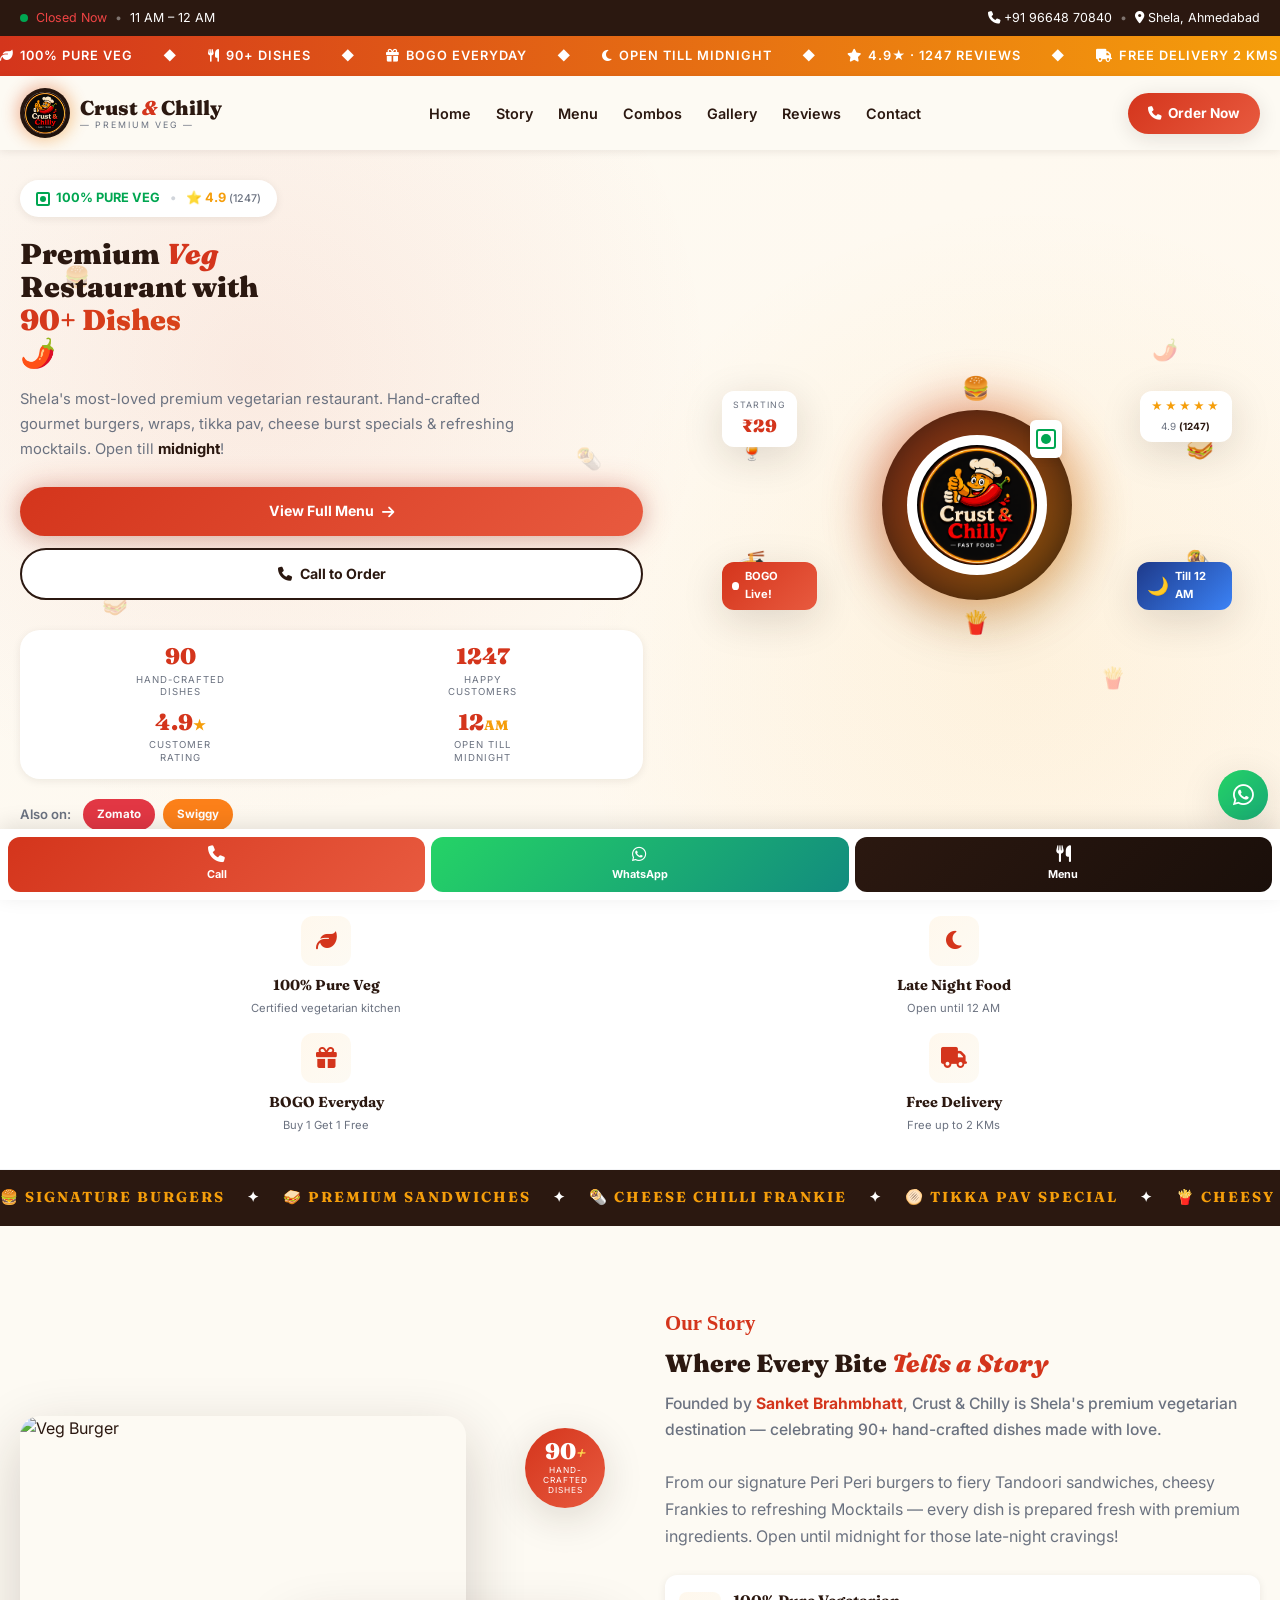
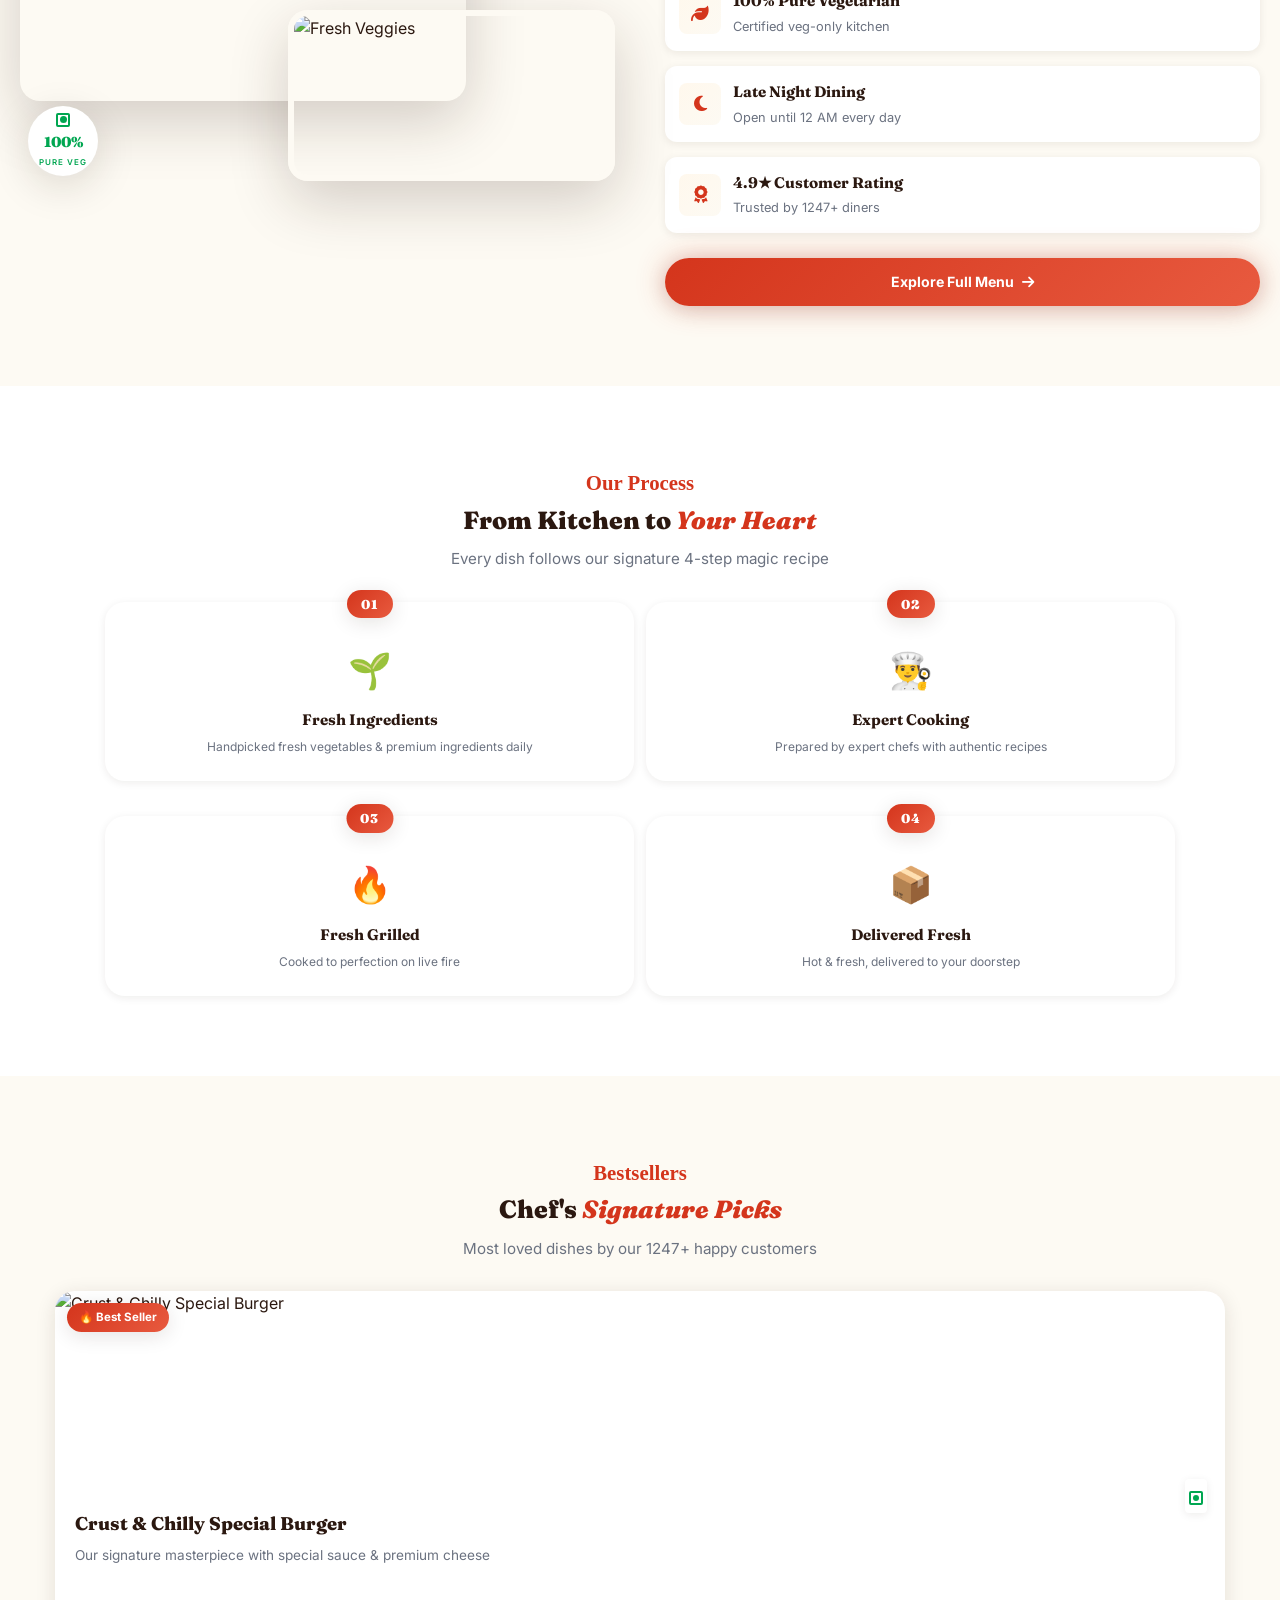
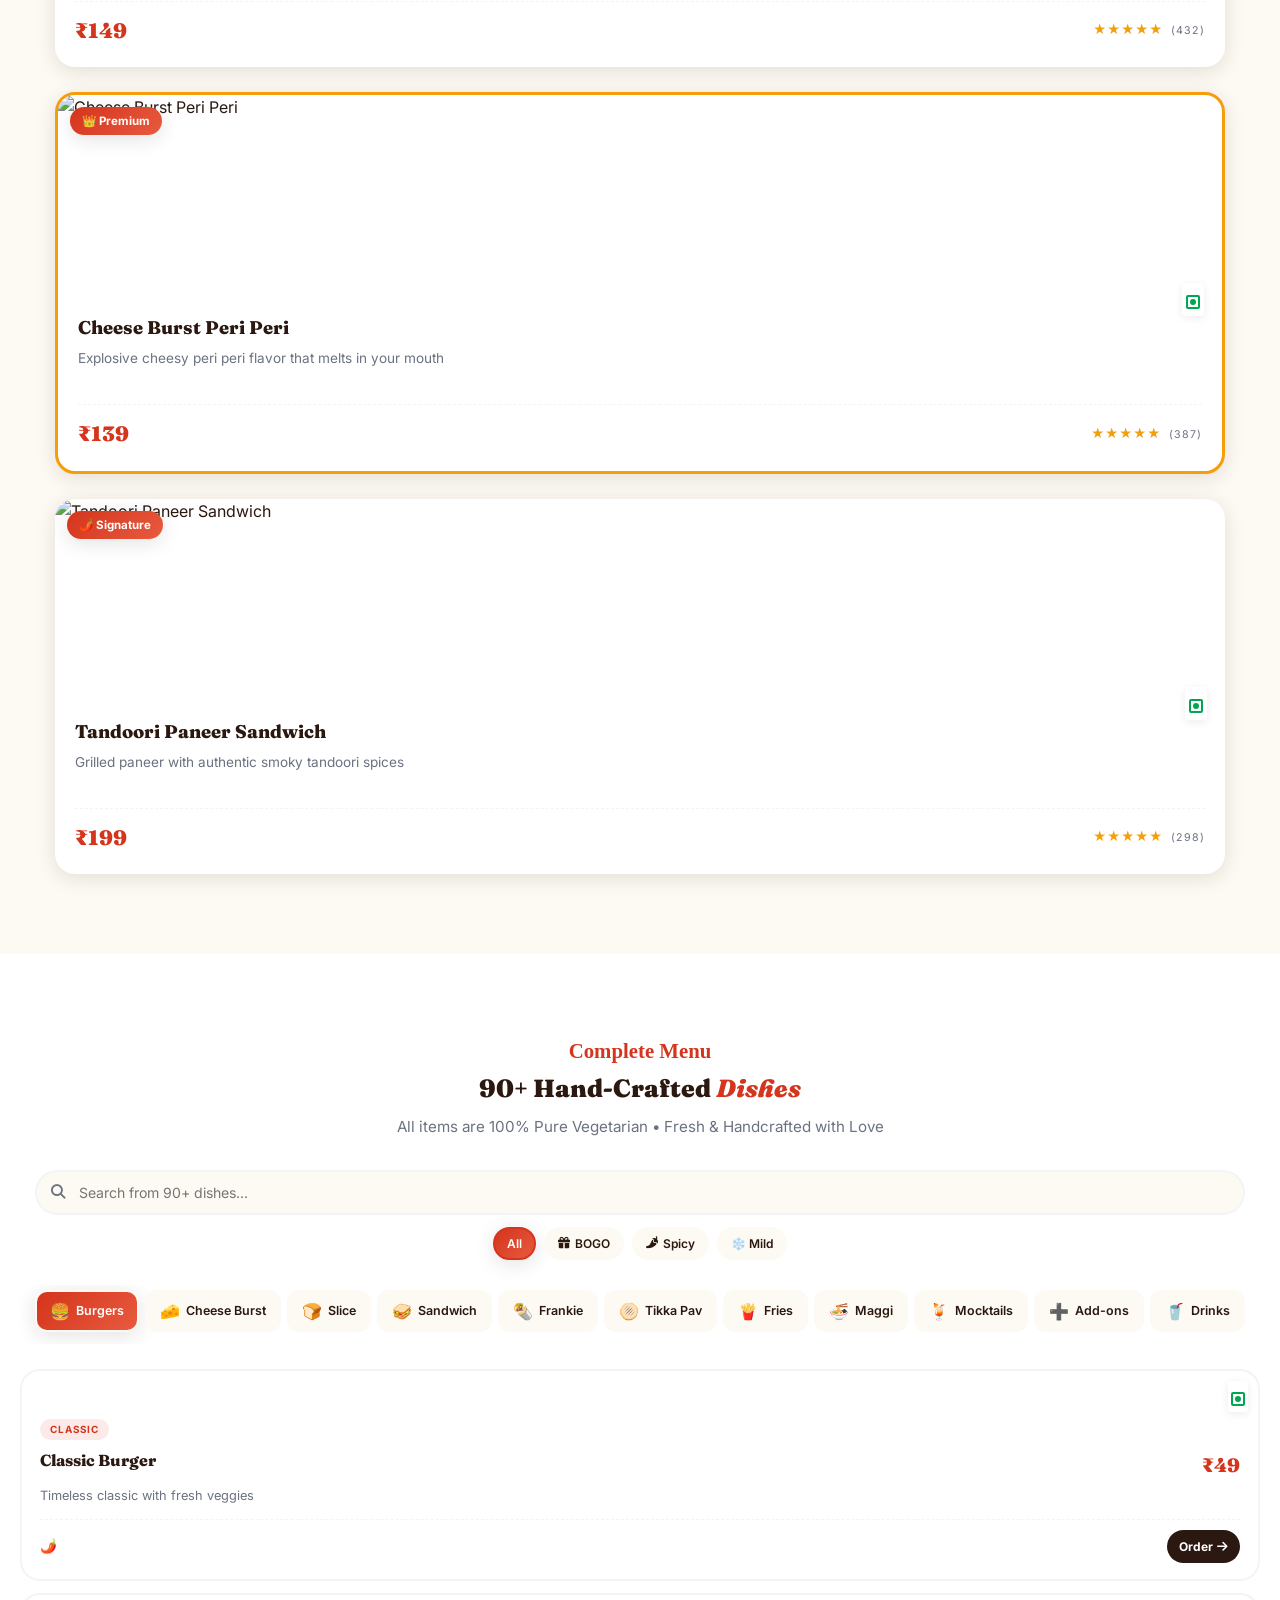
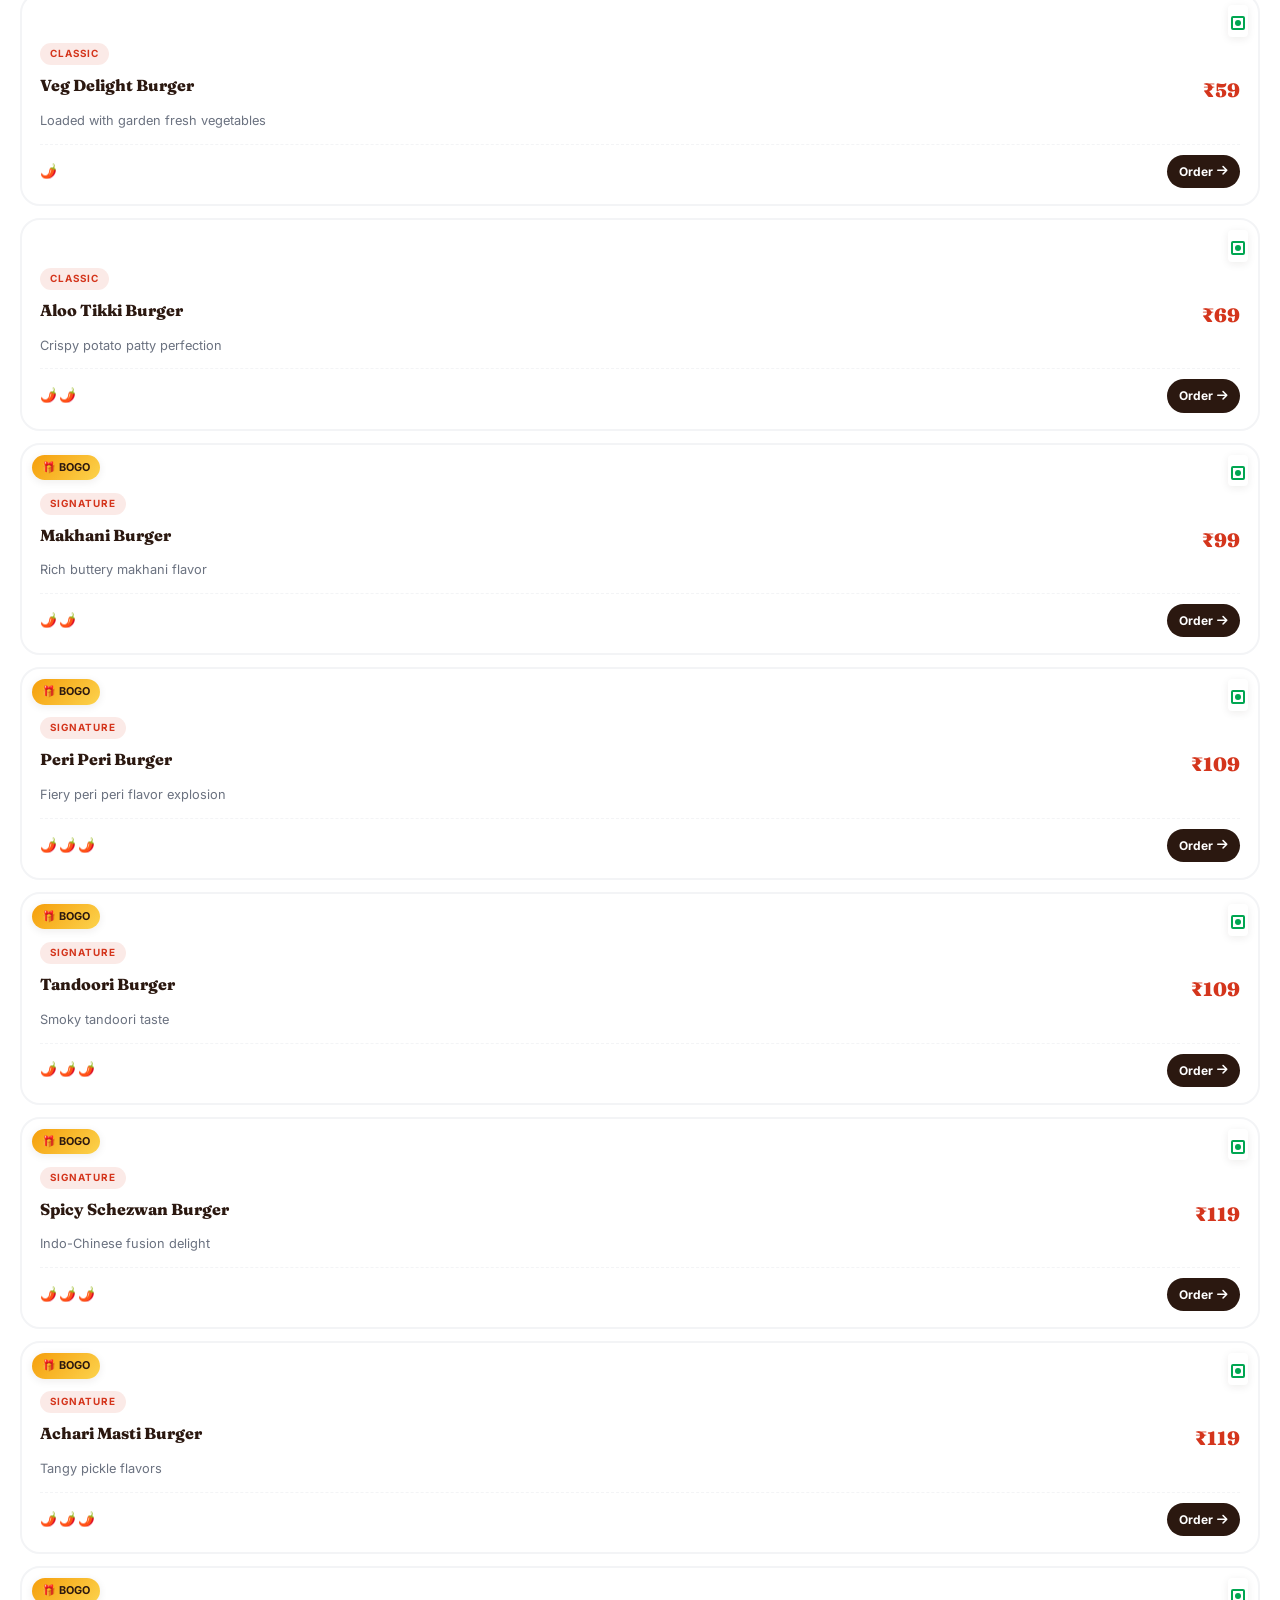
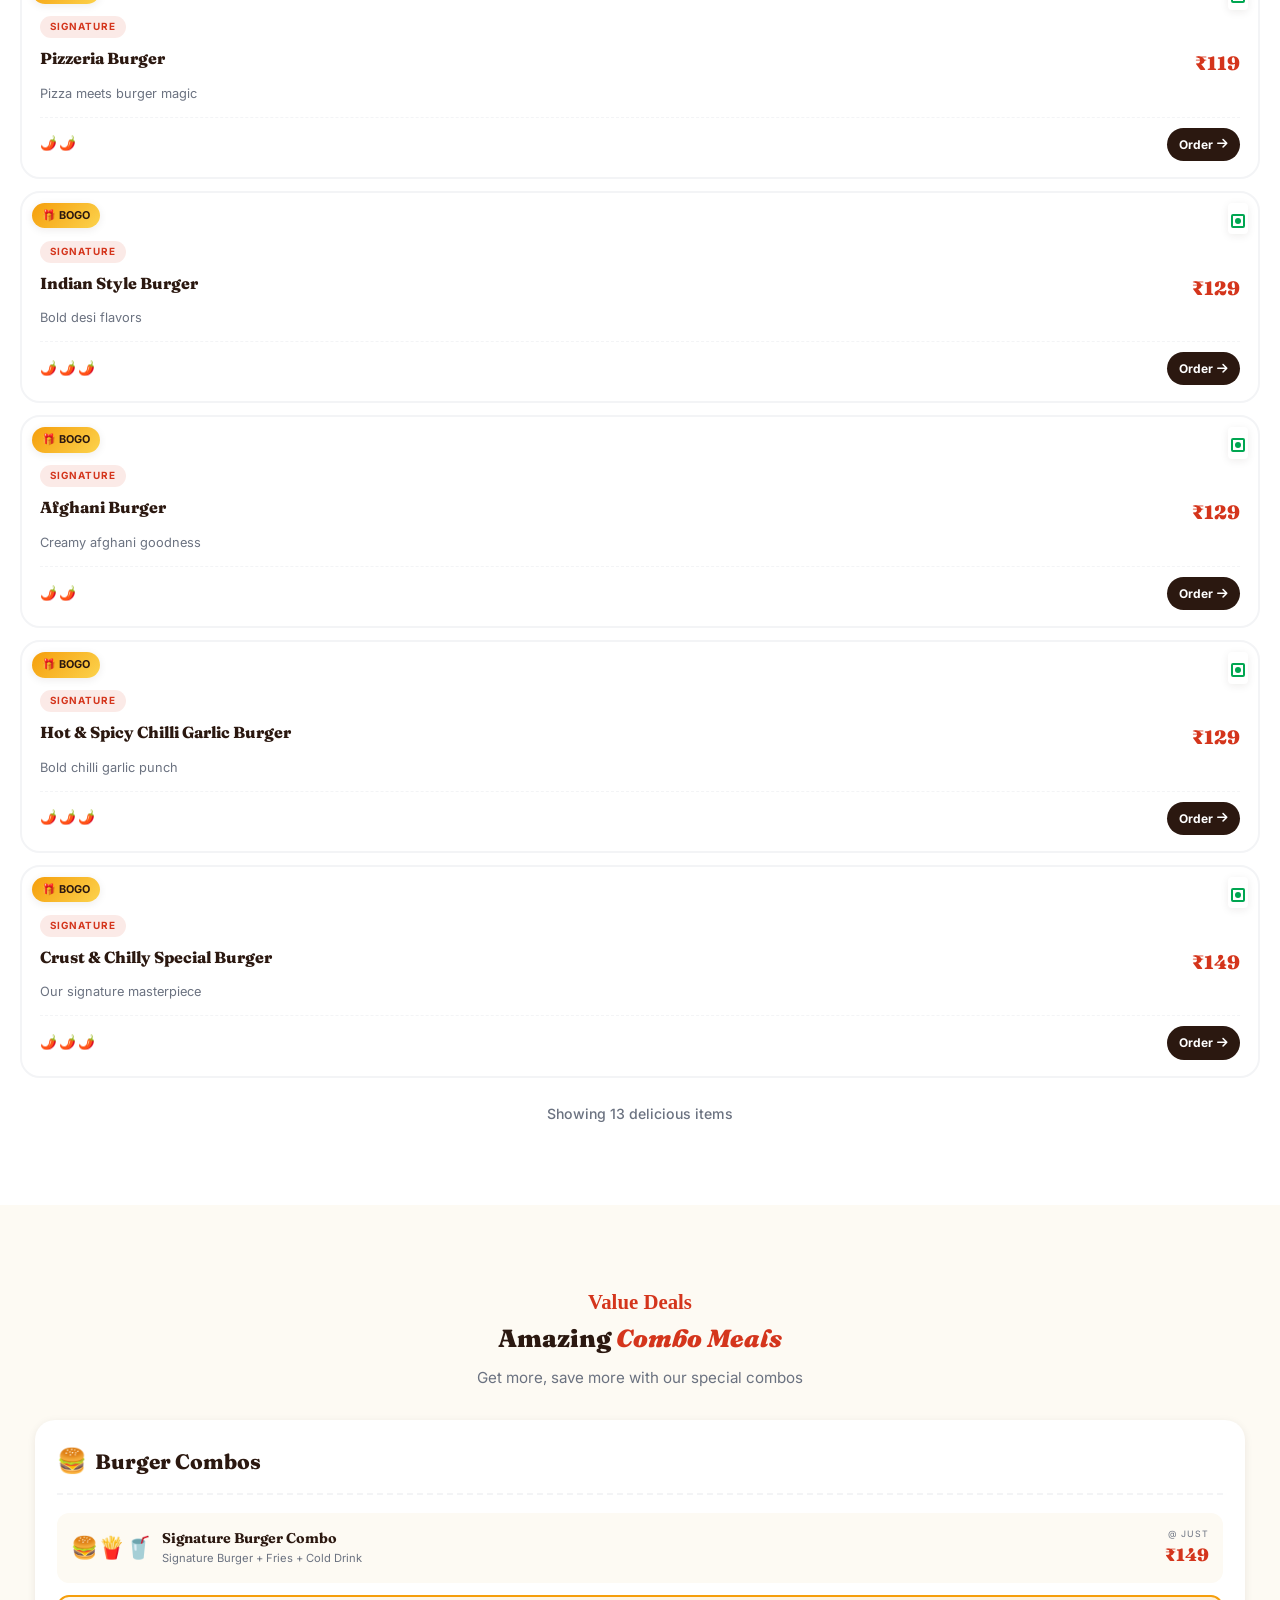
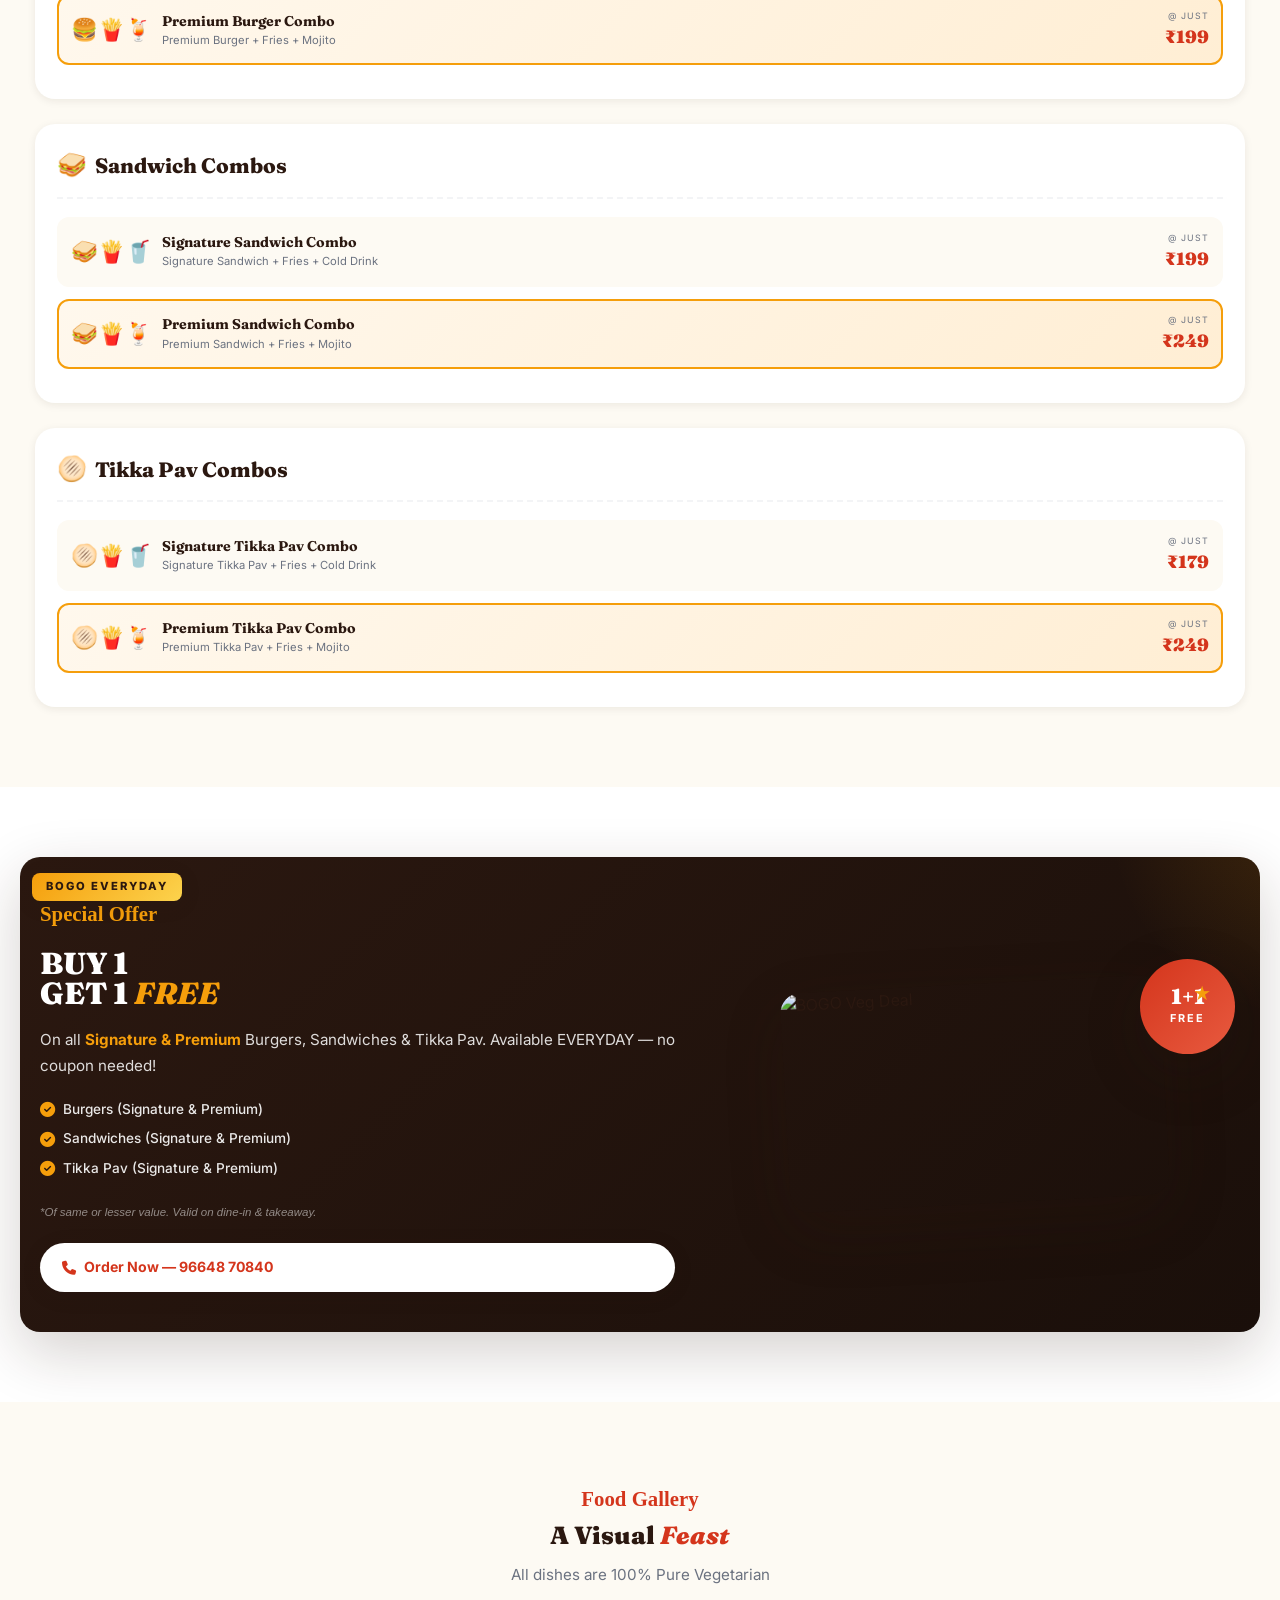
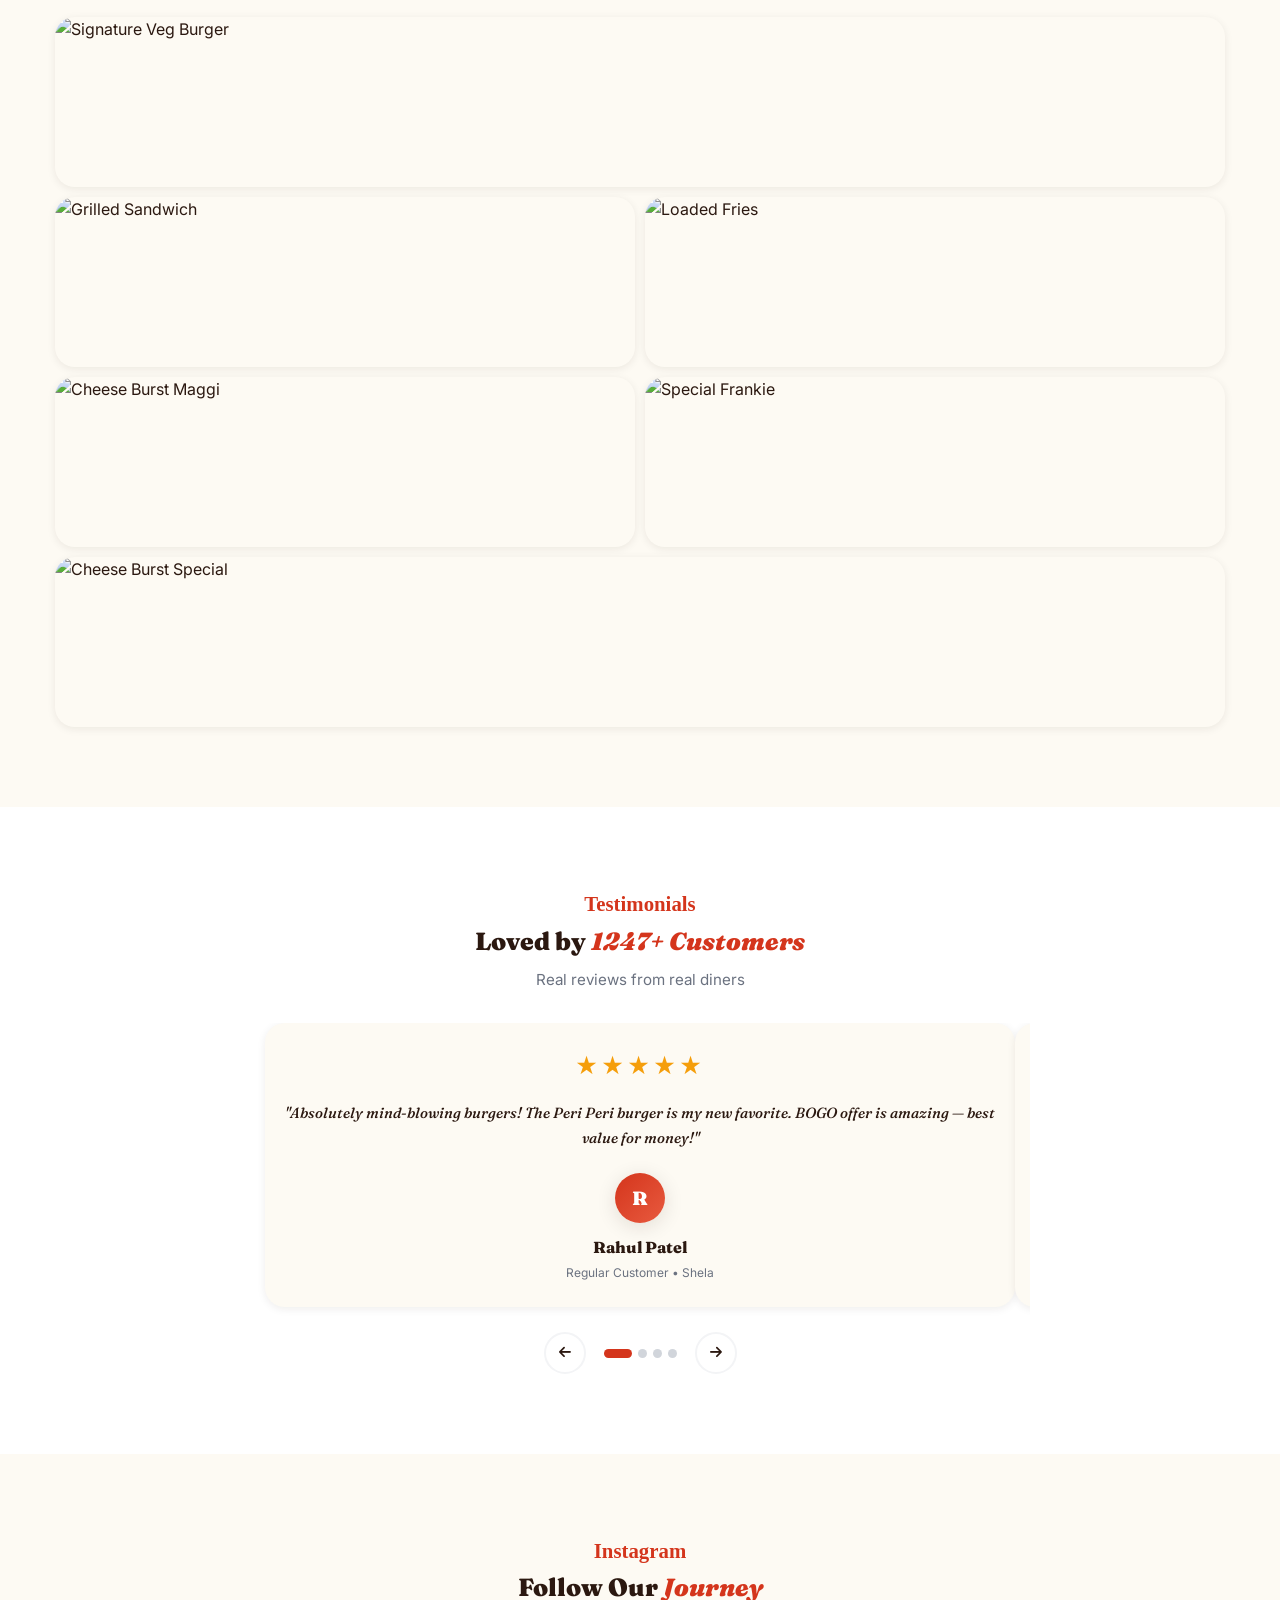
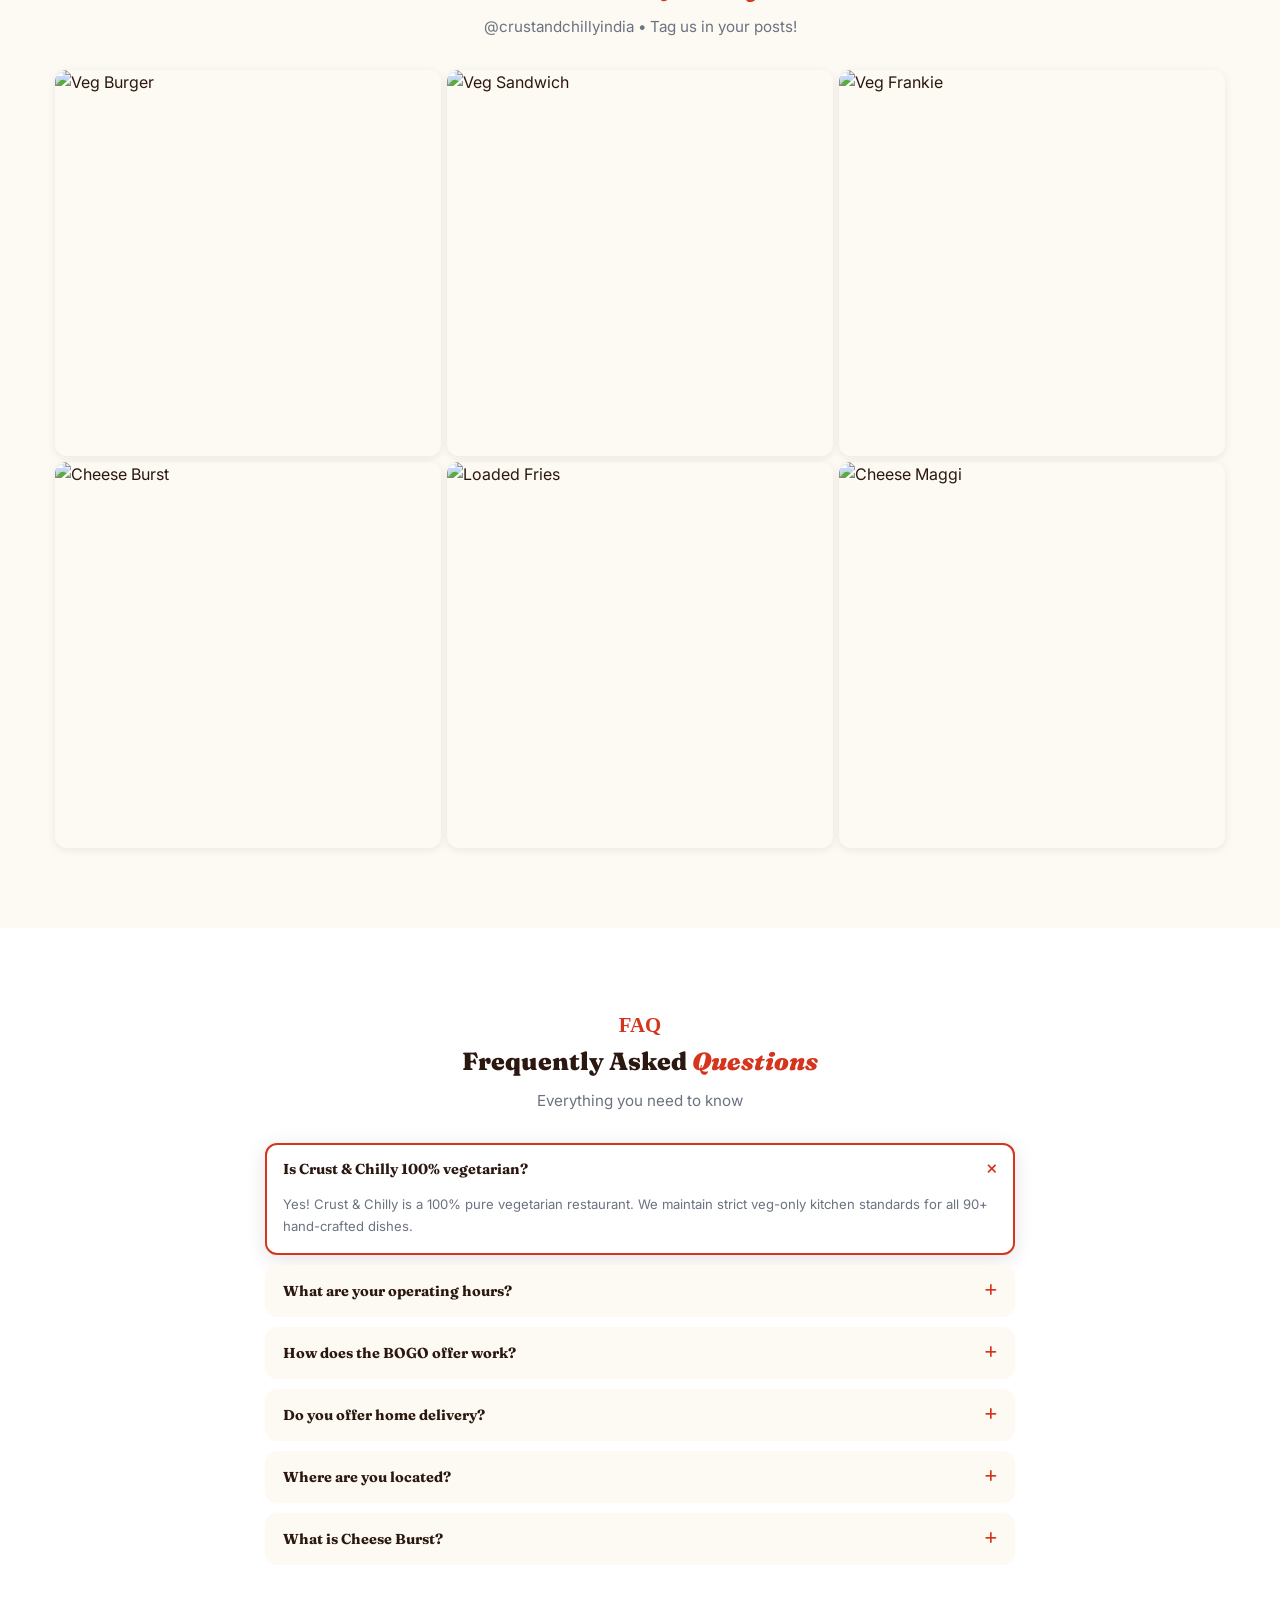
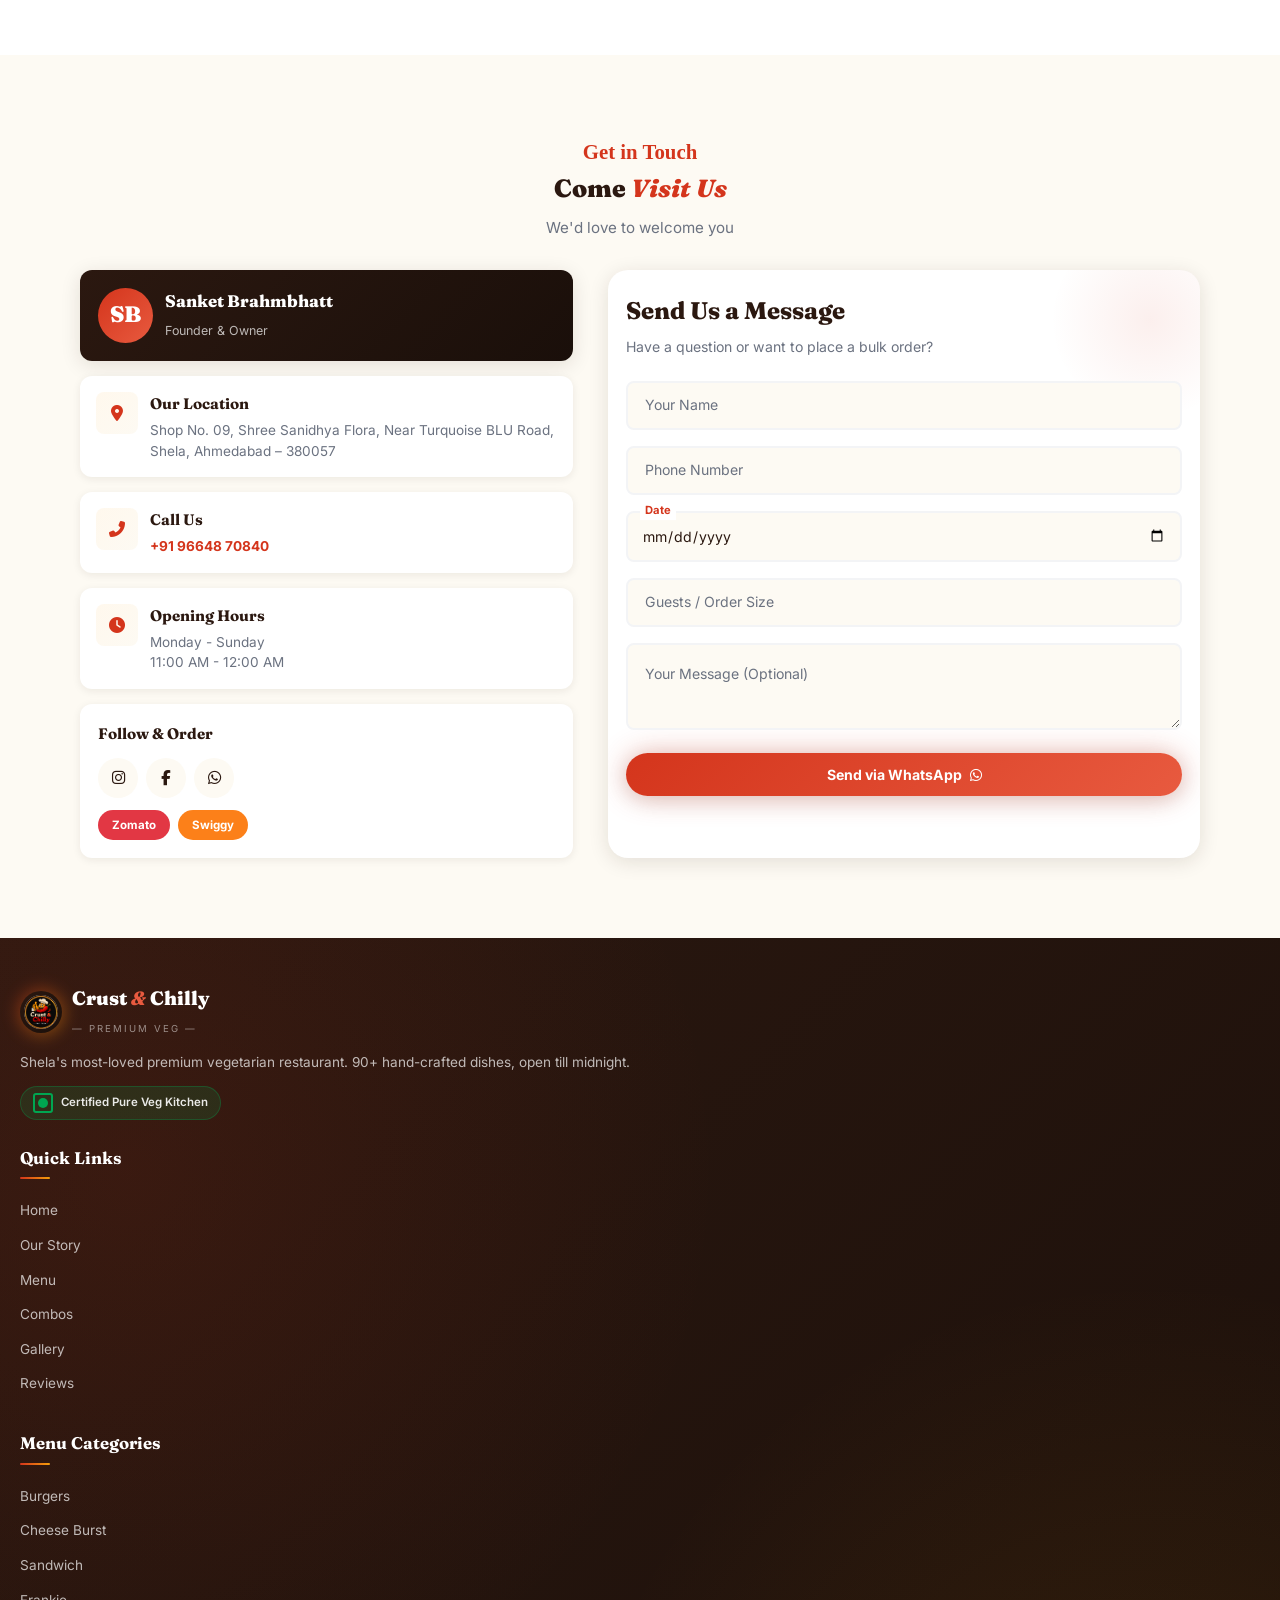
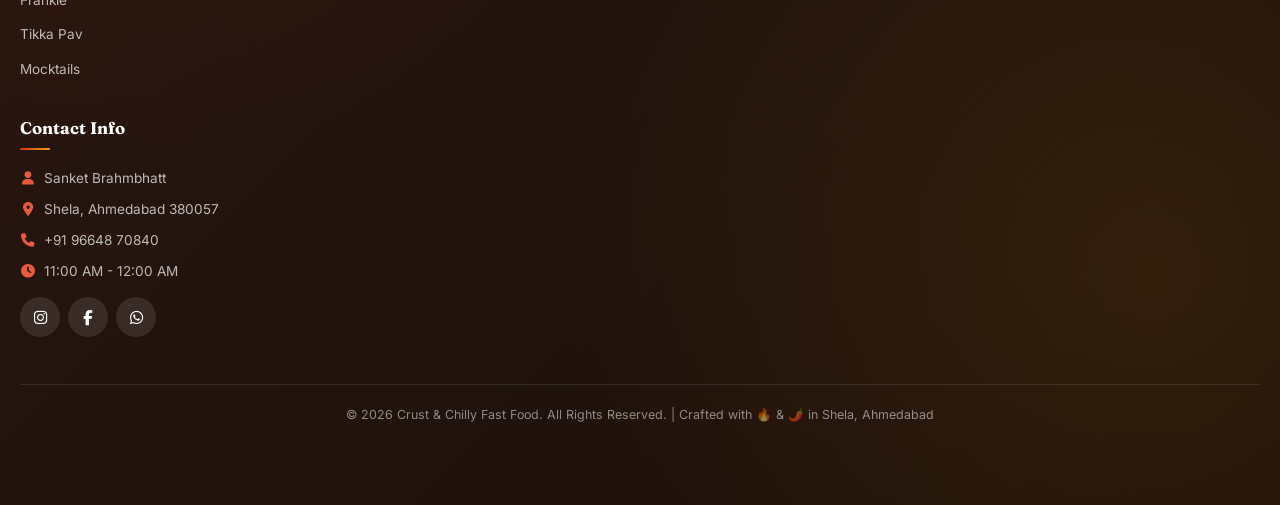
==== commit 9d19ce21: "update" ====
--- a/index.html
+++ b/index.html
@@ -2,58 +2,58 @@
 <html lang="en">
 <head>
 <meta charset="UTF-8">
-<meta name="viewport" content="width=device-width,initial-scale=1,viewport-fit=cover">
+<meta name="viewport" content="width=device-width,initial-scale=1,maximum-scale=5,viewport-fit=cover">
 <meta name="theme-color" content="#2B1810">
 <meta name="format-detection" content="telephone=no">
-
-<!-- ========== GOOGLE ANALYTICS ========== -->
+<meta name="mobile-web-app-capable" content="yes">
+<meta name="apple-mobile-web-app-capable" content="yes">
+<meta name="apple-mobile-web-app-status-bar-style" content="black-translucent">
+
+<title>Crust & Chilly | Premium 100% Veg Restaurant in Shela, Ahmedabad — Open Till 12 AM</title>
+<meta name="description" content="Shela's most-loved premium vegetarian restaurant. 90+ hand-crafted dishes — gourmet burgers, wraps, tikka pav & mocktails. Open 11 AM – 12 AM. Call to Order.">
+<meta name="keywords" content="best veg restaurant Shela, veg burgers Ahmedabad, late night food Shela, tikka pav, Crust and Chilly, vegetarian fast food">
+<meta name="author" content="Crust & Chilly">
+<meta name="robots" content="index,follow,max-image-preview:large">
+<link rel="canonical" href="https://crustandchilly.aitoolcor.com/">
+
+<meta property="og:type" content="restaurant">
+<meta property="og:title" content="Crust & Chilly | Premium Veg Restaurant — Shela">
+<meta property="og:description" content="90+ hand-crafted vegetarian dishes. Open till 12 AM in Shela, Ahmedabad.">
+<meta property="og:image" content="https://crustandchilly.aitoolcor.com/images/og.jpg">
+<meta property="og:url" content="https://crustandchilly.aitoolcor.com/">
+<meta property="og:site_name" content="Crust & Chilly">
+<meta property="og:locale" content="en_IN">
+
+<meta name="twitter:card" content="summary_large_image">
+<meta name="twitter:title" content="Crust & Chilly | Premium Veg Restaurant">
+<meta name="twitter:description" content="90+ dishes · 100% vegetarian · Open till 12 AM.">
+<meta name="twitter:image" content="https://crustandchilly.aitoolcor.com/images/og.jpg">
+
+<meta name="google-adsense-account" content="ca-pub-8473875587893208">
+<meta name="google-site-verification" content="gRWH_JtJqZdbeRny9sAHCQg-AFHd10tVOtADOhM_bC4">
+
+<link rel="manifest" href="manifest.json">
+<link rel="icon" type="image/png" href="images/logo.png">
+<link rel="apple-touch-icon" href="images/logo.png">
+
+<link rel="preconnect" href="https://fonts.googleapis.com">
+<link rel="preconnect" href="https://fonts.gstatic.com" crossorigin>
+<link rel="preconnect" href="https://cdnjs.cloudflare.com">
+<link rel="dns-prefetch" href="https://wa.me">
+<link rel="dns-prefetch" href="https://www.googletagmanager.com">
+
+<link href="https://fonts.googleapis.com/css2?family=Inter:wght@400;500;600;700;800&family=Fraunces:ital,opsz,wght@0,9..144,700;0,9..144,900;1,9..144,500;1,9..144,700&family=Caveat:wght@500;700&display=swap" rel="stylesheet">
+
+<link rel="stylesheet" href="style.css">
+<link rel="stylesheet" href="https://cdnjs.cloudflare.com/ajax/libs/font-awesome/6.4.0/css/all.min.css">
+
+<script async src="https://www.googletagmanager.com/gtag/js?id=G-QVFKTFQF4T"></script>
 <script>
     window.dataLayer = window.dataLayer || [];
     function gtag(){dataLayer.push(arguments);}
     gtag('js', new Date());
     gtag('config', 'G-QVFKTFQF4T', { page_path: window.location.pathname });
 </script>
-<script async src="https://www.googletagmanager.com/gtag/js?id=G-QVFKTFQF4T"></script>
-
-<!-- ========== GOOGLE ADSENSE ========== -->
-<meta name="google-adsense-account" content="ca-pub-8473875587893208">
-<meta name="google-site-verification" content="gRWH_JtJqZdbeRny9sAHCQg-AFHd10tVOtADOhM_bC4">
-
-<link rel="preconnect" href="https://pagead2.googlesyndication.com">
-<link rel="dns-prefetch" href="https://www.googletagmanager.com">
-
-<title>Crust & Chilly | Premium 100% Veg Restaurant in Shela, Ahmedabad — Open Till 12 AM</title>
-<meta name="description" content="Shela's most-loved premium vegetarian restaurant. 79 hand-crafted dishes — gourmet burgers, wraps, tikka pav & mocktails. Open 11 AM – 12 AM. Call to Order.">
-<meta name="keywords" content="best veg restaurant Shela, veg burgers Ahmedabad, late night food Shela, tikka pav, Crust and Chilly, vegetarian fast food">
-<meta name="author" content="Crust & Chilly">
-<meta name="robots" content="index,follow,max-image-preview:large">
-
-<meta property="og:type" content="restaurant">
-<meta property="og:title" content="Crust & Chilly | Premium Veg Restaurant — Shela">
-<meta property="og:description" content="79 hand-crafted vegetarian dishes. Open till 12 AM in Shela, Ahmedabad.">
-<meta property="og:image" content="https://crustandchilly.aitoolcor.com/images/og.jpg">
-<meta property="og:url" content="https://crustandchilly.aitoolcor.com/">
-<meta property="og:site_name" content="Crust & Chilly">
-<meta property="og:locale" content="en_IN">
-
-<meta name="twitter:card" content="summary_large_image">
-<meta name="twitter:title" content="Crust & Chilly | Premium Veg Restaurant">
-<meta name="twitter:description" content="79 dishes · 100% vegetarian · Open till 12 AM.">
-<meta name="twitter:image" content="https://crustandchilly.aitoolcor.com/images/og.jpg">
-
-<link rel="canonical" href="https://crustandchilly.aitoolcor.com/">
-<link rel="manifest" href="manifest.json">
-<link rel="icon" type="image/png" href="images/logo.png">
-<link rel="apple-touch-icon" href="images/logo.png">
-<meta name="msapplication-config" content="browserconfig.xml">
-
-<link rel="preconnect" href="https://fonts.googleapis.com">
-<link rel="preconnect" href="https://fonts.gstatic.com" crossorigin>
-<link rel="dns-prefetch" href="https://wa.me">
-<link href="https://fonts.googleapis.com/css2?family=Inter:wght@400;500;600;700;800&family=Fraunces:ital,opsz,wght@0,9..144,700;0,9..144,900;1,9..144,500;1,9..144,700&family=Caveat:wght@500;700&display=swap" rel="stylesheet">
-
-<link rel="stylesheet" href="style.css">
-<link rel="stylesheet" href="https://cdnjs.cloudflare.com/ajax/libs/font-awesome/6.4.0/css/all.min.css">
 
 <script type="application/ld+json">
 {"@context":"https://schema.org","@type":"Restaurant","name":"Crust & Chilly","image":"https://crustandchilly.aitoolcor.com/images/og.jpg","url":"https://crustandchilly.aitoolcor.com/","telephone":"+919664870840","servesCuisine":["Vegetarian","Indian","Fast Food"],"priceRange":"₹₹","address":{"@type":"PostalAddress","streetAddress":"Shop No.09, Shree Sanidhya Flora Rd","addressLocality":"Shela","addressRegion":"Gujarat","postalCode":"380057","addressCountry":"IN"},"openingHoursSpecification":{"@type":"OpeningHoursSpecification","dayOfWeek":["Monday","Tuesday","Wednesday","Thursday","Friday","Saturday","Sunday"],"opens":"11:00","closes":"00:00"},"aggregateRating":{"@type":"AggregateRating","ratingValue":"4.9","reviewCount":"1247"}}
@@ -61,12 +61,11 @@
 </head>
 <body>
 
-<!-- Loading Screen -->
 <div class="loader" id="loader">
     <div class="loader-content">
         <div class="loader-logo">
             <div class="loader-ring"></div>
-            <img src="images/logo.png" alt="Crust & Chilly" class="loader-logo-img">
+            <img src="images/logo.png" alt="Crust & Chilly" class="loader-logo-img" width="90" height="90">
         </div>
         <h2>Crust <span>&</span> Chilly</h2>
         <p class="loader-tag">— PREMIUM VEG RESTAURANT —</p>
@@ -74,15 +73,14 @@
     </div>
 </div>
 
-<!-- Live Status Bar -->
-<div class="status-bar" id="statusBar">
+<div class="status-bar">
     <div class="container">
         <div class="status-content">
             <div class="status-left">
                 <span class="live-dot"></span>
                 <span id="liveStatus">Open Now</span>
                 <span class="status-sep">•</span>
-                <span>11 AM – 12 AM (Midnight)</span>
+                <span>11 AM – 12 AM</span>
             </div>
             <div class="status-right">
                 <a href="tel:9664870840"><i class="fas fa-phone"></i> +91 96648 70840</a>
@@ -93,12 +91,11 @@
     </div>
 </div>
 
-<!-- Top Banner -->
 <div class="top-banner">
     <div class="banner-track">
         <span><i class="fas fa-leaf"></i> 100% PURE VEG</span>
         <span>◆</span>
-        <span><i class="fas fa-utensils"></i> 79 HAND-CRAFTED DISHES</span>
+        <span><i class="fas fa-utensils"></i> 90+ DISHES</span>
         <span>◆</span>
         <span><i class="fas fa-gift"></i> BOGO EVERYDAY</span>
         <span>◆</span>
@@ -110,45 +107,119 @@
         <span>◆</span>
         <span><i class="fas fa-leaf"></i> 100% PURE VEG</span>
         <span>◆</span>
-        <span><i class="fas fa-utensils"></i> 79 HAND-CRAFTED DISHES</span>
+        <span><i class="fas fa-utensils"></i> 90+ DISHES</span>
         <span>◆</span>
         <span><i class="fas fa-gift"></i> BOGO EVERYDAY</span>
         <span>◆</span>
     </div>
 </div>
 
-<!-- Navbar -->
 <nav class="navbar" id="navbar">
     <div class="nav-container">
         <a href="#home" class="logo">
             <div class="logo-circle">
                 <div class="logo-glow"></div>
-                <img src="images/logo.png" alt="Crust & Chilly Logo" class="logo-img">
+                <img src="images/logo.png" alt="Crust & Chilly Logo" class="logo-img" width="50" height="50">
             </div>
             <div class="logo-text-wrap">
                 <span class="logo-text">Crust <em>&</em> Chilly</span>
                 <small>— PREMIUM VEG —</small>
             </div>
         </a>
+        
         <ul class="nav-menu" id="navMenu">
-            <li><a href="#home" class="nav-link">Home</a></li>
-            <li><a href="#about" class="nav-link">Story</a></li>
-            <li><a href="#menu" class="nav-link">Menu</a></li>
-            <li><a href="#combo" class="nav-link">Combos</a></li>
-            <li><a href="#gallery" class="nav-link">Gallery</a></li>
-            <li><a href="#reviews" class="nav-link">Reviews</a></li>
-            <li><a href="#contact" class="nav-link">Contact</a></li>
+            <li class="nav-menu-top">
+                <div class="nav-menu-brand">Crust <em>&</em> Chilly</div>
+                <button type="button" class="nav-menu-close" id="navMenuClose" aria-label="Close menu" onclick="closeMobileMenu()">
+                    <i class="fas fa-times"></i>
+                </button>
+            </li>
+            <li><a href="#home" class="nav-link"><i class="fas fa-home"></i> Home</a></li>
+            <li><a href="#about" class="nav-link"><i class="fas fa-book-open"></i> Story</a></li>
+            <li><a href="#menu" class="nav-link"><i class="fas fa-utensils"></i> Menu</a></li>
+            <li><a href="#combo" class="nav-link"><i class="fas fa-gift"></i> Combos</a></li>
+            <li><a href="#gallery" class="nav-link"><i class="fas fa-images"></i> Gallery</a></li>
+            <li><a href="#reviews" class="nav-link"><i class="fas fa-star"></i> Reviews</a></li>
+            <li><a href="#contact" class="nav-link"><i class="fas fa-phone"></i> Contact</a></li>
+            <li class="nav-menu-bottom">
+                <a href="tel:9664870840" class="mobile-cta-btn">
+                    <i class="fas fa-phone"></i> Call to Order
+                </a>
+                <a href="https://wa.me/919664870840" class="mobile-wa-btn">
+                    <i class="fab fa-whatsapp"></i> WhatsApp
+                </a>
+            </li>
         </ul>
+        
         <a href="tel:9664870840" class="nav-cta">
             <i class="fas fa-phone"></i> Order Now
         </a>
-        <div class="hamburger" id="hamburger">
+        <button type="button" class="hamburger" id="hamburger" aria-label="Toggle menu" onclick="toggleMobileMenu()">
             <span></span><span></span><span></span>
-        </div>
+        </button>
     </div>
 </nav>
 
-<!-- Hero Section -->
+<div class="nav-overlay" id="navOverlay" onclick="closeMobileMenu()"></div>
+
+<!-- ============================================
+     INLINE HAMBURGER SCRIPT - GUARANTEED WORKING
+     ============================================ -->
+<script>
+function toggleMobileMenu() {
+    var hamburger = document.getElementById('hamburger');
+    var navMenu = document.getElementById('navMenu');
+    var navOverlay = document.getElementById('navOverlay');
+    
+    if (hamburger.classList.contains('active')) {
+        closeMobileMenu();
+    } else {
+        hamburger.classList.add('active');
+        navMenu.classList.add('active');
+        if (navOverlay) navOverlay.classList.add('active');
+        document.body.classList.add('menu-open');
+        document.body.style.overflow = 'hidden';
+    }
+}
+
+function closeMobileMenu() {
+    var hamburger = document.getElementById('hamburger');
+    var navMenu = document.getElementById('navMenu');
+    var navOverlay = document.getElementById('navOverlay');
+    
+    if (hamburger) hamburger.classList.remove('active');
+    if (navMenu) navMenu.classList.remove('active');
+    if (navOverlay) navOverlay.classList.remove('active');
+    document.body.classList.remove('menu-open');
+    document.body.style.overflow = '';
+}
+
+// Close menu when nav links clicked
+document.addEventListener('DOMContentLoaded', function() {
+    var navLinks = document.querySelectorAll('.nav-menu .nav-link');
+    for (var i = 0; i < navLinks.length; i++) {
+        navLinks[i].addEventListener('click', function() {
+            setTimeout(closeMobileMenu, 150);
+        });
+    }
+    
+    var mobileCta = document.querySelector('.mobile-cta-btn');
+    if (mobileCta) mobileCta.addEventListener('click', function() {
+        setTimeout(closeMobileMenu, 150);
+    });
+    
+    var mobileWa = document.querySelector('.mobile-wa-btn');
+    if (mobileWa) mobileWa.addEventListener('click', function() {
+        setTimeout(closeMobileMenu, 150);
+    });
+    
+    // ESC key to close
+    document.addEventListener('keydown', function(e) {
+        if (e.key === 'Escape' || e.keyCode === 27) closeMobileMenu();
+    });
+});
+</script>
+
 <section class="hero" id="home">
     <div class="hero-bg"></div>
     <div class="floating-emojis">
@@ -170,14 +241,14 @@
                 <span class="rating-mini">⭐ 4.9 <small>(1247)</small></span>
             </div>
             <h1 class="hero-title">
-                <span class="line-1">Premium <em>Veg</em></span>
-                <span class="line-2">Restaurant with</span>
-                <span class="line-3"><span class="fire-text">79 Dishes</span> 🌶️</span>
+                <span>Premium <em>Veg</em></span>
+                <span>Restaurant with</span>
+                <span><span class="fire-text">90+ Dishes</span> 🌶️</span>
             </h1>
-            <p class="hero-desc">Shela's most-loved premium vegetarian restaurant. Hand-crafted gourmet burgers, wraps, tikka pav, cheese blast specials & refreshing mocktails. Open till <strong>midnight</strong>!</p>
+            <p class="hero-desc">Shela's most-loved premium vegetarian restaurant. Hand-crafted gourmet burgers, wraps, tikka pav, cheese burst specials & refreshing mocktails. Open till <strong>midnight</strong>!</p>
             <div class="hero-actions">
                 <a href="#menu" class="btn-glow">
-                    <span>View 79 Dishes</span>
+                    <span>View Full Menu</span>
                     <i class="fas fa-arrow-right"></i>
                 </a>
                 <a href="tel:9664870840" class="btn-outline">
@@ -187,7 +258,7 @@
             </div>
             <div class="hero-stats">
                 <div class="hs-item">
-                    <div class="hs-num" data-count="79">0</div>
+                    <div class="hs-num" data-count="90">0</div>
                     <div class="hs-label">Hand-Crafted<br>Dishes</div>
                 </div>
                 <div class="hs-item">
@@ -218,7 +289,7 @@
             <div class="hero-logo-display">
                 <div class="big-logo">
                     <div class="big-logo-glow"></div>
-                    <img src="images/logo.png" alt="Crust & Chilly" class="big-logo-img">
+                    <img src="images/logo.png" alt="Crust & Chilly" class="big-logo-img" width="280" height="280">
                 </div>
                 <div class="veg-corner">
                     <span class="veg-square-large"><span class="veg-circle-large"></span></span>
@@ -244,59 +315,44 @@
     </div>
 </section>
 
-<!-- Trust Bar -->
 <section class="trust-bar">
     <div class="container">
         <div class="trust-grid">
             <div class="trust-item">
                 <div class="trust-icon"><i class="fas fa-leaf"></i></div>
-                <div>
-                    <h4>100% Pure Veg</h4>
-                    <p>Certified vegetarian kitchen</p>
-                </div>
+                <div><h4>100% Pure Veg</h4><p>Certified vegetarian kitchen</p></div>
             </div>
             <div class="trust-item">
                 <div class="trust-icon"><i class="fas fa-moon"></i></div>
-                <div>
-                    <h4>Late Night Food</h4>
-                    <p>Open until 12 AM (Midnight)</p>
-                </div>
+                <div><h4>Late Night Food</h4><p>Open until 12 AM</p></div>
             </div>
             <div class="trust-item">
                 <div class="trust-icon"><i class="fas fa-gift"></i></div>
-                <div>
-                    <h4>BOGO Everyday</h4>
-                    <p>Buy 1 Get 1 on Signature & Premium</p>
-                </div>
+                <div><h4>BOGO Everyday</h4><p>Buy 1 Get 1 Free</p></div>
             </div>
             <div class="trust-item">
                 <div class="trust-icon"><i class="fas fa-truck"></i></div>
-                <div>
-                    <h4>Free Delivery</h4>
-                    <p>Free delivery up to 2 KMs</p>
-                </div>
-            </div>
-        </div>
-    </div>
-</section>
-
-<!-- Marquee -->
+                <div><h4>Free Delivery</h4><p>Free up to 2 KMs</p></div>
+            </div>
+        </div>
+    </div>
+</section>
+
 <div class="marquee">
     <div class="marquee-track">
         <span>🍔 SIGNATURE BURGERS</span><span>✦</span>
         <span>🥪 PREMIUM SANDWICHES</span><span>✦</span>
-        <span>🌯 CHEESE CHILLY FRANKIE</span><span>✦</span>
+        <span>🌯 CHEESE CHILLI FRANKIE</span><span>✦</span>
         <span>🫓 TIKKA PAV SPECIAL</span><span>✦</span>
         <span>🍟 CHEESY LOADED FRIES</span><span>✦</span>
         <span>🍹 MOJITOS & MOCKTAILS</span><span>✦</span>
+        <span>🧀 CHEESE BURST BURGERS</span><span>✦</span>
         <span>🍔 SIGNATURE BURGERS</span><span>✦</span>
         <span>🥪 PREMIUM SANDWICHES</span><span>✦</span>
-        <span>🌯 CHEESE CHILLY FRANKIE</span><span>✦</span>
-        <span>🫓 TIKKA PAV SPECIAL</span><span>✦</span>
+        <span>🌯 CHEESE CHILLI FRANKIE</span><span>✦</span>
     </div>
 </div>
 
-<!-- About Section -->
 <section class="about" id="about">
     <div class="container">
         <div class="about-wrap">
@@ -308,7 +364,7 @@
                     <img src="https://images.unsplash.com/photo-1619740455993-9e612b1af08a?w=400&q=80" alt="Fresh Veggies" loading="lazy">
                 </div>
                 <div class="experience-badge">
-                    <span class="badge-number">79<em>+</em></span>
+                    <span class="badge-number">90<em>+</em></span>
                     <span class="badge-text">Hand-Crafted<br>Dishes</span>
                 </div>
                 <div class="veg-stamp">
@@ -322,29 +378,20 @@
             <div class="about-content">
                 <span class="section-label">Our Story</span>
                 <h2 class="section-title">Where Every Bite <em>Tells a Story</em></h2>
-                <p class="about-lead">Founded by <strong>Sanket Brahmbhatt</strong>, Crust & Chilly is Shela's premium vegetarian destination — celebrating 79 hand-crafted dishes made with love.</p>
+                <p class="about-lead">Founded by <strong>Sanket Brahmbhatt</strong>, Crust & Chilly is Shela's premium vegetarian destination — celebrating 90+ hand-crafted dishes made with love.</p>
                 <p>From our signature Peri Peri burgers to fiery Tandoori sandwiches, cheesy Frankies to refreshing Mocktails — every dish is prepared fresh with premium ingredients. Open until midnight for those late-night cravings!</p>
                 <div class="about-highlights">
                     <div class="highlight-item">
                         <div class="highlight-icon"><i class="fas fa-leaf"></i></div>
-                        <div>
-                            <h4>100% Pure Vegetarian</h4>
-                            <p>Certified veg-only kitchen</p>
-                        </div>
+                        <div><h4>100% Pure Vegetarian</h4><p>Certified veg-only kitchen</p></div>
                     </div>
                     <div class="highlight-item">
                         <div class="highlight-icon"><i class="fas fa-moon"></i></div>
-                        <div>
-                            <h4>Late Night Dining</h4>
-                            <p>Open until 12 AM every day</p>
-                        </div>
+                        <div><h4>Late Night Dining</h4><p>Open until 12 AM every day</p></div>
                     </div>
                     <div class="highlight-item">
                         <div class="highlight-icon"><i class="fas fa-award"></i></div>
-                        <div>
-                            <h4>4.9★ Customer Rating</h4>
-                            <p>Trusted by 1247+ happy diners</p>
-                        </div>
+                        <div><h4>4.9★ Customer Rating</h4><p>Trusted by 1247+ diners</p></div>
                     </div>
                 </div>
                 <a href="#menu" class="btn-glow">
@@ -356,7 +403,6 @@
     </div>
 </section>
 
-<!-- Process Section -->
 <section class="process">
     <div class="container">
         <div class="section-head">
@@ -382,19 +428,18 @@
                 <div class="step-number">03</div>
                 <div class="step-icon">🔥</div>
                 <h3>Fresh Grilled</h3>
-                <p>Cooked to perfection on live fire for authentic taste</p>
+                <p>Cooked to perfection on live fire</p>
             </div>
             <div class="process-step">
                 <div class="step-number">04</div>
                 <div class="step-icon">📦</div>
                 <h3>Delivered Fresh</h3>
-                <p>Hot & fresh, delivered right to your doorstep</p>
-            </div>
-        </div>
-    </div>
-</section>
-
-<!-- Chef's Recommendation -->
+                <p>Hot & fresh, delivered to your doorstep</p>
+            </div>
+        </div>
+    </div>
+</section>
+
 <section class="recommended">
     <div class="container">
         <div class="section-head">
@@ -406,14 +451,14 @@
             <div class="rec-card">
                 <div class="rec-badge">🔥 Best Seller</div>
                 <div class="rec-image">
-                    <img src="https://images.unsplash.com/photo-1586190848861-99aa4a171e90?w=500&q=80" alt="Veg Aloo Tikki Burger" loading="lazy">
+                    <img src="https://images.unsplash.com/photo-1586190848861-99aa4a171e90?w=500&q=80" alt="Crust & Chilly Special Burger" loading="lazy">
                 </div>
                 <div class="rec-content">
                     <div class="rec-veg-mark"><span class="veg-square"><span class="veg-circle"></span></span></div>
                     <h3>Crust & Chilly Special Burger</h3>
                     <p>Our signature masterpiece with special sauce & premium cheese</p>
                     <div class="rec-footer">
-                        <span class="rec-price">₹159</span>
+                        <span class="rec-price">₹149</span>
                         <div class="rec-rating">★★★★★ <small>(432)</small></div>
                     </div>
                 </div>
@@ -421,11 +466,11 @@
             <div class="rec-card featured">
                 <div class="rec-badge">👑 Premium</div>
                 <div class="rec-image">
-                    <img src="https://images.unsplash.com/photo-1571091655789-405eb7a3a3a8?w=500&q=80" alt="Veg Cheese Burger" loading="lazy">
+                    <img src="https://images.unsplash.com/photo-1571091655789-405eb7a3a3a8?w=500&q=80" alt="Cheese Burst Peri Peri" loading="lazy">
                 </div>
                 <div class="rec-content">
                     <div class="rec-veg-mark"><span class="veg-square"><span class="veg-circle"></span></span></div>
-                    <h3>Cheese Blast Peri Peri</h3>
+                    <h3>Cheese Burst Peri Peri</h3>
                     <p>Explosive cheesy peri peri flavor that melts in your mouth</p>
                     <div class="rec-footer">
                         <span class="rec-price">₹139</span>
@@ -436,7 +481,7 @@
             <div class="rec-card">
                 <div class="rec-badge">🌶️ Signature</div>
                 <div class="rec-image">
-                    <img src="https://images.unsplash.com/photo-1528735602780-2552fd46c7af?w=500&q=80" alt="Grilled Veg Sandwich" loading="lazy">
+                    <img src="https://images.unsplash.com/photo-1528735602780-2552fd46c7af?w=500&q=80" alt="Tandoori Paneer Sandwich" loading="lazy">
                 </div>
                 <div class="rec-content">
                     <div class="rec-veg-mark"><span class="veg-square"><span class="veg-circle"></span></span></div>
@@ -452,23 +497,22 @@
     </div>
 </section>
 
-<!-- Menu Section -->
 <section class="menu" id="menu">
     <div class="container">
         <div class="section-head">
             <span class="section-label">Complete Menu</span>
-            <h2 class="section-title">79 Hand-Crafted <em>Dishes</em></h2>
+            <h2 class="section-title">90+ Hand-Crafted <em>Dishes</em></h2>
             <p>All items are 100% Pure Vegetarian • Fresh & Handcrafted with Love</p>
         </div>
 
         <div class="menu-filters">
             <div class="search-box">
                 <i class="fas fa-search"></i>
-                <input type="text" id="menuSearch" placeholder="Search from 79 dishes...">
+                <input type="text" id="menuSearch" placeholder="Search from 90+ dishes..." aria-label="Search menu">
             </div>
             <div class="filter-options">
-                <button class="filter-chip active" data-filter="all">All Items</button>
-                <button class="filter-chip" data-filter="bogo"><i class="fas fa-gift"></i> BOGO Only</button>
+                <button class="filter-chip active" data-filter="all">All</button>
+                <button class="filter-chip" data-filter="bogo"><i class="fas fa-gift"></i> BOGO</button>
                 <button class="filter-chip" data-filter="spicy"><i class="fas fa-pepper-hot"></i> Spicy</button>
                 <button class="filter-chip" data-filter="mild">❄️ Mild</button>
             </div>
@@ -476,14 +520,16 @@
 
         <div class="menu-tabs" id="menuTabs">
             <button class="tab-btn active" data-category="burgers"><span class="tab-icon">🍔</span><span>Burgers</span></button>
-            <button class="tab-btn" data-category="cheeseBlast"><span class="tab-icon">🧀</span><span>Cheese Blast</span></button>
+            <button class="tab-btn" data-category="cheeseBurst"><span class="tab-icon">🧀</span><span>Cheese Burst</span></button>
             <button class="tab-btn" data-category="slice"><span class="tab-icon">🍞</span><span>Slice</span></button>
-            <button class="tab-btn" data-category="sandwich"><span class="tab-icon">🥪</span><span>3 Layer Sandwich</span></button>
+            <button class="tab-btn" data-category="sandwich"><span class="tab-icon">🥪</span><span>Sandwich</span></button>
             <button class="tab-btn" data-category="frankie"><span class="tab-icon">🌯</span><span>Frankie</span></button>
             <button class="tab-btn" data-category="tikka"><span class="tab-icon">🫓</span><span>Tikka Pav</span></button>
             <button class="tab-btn" data-category="fries"><span class="tab-icon">🍟</span><span>Fries</span></button>
             <button class="tab-btn" data-category="maggi"><span class="tab-icon">🍜</span><span>Maggi</span></button>
             <button class="tab-btn" data-category="mojitos"><span class="tab-icon">🍹</span><span>Mocktails</span></button>
+            <button class="tab-btn" data-category="addons"><span class="tab-icon">➕</span><span>Add-ons</span></button>
+            <button class="tab-btn" data-category="drinks"><span class="tab-icon">🥤</span><span>Drinks</span></button>
         </div>
 
         <div class="menu-grid" id="menuGrid"></div>
@@ -491,7 +537,6 @@
     </div>
 </section>
 
-<!-- Combo Section -->
 <section class="combo" id="combo">
     <div class="container">
         <div class="section-head">
@@ -561,7 +606,6 @@
     </div>
 </section>
 
-<!-- BOGO Special -->
 <section class="chef-special">
     <div class="container">
         <div class="special-card">
@@ -569,7 +613,7 @@
             <div class="special-content">
                 <div class="special-left">
                     <span class="section-label light">Special Offer</span>
-                    <h2 class="special-title">BUY 1 <br>GET 1 <em>FREE</em></h2>
+                    <h2 class="special-title">BUY 1<br>GET 1 <em>FREE</em></h2>
                     <p>On all <strong>Signature & Premium</strong> Burgers, Sandwiches & Tikka Pav. Available EVERYDAY — no coupon needed!</p>
                     <div class="special-features">
                         <div class="sf-item"><i class="fas fa-check-circle"></i> Burgers (Signature & Premium)</div>
@@ -601,7 +645,6 @@
     </div>
 </section>
 
-<!-- Gallery -->
 <section class="gallery" id="gallery">
     <div class="container">
         <div class="section-head">
@@ -611,7 +654,7 @@
         </div>
         <div class="gallery-mosaic">
             <div class="mosaic-item item-1">
-                <img src="https://images.unsplash.com/photo-1586190848861-99aa4a171e90?w=800&q=80" alt="Veg Aloo Tikki Burger" loading="lazy">
+                <img src="https://images.unsplash.com/photo-1586190848861-99aa4a171e90?w=800&q=80" alt="Signature Veg Burger" loading="lazy">
                 <div class="mosaic-overlay">
                     <div class="veg-mini"><span class="veg-square"><span class="veg-circle"></span></span></div>
                     <h4>Signature Veg Burger</h4>
@@ -619,7 +662,7 @@
                 </div>
             </div>
             <div class="mosaic-item item-2">
-                <img src="https://images.unsplash.com/photo-1528735602780-2552fd46c7af?w=500&q=80" alt="Grilled Veg Sandwich" loading="lazy">
+                <img src="https://images.unsplash.com/photo-1528735602780-2552fd46c7af?w=500&q=80" alt="Grilled Sandwich" loading="lazy">
                 <div class="mosaic-overlay">
                     <div class="veg-mini"><span class="veg-square"><span class="veg-circle"></span></span></div>
                     <h4>Grilled Sandwich</h4>
@@ -627,7 +670,7 @@
                 </div>
             </div>
             <div class="mosaic-item item-3">
-                <img src="https://images.unsplash.com/photo-1630384060421-cb20d0e0649d?w=500&q=80" alt="Cheesy Loaded Fries" loading="lazy">
+                <img src="https://images.unsplash.com/photo-1630384060421-cb20d0e0649d?w=500&q=80" alt="Loaded Fries" loading="lazy">
                 <div class="mosaic-overlay">
                     <div class="veg-mini"><span class="veg-square"><span class="veg-circle"></span></span></div>
                     <h4>Loaded Fries</h4>
@@ -635,15 +678,15 @@
                 </div>
             </div>
             <div class="mosaic-item item-4">
-                <img src="https://images.unsplash.com/photo-1612929633738-8fe44f7ec841?w=500&q=80" alt="Masala Maggi Noodles" loading="lazy">
+                <img src="https://images.unsplash.com/photo-1612929633738-8fe44f7ec841?w=500&q=80" alt="Cheese Burst Maggi" loading="lazy">
                 <div class="mosaic-overlay">
                     <div class="veg-mini"><span class="veg-square"><span class="veg-circle"></span></span></div>
-                    <h4>Cheese Maggi</h4>
+                    <h4>Cheese Burst Maggi</h4>
                     <span>Comfort</span>
                 </div>
             </div>
             <div class="mosaic-item item-5">
-                <img src="https://images.unsplash.com/photo-1626700051175-6818013e1d4f?w=500&q=80" alt="Veg Frankie Wrap" loading="lazy">
+                <img src="https://images.unsplash.com/photo-1626700051175-6818013e1d4f?w=500&q=80" alt="Special Frankie" loading="lazy">
                 <div class="mosaic-overlay">
                     <div class="veg-mini"><span class="veg-square"><span class="veg-circle"></span></span></div>
                     <h4>Special Frankie</h4>
@@ -651,18 +694,17 @@
                 </div>
             </div>
             <div class="mosaic-item item-6">
-                <img src="https://images.unsplash.com/photo-1571091655789-405eb7a3a3a8?w=800&q=80" alt="Chef Special Veg Burger" loading="lazy">
+                <img src="https://images.unsplash.com/photo-1571091655789-405eb7a3a3a8?w=800&q=80" alt="Cheese Burst Special" loading="lazy">
                 <div class="mosaic-overlay">
                     <div class="veg-mini"><span class="veg-square"><span class="veg-circle"></span></span></div>
-                    <h4>Chef's Special</h4>
-                    <span>Signature</span>
-                </div>
-            </div>
-        </div>
-    </div>
-</section>
-
-<!-- Reviews -->
+                    <h4>Cheese Burst Special</h4>
+                    <span>Premium</span>
+                </div>
+            </div>
+        </div>
+    </div>
+</section>
+
 <section class="reviews" id="reviews">
     <div class="container">
         <div class="section-head">
@@ -682,7 +724,7 @@
                 </div>
                 <div class="review-card">
                     <div class="review-stars">★★★★★</div>
-                    <p>"The Cheese Blast Maggi and Tandoori Sandwich are to die for! Excellent service and 100% pure veg — perfect for our family."</p>
+                    <p>"The Cheese Burst Maggi and Tandoori Sandwich are to die for! Excellent service and 100% pure veg — perfect for family."</p>
                     <div class="reviewer">
                         <div class="reviewer-avatar">P</div>
                         <div><h4>Priya Shah</h4><small>Food Blogger • Ahmedabad</small></div>
@@ -698,7 +740,7 @@
                 </div>
                 <div class="review-card">
                     <div class="review-stars">★★★★★</div>
-                    <p>"Crust & Chilly Special Burger is a masterpiece! Perfect combination of crispy and spicy. 79 dishes to choose from — always something new!"</p>
+                    <p>"Crust & Chilly Special Burger is a masterpiece! Perfect combination of crispy and spicy. 90+ dishes to choose from!"</p>
                     <div class="reviewer">
                         <div class="reviewer-avatar">S</div>
                         <div><h4>Sneha Desai</h4><small>Food Enthusiast • Ahmedabad</small></div>
@@ -706,15 +748,14 @@
                 </div>
             </div>
             <div class="review-nav">
-                <button class="review-btn" id="prevReview"><i class="fas fa-arrow-left"></i></button>
+                <button class="review-btn" id="prevReview" aria-label="Previous"><i class="fas fa-arrow-left"></i></button>
                 <div class="review-dots" id="reviewDots"></div>
-                <button class="review-btn" id="nextReview"><i class="fas fa-arrow-right"></i></button>
-            </div>
-        </div>
-    </div>
-</section>
-
-<!-- Instagram -->
+                <button class="review-btn" id="nextReview" aria-label="Next"><i class="fas fa-arrow-right"></i></button>
+            </div>
+        </div>
+    </div>
+</section>
+
 <section class="instagram-feed">
     <div class="container">
         <div class="section-head">
@@ -736,7 +777,7 @@
                 <div class="insta-overlay"><i class="fab fa-instagram"></i></div>
             </a>
             <a href="https://instagram.com/crustandchillyindia" class="insta-item" target="_blank" rel="noopener">
-                <img src="https://images.unsplash.com/photo-1571091655789-405eb7a3a3a8?w=400&q=80" alt="Cheese Burger" loading="lazy">
+                <img src="https://images.unsplash.com/photo-1571091655789-405eb7a3a3a8?w=400&q=80" alt="Cheese Burst" loading="lazy">
                 <div class="insta-overlay"><i class="fab fa-instagram"></i></div>
             </a>
             <a href="https://instagram.com/crustandchillyindia" class="insta-item" target="_blank" rel="noopener">
@@ -751,44 +792,42 @@
     </div>
 </section>
 
-<!-- FAQ -->
 <section class="faq">
     <div class="container">
         <div class="section-head">
             <span class="section-label">FAQ</span>
             <h2 class="section-title">Frequently Asked <em>Questions</em></h2>
-            <p>Everything you need to know about Crust & Chilly</p>
+            <p>Everything you need to know</p>
         </div>
         <div class="faq-wrap">
             <div class="faq-item active">
-                <button class="faq-question"><span>Is Crust & Chilly 100% vegetarian?</span><i class="fas fa-plus"></i></button>
-                <div class="faq-answer"><p>Yes! Crust & Chilly is a 100% pure vegetarian restaurant. We maintain strict veg-only kitchen standards to ensure the purity of every one of our 79 hand-crafted dishes.</p></div>
+                <button class="faq-question" aria-expanded="true"><span>Is Crust & Chilly 100% vegetarian?</span><i class="fas fa-plus"></i></button>
+                <div class="faq-answer"><p>Yes! Crust & Chilly is a 100% pure vegetarian restaurant. We maintain strict veg-only kitchen standards for all 90+ hand-crafted dishes.</p></div>
             </div>
             <div class="faq-item">
-                <button class="faq-question"><span>What are your operating hours?</span><i class="fas fa-plus"></i></button>
-                <div class="faq-answer"><p>We're open every day from 11:00 AM to 12:00 AM (Midnight)! Perfect for lunch, dinner, or those late-night cravings.</p></div>
+                <button class="faq-question" aria-expanded="false"><span>What are your operating hours?</span><i class="fas fa-plus"></i></button>
+                <div class="faq-answer"><p>We're open every day from 11:00 AM to 12:00 AM (Midnight)! Perfect for lunch, dinner, or late-night cravings.</p></div>
             </div>
             <div class="faq-item">
-                <button class="faq-question"><span>How does the BOGO offer work?</span><i class="fas fa-plus"></i></button>
-                <div class="faq-answer"><p>Our Buy 1 Get 1 Free offer is available EVERYDAY on Signature & Premium Burgers, Sandwiches, and Tikka Pav. Free item is of same or lesser value. No coupon needed!</p></div>
+                <button class="faq-question" aria-expanded="false"><span>How does the BOGO offer work?</span><i class="fas fa-plus"></i></button>
+                <div class="faq-answer"><p>Our Buy 1 Get 1 Free offer is available EVERYDAY on Signature & Premium Burgers, Sandwiches, and Tikka Pav. Free item is of same or lesser value.</p></div>
             </div>
             <div class="faq-item">
-                <button class="faq-question"><span>Do you offer home delivery?</span><i class="fas fa-plus"></i></button>
-                <div class="faq-answer"><p>Yes! We offer FREE delivery up to 2 KMs. You can also order via Zomato or Swiggy. Call us directly at 96648 70840 for orders.</p></div>
+                <button class="faq-question" aria-expanded="false"><span>Do you offer home delivery?</span><i class="fas fa-plus"></i></button>
+                <div class="faq-answer"><p>Yes! We offer FREE delivery up to 2 KMs. You can also order via Zomato or Swiggy. Call us directly at 96648 70840.</p></div>
             </div>
             <div class="faq-item">
-                <button class="faq-question"><span>Where are you located?</span><i class="fas fa-plus"></i></button>
+                <button class="faq-question" aria-expanded="false"><span>Where are you located?</span><i class="fas fa-plus"></i></button>
                 <div class="faq-answer"><p>Shop No. 09, Shree Sanidhya Flora, Near Turquoise BLU Road, Shela, Ahmedabad – 380057, Gujarat.</p></div>
             </div>
             <div class="faq-item">
-                <button class="faq-question"><span>Do you have combo meals?</span><i class="fas fa-plus"></i></button>
-                <div class="faq-answer"><p>Yes! We have amazing combo meals starting at just ₹149 including Burger, Sandwich, and Tikka Pav combos with fries and drinks.</p></div>
-            </div>
-        </div>
-    </div>
-</section>
-
-<!-- Contact -->
+                <button class="faq-question" aria-expanded="false"><span>What is Cheese Burst?</span><i class="fas fa-plus"></i></button>
+                <div class="faq-answer"><p>Our Cheese Burst range features premium burgers loaded with an extra layer of melted, oozing cheese. Available in 7 amazing variants!</p></div>
+            </div>
+        </div>
+    </div>
+</section>
+
 <section class="contact" id="contact">
     <div class="container">
         <div class="section-head">
@@ -806,7 +845,7 @@
                     <div class="info-icon"><i class="fas fa-map-marker-alt"></i></div>
                     <div class="info-details">
                         <h4>Our Location</h4>
-                        <p>Shop No. 09, Shree Sanidhya Flora, Near Turquoise BLU Road, Shela, Ahmedabad – 380057, Gujarat</p>
+                        <p>Shop No. 09, Shree Sanidhya Flora, Near Turquoise BLU Road, Shela, Ahmedabad – 380057</p>
                     </div>
                 </div>
                 <div class="info-card">
@@ -820,7 +859,7 @@
                     <div class="info-icon"><i class="fas fa-clock"></i></div>
                     <div class="info-details">
                         <h4>Opening Hours</h4>
-                        <p>Monday - Sunday<br>11:00 AM - 12:00 AM (Midnight)</p>
+                        <p>Monday - Sunday<br>11:00 AM - 12:00 AM</p>
                     </div>
                 </div>
                 <div class="social-wrap">
@@ -839,31 +878,31 @@
             <div class="contact-form-wrap">
                 <div class="form-decoration"></div>
                 <h3>Send Us a Message</h3>
-                <p>Have a question or want to place a bulk order? Get in touch!</p>
-                <form class="reservation-form" id="reservationForm">
+                <p>Have a question or want to place a bulk order?</p>
+                <form class="reservation-form" id="reservationForm" novalidate>
                     <div class="form-row">
                         <div class="form-group">
-                            <input type="text" id="name" required>
-                            <label>Your Name</label>
+                            <input type="text" id="name" placeholder=" " required>
+                            <label for="name">Your Name</label>
                         </div>
                         <div class="form-group">
-                            <input type="tel" id="phone" required>
-                            <label>Phone Number</label>
+                            <input type="tel" id="phone" placeholder=" " required>
+                            <label for="phone">Phone Number</label>
                         </div>
                     </div>
                     <div class="form-row">
                         <div class="form-group">
-                            <input type="date" id="date" required>
-                            <label class="active">Date</label>
+                            <input type="date" id="date" placeholder=" " required>
+                            <label for="date" class="active">Date</label>
                         </div>
                         <div class="form-group">
-                            <input type="number" id="guests" min="1" required>
-                            <label>Guests / Order Size</label>
+                            <input type="number" id="guests" min="1" placeholder=" " required>
+                            <label for="guests">Guests / Order Size</label>
                         </div>
                     </div>
                     <div class="form-group">
-                        <textarea id="message" rows="3"></textarea>
-                        <label>Your Message (Optional)</label>
+                        <textarea id="message" rows="3" placeholder=" "></textarea>
+                        <label for="message">Your Message (Optional)</label>
                     </div>
                     <button type="submit" class="btn-glow full-width">
                         <span>Send via WhatsApp</span>
@@ -875,7 +914,6 @@
     </div>
 </section>
 
-<!-- Footer -->
 <footer class="footer">
     <div class="footer-pattern"></div>
     <div class="container">
@@ -884,14 +922,14 @@
                 <div class="footer-logo">
                     <div class="logo-circle small">
                         <div class="logo-glow"></div>
-                        <img src="images/logo.png" alt="Crust & Chilly" class="logo-img">
+                        <img src="images/logo.png" alt="Crust & Chilly" class="logo-img" width="42" height="42">
                     </div>
                     <div>
                         <h3>Crust <em>&</em> Chilly</h3>
                         <small>— PREMIUM VEG —</small>
                     </div>
                 </div>
-                <p>Shela's most-loved premium vegetarian restaurant. 79 hand-crafted dishes, open till midnight.</p>
+                <p>Shela's most-loved premium vegetarian restaurant. 90+ hand-crafted dishes, open till midnight.</p>
                 <div class="veg-cert">
                     <span class="veg-square-large"><span class="veg-circle-large"></span></span>
                     <span>Certified Pure Veg Kitchen</span>
@@ -912,8 +950,8 @@
                 <h4>Menu Categories</h4>
                 <ul>
                     <li><a href="#menu">Burgers</a></li>
-                    <li><a href="#menu">Cheese Blast</a></li>
-                    <li><a href="#menu">3 Layer Sandwich</a></li>
+                    <li><a href="#menu">Cheese Burst</a></li>
+                    <li><a href="#menu">Sandwich</a></li>
                     <li><a href="#menu">Frankie</a></li>
                     <li><a href="#menu">Tikka Pav</a></li>
                     <li><a href="#menu">Mocktails</a></li>
@@ -924,7 +962,7 @@
                 <ul class="contact-list">
                     <li><i class="fas fa-user"></i> Sanket Brahmbhatt</li>
                     <li><i class="fas fa-map-marker-alt"></i> Shela, Ahmedabad 380057</li>
-                    <li><i class="fas fa-phone"></i> +91 96648 70840</li>
+                    <li><i class="fas fa-phone"></i> <a href="tel:9664870840">+91 96648 70840</a></li>
                     <li><i class="fas fa-clock"></i> 11:00 AM - 12:00 AM</li>
                 </ul>
                 <div class="social-icons">
@@ -935,27 +973,24 @@
             </div>
         </div>
         <div class="footer-bottom">
-            <p>© 2026 Crust & Chilly Fast Food. All Rights Reserved. | Crafted with 🔥 & 🌶️ in Shela, Ahmedabad</p>
+            <p>&copy; 2026 Crust & Chilly Fast Food. All Rights Reserved. | Crafted with 🔥 & 🌶️ in Shela, Ahmedabad</p>
         </div>
     </div>
 </footer>
 
-<!-- Sticky Mobile Order Bar -->
 <div class="mobile-order-bar">
-    <a href="tel:9664870840" class="mob-btn call-btn"><i class="fas fa-phone"></i><span>Call Now</span></a>
+    <a href="tel:9664870840" class="mob-btn call-btn"><i class="fas fa-phone"></i><span>Call</span></a>
     <a href="https://wa.me/919664870840" class="mob-btn wa-btn"><i class="fab fa-whatsapp"></i><span>WhatsApp</span></a>
     <a href="#menu" class="mob-btn menu-btn"><i class="fas fa-utensils"></i><span>Menu</span></a>
 </div>
 
-<!-- WhatsApp Float -->
-<a href="https://wa.me/919664870840" class="whatsapp-float" title="Chat on WhatsApp">
+<a href="https://wa.me/919664870840" class="whatsapp-float" title="Chat on WhatsApp" aria-label="Chat on WhatsApp">
     <i class="fab fa-whatsapp"></i>
     <span class="wa-pulse"></span>
 </a>
 
-<!-- Back to Top -->
-<button class="back-top" id="backTop" title="Back to Top"><i class="fas fa-arrow-up"></i></button>
-
-<script src="script.js"></script>
+<button class="back-top" id="backTop" title="Back to Top" aria-label="Back to top"><i class="fas fa-arrow-up"></i></button>
+
+<script src="script.js" defer></script>
 </body>
 </html>
--- a/style.css
+++ b/style.css
@@ -1,2428 +1,3592 @@
-/* ============================
-   RESET & VARIABLES
-============================ */
-* { margin: 0; padding: 0; box-sizing: border-box; }
-
-:root {
-    --dark-brown: #2B1810;
-    --brown: #3D2418;
-    --brown-light: #4A2E1F;
-    --cream: #FAF6ED;
-    --ivory: #FDFAF3;
-    --charcoal: #1A1613;
-    --saffron: #FFA500;
-    --gold: #FFC107;
-    --gold-bright: #FFD700;
-    --red-bright: #EF4444;
-    --crimson: #E63946;
-    --crimson-dark: #C1272D;
-    --veg-green: #00A651;
-    --veg-green-dark: #007A3D;
-    --text: #3D2E22;
-    --text-soft: #6B5B4E;
-    --gray: #8B7E70;
-    --white: #FFFFFF;
-    --shadow-sm: 0 5px 20px rgba(0, 0, 0, 0.08);
-    --shadow: 0 15px 45px rgba(0, 0, 0, 0.12);
-    --shadow-lg: 0 25px 60px rgba(0, 0, 0, 0.2);
-    --serif: 'Fraunces', 'Playfair Display', serif;
-    --sans: 'Inter', 'Poppins', sans-serif;
-    --script: 'Caveat', cursive;
-    --radius: 20px;
-}
-
-/* ============================
-   ENHANCED SMOOTH SCROLLING
-============================ */
+/* ==========================================
+   CRUST & CHILLY - PRODUCTION STYLESHEET
+   Version 4.0 - All Bugs Fixed
+   ========================================== */
+
+/* RESET */
+*, *::before, *::after {
+    margin: 0;
+    padding: 0;
+    box-sizing: border-box;
+    -webkit-tap-highlight-color: transparent;
+}
+
+/* NO HORIZONTAL SCROLL */
 html {
+    overflow-x: hidden;
+    width: 100%;
     scroll-behavior: smooth;
-    scroll-padding-top: 100px;
-    -webkit-overflow-scrolling: touch;
-}
-
-html, body {
+    -webkit-text-size-adjust: 100%;
+    scroll-padding-top: 80px;
+}
+
+body {
     overflow-x: hidden;
+    width: 100%;
     max-width: 100vw;
-}
-
-/* Custom Scrollbar */
-::-webkit-scrollbar {
-    width: 10px;
-    height: 10px;
-}
-
-::-webkit-scrollbar-track {
-    background: var(--cream);
-}
-
-::-webkit-scrollbar-thumb {
-    background: linear-gradient(180deg, var(--saffron), var(--red-bright));
-    border-radius: 10px;
-    border: 2px solid var(--cream);
-}
-
-::-webkit-scrollbar-thumb:hover {
-    background: linear-gradient(180deg, var(--red-bright), var(--crimson-dark));
-}
-
-* {
-    scrollbar-width: thin;
-    scrollbar-color: var(--red-bright) var(--cream);
-}
-
-body {
-    font-family: var(--sans);
-    background: var(--ivory);
-    color: var(--text);
-    line-height: 1.7;
+    position: relative;
+    font-family: 'Inter', -apple-system, BlinkMacSystemFont, sans-serif;
+    color: #2B1810;
+    background: #FDFAF3;
+    line-height: 1.6;
     -webkit-font-smoothing: antialiased;
     -moz-osx-font-smoothing: grayscale;
 }
 
-.container { max-width: 1280px; margin: 0 auto; padding: 0 24px; }
-img { max-width: 100%; display: block; }
-
-/* ============================
-   VEG BADGE
-============================ */
-.veg-square {
-    display: inline-block;
-    width: 16px; height: 16px;
-    border: 2px solid var(--veg-green);
-    background: var(--white);
-    padding: 2px; border-radius: 3px;
-    vertical-align: middle;
-}
-
-.veg-circle { display: block; width: 100%; height: 100%; background: var(--veg-green); border-radius: 50%; }
-
-.veg-square-large {
-    display: inline-block;
-    width: 24px; height: 24px;
-    border: 2.5px solid var(--veg-green);
-    background: var(--white);
-    padding: 3px; border-radius: 4px;
-}
-
-.veg-circle-large { display: block; width: 100%; height: 100%; background: var(--veg-green); border-radius: 50%; }
-
-.veg-square-stamp {
-    display: inline-block;
-    width: 30px; height: 30px;
-    border: 3px solid var(--white);
-    padding: 4px; border-radius: 5px;
-}
-
-.veg-circle-stamp { display: block; width: 100%; height: 100%; background: var(--white); border-radius: 50%; }
-
-/* ============================
-   BRAND LOGO
-============================ */
+body.menu-open {
+    overflow: hidden;
+    position: fixed;
+    width: 100%;
+    height: 100%;
+}
+
+section, header, footer, nav, main {
+    max-width: 100%;
+    overflow-x: hidden;
+}
+
+img, video, iframe, svg {
+    max-width: 100%;
+    height: auto;
+    display: block;
+}
+
+h1, h2, h3, h4, h5, h6, p, span, a, li {
+    word-wrap: break-word;
+    overflow-wrap: break-word;
+    hyphens: none;
+}
+
+/* VARIABLES */
+:root {
+    --primary: #2B1810;
+    --primary-light: #4A2C1F;
+    --secondary: #D4351C;
+    --secondary-light: #E85A3F;
+    --accent: #F59E0B;
+    --accent-light: #FCD34D;
+    --bg: #FDFAF3;
+    --bg-alt: #FFF8ED;
+    --white: #FFFFFF;
+    --dark: #1A0F0A;
+    --gray: #6B7280;
+    --gray-light: #D1D5DB;
+    --gray-lighter: #F3F4F6;
+    --green: #00A651;
+    --red: #EF4444;
+    
+    --shadow-sm: 0 2px 8px rgba(43, 24, 16, 0.08);
+    --shadow-md: 0 4px 20px rgba(43, 24, 16, 0.12);
+    --shadow-lg: 0 10px 40px rgba(43, 24, 16, 0.15);
+    --shadow-xl: 0 20px 60px rgba(43, 24, 16, 0.2);
+    --shadow-glow: 0 0 30px rgba(212, 53, 28, 0.3);
+    
+    --font-body: 'Inter', sans-serif;
+    --font-heading: 'Fraunces', Georgia, serif;
+    --font-script: 'Caveat', cursive;
+    
+    --trans-fast: 0.2s ease;
+    --trans-base: 0.3s cubic-bezier(0.4, 0, 0.2, 1);
+    --trans-slow: 0.5s cubic-bezier(0.4, 0, 0.2, 1);
+    --trans-bounce: 0.5s cubic-bezier(0.68, -0.55, 0.265, 1.55);
+    
+    --radius-sm: 8px;
+    --radius-md: 12px;
+    --radius-lg: 20px;
+    --radius-xl: 30px;
+    --radius-full: 999px;
+}
+
+a {
+    color: inherit;
+    text-decoration: none;
+    transition: color var(--trans-base);
+}
+
+button {
+    font-family: inherit;
+    cursor: pointer;
+    border: none;
+    background: none;
+    color: inherit;
+}
+
+ul { list-style: none; }
+
+.container {
+    width: 100%;
+    max-width: 1280px;
+    margin: 0 auto;
+    padding: 0 20px;
+}
+
+/* ANIMATIONS */
+@keyframes fadeIn { from{opacity:0} to{opacity:1} }
+@keyframes fadeInUp { from{opacity:0;transform:translateY(20px)} to{opacity:1;transform:translateY(0)} }
+@keyframes fadeInLeft { from{opacity:0;transform:translateX(-20px)} to{opacity:1;transform:translateX(0)} }
+@keyframes fadeInRight { from{opacity:0;transform:translateX(20px)} to{opacity:1;transform:translateX(0)} }
+@keyframes pulse { 0%,100%{transform:scale(1)} 50%{transform:scale(1.05)} }
+@keyframes pulseDot { 0%,100%{box-shadow:0 0 0 0 rgba(0,166,81,0.7)} 50%{box-shadow:0 0 0 8px rgba(0,166,81,0)} }
+@keyframes rotate { from{transform:rotate(0)} to{transform:rotate(360deg)} }
+@keyframes rotateReverse { from{transform:rotate(360deg)} to{transform:rotate(0)} }
+@keyframes float { 0%,100%{transform:translateY(0)} 50%{transform:translateY(-10px)} }
+@keyframes floatSmall { 0%,100%{transform:translateY(0)} 50%{transform:translateY(-6px)} }
+@keyframes marquee { from{transform:translateX(0)} to{transform:translateX(-50%)} }
+@keyframes loaderFill { from{width:0} to{width:100%} }
+@keyframes ringSpin { from{transform:rotate(0)} to{transform:rotate(360deg)} }
+@keyframes glowPulse { 0%,100%{box-shadow:0 0 20px rgba(212,53,28,0.4)} 50%{box-shadow:0 0 40px rgba(212,53,28,0.7)} }
+@keyframes fireGradient { 0%,100%{background-position:0% 50%} 50%{background-position:100% 50%} }
+@keyframes tagFloat { 0%,100%{transform:translateY(0)} 50%{transform:translateY(-8px)} }
+
+/* LOADER */
+.loader {
+    position: fixed;
+    inset: 0;
+    background: linear-gradient(135deg, var(--primary), var(--dark));
+    display: flex;
+    align-items: center;
+    justify-content: center;
+    z-index: 9999;
+    transition: opacity 0.5s ease, visibility 0.5s ease;
+}
+
+.loader.hide {
+    opacity: 0;
+    visibility: hidden;
+    pointer-events: none;
+}
+
+.loader-content { text-align: center; color: var(--white); }
+
+.loader-logo {
+    position: relative;
+    width: 90px;
+    height: 90px;
+    margin: 0 auto 20px;
+}
+
+.loader-ring {
+    position: absolute;
+    inset: 0;
+    border: 3px solid rgba(255,255,255,0.1);
+    border-top-color: var(--secondary);
+    border-radius: 50%;
+    animation: ringSpin 1s linear infinite;
+}
+
+.loader-logo-img {
+    position: absolute;
+    inset: 12px;
+    width: calc(100% - 24px);
+    height: calc(100% - 24px);
+    object-fit: contain;
+    border-radius: 50%;
+}
+
+.loader-content h2 {
+    font-family: var(--font-heading);
+    font-size: 2rem;
+    font-weight: 900;
+    margin-bottom: 6px;
+}
+
+.loader-content h2 span { color: var(--secondary); font-style: italic; }
+
+.loader-tag {
+    font-size: 0.7rem;
+    letter-spacing: 3px;
+    color: rgba(255,255,255,0.7);
+    margin-bottom: 20px;
+}
+
+.loader-bar {
+    width: 180px;
+    height: 3px;
+    background: rgba(255,255,255,0.1);
+    border-radius: 10px;
+    margin: 0 auto;
+    overflow: hidden;
+}
+
+.loader-fill {
+    height: 100%;
+    background: linear-gradient(90deg, var(--secondary), var(--accent));
+    animation: loaderFill 1.5s ease-out forwards;
+}
+
+/* STATUS BAR */
+.status-bar {
+    background: var(--primary);
+    color: var(--white);
+    padding: 8px 0;
+    font-size: 0.78rem;
+    position: relative;
+    z-index: 100;
+}
+
+.status-content {
+    display: flex;
+    justify-content: space-between;
+    align-items: center;
+    flex-wrap: wrap;
+    gap: 10px;
+}
+
+.status-left, .status-right {
+    display: flex;
+    align-items: center;
+    gap: 8px;
+    flex-wrap: wrap;
+}
+
+.live-dot {
+    width: 8px;
+    height: 8px;
+    background: var(--green);
+    border-radius: 50%;
+    animation: pulseDot 2s infinite;
+}
+
+.status-sep { color: rgba(255,255,255,0.4); }
+.status-right a:hover { color: var(--accent); }
+
+/* TOP BANNER */
+.top-banner {
+    background: linear-gradient(90deg, var(--secondary), var(--accent), var(--secondary));
+    background-size: 200% 100%;
+    color: var(--white);
+    padding: 10px 0;
+    overflow: hidden;
+    animation: fireGradient 8s ease infinite;
+}
+
+.banner-track {
+    display: flex;
+    gap: 30px;
+    white-space: nowrap;
+    animation: marquee 30s linear infinite;
+    font-size: 0.8rem;
+    font-weight: 600;
+    letter-spacing: 1px;
+    text-transform: uppercase;
+    will-change: transform;
+}
+
+.banner-track span {
+    display: inline-flex;
+    align-items: center;
+    gap: 6px;
+}
+
+/* NAVBAR */
+.navbar {
+    position: sticky;
+    top: 0;
+    z-index: 998;
+    background: rgba(253, 250, 243, 0.95);
+    backdrop-filter: blur(20px);
+    -webkit-backdrop-filter: blur(20px);
+    box-shadow: var(--shadow-sm);
+    transition: padding var(--trans-base), box-shadow var(--trans-base);
+    padding: 12px 0;
+    width: 100%;
+}
+
+.navbar.scrolled {
+    padding: 8px 0;
+    box-shadow: var(--shadow-md);
+}
+
+.nav-container {
+    max-width: 1280px;
+    margin: 0 auto;
+    padding: 0 20px;
+    display: flex;
+    align-items: center;
+    justify-content: space-between;
+    gap: 15px;
+}
+
+.logo {
+    display: flex;
+    align-items: center;
+    gap: 10px;
+    flex-shrink: 0;
+}
+
 .logo-circle {
-    width: 55px; height: 55px;
+    position: relative;
+    width: 50px;
+    height: 50px;
+    background: linear-gradient(135deg, var(--primary), var(--dark));
     border-radius: 50%;
-    background: radial-gradient(circle, var(--charcoal) 0%, #000 100%);
-    display: flex; align-items: center; justify-content: center;
-    position: relative;
-    box-shadow: 0 0 20px rgba(255, 165, 0, 0.4);
-    transition: transform 0.4s;
-    overflow: hidden;
-}
-
-.logo-circle.small { width: 55px; height: 55px; }
+    display: flex;
+    align-items: center;
+    justify-content: center;
+    padding: 4px;
+    flex-shrink: 0;
+}
+
+.logo-circle.small { width: 42px; height: 42px; }
 
 .logo-glow {
-    position: absolute; inset: 0;
+    position: absolute;
+    inset: -3px;
+    background: linear-gradient(135deg, var(--secondary), var(--accent));
     border-radius: 50%;
-    border: 2px solid var(--saffron);
-    box-shadow: inset 0 0 15px rgba(255, 165, 0, 0.5), 0 0 15px rgba(255, 165, 0, 0.5);
-    animation: logoGlow 2s ease infinite;
-    pointer-events: none;
-    z-index: 3;
-}
-
-@keyframes logoGlow {
-    0%, 100% { box-shadow: inset 0 0 15px rgba(255, 165, 0, 0.5), 0 0 15px rgba(255, 165, 0, 0.5); }
-    50% { box-shadow: inset 0 0 25px rgba(255, 165, 0, 0.8), 0 0 25px rgba(255, 165, 0, 0.8); }
+    filter: blur(8px);
+    opacity: 0.4;
+    animation: pulse 3s ease infinite;
+    z-index: -1;
 }
 
 .logo-img {
     width: 100%;
     height: 100%;
-    object-fit: cover;
+    object-fit: contain;
     border-radius: 50%;
+    background: var(--white);
+}
+
+.logo-text-wrap {
+    display: flex;
+    flex-direction: column;
+    line-height: 1;
+    min-width: 0;
+}
+
+.logo-text {
+    font-family: var(--font-heading);
+    font-size: 1.25rem;
+    font-weight: 900;
+    color: var(--primary);
+    white-space: nowrap;
+}
+
+.logo-text em { color: var(--secondary); font-style: italic; }
+
+.logo-text-wrap small {
+    font-size: 0.55rem;
+    letter-spacing: 2px;
+    color: var(--gray);
+    margin-top: 3px;
+    white-space: nowrap;
+}
+
+/* DESKTOP NAV MENU */
+.nav-menu {
+    display: flex;
+    gap: 25px;
+    align-items: center;
+    list-style: none;
+}
+
+.nav-menu-top,
+.nav-menu-bottom {
+    display: none;
+}
+
+.nav-link {
+    font-size: 0.9rem;
+    font-weight: 600;
+    color: var(--primary);
+    position: relative;
+    padding: 6px 0;
+    display: inline-flex;
+    align-items: center;
+    gap: 6px;
+}
+
+.nav-link i {
+    display: none;
+}
+
+.nav-link::after {
+    content: '';
+    position: absolute;
+    bottom: 0;
+    left: 50%;
+    transform: translateX(-50%);
+    width: 0;
+    height: 2px;
+    background: linear-gradient(90deg, var(--secondary), var(--accent));
+    transition: width var(--trans-base);
+    border-radius: 2px;
+}
+
+.nav-link:hover { color: var(--secondary); }
+.nav-link:hover::after { width: 100%; }
+
+.nav-cta {
+    background: linear-gradient(135deg, var(--secondary), var(--secondary-light));
+    color: var(--white) !important;
+    padding: 10px 20px;
+    border-radius: var(--radius-full);
+    font-weight: 700;
+    font-size: 0.85rem;
+    display: inline-flex;
+    align-items: center;
+    gap: 6px;
+    box-shadow: var(--shadow-md);
+    transition: transform var(--trans-base), box-shadow var(--trans-base);
+    white-space: nowrap;
+    flex-shrink: 0;
+}
+
+.nav-cta:hover {
+    transform: translateY(-2px);
+    box-shadow: var(--shadow-lg);
+}
+
+/* HAMBURGER */
+.hamburger {
+    display: none;
+    position: relative;
+    z-index: 1002;
+    background: transparent;
+    border: none;
+    cursor: pointer;
+    padding: 10px;
+    outline: none;
+    -webkit-appearance: none;
+    -moz-appearance: none;
+    appearance: none;
+    user-select: none;
+    -webkit-user-select: none;
+    -webkit-tap-highlight-color: transparent;
+}
+
+.hamburger span {
+    display: block;
+    width: 24px;
+    height: 3px;
+    background: var(--primary);
+    border-radius: 3px;
+    transition: all var(--trans-base);
+}
+
+.hamburger.active span:nth-child(1) { transform: rotate(45deg) translate(6px, 6px); }
+.hamburger.active span:nth-child(2) { opacity: 0; }
+.hamburger.active span:nth-child(3) { transform: rotate(-45deg) translate(6px, -6px); }
+
+/* NAV OVERLAY */
+.nav-overlay {
+    position: fixed;
+    inset: 0;
+    background: rgba(0, 0, 0, 0.5);
+    z-index: 998;
+    opacity: 0;
+    visibility: hidden;
+    transition: opacity var(--trans-base), visibility var(--trans-base);
+}
+
+.nav-overlay.active {
+    opacity: 1;
+    visibility: visible;
+}
+
+/* HERO */
+.hero {
+    position: relative;
+    padding: 50px 0 70px;
+    overflow: hidden;
+    background: linear-gradient(135deg, var(--bg) 0%, var(--bg-alt) 100%);
+    width: 100%;
+}
+
+.hero-bg {
+    position: absolute;
+    inset: 0;
+    background: 
+        radial-gradient(circle at 20% 30%, rgba(212,53,28,0.08) 0%, transparent 40%),
+        radial-gradient(circle at 80% 70%, rgba(245,158,11,0.08) 0%, transparent 40%);
+    z-index: 0;
+    pointer-events: none;
+}
+
+.floating-emojis {
+    position: absolute;
+    inset: 0;
+    pointer-events: none;
+    z-index: 1;
+    overflow: hidden;
+}
+
+.fe {
+    position: absolute;
+    font-size: 1.8rem;
+    opacity: 0.3;
+    animation: float 6s ease-in-out infinite;
+}
+
+.fe1 { top: 15%; left: 5%; }
+.fe2 { top: 25%; right: 8%; animation-delay: 1s; }
+.fe3 { top: 60%; left: 8%; animation-delay: 2s; }
+.fe4 { top: 70%; right: 12%; animation-delay: 3s; }
+.fe5 { top: 40%; left: 45%; animation-delay: 4s; }
+.fe6 { top: 80%; left: 40%; animation-delay: 5s; }
+
+.hero-container {
     position: relative;
     z-index: 2;
-}
-
-.logo:hover .logo-circle { transform: rotate(360deg) scale(1.1); }
-
-/* ============================
-   LOADER
-============================ */
-.loader {
-    position: fixed; inset: 0;
-    background: radial-gradient(circle at center, var(--charcoal), #000);
-    z-index: 9999;
-    display: flex; align-items: center; justify-content: center;
-    transition: opacity 0.8s ease, visibility 0.8s ease;
-}
-
-.loader.hide { opacity: 0; visibility: hidden; }
-
-.loader-content { text-align: center; color: var(--white); }
-
-.loader-logo {
-    width: 150px; height: 150px;
+    max-width: 1280px;
+    margin: 0 auto;
+    padding: 0 20px;
+    display: grid;
+    grid-template-columns: 1.1fr 1fr;
+    gap: 50px;
+    align-items: center;
+}
+
+.hero-content {
+    animation: fadeInLeft 0.6s ease both;
+    min-width: 0;
+}
+
+.hero-tag {
+    display: inline-flex;
+    align-items: center;
+    gap: 10px;
+    padding: 8px 16px;
+    background: var(--white);
+    border-radius: var(--radius-full);
+    box-shadow: var(--shadow-sm);
+    margin-bottom: 20px;
+    font-size: 0.8rem;
+    font-weight: 600;
+    flex-wrap: wrap;
+}
+
+.veg-badge {
+    display: inline-flex;
+    align-items: center;
+    gap: 6px;
+    color: var(--green);
+    font-weight: 700;
+}
+
+.veg-square {
+    width: 14px;
+    height: 14px;
+    border: 2px solid var(--green);
+    display: inline-flex;
+    align-items: center;
+    justify-content: center;
+    border-radius: 2px;
+    flex-shrink: 0;
+}
+
+.veg-circle {
+    width: 6px;
+    height: 6px;
+    background: var(--green);
     border-radius: 50%;
-    background: radial-gradient(circle, var(--charcoal), #000);
-    display: flex; align-items: center; justify-content: center;
-    margin: 0 auto 25px;
-    position: relative;
-    border: 3px solid var(--saffron);
-    box-shadow: inset 0 0 30px rgba(255, 165, 0, 0.5), 0 0 40px rgba(255, 165, 0, 0.6);
-    animation: loaderPulse 1.5s ease infinite;
-    overflow: hidden;
-}
-
-.loader-logo-img {
-    width: 85%;
-    height: 85%;
-    object-fit: cover;
+}
+
+.veg-square-large {
+    width: 20px;
+    height: 20px;
+    border: 2px solid var(--green);
+    display: inline-flex;
+    align-items: center;
+    justify-content: center;
+    border-radius: 3px;
+    flex-shrink: 0;
+}
+
+.veg-circle-large {
+    width: 10px;
+    height: 10px;
+    background: var(--green);
     border-radius: 50%;
-    position: relative;
-    z-index: 2;
-}
-
-.loader-ring {
-    position: absolute; inset: -10px;
-    border: 2px dashed var(--saffron);
-    border-radius: 50%;
-    animation: ringSpin 3s linear infinite;
-}
-
-@keyframes ringSpin {
-    from { transform: rotate(0deg); }
-    to { transform: rotate(360deg); }
-}
-
-@keyframes loaderPulse {
-    0%, 100% { transform: scale(1); }
-    50% { transform: scale(1.05); }
-}
-
-.loader h2 {
-    font-family: var(--serif);
-    font-size: 40px;
-    margin-bottom: 5px;
-    color: var(--cream);
+}
+
+.separator { color: var(--gray-light); }
+.rating-mini { color: var(--accent); font-weight: 700; }
+.rating-mini small { color: var(--gray); font-weight: 500; }
+
+.hero-title {
+    font-family: var(--font-heading);
+    font-size: clamp(1.8rem, 5vw, 3.5rem);
     font-weight: 900;
-    letter-spacing: -1px;
-}
-
-.loader h2 span { color: var(--red-bright); font-style: italic; font-family: var(--script); font-size: 46px; }
-
-.loader-tag {
-    color: var(--saffron);
-    font-size: 12px;
-    letter-spacing: 3px;
+    line-height: 1.15;
+    color: var(--primary);
+    margin-bottom: 18px;
+}
+
+.hero-title span { display: block; }
+.hero-title em { color: var(--secondary); font-style: italic; }
+
+.fire-text {
+    background: linear-gradient(135deg, var(--secondary), var(--accent));
+    -webkit-background-clip: text;
+    background-clip: text;
+    -webkit-text-fill-color: transparent;
+    animation: fireGradient 3s ease infinite;
+    background-size: 200% 200%;
+}
+
+.hero-desc {
+    font-size: 1rem;
+    color: var(--gray);
+    max-width: 500px;
     margin-bottom: 25px;
-    font-weight: 700;
-}
-
-.loader-bar {
-    width: 220px; height: 4px;
-    background: rgba(255,255,255,0.1);
-    border-radius: 4px;
-    overflow: hidden;
-    margin: 0 auto;
-}
-
-.loader-fill {
-    height: 100%;
-    background: linear-gradient(90deg, var(--saffron), var(--red-bright));
-    animation: loadFill 1.5s ease infinite;
-}
-
-@keyframes loadFill {
-    0% { width: 0; }
-    100% { width: 100%; }
-}
-
-/* ============================
-   STATUS BAR
-============================ */
-.status-bar {
-    background: var(--charcoal);
-    color: var(--white);
-    padding: 8px 0;
-    font-size: 13px;
-    border-bottom: 1px solid rgba(255,255,255,0.05);
-}
-
-.status-content {
-    display: flex;
-    justify-content: space-between;
-    align-items: center;
-    flex-wrap: wrap;
-    gap: 15px;
-}
-
-.status-left, .status-right {
-    display: flex;
-    align-items: center;
+    line-height: 1.7;
+}
+
+.hero-desc strong { color: var(--primary); }
+
+.hero-actions {
+    display: flex;
     gap: 12px;
     flex-wrap: wrap;
-}
-
-.status-right a {
-    color: var(--gold-bright);
-    text-decoration: none;
-    transition: color 0.3s;
+    margin-bottom: 30px;
+}
+
+.btn-glow {
     display: inline-flex;
     align-items: center;
-    gap: 6px;
-    font-weight: 600;
-}
-
-.status-right a:hover { color: var(--white); }
-
-.status-right span, .status-left span:not(.live-dot):not(.status-sep) {
-    color: rgba(255,255,255,0.85);
+    justify-content: center;
+    gap: 8px;
+    background: linear-gradient(135deg, var(--secondary), var(--secondary-light));
+    color: var(--white);
+    padding: 14px 26px;
+    border-radius: var(--radius-full);
+    font-weight: 700;
+    font-size: 0.92rem;
+    box-shadow: var(--shadow-md), var(--shadow-glow);
+    transition: transform var(--trans-base), box-shadow var(--trans-base);
+    white-space: nowrap;
+}
+
+.btn-glow:hover {
+    transform: translateY(-2px);
+    box-shadow: var(--shadow-lg), 0 0 40px rgba(212,53,28,0.5);
+}
+
+.btn-glow.full-width { width: 100%; }
+
+.btn-outline {
     display: inline-flex;
     align-items: center;
-    gap: 6px;
-}
-
-.status-right i, .status-left i { color: var(--saffron); }
-
-.status-sep { color: rgba(255,255,255,0.3); }
-
-.live-dot {
-    width: 8px; height: 8px;
-    background: var(--veg-green);
-    border-radius: 50%;
-    animation: dotPulse 1.5s infinite;
-    box-shadow: 0 0 10px rgba(0, 166, 81, 0.6);
-}
-
-/* ============================
-   TOP BANNER
-============================ */
-.top-banner {
-    background: linear-gradient(90deg, var(--red-bright), var(--crimson-dark));
+    justify-content: center;
+    gap: 8px;
+    background: var(--white);
+    color: var(--primary);
+    padding: 14px 26px;
+    border-radius: var(--radius-full);
+    font-weight: 700;
+    font-size: 0.92rem;
+    border: 2px solid var(--primary);
+    transition: all var(--trans-base);
+    white-space: nowrap;
+}
+
+.btn-outline:hover {
+    background: var(--primary);
     color: var(--white);
-    padding: 10px 0;
-    overflow: hidden;
-    position: relative;
-    z-index: 999;
-}
-
-.banner-track {
-    display: flex; gap: 30px;
-    white-space: nowrap;
-    animation: bannerScroll 35s linear infinite;
-    font-size: 12px;
+    transform: translateY(-2px);
+}
+
+.btn-white {
+    display: inline-flex;
+    align-items: center;
+    gap: 8px;
+    background: var(--white);
+    color: var(--secondary);
+    padding: 14px 26px;
+    border-radius: var(--radius-full);
     font-weight: 700;
-    letter-spacing: 2px;
-}
-
-.banner-track span { display: flex; align-items: center; gap: 8px; }
-.banner-track i { color: var(--gold-bright); }
-
-@keyframes bannerScroll {
-    from { transform: translateX(0); }
-    to { transform: translateX(-50%); }
-}
-
-/* ============================
-   BUTTONS
-============================ */
-.btn-glow, .btn-outline, .btn-white {
-    display: inline-flex;
-    align-items: center;
-    gap: 10px;
-    padding: 16px 32px;
-    border-radius: 50px;
-    text-decoration: none;
-    font-weight: 600;
-    font-size: 15px;
-    transition: all 0.4s cubic-bezier(0.4, 0, 0.2, 1);
-    border: none;
-    cursor: pointer;
-    font-family: var(--sans);
-    position: relative;
-    overflow: hidden;
-    letter-spacing: 0.2px;
-}
-
-.btn-glow {
-    background: linear-gradient(135deg, var(--red-bright), var(--crimson-dark));
-    color: var(--white);
-    box-shadow: 0 8px 25px rgba(239, 68, 68, 0.4);
-}
-
-.btn-glow::before {
-    content: '';
-    position: absolute;
-    top: 0; left: -100%;
-    width: 100%; height: 100%;
-    background: linear-gradient(90deg, transparent, rgba(255,255,255,0.3), transparent);
-    transition: left 0.6s;
-}
-
-.btn-glow:hover::before { left: 100%; }
-.btn-glow:hover { transform: translateY(-4px); box-shadow: 0 15px 35px rgba(239, 68, 68, 0.5); }
-.btn-glow.full-width { width: 100%; justify-content: center; }
-
-.btn-outline {
-    background: transparent;
-    color: var(--charcoal);
-    border: 2px solid var(--charcoal);
-}
-
-.btn-outline:hover { background: var(--charcoal); color: var(--white); transform: translateY(-4px); }
-
-.btn-white {
-    background: var(--white);
-    color: var(--crimson);
-    box-shadow: 0 8px 20px rgba(0,0,0,0.15);
-}
-
-.btn-white:hover { transform: translateY(-4px); background: var(--gold); color: var(--charcoal); }
-
-/* ============================
-   NAVBAR
-============================ */
-.navbar {
-    position: sticky; top: 0;
-    width: 100%;
-    background: rgba(43, 24, 16, 0.97);
-    backdrop-filter: blur(20px);
-    z-index: 998;
-    padding: 15px 0;
-    transition: all 0.3s ease;
-    border-bottom: 2px solid rgba(255, 165, 0, 0.2);
-}
-
-.navbar.scrolled {
-    padding: 10px 0;
-    background: rgba(26, 22, 19, 0.98);
-    box-shadow: 0 5px 20px rgba(0,0,0,0.3);
-}
-
-.nav-container {
-    max-width: 1280px; margin: 0 auto; padding: 0 24px;
-    display: flex; justify-content: space-between; align-items: center; gap: 20px;
-}
-
-.logo { display: flex; align-items: center; gap: 12px; text-decoration: none; color: var(--white); }
-
-.logo-text-wrap { display: flex; flex-direction: column; line-height: 1; }
-
-.logo-text {
-    font-family: var(--serif);
-    font-size: 22px;
-    font-weight: 900;
-    letter-spacing: -0.5px;
-    color: var(--cream);
-}
-
-.logo-text em {
-    color: var(--red-bright);
-    font-style: italic;
-    font-family: var(--script);
-    font-size: 26px;
-}
-
-.logo-text-wrap small {
-    font-size: 10px;
-    color: var(--saffron);
-    letter-spacing: 3px;
-    margin-top: 3px;
-    font-weight: 700;
-}
-
-.nav-menu { display: flex; list-style: none; gap: 28px; }
-
-.nav-link {
-    text-decoration: none;
-    color: rgba(255,255,255,0.85);
-    font-weight: 500;
-    font-size: 15px;
-    position: relative;
-    transition: color 0.3s;
-    padding: 5px 0;
-}
-
-.nav-link::before {
-    content: '';
-    position: absolute;
-    bottom: -3px; left: 50%;
-    width: 0; height: 2px;
-    background: linear-gradient(90deg, var(--saffron), var(--red-bright));
-    transition: all 0.3s ease;
-    transform: translateX(-50%);
-}
-
-.nav-link:hover { color: var(--gold-bright); }
-.nav-link:hover::before { width: 100%; }
-
-.nav-cta {
-    background: linear-gradient(135deg, var(--red-bright), var(--crimson-dark));
-    color: var(--white);
-    padding: 12px 24px;
-    border-radius: 50px;
-    text-decoration: none;
-    font-weight: 600;
-    font-size: 14px;
-    display: flex;
-    align-items: center;
-    gap: 8px;
-    transition: all 0.3s;
-    box-shadow: 0 5px 15px rgba(239, 68, 68, 0.4);
-}
-
-.nav-cta:hover {
+    font-size: 0.92rem;
+    box-shadow: var(--shadow-md);
+    transition: all var(--trans-base);
+}
+
+.btn-white:hover {
     transform: translateY(-2px);
-    box-shadow: 0 10px 25px rgba(239, 68, 68, 0.6);
-}
-
-.hamburger { display: none; flex-direction: column; gap: 5px; cursor: pointer; }
-.hamburger span { width: 26px; height: 3px; background: var(--white); border-radius: 3px; transition: 0.3s; }
-
-/* ============================
-   HERO
-============================ */
-.hero {
-    min-height: calc(100vh - 80px);
-    padding: 60px 0;
-    background: linear-gradient(135deg, var(--brown) 0%, var(--dark-brown) 100%);
-    position: relative;
-    overflow: hidden;
-    color: var(--white);
-    display: flex;
-    align-items: center;
-}
-
-.hero-bg {
-    position: absolute; inset: 0;
-    background-image: 
-        radial-gradient(circle at 20% 30%, rgba(255, 165, 0, 0.12) 0%, transparent 40%),
-        radial-gradient(circle at 80% 70%, rgba(239, 68, 68, 0.1) 0%, transparent 40%);
-    pointer-events: none;
-}
-
-.floating-emojis { position: absolute; inset: 0; pointer-events: none; z-index: 1; }
-
-.fe {
-    position: absolute;
-    font-size: 40px;
-    opacity: 0.15;
-    animation: emojiFloat 6s ease-in-out infinite;
-}
-
-.fe1 { top: 15%; left: 5%; }
-.fe2 { top: 25%; right: 8%; animation-delay: 1s; font-size: 50px; }
-.fe3 { bottom: 30%; left: 3%; animation-delay: 2s; }
-.fe4 { bottom: 15%; right: 5%; animation-delay: 3s; font-size: 45px; }
-.fe5 { top: 55%; left: 45%; animation-delay: 1.5s; font-size: 35px; }
-.fe6 { top: 40%; right: 40%; animation-delay: 2.5s; }
-
-@keyframes emojiFloat {
-    0%, 100% { transform: translateY(0) rotate(0deg); }
-    50% { transform: translateY(-25px) rotate(15deg); }
-}
-
-.hero-container {
-    max-width: 1280px; margin: 0 auto; padding: 0 24px;
-    display: grid; grid-template-columns: 1fr 1fr; gap: 60px;
-    align-items: center;
-    position: relative; z-index: 2;
-}
-
-.hero-tag {
-    display: inline-flex;
-    align-items: center;
-    gap: 15px;
-    background: rgba(255, 255, 255, 0.08);
-    padding: 8px 20px;
-    border-radius: 50px;
-    font-weight: 600;
-    font-size: 13px;
-    margin-bottom: 25px;
-    border: 1px solid rgba(255, 165, 0, 0.3);
-    backdrop-filter: blur(10px);
-}
-
-.veg-badge {
-    display: flex; align-items: center; gap: 8px;
-    color: var(--gold-bright);
-    font-weight: 700;
-    letter-spacing: 1px;
-}
-
-.hero-tag .separator { color: rgba(255,255,255,0.4); }
-.rating-mini { color: var(--white); font-weight: 600; }
-.rating-mini small { color: rgba(255,255,255,0.6); font-size: 11px; }
-
-.hero-title {
-    font-family: var(--serif);
-    font-size: 68px;
-    line-height: 1.05;
-    font-weight: 900;
-    color: var(--cream);
-    margin-bottom: 25px;
-    display: flex;
-    flex-direction: column;
-    gap: 5px;
-    letter-spacing: -2px;
-}
-
-.hero-title em {
-    color: var(--red-bright);
-    font-style: italic;
-    font-family: var(--script);
-    font-size: 85px;
-    font-weight: 700;
-    letter-spacing: 0;
-}
-
-.fire-text {
-    background: linear-gradient(135deg, var(--saffron), var(--red-bright));
-    -webkit-background-clip: text;
-    -webkit-text-fill-color: transparent;
-    background-clip: text;
-    animation: fireGlow 2s ease infinite;
-    display: inline-block;
-}
-
-@keyframes fireGlow {
-    0%, 100% { filter: drop-shadow(0 0 8px rgba(255, 165, 0, 0.4)); }
-    50% { filter: drop-shadow(0 0 25px rgba(239, 68, 68, 0.7)); }
-}
-
-.hero-desc {
-    font-size: 17px;
-    color: rgba(255, 255, 255, 0.75);
-    margin-bottom: 30px;
-    max-width: 500px;
-    line-height: 1.7;
-}
-
-.hero-desc strong { color: var(--gold-bright); font-weight: 600; }
-
-.hero-actions {
-    display: flex;
-    gap: 15px;
-    margin-bottom: 35px;
-    flex-wrap: wrap;
-}
-
-.hero-actions .btn-outline {
-    color: var(--white);
-    border-color: rgba(255,255,255,0.3);
-}
-
-.hero-actions .btn-outline:hover {
-    background: var(--white);
-    color: var(--charcoal);
+    background: var(--accent-light);
 }
 
 .hero-stats {
     display: grid;
     grid-template-columns: repeat(4, 1fr);
+    gap: 15px;
+    padding: 20px;
+    background: var(--white);
+    border-radius: var(--radius-lg);
+    box-shadow: var(--shadow-sm);
+    margin-bottom: 20px;
+}
+
+.hs-item { text-align: center; min-width: 0; }
+
+.hs-num, .hs-num-static {
+    font-family: var(--font-heading);
+    font-size: 1.6rem;
+    font-weight: 900;
+    color: var(--secondary);
+    line-height: 1;
+    margin-bottom: 6px;
+}
+
+.hs-num-static small { font-size: 0.85rem; color: var(--accent); }
+
+.hs-label {
+    font-size: 0.65rem;
+    color: var(--gray);
+    text-transform: uppercase;
+    letter-spacing: 1px;
+    line-height: 1.3;
+}
+
+.delivery-partners {
+    display: flex;
+    align-items: center;
+    gap: 12px;
+    flex-wrap: wrap;
+}
+
+.dp-label { font-size: 0.82rem; color: var(--gray); font-weight: 600; }
+.dp-logos { display: flex; gap: 8px; }
+
+.dp-badge {
+    padding: 6px 14px;
+    border-radius: var(--radius-full);
+    font-size: 0.72rem;
+    font-weight: 700;
+    color: var(--white);
+    transition: transform var(--trans-base);
+}
+
+.dp-badge:hover { transform: translateY(-2px); }
+.dp-badge.zomato { background: #E23744; }
+.dp-badge.swiggy { background: #FC8019; }
+
+.hero-visual {
+    position: relative;
+    height: 480px;
+    display: flex;
+    align-items: center;
+    justify-content: center;
+    animation: fadeInRight 0.6s ease both;
+}
+
+.rotating-ring {
+    position: absolute;
+    inset: 0;
+    animation: rotate 30s linear infinite;
+    display: flex;
+    justify-content: center;
+    align-items: center;
+    will-change: transform;
+}
+
+.rotating-ring span {
+    position: absolute;
+    font-size: 2rem;
+    animation: rotateReverse 30s linear infinite;
+}
+
+.rotating-ring span:nth-child(1) { top: 5%; left: 50%; transform: translateX(-50%); }
+.rotating-ring span:nth-child(2) { top: 25%; right: 8%; }
+.rotating-ring span:nth-child(3) { bottom: 25%; right: 8%; }
+.rotating-ring span:nth-child(4) { bottom: 5%; left: 50%; transform: translateX(-50%); }
+.rotating-ring span:nth-child(5) { bottom: 25%; left: 8%; }
+.rotating-ring span:nth-child(6) { top: 25%; left: 8%; }
+
+.hero-logo-display {
+    position: relative;
+    width: 280px;
+    height: 280px;
+}
+
+.big-logo {
+    position: relative;
+    width: 100%;
+    height: 100%;
+    background: linear-gradient(135deg, var(--primary), var(--dark));
+    border-radius: 50%;
+    display: flex;
+    align-items: center;
+    justify-content: center;
+    padding: 25px;
+    box-shadow: var(--shadow-xl);
+    animation: floatSmall 4s ease-in-out infinite;
+}
+
+.big-logo-glow {
+    position: absolute;
+    inset: -8px;
+    background: linear-gradient(135deg, var(--secondary), var(--accent));
+    border-radius: 50%;
+    filter: blur(25px);
+    opacity: 0.5;
+    z-index: -1;
+    animation: glowPulse 3s ease infinite;
+}
+
+.big-logo-img {
+    width: 100%;
+    height: 100%;
+    object-fit: contain;
+    border-radius: 50%;
+    background: var(--white);
+    padding: 10px;
+}
+
+.veg-corner {
+    position: absolute;
+    top: 10px;
+    right: 10px;
+    background: var(--white);
+    padding: 6px;
+    border-radius: 6px;
+    box-shadow: var(--shadow-sm);
+}
+
+.floating-tag {
+    position: absolute;
+    background: var(--white);
+    padding: 10px 15px;
+    border-radius: var(--radius-md);
+    box-shadow: var(--shadow-lg);
+    display: flex;
+    flex-direction: column;
+    align-items: center;
+    z-index: 3;
+    max-width: 110px;
+}
+
+.tag-price {
+    top: 12%;
+    left: 5%;
+    animation: tagFloat 4s ease-in-out infinite;
+}
+
+.tag-price small {
+    font-size: 0.65rem;
+    color: var(--gray);
+    text-transform: uppercase;
+    letter-spacing: 1px;
+}
+
+.tag-price strong {
+    font-family: var(--font-heading);
+    font-size: 1.4rem;
+    color: var(--secondary);
+    font-weight: 900;
+}
+
+.tag-rating {
+    top: 12%;
+    right: 5%;
+    animation: tagFloat 4s ease-in-out infinite;
+    animation-delay: 1s;
+}
+
+.tag-rating .stars {
+    color: var(--accent);
+    font-size: 0.8rem;
+    letter-spacing: 2px;
+}
+
+.tag-rating small { font-size: 0.7rem; color: var(--gray); margin-top: 3px; }
+.tag-rating small span { color: var(--primary); font-weight: 700; }
+
+.tag-offer {
+    bottom: 15%;
+    left: 5%;
+    background: linear-gradient(135deg, var(--secondary), var(--secondary-light));
+    color: var(--white);
+    flex-direction: row;
+    gap: 6px;
+    animation: tagFloat 4s ease-in-out infinite;
+    animation-delay: 2s;
+}
+
+.tag-offer strong { font-size: 0.85rem; }
+
+.pulse-dot {
+    width: 8px;
+    height: 8px;
+    background: var(--white);
+    border-radius: 50%;
+    animation: pulse 1.5s ease infinite;
+}
+
+.tag-midnight {
+    bottom: 15%;
+    right: 5%;
+    background: linear-gradient(135deg, #1E3A8A, #3B82F6);
+    color: var(--white);
+    flex-direction: row;
+    gap: 6px;
+    animation: tagFloat 4s ease-in-out infinite;
+    animation-delay: 3s;
+}
+
+.tag-midnight span { font-size: 1.1rem; }
+.tag-midnight strong { font-size: 0.8rem; }
+
+/* TRUST BAR */
+.trust-bar {
+    padding: 40px 0;
+    background: var(--white);
+    border-top: 1px solid var(--gray-lighter);
+    border-bottom: 1px solid var(--gray-lighter);
+}
+
+.trust-grid {
+    display: grid;
+    grid-template-columns: repeat(4, 1fr);
+    gap: 25px;
+}
+
+.trust-item {
+    display: flex;
+    align-items: center;
+    gap: 12px;
+    transition: transform var(--trans-base);
+}
+
+.trust-item:hover { transform: translateY(-3px); }
+
+.trust-icon {
+    width: 50px;
+    height: 50px;
+    background: linear-gradient(135deg, var(--bg-alt), var(--bg));
+    border-radius: var(--radius-md);
+    display: flex;
+    align-items: center;
+    justify-content: center;
+    font-size: 1.3rem;
+    color: var(--secondary);
+    flex-shrink: 0;
+    transition: all var(--trans-base);
+}
+
+.trust-item:hover .trust-icon {
+    background: linear-gradient(135deg, var(--secondary), var(--secondary-light));
+    color: var(--white);
+    transform: rotate(-5deg) scale(1.1);
+}
+
+.trust-item h4 {
+    font-family: var(--font-heading);
+    font-size: 1rem;
+    color: var(--primary);
+    margin-bottom: 3px;
+    font-weight: 700;
+}
+
+.trust-item p { font-size: 0.75rem; color: var(--gray); }
+
+/* MARQUEE */
+.marquee {
+    background: var(--primary);
+    color: var(--white);
+    padding: 16px 0;
+    overflow: hidden;
+}
+
+.marquee-track {
+    display: flex;
+    gap: 35px;
+    white-space: nowrap;
+    animation: marquee 25s linear infinite;
+    font-family: var(--font-heading);
+    font-size: 1rem;
+    font-weight: 700;
+    letter-spacing: 2px;
+    will-change: transform;
+}
+
+.marquee-track span:nth-child(odd) { color: var(--accent); }
+
+/* SECTION HEADS */
+.section-head {
+    text-align: center;
+    max-width: 700px;
+    margin: 0 auto 40px;
+    padding: 0 15px;
+}
+
+.section-label {
+    display: inline-block;
+    font-family: var(--font-script);
+    font-size: 1.5rem;
+    color: var(--secondary);
+    margin-bottom: 6px;
+    font-weight: 700;
+}
+
+.section-label.light { color: var(--accent); }
+
+.section-title {
+    font-family: var(--font-heading);
+    font-size: clamp(1.6rem, 4vw, 2.5rem);
+    color: var(--primary);
+    line-height: 1.2;
+    font-weight: 900;
+    margin-bottom: 12px;
+}
+
+.section-title em { color: var(--secondary); font-style: italic; }
+
+.section-head p {
+    font-size: 0.95rem;
+    color: var(--gray);
+    max-width: 500px;
+    margin: 0 auto;
+}
+
+/* ABOUT */
+.about { padding: 80px 0; background: var(--bg); }
+
+.about-wrap {
+    display: grid;
+    grid-template-columns: 1fr 1fr;
+    gap: 50px;
+    align-items: center;
+}
+
+.about-visual {
+    position: relative;
+    height: 500px;
+    max-width: 100%;
+}
+
+.about-img-main {
+    position: absolute;
+    top: 0;
+    left: 0;
+    width: 75%;
+    height: 75%;
+    border-radius: var(--radius-lg);
+    overflow: hidden;
+    box-shadow: var(--shadow-xl);
+}
+
+.about-img-main img,
+.about-img-secondary img {
+    width: 100%;
+    height: 100%;
+    object-fit: cover;
+    transition: transform var(--trans-slow);
+}
+
+.about-img-main:hover img { transform: scale(1.08); }
+
+.about-img-secondary {
+    position: absolute;
+    bottom: 15px;
+    right: 0;
+    width: 55%;
+    height: 45%;
+    border-radius: var(--radius-lg);
+    overflow: hidden;
+    box-shadow: var(--shadow-xl);
+    border: 6px solid var(--bg);
+}
+
+.about-img-secondary:hover img { transform: scale(1.08); }
+
+.experience-badge {
+    position: absolute;
+    top: 25px;
+    right: 15px;
+    width: 100px;
+    height: 100px;
+    background: linear-gradient(135deg, var(--secondary), var(--secondary-light));
+    color: var(--white);
+    border-radius: 50%;
+    display: flex;
+    flex-direction: column;
+    align-items: center;
+    justify-content: center;
+    padding: 12px;
+    text-align: center;
+    box-shadow: var(--shadow-lg);
+    z-index: 3;
+    animation: floatSmall 4s ease-in-out infinite;
+}
+
+.badge-number { font-family: var(--font-heading); font-size: 1.8rem; font-weight: 900; line-height: 1; }
+.badge-number em { font-size: 1.1rem; color: var(--accent-light); }
+
+.badge-text {
+    font-size: 0.6rem;
+    letter-spacing: 1px;
+    text-transform: uppercase;
+    margin-top: 4px;
+    line-height: 1.2;
+}
+
+.veg-stamp {
+    position: absolute;
+    bottom: 25px;
+    left: 5px;
+    width: 90px;
+    height: 90px;
+    background: var(--white);
+    border-radius: 50%;
+    display: flex;
+    align-items: center;
+    justify-content: center;
+    box-shadow: var(--shadow-lg);
+    z-index: 3;
+    animation: floatSmall 5s ease-in-out infinite;
+    animation-delay: 1s;
+}
+
+.stamp-inner {
+    display: flex;
+    flex-direction: column;
+    align-items: center;
+    gap: 2px;
+    text-align: center;
+}
+
+.veg-square-stamp {
+    width: 14px;
+    height: 14px;
+    border: 2px solid var(--green);
+    display: inline-flex;
+    align-items: center;
+    justify-content: center;
+    border-radius: 2px;
+    margin-bottom: 2px;
+}
+
+.veg-circle-stamp { width: 7px; height: 7px; background: var(--green); border-radius: 50%; }
+
+.stamp-inner span:nth-child(2) {
+    font-family: var(--font-heading);
+    font-size: 0.9rem;
+    color: var(--green);
+    font-weight: 900;
+}
+
+.stamp-inner span:nth-child(3) {
+    font-size: 0.5rem;
+    color: var(--green);
+    letter-spacing: 1px;
+    font-weight: 600;
+}
+
+.about-content .section-label { margin-bottom: 10px; }
+
+.about-lead {
+    font-size: 1.05rem;
+    color: var(--primary);
+    line-height: 1.7;
+    margin-bottom: 14px;
+    font-weight: 500;
+}
+
+.about-lead strong { color: var(--secondary); font-weight: 700; }
+
+.about-content > p {
+    color: var(--gray);
+    line-height: 1.7;
+    margin-bottom: 25px;
+}
+
+.about-highlights { margin-bottom: 25px; }
+
+.highlight-item {
+    display: flex;
+    align-items: center;
+    gap: 12px;
+    margin-bottom: 15px;
+    padding: 14px;
+    background: var(--white);
+    border-radius: var(--radius-md);
+    box-shadow: var(--shadow-sm);
+    transition: all var(--trans-base);
+}
+
+.highlight-item:hover {
+    transform: translateX(5px);
+    box-shadow: var(--shadow-md);
+}
+
+.highlight-icon {
+    width: 42px;
+    height: 42px;
+    background: linear-gradient(135deg, var(--bg-alt), var(--bg));
+    border-radius: var(--radius-sm);
+    display: flex;
+    align-items: center;
+    justify-content: center;
+    color: var(--secondary);
+    font-size: 1.1rem;
+    flex-shrink: 0;
+    transition: all var(--trans-base);
+}
+
+.highlight-item:hover .highlight-icon {
+    background: linear-gradient(135deg, var(--secondary), var(--secondary-light));
+    color: var(--white);
+    transform: rotate(-5deg);
+}
+
+.highlight-item h4 {
+    font-family: var(--font-heading);
+    font-size: 0.95rem;
+    color: var(--primary);
+    margin-bottom: 3px;
+    font-weight: 700;
+}
+
+.highlight-item p { font-size: 0.8rem; color: var(--gray); }
+
+/* PROCESS */
+.process {
+    padding: 80px 0;
+    background: var(--white);
+}
+
+.process-timeline {
+    display: grid;
+    grid-template-columns: repeat(4, 1fr);
+    gap: 25px;
+    position: relative;
+    max-width: 1100px;
+    margin: 0 auto;
+    padding: 0 15px;
+}
+
+.process-line {
+    position: absolute;
+    top: 60px;
+    left: 12%;
+    right: 12%;
+    height: 2px;
+    background: linear-gradient(90deg, var(--secondary), var(--accent), var(--secondary));
+    background-size: 200% 100%;
+    animation: fireGradient 5s ease infinite;
+    z-index: 0;
+    border-radius: 2px;
+}
+
+.process-step {
+    position: relative;
+    text-align: center;
+    padding: 25px 15px;
+    background: var(--white);
+    border-radius: var(--radius-lg);
+    box-shadow: var(--shadow-sm);
+    z-index: 1;
+    transition: transform var(--trans-base), box-shadow var(--trans-base);
+}
+
+.process-step:hover {
+    transform: translateY(-6px);
+    box-shadow: var(--shadow-lg);
+}
+
+.step-number {
+    position: absolute;
+    top: -12px;
+    left: 50%;
+    transform: translateX(-50%);
+    background: linear-gradient(135deg, var(--secondary), var(--secondary-light));
+    color: var(--white);
+    padding: 4px 14px;
+    border-radius: var(--radius-full);
+    font-family: var(--font-heading);
+    font-size: 0.8rem;
+    font-weight: 900;
+    letter-spacing: 1px;
+    box-shadow: var(--shadow-md);
+}
+
+.step-icon {
+    font-size: 2.6rem;
+    margin: 15px 0 10px;
+    display: inline-block;
+    transition: transform var(--trans-bounce);
+}
+
+.process-step:hover .step-icon {
+    transform: scale(1.15) rotate(-8deg);
+}
+
+.process-step h3 {
+    font-family: var(--font-heading);
+    font-size: 1.05rem;
+    color: var(--primary);
+    margin-bottom: 6px;
+    font-weight: 700;
+}
+
+.process-step p {
+    font-size: 0.8rem;
+    color: var(--gray);
+    line-height: 1.5;
+}
+
+/* RECOMMENDED */
+.recommended {
+    padding: 80px 0;
+    background: var(--bg);
+}
+
+.recommended-grid {
+    display: grid;
+    grid-template-columns: repeat(3, 1fr);
+    gap: 25px;
+    max-width: 1200px;
+    margin: 0 auto;
+    padding: 0 15px;
+}
+
+.rec-card {
+    background: var(--white);
+    border-radius: var(--radius-lg);
+    overflow: hidden;
+    box-shadow: var(--shadow-md);
+    transition: transform var(--trans-base), box-shadow var(--trans-base);
+    position: relative;
+}
+
+.rec-card:hover {
+    transform: translateY(-8px);
+    box-shadow: var(--shadow-xl);
+}
+
+.rec-card.featured {
+    border: 3px solid var(--accent);
+}
+
+.rec-badge {
+    position: absolute;
+    top: 12px;
+    left: 12px;
+    background: linear-gradient(135deg, var(--secondary), var(--secondary-light));
+    color: var(--white);
+    padding: 5px 12px;
+    border-radius: var(--radius-full);
+    font-size: 0.72rem;
+    font-weight: 700;
+    z-index: 2;
+    box-shadow: var(--shadow-md);
+}
+
+.rec-image {
+    width: 100%;
+    height: 220px;
+    overflow: hidden;
+}
+
+.rec-image img {
+    width: 100%;
+    height: 100%;
+    object-fit: cover;
+    transition: transform var(--trans-slow);
+}
+
+.rec-card:hover .rec-image img { transform: scale(1.08); }
+
+.rec-content {
+    padding: 18px 20px 20px;
+    position: relative;
+}
+
+.rec-veg-mark {
+    position: absolute;
+    top: -12px;
+    right: 18px;
+    background: var(--white);
+    padding: 4px;
+    border-radius: 4px;
+    box-shadow: var(--shadow-sm);
+}
+
+.rec-content h3 {
+    font-family: var(--font-heading);
+    font-size: 1.15rem;
+    color: var(--primary);
+    margin-bottom: 6px;
+    font-weight: 800;
+}
+
+.rec-content > p {
+    font-size: 0.85rem;
+    color: var(--gray);
+    line-height: 1.5;
+    margin-bottom: 14px;
+    min-height: 42px;
+}
+
+.rec-footer {
+    display: flex;
+    justify-content: space-between;
+    align-items: center;
+    padding-top: 12px;
+    border-top: 1px dashed var(--gray-lighter);
+}
+
+.rec-price {
+    font-family: var(--font-heading);
+    font-size: 1.3rem;
+    color: var(--secondary);
+    font-weight: 900;
+}
+
+.rec-rating {
+    color: var(--accent);
+    font-size: 0.8rem;
+    letter-spacing: 1px;
+}
+
+.rec-rating small { color: var(--gray); margin-left: 3px; }
+
+/* MENU */
+.menu {
+    padding: 80px 0;
+    background: var(--white);
+}
+
+.menu-filters {
+    display: flex;
+    justify-content: space-between;
+    align-items: center;
+    gap: 15px;
+    margin-bottom: 25px;
+    flex-wrap: wrap;
+    padding: 0 15px;
+}
+
+.search-box {
+    position: relative;
+    flex: 1;
+    max-width: 400px;
+    min-width: 240px;
+}
+
+.search-box i {
+    position: absolute;
+    left: 16px;
+    top: 50%;
+    transform: translateY(-50%);
+    color: var(--gray);
+    font-size: 0.9rem;
+    pointer-events: none;
+}
+
+.search-box input {
+    width: 100%;
+    padding: 12px 18px 12px 42px;
+    border: 2px solid var(--gray-lighter);
+    border-radius: var(--radius-full);
+    font-family: inherit;
+    font-size: 0.88rem;
+    background: var(--bg);
+    color: var(--primary);
+    transition: all var(--trans-base);
+    outline: none;
+}
+
+.search-box input:focus {
+    border-color: var(--secondary);
+    background: var(--white);
+    box-shadow: 0 0 0 4px rgba(212,53,28,0.1);
+}
+
+.filter-options {
+    display: flex;
+    gap: 8px;
+    flex-wrap: wrap;
+}
+
+.filter-chip {
+    padding: 9px 16px;
+    background: var(--bg);
+    border: 2px solid transparent;
+    border-radius: var(--radius-full);
+    font-size: 0.82rem;
+    font-weight: 600;
+    color: var(--primary);
+    cursor: pointer;
+    transition: all var(--trans-base);
+    display: inline-flex;
+    align-items: center;
+    gap: 5px;
+    white-space: nowrap;
+}
+
+.filter-chip:hover {
+    background: var(--bg-alt);
+    transform: translateY(-2px);
+}
+
+.filter-chip.active {
+    background: linear-gradient(135deg, var(--secondary), var(--secondary-light));
+    color: var(--white);
+    border-color: var(--secondary);
+    box-shadow: var(--shadow-md);
+}
+
+.menu-tabs {
+    display: flex;
+    gap: 8px;
+    margin: 0 15px 30px;
+    overflow-x: auto;
+    overflow-y: hidden;
+    padding: 8px 0 12px;
+    scroll-behavior: smooth;
+    -webkit-overflow-scrolling: touch;
+    scrollbar-width: thin;
+}
+
+.menu-tabs::-webkit-scrollbar { height: 5px; }
+.menu-tabs::-webkit-scrollbar-track { background: var(--gray-lighter); border-radius: 10px; }
+.menu-tabs::-webkit-scrollbar-thumb { background: var(--gray-light); border-radius: 10px; }
+.menu-tabs::-webkit-scrollbar-thumb:hover { background: var(--gray); }
+
+.tab-btn {
+    padding: 11px 18px;
+    background: var(--bg);
+    border: 2px solid transparent;
+    border-radius: var(--radius-md);
+    font-size: 0.85rem;
+    font-weight: 600;
+    color: var(--primary);
+    cursor: pointer;
+    transition: all var(--trans-base);
+    display: inline-flex;
+    align-items: center;
+    gap: 6px;
+    white-space: nowrap;
+    flex-shrink: 0;
+    position: relative;
+    overflow: hidden;
+}
+
+.tab-btn::before {
+    content: '';
+    position: absolute;
+    inset: 0;
+    background: linear-gradient(135deg, var(--secondary), var(--secondary-light));
+    opacity: 0;
+    transition: opacity var(--trans-base);
+    z-index: 0;
+}
+
+.tab-btn > * { position: relative; z-index: 1; }
+
+.tab-btn:hover {
+    transform: translateY(-2px);
+    color: var(--secondary);
+    box-shadow: var(--shadow-sm);
+}
+
+.tab-btn.active {
+    color: var(--white);
+    box-shadow: var(--shadow-md);
+}
+
+.tab-btn.active::before { opacity: 1; }
+
+.tab-icon {
+    font-size: 1.15rem;
+    transition: transform var(--trans-bounce);
+}
+
+.tab-btn:hover .tab-icon { transform: scale(1.15) rotate(-8deg); }
+
+.menu-grid {
+    display: grid;
+    grid-template-columns: repeat(auto-fill, minmax(280px, 1fr));
     gap: 20px;
-    padding: 25px 0;
-    border-top: 1px dashed rgba(255,255,255,0.15);
-    border-bottom: 1px dashed rgba(255,255,255,0.15);
-    margin-bottom: 25px;
-}
-
-.hs-item { text-align: left; }
-
-.hs-num, .hs-num-static {
-    font-family: var(--serif);
-    font-size: 36px;
-    color: var(--gold-bright);
+    margin: 0 15px 30px;
+    min-height: 300px;
+}
+
+.menu-card {
+    background: var(--white);
+    border: 2px solid var(--gray-lighter);
+    border-radius: var(--radius-lg);
+    padding: 20px 18px 16px;
+    position: relative;
+    transition: transform var(--trans-base), border-color var(--trans-base), box-shadow var(--trans-base);
+    animation: fadeInUp 0.4s ease both;
+    display: flex;
+    flex-direction: column;
+    justify-content: space-between;
+    min-height: 210px;
+    overflow: hidden;
+}
+
+.menu-card::before {
+    content: '';
+    position: absolute;
+    top: 0;
+    left: 0;
+    width: 100%;
+    height: 4px;
+    background: linear-gradient(90deg, var(--secondary), var(--accent));
+    transform: scaleX(0);
+    transform-origin: left;
+    transition: transform var(--trans-base);
+}
+
+.menu-card:hover {
+    transform: translateY(-5px);
+    border-color: var(--secondary);
+    box-shadow: var(--shadow-lg);
+}
+
+.menu-card:hover::before { transform: scaleX(1); }
+
+.card-veg-mark {
+    position: absolute;
+    top: 10px;
+    right: 10px;
+    background: var(--white);
+    padding: 3px;
+    border-radius: 4px;
+    box-shadow: var(--shadow-sm);
+    z-index: 2;
+}
+
+.bogo-badge {
+    position: absolute;
+    top: 10px;
+    left: 10px;
+    background: linear-gradient(135deg, var(--accent), var(--accent-light));
+    color: var(--primary);
+    padding: 4px 10px;
+    border-radius: var(--radius-full);
+    font-size: 0.68rem;
+    font-weight: 700;
+    box-shadow: var(--shadow-sm);
+    z-index: 2;
+    animation: pulse 2s ease infinite;
+}
+
+.sub-cat {
+    display: inline-block;
+    font-size: 0.62rem;
+    color: var(--secondary);
+    background: rgba(212,53,28,0.1);
+    padding: 3px 10px;
+    border-radius: var(--radius-full);
+    font-weight: 700;
+    letter-spacing: 1px;
+    text-transform: uppercase;
+    margin-top: 28px;
+    margin-bottom: 10px;
+    align-self: flex-start;
+}
+
+.menu-card-header {
+    display: flex;
+    justify-content: space-between;
+    align-items: flex-start;
+    gap: 10px;
+    margin-bottom: 6px;
+}
+
+.menu-card h4 {
+    font-family: var(--font-heading);
+    font-size: 1rem;
+    color: var(--primary);
+    line-height: 1.3;
+    font-weight: 800;
+    flex: 1;
+    min-width: 0;
+}
+
+.price {
+    font-family: var(--font-heading);
+    font-size: 1.2rem;
+    color: var(--secondary);
+    font-weight: 900;
+    white-space: nowrap;
+    flex-shrink: 0;
+}
+
+.price-ask {
+    background: linear-gradient(135deg, var(--gray), #9CA3AF);
+    color: var(--white);
+    padding: 4px 10px;
+    border-radius: var(--radius-full);
+    font-size: 0.7rem;
+    font-weight: 700;
+    letter-spacing: 0.5px;
+    text-transform: uppercase;
+    font-family: var(--font-body);
+}
+
+.menu-card > p {
+    font-size: 0.8rem;
+    color: var(--gray);
+    line-height: 1.4;
+    margin-bottom: 14px;
+    flex-grow: 1;
+}
+
+.menu-card-footer {
+    display: flex;
+    justify-content: space-between;
+    align-items: center;
+    padding-top: 10px;
+    border-top: 1px dashed var(--gray-lighter);
+    gap: 10px;
+}
+
+.spice-level {
+    font-size: 0.85rem;
+    letter-spacing: 2px;
+    flex-shrink: 1;
+}
+
+.order-btn {
+    display: inline-flex;
+    align-items: center;
+    gap: 4px;
+    background: var(--primary);
+    color: var(--white);
+    padding: 7px 12px;
+    border-radius: var(--radius-full);
+    font-size: 0.75rem;
+    font-weight: 700;
+    transition: all var(--trans-base);
+    white-space: nowrap;
+    flex-shrink: 0;
+}
+
+.order-btn:hover {
+    background: linear-gradient(135deg, var(--secondary), var(--secondary-light));
+    transform: translateX(3px);
+    box-shadow: var(--shadow-md);
+}
+
+.menu-count {
+    text-align: center;
+    font-size: 0.88rem;
+    color: var(--gray);
+    margin-top: 15px;
+    font-weight: 500;
+}
+
+.no-results {
+    grid-column: 1 / -1;
+    text-align: center;
+    padding: 50px 20px;
+    color: var(--gray);
+}
+
+.no-results i {
+    font-size: 3rem;
+    margin-bottom: 12px;
+    color: var(--gray-light);
+}
+
+.no-results h3 {
+    font-family: var(--font-heading);
+    font-size: 1.3rem;
+    color: var(--primary);
+    margin-bottom: 6px;
+}
+
+.no-results p { font-size: 0.9rem; }
+
+/* ==========================================
+   COMBO SECTION - FIXED TEXT WRAPPING
+   ========================================== */
+.combo { padding: 80px 0; background: var(--bg); }
+
+.combo-grid {
+    display: grid;
+    grid-template-columns: repeat(3, 1fr);
+    gap: 25px;
+    padding: 0 15px;
+}
+
+.combo-category {
+    background: var(--white);
+    border-radius: var(--radius-lg);
+    padding: 22px;
+    box-shadow: var(--shadow-sm);
+    transition: transform var(--trans-base), box-shadow var(--trans-base);
+}
+
+.combo-category:hover {
+    box-shadow: var(--shadow-lg);
+    transform: translateY(-4px);
+}
+
+.combo-cat-title {
+    font-family: var(--font-heading);
+    font-size: 1.3rem;
+    color: var(--primary);
+    margin-bottom: 18px;
+    padding-bottom: 12px;
+    border-bottom: 2px dashed var(--gray-lighter);
+    display: flex;
+    align-items: center;
+    gap: 8px;
+    font-weight: 800;
+}
+
+.combo-cat-title span { font-size: 1.5rem; }
+
+.combo-card {
+    display: grid;
+    grid-template-columns: auto 1fr auto;
+    align-items: center;
+    gap: 12px;
+    padding: 14px;
+    background: var(--bg);
+    border-radius: var(--radius-md);
+    margin-bottom: 12px;
+    transition: all var(--trans-base);
+    border: 2px solid transparent;
+}
+
+.combo-card:hover {
+    border-color: var(--secondary);
+    transform: translateX(4px);
+}
+
+.combo-card.premium {
+    background: linear-gradient(135deg, #FFF8ED, #FFEED4);
+    border-color: var(--accent);
+}
+
+.combo-icon {
+    font-size: 1.5rem;
+    line-height: 1;
+    flex-shrink: 0;
+    white-space: nowrap;
+}
+
+.combo-details {
+    min-width: 0;
+    overflow: hidden;
+}
+
+.combo-details h4 {
+    font-family: var(--font-heading);
+    font-size: 0.9rem;
+    color: var(--primary);
+    margin-bottom: 3px;
+    font-weight: 700;
+    line-height: 1.3;
+    word-wrap: break-word;
+    overflow-wrap: break-word;
+}
+
+.combo-details p {
+    font-size: 0.72rem;
+    color: var(--gray);
+    line-height: 1.4;
+    word-wrap: break-word;
+    overflow-wrap: break-word;
+}
+
+.combo-price {
+    text-align: right;
+    flex-shrink: 0;
+    min-width: 65px;
+}
+
+.combo-price small {
+    display: block;
+    font-size: 0.6rem;
+    color: var(--gray);
+    text-transform: uppercase;
+    letter-spacing: 1px;
+    white-space: nowrap;
+}
+
+.combo-price strong {
+    font-family: var(--font-heading);
+    font-size: 1.15rem;
+    color: var(--secondary);
+    font-weight: 900;
+    white-space: nowrap;
+}
+
+/* CHEF SPECIAL */
+.chef-special { padding: 70px 0; background: var(--white); }
+
+.special-card {
+    background: linear-gradient(135deg, var(--primary), var(--dark));
+    border-radius: var(--radius-xl);
+    overflow: hidden;
+    position: relative;
+    box-shadow: var(--shadow-xl);
+    margin: 0 15px;
+}
+
+.special-card::before {
+    content: '';
+    position: absolute;
+    top: -50%;
+    right: -20%;
+    width: 400px;
+    height: 400px;
+    background: radial-gradient(circle, rgba(245,158,11,0.15) 0%, transparent 70%);
+    border-radius: 50%;
+    pointer-events: none;
+}
+
+.special-badges {
+    position: absolute;
+    top: 20px;
+    left: 15px;
+    z-index: 2;
+}
+
+.ribbon {
+    display: inline-block;
+    background: linear-gradient(135deg, var(--accent), var(--accent-light));
+    color: var(--primary);
+    padding: 7px 18px;
+    font-weight: 800;
+    font-size: 0.75rem;
+    letter-spacing: 2px;
+    box-shadow: var(--shadow-md);
+    border-radius: var(--radius-sm);
+}
+
+.special-content {
+    display: grid;
+    grid-template-columns: 1.2fr 1fr;
+    gap: 35px;
+    padding: 55px 45px;
+    position: relative;
+    z-index: 1;
+    align-items: center;
+}
+
+.special-left { color: var(--white); }
+
+.special-title {
+    font-family: var(--font-heading);
+    font-size: clamp(1.8rem, 5vw, 3.2rem);
+    line-height: 1;
+    font-weight: 900;
+    margin: 12px 0 18px;
+}
+
+.special-title em { color: var(--accent); font-style: italic; }
+
+.special-left > p {
+    font-size: 0.95rem;
+    color: rgba(255,255,255,0.85);
+    line-height: 1.7;
+    margin-bottom: 20px;
+}
+
+.special-left p strong { color: var(--accent); }
+
+.special-features { margin-bottom: 18px; }
+
+.sf-item {
+    display: flex;
+    align-items: center;
+    gap: 8px;
+    color: rgba(255,255,255,0.9);
+    font-size: 0.85rem;
+    margin-bottom: 8px;
+    font-weight: 500;
+}
+
+.sf-item i { color: var(--accent); font-size: 0.95rem; }
+
+.terms { margin-bottom: 20px; }
+.terms small { color: rgba(255,255,255,0.5); font-size: 0.72rem; font-style: italic; }
+
+.special-right {
+    position: relative;
+    display: flex;
+    align-items: center;
+    justify-content: center;
+}
+
+.deal-circle {
+    position: absolute;
+    top: -25px;
+    right: 5px;
+    width: 120px;
+    height: 120px;
+    background: linear-gradient(135deg, var(--secondary), var(--secondary-light));
+    border-radius: 50%;
+    display: flex;
+    align-items: center;
+    justify-content: center;
+    z-index: 3;
+    box-shadow: var(--shadow-xl);
+    animation: floatSmall 3s ease infinite;
+}
+
+.deal-inner {
+    text-align: center;
+    color: var(--white);
+    position: relative;
+}
+
+.deal-1 {
+    display: block;
+    font-family: var(--font-heading);
+    font-size: 1.7rem;
     font-weight: 900;
     line-height: 1;
-    letter-spacing: -1px;
-}
-
-.hs-num-static small { font-size: 20px; margin-left: 3px; }
-
-.hs-label {
-    font-size: 11px;
-    color: rgba(255,255,255,0.6);
-    margin-top: 8px;
+}
+
+.deal-free {
+    display: block;
+    font-size: 0.8rem;
+    font-weight: 700;
+    letter-spacing: 2px;
+    margin-top: 2px;
+}
+
+.deal-star {
+    position: absolute;
+    top: -6px;
+    right: -6px;
+    color: var(--accent);
+    font-size: 1.1rem;
+    animation: pulse 1.5s ease infinite;
+}
+
+.deal-image {
+    width: 100%;
+    max-width: 380px;
+    height: 300px;
+    border-radius: var(--radius-lg);
+    overflow: hidden;
+    box-shadow: var(--shadow-xl);
+    transform: rotate(-3deg);
+    transition: transform var(--trans-base);
+}
+
+.deal-image:hover { transform: rotate(0) scale(1.02); }
+
+.deal-image img {
+    width: 100%;
+    height: 100%;
+    object-fit: cover;
+}
+
+/* GALLERY */
+.gallery { padding: 80px 0; background: var(--bg); }
+
+.gallery-mosaic {
+    display: grid;
+    grid-template-columns: repeat(4, 1fr);
+    grid-template-rows: repeat(2, 210px);
+    gap: 12px;
+    max-width: 1200px;
+    margin: 0 auto;
+    padding: 0 15px;
+}
+
+.mosaic-item {
+    position: relative;
+    border-radius: var(--radius-lg);
+    overflow: hidden;
+    cursor: pointer;
+    box-shadow: var(--shadow-sm);
+    transition: transform var(--trans-base), box-shadow var(--trans-base);
+}
+
+.mosaic-item:hover {
+    box-shadow: var(--shadow-xl);
+    transform: scale(1.02);
+}
+
+.item-1 { grid-column: 1 / 3; grid-row: 1 / 3; }
+.item-2 { grid-column: 3; grid-row: 1; }
+.item-3 { grid-column: 4; grid-row: 1; }
+.item-4 { grid-column: 3; grid-row: 2; }
+.item-5 { grid-column: 4; grid-row: 2; }
+.item-6 { display: none; }
+
+.mosaic-item img {
+    width: 100%;
+    height: 100%;
+    object-fit: cover;
+    transition: transform var(--trans-slow);
+}
+
+.mosaic-item:hover img { transform: scale(1.12); }
+
+.mosaic-overlay {
+    position: absolute;
+    bottom: 0;
+    left: 0;
+    right: 0;
+    padding: 18px;
+    background: linear-gradient(to top, rgba(0,0,0,0.85), transparent);
+    color: var(--white);
+    transform: translateY(15px);
+    opacity: 0;
+    transition: all var(--trans-base);
+}
+
+.mosaic-item:hover .mosaic-overlay {
+    transform: translateY(0);
+    opacity: 1;
+}
+
+.veg-mini {
+    display: inline-block;
+    background: var(--white);
+    padding: 3px;
+    border-radius: 3px;
+    margin-bottom: 6px;
+}
+
+.mosaic-overlay h4 {
+    font-family: var(--font-heading);
+    font-size: 1.05rem;
+    margin-bottom: 3px;
+    font-weight: 800;
+}
+
+.mosaic-overlay span {
+    font-size: 0.72rem;
+    color: var(--accent);
     letter-spacing: 1px;
     text-transform: uppercase;
     font-weight: 600;
-    line-height: 1.4;
-}
-
-.delivery-partners {
-    display: flex;
-    align-items: center;
+}
+
+/* REVIEWS */
+.reviews { padding: 80px 0; background: var(--white); }
+
+.reviews-slider {
+    max-width: 780px;
+    margin: 0 auto;
+    overflow: hidden;
+    position: relative;
+    padding: 0 15px;
+}
+
+.reviews-track {
+    display: flex;
+    transition: transform 0.5s cubic-bezier(0.4, 0, 0.2, 1);
+}
+
+.review-card {
+    flex: 0 0 100%;
+    padding: 35px 30px;
+    background: var(--bg);
+    border-radius: var(--radius-lg);
+    text-align: center;
+    box-shadow: var(--shadow-sm);
+}
+
+.review-stars {
+    color: var(--accent);
+    font-size: 1.4rem;
+    letter-spacing: 3px;
+    margin-bottom: 18px;
+}
+
+.review-card > p {
+    font-size: 1rem;
+    color: var(--primary);
+    line-height: 1.7;
+    margin-bottom: 22px;
+    font-style: italic;
+    font-family: var(--font-heading);
+    font-weight: 500;
+}
+
+.reviewer {
+    display: flex;
+    align-items: center;
+    justify-content: center;
+    gap: 12px;
+}
+
+.reviewer-avatar {
+    width: 50px;
+    height: 50px;
+    background: linear-gradient(135deg, var(--secondary), var(--secondary-light));
+    color: var(--white);
+    border-radius: 50%;
+    display: flex;
+    align-items: center;
+    justify-content: center;
+    font-family: var(--font-heading);
+    font-weight: 900;
+    font-size: 1.2rem;
+    box-shadow: var(--shadow-md);
+    flex-shrink: 0;
+}
+
+.reviewer h4 {
+    font-family: var(--font-heading);
+    font-size: 1rem;
+    color: var(--primary);
+    text-align: left;
+    font-weight: 800;
+}
+
+.reviewer small {
+    display: block;
+    font-size: 0.75rem;
+    color: var(--gray);
+    text-align: left;
+    margin-top: 2px;
+}
+
+.review-nav {
+    display: flex;
+    justify-content: center;
+    align-items: center;
+    gap: 18px;
+    margin-top: 25px;
+}
+
+.review-btn {
+    width: 42px;
+    height: 42px;
+    border-radius: 50%;
+    background: var(--white);
+    border: 2px solid var(--gray-lighter);
+    display: flex;
+    align-items: center;
+    justify-content: center;
+    color: var(--primary);
+    cursor: pointer;
+    transition: all var(--trans-base);
+    font-size: 0.85rem;
+}
+
+.review-btn:hover {
+    background: var(--secondary);
+    color: var(--white);
+    border-color: var(--secondary);
+    transform: scale(1.08);
+}
+
+.review-dots { display: flex; gap: 6px; }
+
+.review-dot {
+    width: 9px;
+    height: 9px;
+    border-radius: 50%;
+    background: var(--gray-light);
+    cursor: pointer;
+    transition: all var(--trans-base);
+    padding: 0;
+    border: none;
+}
+
+.review-dot.active {
+    background: var(--secondary);
+    width: 28px;
+    border-radius: 5px;
+}
+
+/* INSTAGRAM */
+.instagram-feed { padding: 80px 0; background: var(--bg); }
+
+.insta-grid {
+    display: grid;
+    grid-template-columns: repeat(6, 1fr);
+    gap: 10px;
+    max-width: 1200px;
+    margin: 0 auto;
+    padding: 0 15px;
+}
+
+.insta-item {
+    position: relative;
+    aspect-ratio: 1;
+    border-radius: var(--radius-md);
+    overflow: hidden;
+    cursor: pointer;
+    box-shadow: var(--shadow-sm);
+    transition: transform var(--trans-base), box-shadow var(--trans-base);
+}
+
+.insta-item:hover {
+    box-shadow: var(--shadow-lg);
+    transform: scale(1.05);
+}
+
+.insta-item img {
+    width: 100%;
+    height: 100%;
+    object-fit: cover;
+    transition: transform var(--trans-base);
+}
+
+.insta-item:hover img { transform: scale(1.1); }
+
+.insta-overlay {
+    position: absolute;
+    inset: 0;
+    background: linear-gradient(135deg, rgba(225,48,108,0.9), rgba(129,52,175,0.9));
+    display: flex;
+    align-items: center;
+    justify-content: center;
+    opacity: 0;
+    transition: opacity var(--trans-base);
+    color: var(--white);
+    font-size: 1.8rem;
+}
+
+.insta-item:hover .insta-overlay { opacity: 1; }
+
+/* FAQ */
+.faq { padding: 80px 0; background: var(--white); }
+
+.faq-wrap {
+    max-width: 780px;
+    margin: 0 auto;
+    padding: 0 15px;
+}
+
+.faq-item {
+    background: var(--bg);
+    border-radius: var(--radius-md);
+    margin-bottom: 10px;
+    overflow: hidden;
+    border: 2px solid transparent;
+    transition: all var(--trans-base);
+}
+
+.faq-item:hover { border-color: var(--gray-lighter); }
+
+.faq-item.active {
+    background: var(--white);
+    border-color: var(--secondary);
+    box-shadow: var(--shadow-md);
+}
+
+.faq-question {
+    width: 100%;
+    padding: 18px 22px;
+    display: flex;
+    justify-content: space-between;
+    align-items: center;
+    background: transparent;
+    border: none;
+    cursor: pointer;
+    text-align: left;
+    font-family: var(--font-heading);
+    font-size: 1rem;
+    color: var(--primary);
+    font-weight: 700;
+    transition: color var(--trans-base);
     gap: 15px;
 }
 
-.dp-label { color: rgba(255,255,255,0.7); font-size: 13px; font-weight: 500; }
-.dp-logos { display: flex; gap: 10px; }
-
-.dp-badge {
-    padding: 6px 14px;
-    border-radius: 6px;
-    font-size: 12px;
+.faq-question:hover { color: var(--secondary); }
+
+.faq-question i {
+    color: var(--secondary);
+    font-size: 0.85rem;
+    transition: transform var(--trans-base);
+    flex-shrink: 0;
+}
+
+.faq-item.active .faq-question i { transform: rotate(45deg); }
+
+.faq-answer {
+    max-height: 0;
+    overflow: hidden;
+    transition: max-height var(--trans-base), padding var(--trans-base);
+    padding: 0 22px;
+}
+
+.faq-item.active .faq-answer {
+    max-height: 300px;
+    padding: 0 22px 18px;
+}
+
+.faq-answer p {
+    color: var(--gray);
+    line-height: 1.7;
+    font-size: 0.9rem;
+}
+
+/* CONTACT */
+.contact { padding: 80px 0; background: var(--bg); }
+
+.contact-wrap {
+    display: grid;
+    grid-template-columns: 1fr 1.2fr;
+    gap: 35px;
+    max-width: 1150px;
+    margin: 0 auto;
+    padding: 0 15px;
+}
+
+.contact-info {
+    display: flex;
+    flex-direction: column;
+    gap: 15px;
+}
+
+.owner-card {
+    display: flex;
+    align-items: center;
+    gap: 12px;
+    padding: 18px;
+    background: linear-gradient(135deg, var(--primary), var(--dark));
+    color: var(--white);
+    border-radius: var(--radius-md);
+    box-shadow: var(--shadow-md);
+}
+
+.owner-avatar {
+    width: 55px;
+    height: 55px;
+    background: linear-gradient(135deg, var(--secondary), var(--secondary-light));
+    color: var(--white);
+    border-radius: 50%;
+    display: flex;
+    align-items: center;
+    justify-content: center;
+    font-family: var(--font-heading);
+    font-weight: 900;
+    font-size: 1.4rem;
+    flex-shrink: 0;
+}
+
+.owner-card h4 {
+    font-family: var(--font-heading);
+    font-size: 1.05rem;
+    margin-bottom: 2px;
+    font-weight: 800;
+}
+
+.owner-card small {
+    font-size: 0.78rem;
+    color: rgba(255,255,255,0.7);
+}
+
+.info-card {
+    display: flex;
+    align-items: flex-start;
+    gap: 12px;
+    padding: 16px;
+    background: var(--white);
+    border-radius: var(--radius-md);
+    box-shadow: var(--shadow-sm);
+    transition: all var(--trans-base);
+}
+
+.info-card:hover {
+    transform: translateX(4px);
+    box-shadow: var(--shadow-md);
+}
+
+.info-icon {
+    width: 42px;
+    height: 42px;
+    background: linear-gradient(135deg, var(--bg-alt), var(--bg));
+    border-radius: var(--radius-sm);
+    display: flex;
+    align-items: center;
+    justify-content: center;
+    color: var(--secondary);
+    font-size: 1rem;
+    flex-shrink: 0;
+    transition: all var(--trans-base);
+}
+
+.info-card:hover .info-icon {
+    background: linear-gradient(135deg, var(--secondary), var(--secondary-light));
+    color: var(--white);
+    transform: rotate(-8deg);
+}
+
+.info-details h4 {
+    font-family: var(--font-heading);
+    font-size: 0.95rem;
+    color: var(--primary);
+    margin-bottom: 4px;
     font-weight: 700;
+}
+
+.info-details p {
+    color: var(--gray);
+    font-size: 0.85rem;
+    line-height: 1.5;
+}
+
+.info-details a { color: var(--secondary); font-weight: 700; }
+.info-details a:hover { color: var(--primary); }
+
+.social-wrap {
+    padding: 18px;
+    background: var(--white);
+    border-radius: var(--radius-md);
+    box-shadow: var(--shadow-sm);
+}
+
+.social-wrap h4 {
+    font-family: var(--font-heading);
+    font-size: 0.95rem;
+    color: var(--primary);
+    margin-bottom: 12px;
+    font-weight: 700;
+}
+
+.social-icons {
+    display: flex;
+    gap: 8px;
+    margin-bottom: 12px;
+    flex-wrap: wrap;
+}
+
+.social-icon {
+    width: 40px;
+    height: 40px;
+    background: var(--bg);
+    border-radius: 50%;
+    display: flex;
+    align-items: center;
+    justify-content: center;
+    color: var(--primary);
+    font-size: 0.95rem;
+    transition: all var(--trans-base);
+}
+
+.social-icon:hover {
+    background: linear-gradient(135deg, var(--secondary), var(--secondary-light));
     color: var(--white);
-    letter-spacing: 0.5px;
-}
-
-.dp-badge.zomato { background: #E23744; }
-.dp-badge.swiggy { background: #FC8019; }
-
-.hero-visual {
-    position: relative;
-    height: 550px;
-    display: flex;
-    align-items: center;
-    justify-content: center;
-}
-
-.rotating-ring {
-    position: absolute;
-    width: 500px; height: 500px;
-    border: 2px dashed rgba(255, 165, 0, 0.25);
-    border-radius: 50%;
-    animation: ringRotate 30s linear infinite;
-}
-
-.rotating-ring span {
-    position: absolute;
-    font-size: 32px;
+    transform: translateY(-2px) rotate(8deg);
+    box-shadow: var(--shadow-md);
+}
+
+.delivery-partners-contact {
+    display: flex;
+    gap: 8px;
+    flex-wrap: wrap;
+}
+
+.contact-form-wrap {
     background: var(--white);
-    width: 60px; height: 60px;
-    border-radius: 50%;
-    display: flex;
-    align-items: center;
-    justify-content: center;
-    box-shadow: var(--shadow);
-}
-
-.rotating-ring span:nth-child(1) { top: -30px; left: 50%; transform: translateX(-50%); }
-.rotating-ring span:nth-child(2) { top: 25%; right: -30px; }
-.rotating-ring span:nth-child(3) { bottom: 25%; right: -30px; }
-.rotating-ring span:nth-child(4) { bottom: -30px; left: 50%; transform: translateX(-50%); }
-.rotating-ring span:nth-child(5) { bottom: 25%; left: -30px; }
-.rotating-ring span:nth-child(6) { top: 25%; left: -30px; }
-
-@keyframes ringRotate {
-    from { transform: rotate(0deg); }
-    to { transform: rotate(360deg); }
-}
-
-.hero-logo-display {
-    position: relative;
-    width: 400px; height: 400px;
-    animation: plateFloat 4s ease infinite;
-}
-
-.big-logo {
-    width: 100%; height: 100%;
-    border-radius: 50%;
-    background: radial-gradient(circle at center, var(--charcoal), #000);
-    display: flex;
-    align-items: center;
-    justify-content: center;
+    padding: 30px 25px;
+    border-radius: var(--radius-lg);
+    box-shadow: var(--shadow-md);
     position: relative;
     overflow: hidden;
-    box-shadow: inset 0 0 50px rgba(255, 165, 0, 0.3), 0 0 60px rgba(255, 165, 0, 0.5);
-    border: 4px solid var(--saffron);
-}
-
-.big-logo-glow {
-    position: absolute; inset: -5px;
+}
+
+.form-decoration {
+    position: absolute;
+    top: -50px;
+    right: -50px;
+    width: 200px;
+    height: 200px;
+    background: radial-gradient(circle, rgba(212,53,28,0.08) 0%, transparent 70%);
     border-radius: 50%;
-    background: linear-gradient(135deg, var(--saffron), var(--red-bright));
-    z-index: -1;
-    filter: blur(20px);
-    opacity: 0.6;
-    animation: bigLogoGlow 3s ease infinite;
-}
-
-@keyframes bigLogoGlow {
-    0%, 100% { opacity: 0.6; transform: scale(1); }
-    50% { opacity: 0.9; transform: scale(1.05); }
-}
-
-.big-logo-img {
-    width: 90%;
-    height: 90%;
-    object-fit: cover;
-    border-radius: 50%;
+    pointer-events: none;
+}
+
+.contact-form-wrap h3 {
+    font-family: var(--font-heading);
+    font-size: 1.5rem;
+    color: var(--primary);
+    margin-bottom: 6px;
+    font-weight: 800;
     position: relative;
-    z-index: 2;
-    filter: drop-shadow(0 5px 15px rgba(0,0,0,0.3));
-}
-
-.veg-corner {
+}
+
+.contact-form-wrap > p {
+    color: var(--gray);
+    font-size: 0.88rem;
+    margin-bottom: 22px;
+    position: relative;
+}
+
+.reservation-form { position: relative; }
+
+.form-row {
+    display: grid;
+    grid-template-columns: 1fr 1fr;
+    gap: 12px;
+}
+
+.form-group {
+    position: relative;
+    margin-bottom: 16px;
+}
+
+.form-group input,
+.form-group textarea {
+    width: 100%;
+    padding: 14px 14px;
+    border: 2px solid var(--gray-lighter);
+    border-radius: var(--radius-sm);
+    font-family: inherit;
+    font-size: 0.88rem;
+    color: var(--primary);
+    background: var(--bg);
+    transition: all var(--trans-base);
+    outline: none;
+}
+
+.form-group input:focus,
+.form-group textarea:focus {
+    border-color: var(--secondary);
+    background: var(--white);
+    box-shadow: 0 0 0 4px rgba(212,53,28,0.1);
+}
+
+.form-group label {
     position: absolute;
-    top: 15px; right: 15px;
+    left: 14px;
+    top: 50%;
+    transform: translateY(-50%);
+    color: var(--gray);
+    font-size: 0.88rem;
+    pointer-events: none;
+    transition: all var(--trans-base);
+    background: transparent;
+    padding: 0 5px;
+}
+
+.form-group textarea + label { top: 20px; transform: translateY(0); }
+
+.form-group input:focus + label,
+.form-group input:not(:placeholder-shown) + label,
+.form-group textarea:focus + label,
+.form-group textarea:not(:placeholder-shown) + label,
+.form-group label.active {
+    top: 0;
+    transform: translateY(-50%);
+    font-size: 0.7rem;
+    color: var(--secondary);
     background: var(--white);
-    padding: 6px;
-    border-radius: 6px;
-    z-index: 5;
-    box-shadow: var(--shadow);
-}
-
-@keyframes plateFloat {
-    0%, 100% { transform: translateY(0); }
-    50% { transform: translateY(-15px); }
-}
-
-.floating-tag {
-    position: absolute;
-    background: var(--white);
-    padding: 12px 18px;
-    border-radius: 15px;
-    box-shadow: var(--shadow);
-    display: flex;
-    flex-direction: column;
-    gap: 3px;
-    z-index: 5;
-}
-
-.tag-price { top: 8%; left: -20px; animation: floatCard 3s ease infinite; }
-.tag-rating { bottom: 20%; right: -30px; animation: floatCard 3s ease infinite 1s; }
-.tag-offer {
-    top: 40%;
-    right: -40px;
-    background: linear-gradient(135deg, var(--red-bright), var(--crimson-dark));
+    font-weight: 700;
+}
+
+.form-group textarea {
+    resize: vertical;
+    min-height: 85px;
+    padding-top: 18px;
+}
+
+/* FOOTER */
+.footer {
+    background: linear-gradient(135deg, var(--primary), var(--dark));
     color: var(--white);
-    flex-direction: row;
-    align-items: center;
-    gap: 8px;
-    animation: floatCard 3s ease infinite 2s;
-}
-
-.tag-midnight {
-    bottom: 8%;
-    left: -30px;
-    background: linear-gradient(135deg, #4A5FCE, #2D3B85);
-    color: var(--white);
-    flex-direction: row;
-    align-items: center;
-    gap: 8px;
-    animation: floatCard 3s ease infinite 0.5s;
-}
-
-.tag-midnight span { font-size: 20px; }
-.tag-midnight strong { color: var(--white); font-size: 14px; }
-
-@keyframes floatCard {
-    0%, 100% { transform: translateY(0); }
-    50% { transform: translateY(-10px); }
-}
-
-.floating-tag small { font-size: 11px; color: var(--gray); }
-.floating-tag strong { font-size: 20px; color: var(--charcoal); font-family: var(--serif); }
-.tag-offer strong { color: var(--white); font-size: 14px; }
-.tag-rating small span { color: var(--gray); }
-
-.pulse-dot {
-    width: 10px; height: 10px;
-    background: var(--gold-bright);
-    border-radius: 50%;
-    animation: dotPulse 1s infinite;
-}
-
-@keyframes dotPulse {
-    0%, 100% { transform: scale(1); opacity: 1; }
-    50% { transform: scale(1.5); opacity: 0.6; }
-}
-
-.stars { color: var(--gold-bright); font-size: 14px; letter-spacing: 2px; }
-
-/* ============================
-   TRUST BAR
-============================ */
-.trust-bar {
-    background: var(--white);
-    padding: 40px 0;
-    border-bottom: 1px solid rgba(0,0,0,0.05);
-}
-
-.trust-grid {
-    display: grid;
-    grid-template-columns: repeat(4, 1fr);
-    gap: 30px;
-}
-
-.trust-item {
-    display: flex;
-    align-items: center;
-    gap: 15px;
-    padding: 15px;
-    border-radius: 15px;
-    transition: all 0.3s;
-}
-
-.trust-item:hover {
-    background: var(--cream);
-    transform: translateY(-3px);
-}
-
-.trust-icon {
-    width: 55px; height: 55px;
-    background: linear-gradient(135deg, var(--saffron), var(--red-bright));
-    color: var(--white);
-    border-radius: 15px;
-    display: flex;
-    align-items: center;
-    justify-content: center;
-    font-size: 22px;
-    flex-shrink: 0;
-    transition: transform 0.4s;
-}
-
-.trust-item:hover .trust-icon { transform: rotate(360deg); }
-
-.trust-item h4 {
-    font-family: var(--serif);
-    color: var(--charcoal);
-    font-size: 16px;
-    margin-bottom: 3px;
-    font-weight: 700;
-}
-
-.trust-item p { color: var(--gray); font-size: 12px; }
-
-/* ============================
-   MARQUEE
-============================ */
-.marquee {
-    background: var(--charcoal);
-    padding: 20px 0;
-    overflow: hidden;
-    border-top: 3px solid var(--red-bright);
-    border-bottom: 3px solid var(--red-bright);
-}
-
-.marquee-track {
-    display: flex; gap: 40px;
-    white-space: nowrap;
-    animation: scrollMarquee 30s linear infinite;
-}
-
-.marquee-track span {
-    color: var(--gold-bright);
-    font-family: var(--serif);
-    font-weight: 700;
-    font-size: 20px;
-    letter-spacing: 2px;
-}
-
-.marquee-track span:nth-child(even) { color: var(--white); font-size: 14px; }
-
-@keyframes scrollMarquee {
-    from { transform: translateX(0); }
-    to { transform: translateX(-50%); }
-}
-
-/* ============================
-   SECTION HEADERS
-============================ */
-.section-head { text-align: center; margin-bottom: 60px; }
-
-.section-label {
-    display: inline-block;
-    font-family: var(--script);
-    font-size: 30px;
-    color: var(--red-bright);
-    margin-bottom: 10px;
-}
-
-.section-label.light { color: var(--gold-bright); }
-
-.section-title {
-    font-family: var(--serif);
-    font-size: 48px;
-    color: var(--charcoal);
-    font-weight: 900;
-    line-height: 1.15;
-    margin-bottom: 15px;
-    letter-spacing: -1.5px;
-}
-
-.section-title em {
-    color: var(--red-bright);
-    font-style: italic;
-    position: relative;
-    display: inline-block;
-}
-
-.section-title em::after {
-    content: '';
-    position: absolute;
-    bottom: -5px; left: 0;
-    width: 100%; height: 3px;
-    background: linear-gradient(90deg, var(--saffron), var(--red-bright));
-    border-radius: 3px;
-}
-
-.section-head p { color: var(--text-soft); font-size: 16px; max-width: 550px; margin: 0 auto; }
-
-/* ============================
-   ABOUT
-============================ */
-.about { padding: 120px 0; background: var(--white); }
-
-.about-wrap { display: grid; grid-template-columns: 1fr 1fr; gap: 80px; align-items: center; }
-
-.about-visual { position: relative; height: 550px; }
-
-.about-img-main {
-    position: absolute;
-    top: 0; left: 0;
-    width: 75%; height: 400px;
-    border-radius: 30px;
-    overflow: hidden;
-    box-shadow: var(--shadow-lg);
-    transition: transform 0.5s;
-}
-
-.about-img-main:hover { transform: scale(1.02); }
-.about-img-main img { width: 100%; height: 100%; object-fit: cover; }
-
-.about-img-secondary {
-    position: absolute;
-    bottom: 0; right: 0;
-    width: 55%; height: 300px;
-    border-radius: 30px;
-    overflow: hidden;
-    box-shadow: var(--shadow-lg);
-    border: 8px solid var(--white);
-}
-
-.about-img-secondary img { width: 100%; height: 100%; object-fit: cover; }
-
-.experience-badge {
-    position: absolute;
-    top: 20px; right: 30px;
-    background: linear-gradient(135deg, var(--red-bright), var(--crimson-dark));
-    color: var(--white);
-    width: 140px; height: 140px;
-    border-radius: 50%;
-    display: flex;
-    flex-direction: column;
-    align-items: center;
-    justify-content: center;
-    box-shadow: 0 15px 40px rgba(239, 68, 68, 0.4);
-    z-index: 3;
-    animation: badgeRotate 8s linear infinite;
-}
-
-@keyframes badgeRotate {
-    0%, 100% { transform: rotate(-5deg); }
-    50% { transform: rotate(5deg); }
-}
-
-.badge-number { font-family: var(--serif); font-size: 40px; font-weight: 900; line-height: 1; letter-spacing: -1px; }
-.badge-number em { color: var(--gold-bright); font-style: normal; }
-.badge-text { font-size: 10px; text-align: center; letter-spacing: 1px; margin-top: 5px; text-transform: uppercase; font-weight: 600; }
-
-.veg-stamp {
-    position: absolute;
-    bottom: 20px; left: 30px;
-    background: linear-gradient(135deg, var(--veg-green), var(--veg-green-dark));
-    color: var(--white);
-    width: 120px; height: 120px;
-    border-radius: 50%;
-    display: flex;
-    align-items: center;
-    justify-content: center;
-    box-shadow: 0 15px 40px rgba(0, 166, 81, 0.4);
-    z-index: 3;
-    animation: stampSpin 20s linear infinite;
-    border: 3px dashed rgba(255,255,255,0.3);
-}
-
-@keyframes stampSpin {
-    from { transform: rotate(0deg); }
-    to { transform: rotate(360deg); }
-}
-
-.stamp-inner {
-    text-align: center;
-    display: flex;
-    flex-direction: column;
-    align-items: center;
-    gap: 3px;
-    animation: stampCounterSpin 20s linear infinite;
-}
-
-@keyframes stampCounterSpin {
-    from { transform: rotate(0deg); }
-    to { transform: rotate(-360deg); }
-}
-
-.stamp-inner span:nth-child(2) { font-family: var(--serif); font-size: 20px; font-weight: 900; margin-top: 3px; }
-.stamp-inner span:nth-child(3) { font-size: 9px; letter-spacing: 2px; font-weight: 600; }
-
-.about-content .section-label { display: block; margin-bottom: 5px; }
-.about-content .section-title { font-size: 44px; text-align: left; margin-bottom: 20px; }
-
-.about-lead {
-    font-family: var(--serif);
-    font-size: 22px;
-    color: var(--charcoal);
-    font-weight: 500;
-    margin-bottom: 15px;
-    line-height: 1.5;
-    font-style: italic;
-}
-
-.about-lead strong { color: var(--red-bright); font-style: normal; }
-.about-content > p { color: var(--text-soft); margin-bottom: 30px; }
-.about-highlights { display: flex; flex-direction: column; gap: 18px; margin-bottom: 35px; }
-.highlight-item { display: flex; gap: 15px; align-items: center; }
-
-.highlight-icon {
-    width: 55px; height: 55px;
-    background: linear-gradient(135deg, var(--saffron), var(--red-bright));
-    border-radius: 15px;
-    display: flex;
-    align-items: center;
-    justify-content: center;
-    color: var(--white);
-    font-size: 22px;
-    flex-shrink: 0;
-    transition: transform 0.4s;
-}
-
-.highlight-item:hover .highlight-icon { transform: rotate(360deg); }
-.highlight-item h4 { font-family: var(--serif); color: var(--charcoal); font-size: 17px; margin-bottom: 3px; font-weight: 700; }
-.highlight-item p { color: var(--text-soft); font-size: 13px; }
-
-/* ============================
-   PROCESS
-============================ */
-.process { padding: 120px 0; background: linear-gradient(135deg, var(--cream), var(--ivory)); position: relative; }
-
-.process-timeline {
-    display: grid;
-    grid-template-columns: repeat(4, 1fr);
-    gap: 30px;
-    position: relative;
-    padding: 40px 0;
-}
-
-.process-line {
-    position: absolute;
-    top: 50%; left: 10%; right: 10%;
-    height: 3px;
-    background: linear-gradient(90deg, var(--saffron), var(--red-bright));
-    z-index: 1;
-    border-radius: 3px;
-}
-
-.process-step {
-    background: var(--white);
-    padding: 40px 25px;
-    border-radius: 25px;
-    text-align: center;
-    position: relative;
-    z-index: 2;
-    box-shadow: var(--shadow-sm);
-    transition: all 0.4s;
-    border: 2px solid transparent;
-}
-
-.process-step:hover { transform: translateY(-10px); border-color: var(--saffron); box-shadow: var(--shadow); }
-
-.step-number {
-    position: absolute;
-    top: -20px; right: -20px;
-    width: 55px; height: 55px;
-    background: linear-gradient(135deg, var(--red-bright), var(--crimson-dark));
-    color: var(--white);
-    border-radius: 50%;
-    display: flex;
-    align-items: center;
-    justify-content: center;
-    font-family: var(--serif);
-    font-size: 22px;
-    font-weight: 900;
-    box-shadow: 0 10px 20px rgba(239, 68, 68, 0.4);
-}
-
-.step-icon { font-size: 60px; margin-bottom: 20px; display: inline-block; animation: iconWiggle 3s ease infinite; }
-
-@keyframes iconWiggle {
-    0%, 100% { transform: rotate(-5deg); }
-    50% { transform: rotate(5deg); }
-}
-
-.process-step h3 { font-family: var(--serif); color: var(--charcoal); font-size: 22px; margin-bottom: 12px; font-weight: 700; }
-.process-step p { color: var(--text-soft); font-size: 14px; }
-
-/* ============================
-   RECOMMENDED
-============================ */
-.recommended { padding: 120px 0; background: var(--white); }
-.recommended-grid { display: grid; grid-template-columns: repeat(3, 1fr); gap: 30px; }
-
-.rec-card {
-    background: var(--ivory);
-    border-radius: 25px;
-    overflow: hidden;
-    transition: all 0.5s cubic-bezier(0.4, 0, 0.2, 1);
-    position: relative;
-    border: 2px solid transparent;
-}
-
-.rec-card:hover { transform: translateY(-10px); box-shadow: var(--shadow-lg); border-color: var(--saffron); }
-
-.rec-card.featured {
-    background: linear-gradient(135deg, var(--charcoal), var(--dark-brown));
-    transform: scale(1.05);
-    box-shadow: var(--shadow-lg);
-}
-
-.rec-card.featured h3 { color: var(--white); }
-.rec-card.featured p { color: rgba(255,255,255,0.7); }
-.rec-card.featured .rec-price { color: var(--gold-bright); }
-
-.rec-badge {
-    position: absolute;
-    top: 20px; left: 20px;
-    background: var(--white);
-    color: var(--charcoal);
-    padding: 6px 14px;
-    border-radius: 20px;
-    font-size: 12px;
-    font-weight: 700;
-    z-index: 3;
-    box-shadow: var(--shadow-sm);
-}
-
-.rec-image { height: 250px; overflow: hidden; position: relative; }
-.rec-image img { width: 100%; height: 100%; object-fit: cover; transition: transform 0.6s; }
-.rec-card:hover .rec-image img { transform: scale(1.1); }
-.rec-content { padding: 25px; position: relative; }
-
-.rec-veg-mark {
-    position: absolute;
-    top: -15px; right: 20px;
-    background: var(--white);
-    padding: 5px;
-    border-radius: 5px;
-    box-shadow: var(--shadow-sm);
-}
-
-.rec-content h3 { font-family: var(--serif); font-size: 22px; color: var(--charcoal); margin-bottom: 10px; margin-top: 5px; font-weight: 700; }
-.rec-content p { color: var(--text-soft); font-size: 14px; margin-bottom: 20px; line-height: 1.6; }
-.rec-footer { display: flex; justify-content: space-between; align-items: center; }
-.rec-price { font-family: var(--serif); font-size: 26px; color: var(--red-bright); font-weight: 900; }
-.rec-rating { color: var(--gold-bright); font-size: 14px; letter-spacing: 2px; }
-.rec-rating small { color: var(--gray); font-size: 11px; letter-spacing: 0; margin-left: 5px; }
-
-/* ============================
-   MENU
-============================ */
-.menu {
-    padding: 120px 0;
-    background: linear-gradient(135deg, var(--dark-brown) 0%, var(--brown) 100%);
-    position: relative;
-    color: var(--white);
-}
-
-.menu .section-title { color: var(--cream); }
-.menu .section-head p { color: rgba(255,255,255,0.7); }
-
-.menu-filters {
-    max-width: 900px;
-    margin: 0 auto 40px;
-    background: rgba(255,255,255,0.05);
-    backdrop-filter: blur(10px);
-    padding: 25px;
-    border-radius: 25px;
-    border: 1px solid rgba(255, 165, 0, 0.2);
-}
-
-.search-box { position: relative; margin-bottom: 20px; }
-
-.search-box i {
-    position: absolute;
-    top: 50%; left: 20px;
-    transform: translateY(-50%);
-    color: rgba(255,255,255,0.5);
-    font-size: 16px;
-}
-
-.search-box input {
-    width: 100%;
-    padding: 15px 20px 15px 50px;
-    background: rgba(255,255,255,0.1);
-    border: 2px solid transparent;
-    border-radius: 50px;
-    font-family: var(--sans);
-    font-size: 15px;
-    color: var(--white);
-    outline: none;
-    transition: all 0.3s;
-}
-
-.search-box input::placeholder { color: rgba(255,255,255,0.5); }
-.search-box input:focus { border-color: var(--saffron); background: rgba(255,255,255,0.15); }
-
-.filter-options { display: flex; gap: 10px; flex-wrap: wrap; justify-content: center; }
-
-.filter-chip {
-    padding: 8px 18px;
-    background: rgba(255,255,255,0.1);
-    border: 2px solid transparent;
-    border-radius: 50px;
-    cursor: pointer;
-    font-weight: 600;
-    font-size: 13px;
-    color: var(--white);
-    transition: all 0.3s;
-    display: flex;
-    align-items: center;
-    gap: 6px;
-    font-family: var(--sans);
-}
-
-.filter-chip:hover { border-color: var(--saffron); color: var(--gold-bright); }
-
-.filter-chip.active {
-    background: linear-gradient(135deg, var(--red-bright), var(--crimson-dark));
-    color: var(--white);
-    box-shadow: 0 5px 15px rgba(239, 68, 68, 0.4);
-}
-
-.menu-tabs { display: flex; flex-wrap: wrap; justify-content: center; gap: 12px; margin-bottom: 40px; }
-
-.tab-btn {
-    display: flex;
-    align-items: center;
-    gap: 8px;
-    padding: 14px 22px;
-    background: rgba(255,255,255,0.08);
-    border: 2px solid transparent;
-    border-radius: 50px;
-    cursor: pointer;
-    font-weight: 600;
-    font-size: 14px;
-    color: var(--white);
-    transition: all 0.4s cubic-bezier(0.4, 0, 0.2, 1);
-    font-family: var(--sans);
-}
-
-.tab-btn .tab-icon { font-size: 18px; }
-.tab-btn:hover { border-color: var(--saffron); color: var(--gold-bright); transform: translateY(-3px); }
-
-.tab-btn.active {
-    background: linear-gradient(135deg, var(--red-bright), var(--crimson-dark));
-    color: var(--white);
-    box-shadow: 0 10px 25px rgba(239, 68, 68, 0.4);
-}
-
-.menu-grid {
-    display: grid;
-    grid-template-columns: repeat(auto-fill, minmax(320px, 1fr));
-    gap: 25px;
-}
-
-.menu-card {
-    background: rgba(255,255,255,0.05);
-    backdrop-filter: blur(10px);
-    border-radius: var(--radius);
-    padding: 25px;
-    position: relative;
-    transition: all 0.5s cubic-bezier(0.4, 0, 0.2, 1);
-    border: 2px solid rgba(255, 165, 0, 0.1);
-    animation: cardEnter 0.6s ease backwards;
-    overflow: hidden;
-}
-
-@keyframes cardEnter {
-    from { opacity: 0; transform: translateY(30px); }
-    to { opacity: 1; transform: translateY(0); }
-}
-
-.menu-card:hover {
-    transform: translateY(-8px);
-    border-color: var(--saffron);
-    box-shadow: 0 15px 35px rgba(0,0,0,0.3);
-    background: rgba(255,255,255,0.08);
-}
-
-.card-veg-mark {
-    position: absolute;
-    top: 20px; left: 20px;
-    background: var(--white);
-    padding: 4px;
-    border-radius: 4px;
-    z-index: 2;
-}
-
-.menu-card-header {
-    display: flex;
-    justify-content: space-between;
-    align-items: flex-start;
-    margin-bottom: 12px;
-    gap: 15px;
-    margin-top: 30px;
-}
-
-.menu-card h4 {
-    font-family: var(--serif);
-    color: var(--cream);
-    font-size: 19px;
-    font-weight: 700;
-    line-height: 1.3;
-    flex: 1;
-}
-
-.menu-card .price {
-    font-family: var(--serif);
-    color: var(--gold-bright);
-    font-weight: 900;
-    font-size: 22px;
-    white-space: nowrap;
-}
-
-.menu-card .sub-cat {
-    display: inline-block;
-    background: rgba(255, 165, 0, 0.2);
-    color: var(--saffron);
-    padding: 5px 14px;
-    border-radius: 20px;
-    font-size: 11px;
-    font-weight: 700;
-    margin-bottom: 5px;
-    text-transform: uppercase;
-    letter-spacing: 1px;
-}
-
-.menu-card p {
-    color: rgba(255,255,255,0.65);
-    font-size: 13px;
-    line-height: 1.6;
-    margin-bottom: 15px;
-}
-
-.bogo-badge {
-    position: absolute;
-    top: 20px; right: 20px;
-    background: linear-gradient(135deg, var(--red-bright), var(--crimson-dark));
-    color: var(--white);
-    padding: 6px 14px;
-    border-radius: 20px;
-    font-size: 10px;
-    font-weight: 700;
-    letter-spacing: 1px;
-    box-shadow: 0 5px 15px rgba(239, 68, 68, 0.5);
-    animation: badgePulse 2s infinite;
-    z-index: 2;
-}
-
-@keyframes badgePulse {
-    0%, 100% { transform: scale(1); }
-    50% { transform: scale(1.05); }
-}
-
-.menu-card-footer {
-    display: flex;
-    align-items: center;
-    justify-content: space-between;
-    padding-top: 15px;
-    border-top: 1px dashed rgba(255, 165, 0, 0.2);
-}
-
-.spice-level { display: flex; gap: 3px; font-size: 12px; }
-
-.order-btn {
-    background: linear-gradient(135deg, var(--saffron), var(--red-bright));
-    color: var(--white);
-    padding: 8px 16px;
-    border: none;
-    border-radius: 50px;
-    font-size: 12px;
-    font-weight: 600;
-    cursor: pointer;
-    transition: all 0.3s;
-    display: flex;
-    align-items: center;
-    gap: 6px;
-    text-decoration: none;
-}
-
-.order-btn:hover { transform: scale(1.05); box-shadow: 0 5px 15px rgba(239, 68, 68, 0.5); }
-
-.menu-count {
-    text-align: center;
-    margin-top: 30px;
-    color: rgba(255,255,255,0.7);
-    font-size: 14px;
-}
-
-.no-results {
-    grid-column: 1 / -1;
-    text-align: center;
-    padding: 60px 20px;
-    color: rgba(255,255,255,0.5);
-}
-
-.no-results i { font-size: 60px; color: var(--saffron); margin-bottom: 15px; opacity: 0.5; }
-.no-results h3 { font-family: var(--serif); color: var(--cream); margin-bottom: 10px; }
-
-/* ============================
-   COMBO
-============================ */
-.combo { padding: 120px 0; background: var(--ivory); }
-.combo-grid { display: grid; grid-template-columns: repeat(3, 1fr); gap: 30px; }
-
-.combo-category {
-    background: var(--white);
-    border-radius: 30px;
-    padding: 30px;
-    box-shadow: var(--shadow-sm);
-    border: 2px solid transparent;
-    transition: all 0.4s;
-}
-
-.combo-category:hover { border-color: var(--saffron); transform: translateY(-5px); box-shadow: var(--shadow); }
-
-.combo-cat-title {
-    font-family: var(--serif);
-    color: var(--charcoal);
-    font-size: 24px;
-    margin-bottom: 20px;
-    padding-bottom: 15px;
-    border-bottom: 2px dashed rgba(239, 68, 68, 0.2);
-    display: flex;
-    align-items: center;
-    gap: 10px;
-    font-weight: 700;
-}
-
-.combo-cat-title span { font-size: 30px; }
-
-.combo-card {
-    background: var(--ivory);
-    padding: 20px;
-    border-radius: 20px;
-    margin-bottom: 15px;
-    display: flex;
-    align-items: center;
-    gap: 15px;
-    transition: all 0.3s;
-    border: 2px solid transparent;
-}
-
-.combo-card:hover { transform: translateX(5px); border-color: var(--saffron); background: var(--white); box-shadow: var(--shadow-sm); }
-
-.combo-card.premium {
-    background: linear-gradient(135deg, var(--charcoal), var(--dark-brown));
-    color: var(--white);
-}
-
-.combo-card.premium h4 { color: var(--cream); }
-.combo-card.premium p { color: rgba(255,255,255,0.7); }
-.combo-card.premium .combo-icon { background: rgba(255,255,255,0.1); }
-
-.combo-icon {
-    font-size: 32px;
-    background: var(--white);
-    padding: 15px;
-    border-radius: 15px;
-    flex-shrink: 0;
-    box-shadow: var(--shadow-sm);
-}
-
-.combo-details { flex: 1; }
-.combo-details h4 { font-family: var(--serif); color: var(--charcoal); font-size: 16px; margin-bottom: 3px; font-weight: 700; }
-.combo-details p { color: var(--text-soft); font-size: 12px; line-height: 1.5; }
-
-.combo-price {
-    background: linear-gradient(135deg, var(--saffron), var(--gold));
-    color: var(--charcoal);
-    padding: 10px 18px;
-    border-radius: 15px;
-    text-align: center;
-    min-width: 90px;
-}
-
-.combo-card.premium .combo-price {
-    background: linear-gradient(135deg, var(--red-bright), var(--crimson-dark));
-    color: var(--white);
-}
-
-.combo-price small { display: block; font-size: 10px; font-weight: 600; text-transform: uppercase; }
-.combo-price strong { display: block; font-family: var(--serif); font-size: 22px; font-weight: 900; line-height: 1; }
-
-/* ============================
-   CHEF SPECIAL / BOGO
-============================ */
-.chef-special { padding: 100px 0; background: var(--white); }
-
-.special-card {
-    background: linear-gradient(135deg, var(--charcoal), var(--dark-brown));
-    border-radius: 40px;
-    padding: 80px 60px;
+    padding: 60px 0 20px;
     position: relative;
     overflow: hidden;
-    color: var(--white);
-}
-
-.special-card::before, .special-card::after { content: ''; position: absolute; border-radius: 50%; }
-
-.special-card::before {
-    width: 400px; height: 400px;
-    background: radial-gradient(circle, rgba(255, 165, 0, 0.2), transparent 70%);
-    top: -150px; right: -100px;
-}
-
-.special-card::after {
-    width: 300px; height: 300px;
-    background: radial-gradient(circle, rgba(239, 68, 68, 0.2), transparent 70%);
-    bottom: -100px; left: -80px;
-}
-
-.ribbon {
+}
+
+.footer-pattern {
     position: absolute;
-    top: 30px; left: -35px;
-    background: var(--gold-bright);
-    color: var(--charcoal);
-    padding: 8px 45px;
-    font-weight: 900;
-    font-size: 12px;
-    letter-spacing: 3px;
-    transform: rotate(-45deg);
-    z-index: 3;
-    box-shadow: 0 5px 15px rgba(0,0,0,0.3);
-}
-
-.special-content {
-    display: grid;
-    grid-template-columns: 1.3fr 1fr;
-    gap: 60px;
-    align-items: center;
-    position: relative;
-    z-index: 2;
-}
-
-.special-title {
-    font-family: var(--serif);
-    font-size: 72px;
-    line-height: 1;
-    font-weight: 900;
-    margin: 15px 0 20px;
-    color: var(--white);
-    letter-spacing: -2px;
-}
-
-.special-title em { color: var(--gold-bright); font-style: italic; font-family: var(--script); font-size: 90px; letter-spacing: 0; }
-
-.special-left > p { color: rgba(255,255,255,0.85); margin-bottom: 25px; font-size: 16px; max-width: 450px; }
-.special-left > p strong { color: var(--gold-bright); }
-
-.special-features { display: flex; flex-direction: column; gap: 10px; margin-bottom: 20px; }
-.sf-item { display: flex; align-items: center; gap: 10px; color: rgba(255,255,255,0.9); font-size: 14px; }
-.sf-item i { color: var(--gold-bright); font-size: 18px; }
-
-.terms {
-    margin-bottom: 25px;
-    padding: 10px 15px;
-    background: rgba(255,255,255,0.05);
-    border-radius: 10px;
-    border-left: 3px solid var(--gold-bright);
-}
-
-.terms small { color: rgba(255,255,255,0.7); font-size: 12px; font-style: italic; }
-.special-right { position: relative; text-align: center; }
-
-.deal-circle {
-    position: absolute;
-    top: -40px; right: -20px;
-    width: 180px; height: 180px;
-    background: linear-gradient(135deg, var(--red-bright), var(--crimson-dark));
-    border-radius: 50%;
-    display: flex;
-    align-items: center;
-    justify-content: center;
-    box-shadow: 0 20px 50px rgba(239, 68, 68, 0.5);
-    animation: dealRotate 10s linear infinite;
-    z-index: 4;
-}
-
-@keyframes dealRotate {
-    from { transform: rotate(0deg); }
-    to { transform: rotate(360deg); }
-}
-
-.deal-inner {
-    text-align: center;
-    color: var(--white);
-    animation: dealCounterRotate 10s linear infinite;
-    position: relative;
-}
-
-@keyframes dealCounterRotate {
-    from { transform: rotate(0deg); }
-    to { transform: rotate(-360deg); }
-}
-
-.deal-1 { font-family: var(--serif); font-size: 42px; font-weight: 900; display: block; line-height: 1; }
-.deal-free { font-size: 16px; font-weight: 700; letter-spacing: 3px; display: block; }
-.deal-star { position: absolute; top: -25px; left: 50%; transform: translateX(-50%); color: var(--gold-bright); font-size: 20px; }
-
-.deal-image {
-    border-radius: 30px;
-    overflow: hidden;
-    height: 350px;
-    box-shadow: 0 20px 50px rgba(0,0,0,0.4);
-}
-
-.deal-image img { width: 100%; height: 100%; object-fit: cover; transition: transform 0.6s; }
-.deal-image:hover img { transform: scale(1.1); }
-
-/* ============================
-   GALLERY
-============================ */
-.gallery { padding: 120px 0; background: var(--ivory); }
-
-.gallery-mosaic {
-    display: grid;
-    grid-template-columns: repeat(4, 1fr);
-    grid-template-rows: 250px 250px;
-    gap: 20px;
-}
-
-.mosaic-item { position: relative; border-radius: 25px; overflow: hidden; cursor: pointer; transition: transform 0.5s; }
-
-.item-1 { grid-column: span 2; grid-row: span 2; }
-.item-6 { grid-column: span 2; }
-
-.mosaic-item img { width: 100%; height: 100%; object-fit: cover; transition: transform 0.6s; }
-.mosaic-item:hover img { transform: scale(1.15); }
-
-.mosaic-overlay {
-    position: absolute; inset: 0;
-    background: linear-gradient(to top, rgba(26, 22, 19, 0.9), transparent 60%);
-    display: flex;
-    flex-direction: column;
-    justify-content: flex-end;
-    padding: 25px;
-    opacity: 0;
-    transition: opacity 0.4s;
-}
-
-.mosaic-item:hover .mosaic-overlay { opacity: 1; }
-.veg-mini { position: absolute; top: 20px; left: 20px; background: var(--white); padding: 5px; border-radius: 5px; }
-
-.mosaic-overlay h4 {
-    color: var(--white);
-    font-family: var(--serif);
-    font-size: 22px;
-    margin-bottom: 5px;
-    transform: translateY(20px);
-    transition: transform 0.4s;
-    font-weight: 700;
-}
-
-.mosaic-item:hover .mosaic-overlay h4 { transform: translateY(0); }
-
-.mosaic-overlay span {
-    color: var(--gold-bright);
-    font-size: 12px;
-    text-transform: uppercase;
-    letter-spacing: 2px;
-    transform: translateY(20px);
-    transition: transform 0.4s 0.1s;
-    font-weight: 600;
-}
-
-.mosaic-item:hover .mosaic-overlay span { transform: translateY(0); }
-
-/* ============================
-   REVIEWS
-============================ */
-.reviews { padding: 120px 0; background: var(--white); }
-.reviews-slider { max-width: 800px; margin: 0 auto; overflow: hidden; position: relative; }
-.reviews-track { display: flex; transition: transform 0.6s cubic-bezier(0.4, 0, 0.2, 1); }
-
-.review-card {
-    min-width: 100%;
-    padding: 40px;
-    background: var(--ivory);
-    border-radius: 30px;
-    text-align: center;
-    position: relative;
-    box-shadow: var(--shadow-sm);
-}
-
-.review-card::before {
-    content: '"';
-    position: absolute;
-    top: 20px; left: 40px;
-    font-size: 120px;
-    color: var(--red-bright);
-    opacity: 0.1;
-    font-family: var(--serif);
-    line-height: 1;
-}
-
-.review-stars { color: var(--gold-bright); font-size: 22px; letter-spacing: 5px; margin-bottom: 20px; }
-
-.review-card p {
-    font-family: var(--serif);
-    font-size: 20px;
-    font-style: italic;
-    color: var(--charcoal);
-    line-height: 1.6;
-    margin-bottom: 30px;
-    font-weight: 500;
-}
-
-.reviewer { display: flex; align-items: center; justify-content: center; gap: 15px; }
-
-.reviewer-avatar {
-    width: 55px; height: 55px;
-    background: linear-gradient(135deg, var(--saffron), var(--red-bright));
-    color: var(--white);
-    border-radius: 50%;
-    display: flex;
-    align-items: center;
-    justify-content: center;
-    font-size: 22px;
-    font-weight: 700;
-    font-family: var(--serif);
-}
-
-.reviewer h4 { color: var(--charcoal); font-size: 16px; text-align: left; margin-bottom: 3px; font-weight: 700; }
-.reviewer small { color: var(--gray); font-size: 12px; text-align: left; display: block; }
-
-.review-nav { display: flex; justify-content: center; align-items: center; gap: 20px; margin-top: 40px; }
-
-.review-btn {
-    width: 50px; height: 50px;
-    background: var(--white);
-    border: 2px solid var(--charcoal);
-    border-radius: 50%;
-    cursor: pointer;
-    transition: all 0.3s;
-    display: flex;
-    align-items: center;
-    justify-content: center;
-    color: var(--charcoal);
-    font-size: 15px;
-}
-
-.review-btn:hover {
-    background: linear-gradient(135deg, var(--red-bright), var(--crimson-dark));
-    color: var(--white);
-    border-color: transparent;
-    transform: scale(1.1);
-}
-
-.review-dots { display: flex; gap: 10px; }
-
-.review-dot {
-    width: 10px; height: 10px;
-    background: rgba(239, 68, 68, 0.3);
-    border-radius: 50%;
-    cursor: pointer;
-    transition: all 0.3s;
-    border: none;
-}
-
-.review-dot.active { background: var(--red-bright); width: 30px; border-radius: 5px; }
-
-/* ============================
-   INSTAGRAM
-============================ */
-.instagram-feed { padding: 100px 0; background: var(--cream); }
-.insta-grid { display: grid; grid-template-columns: repeat(6, 1fr); gap: 15px; }
-
-.insta-item {
-    aspect-ratio: 1;
-    border-radius: 15px;
-    overflow: hidden;
-    position: relative;
-    text-decoration: none;
-    transition: transform 0.4s;
-}
-
-.insta-item:hover { transform: scale(1.05); }
-.insta-item img { width: 100%; height: 100%; object-fit: cover; transition: transform 0.6s; }
-.insta-item:hover img { transform: scale(1.1); }
-
-.insta-overlay {
-    position: absolute; inset: 0;
-    background: linear-gradient(135deg, rgba(239, 68, 68, 0.85), rgba(255, 165, 0, 0.85));
-    display: flex;
-    align-items: center;
-    justify-content: center;
-    color: var(--white);
-    font-size: 32px;
-    opacity: 0;
-    transition: opacity 0.3s;
-}
-
-.insta-item:hover .insta-overlay { opacity: 1; }
-
-/* ============================
-   FAQ
-============================ */
-.faq { padding: 120px 0; background: var(--white); }
-.faq-wrap { max-width: 800px; margin: 0 auto; display: flex; flex-direction: column; gap: 15px; }
-
-.faq-item {
-    background: var(--ivory);
-    border-radius: 20px;
-    overflow: hidden;
-    transition: all 0.3s;
-    border: 2px solid transparent;
-}
-
-.faq-item.active { border-color: var(--saffron); background: var(--white); box-shadow: var(--shadow-sm); }
-
-.faq-question {
-    width: 100%;
-    padding: 25px 30px;
-    background: none;
-    border: none;
-    text-align: left;
-    cursor: pointer;
-    display: flex;
-    justify-content: space-between;
-    align-items: center;
-    font-family: var(--serif);
-    font-size: 18px;
-    font-weight: 700;
-    color: var(--charcoal);
-    transition: color 0.3s;
-}
-
-.faq-question:hover { color: var(--red-bright); }
-
-.faq-question i {
-    width: 35px; height: 35px;
-    background: var(--white);
-    border-radius: 50%;
-    display: flex;
-    align-items: center;
-    justify-content: center;
-    color: var(--red-bright);
-    font-size: 14px;
-    transition: all 0.4s;
-    box-shadow: var(--shadow-sm);
-    flex-shrink: 0;
-    margin-left: 15px;
-}
-
-.faq-item.active .faq-question i { transform: rotate(45deg); background: var(--red-bright); color: var(--white); }
-.faq-answer { max-height: 0; overflow: hidden; transition: max-height 0.4s ease; }
-.faq-item.active .faq-answer { max-height: 300px; }
-.faq-answer p { padding: 0 30px 25px; color: var(--text-soft); font-size: 15px; line-height: 1.7; }
-
-/* ============================
-   CONTACT
-============================ */
-.contact { padding: 120px 0; background: var(--ivory); }
-.contact-wrap { display: grid; grid-template-columns: 1fr 1.2fr; gap: 60px; }
-.contact-info { display: flex; flex-direction: column; gap: 15px; }
-
-.owner-card {
-    background: linear-gradient(135deg, var(--red-bright), var(--crimson-dark));
-    color: var(--white);
-    padding: 20px;
-    border-radius: 20px;
-    display: flex;
-    align-items: center;
-    gap: 15px;
-    box-shadow: 0 10px 30px rgba(239, 68, 68, 0.3);
-}
-
-.owner-avatar {
-    width: 55px; height: 55px;
-    background: var(--white);
-    color: var(--red-bright);
-    border-radius: 50%;
-    display: flex;
-    align-items: center;
-    justify-content: center;
-    font-family: var(--serif);
-    font-size: 20px;
-    font-weight: 900;
-    flex-shrink: 0;
-}
-
-.owner-card h4 { font-family: var(--serif); font-size: 18px; color: var(--white); font-weight: 700; }
-.owner-card small { color: rgba(255,255,255,0.8); font-size: 12px; }
-
-.info-card {
-    background: var(--white);
-    padding: 20px;
-    border-radius: 20px;
-    display: flex;
-    gap: 15px;
-    align-items: flex-start;
-    transition: all 0.4s;
-    border: 2px solid transparent;
-}
-
-.info-card:hover { transform: translateX(10px); border-color: var(--saffron); box-shadow: var(--shadow-sm); }
-
-.info-icon {
-    width: 50px; height: 50px;
-    background: linear-gradient(135deg, var(--saffron), var(--red-bright));
-    color: var(--white);
-    border-radius: 15px;
-    display: flex;
-    align-items: center;
-    justify-content: center;
-    font-size: 18px;
-    flex-shrink: 0;
-    transition: transform 0.4s;
-}
-
-.info-card:hover .info-icon { transform: rotate(360deg); }
-.info-details h4 { font-family: var(--serif); color: var(--charcoal); margin-bottom: 5px; font-size: 17px; font-weight: 700; }
-.info-details p, .info-details a { color: var(--text-soft); text-decoration: none; font-size: 13px; line-height: 1.5; transition: color 0.3s; }
-.info-details a:hover { color: var(--red-bright); }
-
-.social-wrap { margin-top: 10px; }
-.social-wrap h4 { color: var(--charcoal); margin-bottom: 15px; font-family: var(--serif); font-weight: 700; }
-.social-icons { display: flex; gap: 12px; margin-bottom: 15px; }
-
-.social-icon {
-    width: 45px; height: 45px;
-    background: var(--white);
-    color: var(--charcoal);
-    border-radius: 50%;
-    display: flex;
-    align-items: center;
-    justify-content: center;
-    text-decoration: none;
-    transition: all 0.4s;
-    font-size: 18px;
-    box-shadow: var(--shadow-sm);
-}
-
-.social-icon:hover {
-    background: linear-gradient(135deg, var(--saffron), var(--red-bright));
-    color: var(--white);
-    transform: translateY(-5px) rotate(360deg);
-}
-
-.delivery-partners-contact { display: flex; gap: 10px; }
-
-.contact-form-wrap {
-    background: var(--white);
-    padding: 50px;
-    border-radius: 30px;
-    box-shadow: var(--shadow);
-    position: relative;
-    overflow: hidden;
-}
-
-.form-decoration {
-    position: absolute;
-    top: -50px; right: -50px;
-    width: 200px; height: 200px;
-    background: linear-gradient(135deg, var(--saffron), var(--red-bright));
-    border-radius: 50%;
-    opacity: 0.1;
-}
-
-.contact-form-wrap h3 { font-family: var(--serif); font-size: 28px; color: var(--charcoal); margin-bottom: 10px; font-weight: 700; }
-.contact-form-wrap > p { color: var(--text-soft); margin-bottom: 30px; font-size: 14px; }
-
-.reservation-form { display: flex; flex-direction: column; gap: 20px; position: relative; z-index: 2; }
-.form-row { display: grid; grid-template-columns: 1fr 1fr; gap: 20px; }
-.form-group { position: relative; }
-
-.form-group input, .form-group textarea {
-    width: 100%;
-    padding: 15px 18px;
-    background: var(--ivory);
-    border: 2px solid transparent;
-    border-radius: 12px;
-    font-family: var(--sans);
-    font-size: 14px;
-    color: var(--charcoal);
-    transition: all 0.3s;
-    outline: none;
-}
-
-.form-group input:focus, .form-group textarea:focus {
-    border-color: var(--saffron);
-    background: var(--white);
-    box-shadow: 0 5px 20px rgba(255, 165, 0, 0.15);
-}
-
-.form-group label {
-    position: absolute;
-    top: 15px; left: 18px;
-    color: var(--gray);
-    font-size: 14px;
+    inset: 0;
+    background: 
+        radial-gradient(circle at 10% 20%, rgba(212,53,28,0.1) 0%, transparent 40%),
+        radial-gradient(circle at 90% 80%, rgba(245,158,11,0.1) 0%, transparent 40%);
     pointer-events: none;
-    transition: all 0.3s;
-    padding: 0 5px;
-}
-
-.form-group input:focus ~ label,
-.form-group input:valid ~ label,
-.form-group textarea:focus ~ label,
-.form-group textarea:valid ~ label,
-.form-group label.active {
-    top: -10px; left: 12px;
-    font-size: 11px;
-    color: var(--red-bright);
-    background: var(--white);
-    font-weight: 600;
-}
-
-.form-group textarea { resize: vertical; min-height: 80px; }
-
-/* ============================
-   FOOTER
-============================ */
-.footer { background: var(--charcoal); color: var(--white); padding: 80px 0 30px; position: relative; overflow: hidden; }
-
-.footer-pattern {
-    position: absolute; inset: 0;
-    background-image: 
-        radial-gradient(circle at 10% 20%, rgba(255, 165, 0, 0.05) 0%, transparent 40%),
-        radial-gradient(circle at 90% 80%, rgba(239, 68, 68, 0.08) 0%, transparent 40%);
 }
 
 .footer-grid {
     display: grid;
-    grid-template-columns: 1.5fr 1fr 1fr 1.2fr;
-    gap: 50px;
-    margin-bottom: 50px;
+    grid-template-columns: 1.3fr 1fr 1fr 1.2fr;
+    gap: 35px;
+    margin-bottom: 35px;
     position: relative;
-    z-index: 2;
-}
-
-.footer-logo { display: flex; align-items: center; gap: 12px; margin-bottom: 20px; }
-.footer-logo h3 { font-family: var(--serif); font-size: 22px; color: var(--white); line-height: 1; font-weight: 900; }
-.footer-logo em { color: var(--red-bright); font-family: var(--script); font-size: 26px; }
-.footer-logo small { font-size: 10px; color: var(--saffron); letter-spacing: 3px; font-weight: 700; }
-
-.footer-col p { color: rgba(255,255,255,0.7); margin-bottom: 20px; font-size: 14px; line-height: 1.7; }
+    z-index: 1;
+}
+
+.footer-logo {
+    display: flex;
+    align-items: center;
+    gap: 10px;
+    margin-bottom: 12px;
+}
+
+.footer-logo h3 {
+    font-family: var(--font-heading);
+    font-size: 1.2rem;
+    color: var(--white);
+    font-weight: 900;
+}
+
+.footer-logo h3 em { color: var(--secondary-light); font-style: italic; }
+
+.footer-logo small {
+    font-size: 0.6rem;
+    letter-spacing: 2px;
+    color: rgba(255,255,255,0.5);
+}
+
+.footer-col > p {
+    color: rgba(255,255,255,0.7);
+    font-size: 0.85rem;
+    line-height: 1.6;
+    margin-bottom: 12px;
+}
 
 .veg-cert {
-    display: flex;
-    align-items: center;
-    gap: 10px;
-    background: rgba(0, 166, 81, 0.1);
-    padding: 10px 15px;
-    border-radius: 10px;
-    border: 1px solid rgba(0, 166, 81, 0.3);
-    font-size: 12px;
+    display: inline-flex;
+    align-items: center;
+    gap: 8px;
+    background: rgba(0,166,81,0.15);
+    border: 1px solid rgba(0,166,81,0.3);
+    padding: 6px 12px;
+    border-radius: var(--radius-full);
+    font-size: 0.72rem;
+    color: rgba(255,255,255,0.9);
+    font-weight: 600;
+}
+
+.footer-col h4 {
+    font-family: var(--font-heading);
+    font-size: 1.05rem;
     color: var(--white);
-    font-weight: 600;
-    width: fit-content;
-}
-
-.footer-col h4 {
-    font-family: var(--serif);
-    color: var(--white);
-    margin-bottom: 20px;
-    font-size: 18px;
+    margin-bottom: 18px;
+    font-weight: 700;
     position: relative;
-    padding-bottom: 10px;
-    font-weight: 700;
+    padding-bottom: 8px;
 }
 
 .footer-col h4::after {
     content: '';
     position: absolute;
-    bottom: 0; left: 0;
-    width: 40px; height: 2px;
-    background: linear-gradient(90deg, var(--saffron), var(--red-bright));
-}
-
-.footer-col ul { list-style: none; }
-.footer-col ul li { margin-bottom: 12px; }
+    bottom: 0;
+    left: 0;
+    width: 30px;
+    height: 2px;
+    background: linear-gradient(90deg, var(--secondary), var(--accent));
+    border-radius: 2px;
+}
+
+.footer-col ul li { margin-bottom: 9px; }
 
 .footer-col ul a {
     color: rgba(255,255,255,0.7);
-    text-decoration: none;
-    font-size: 14px;
-    transition: all 0.3s;
+    font-size: 0.85rem;
+    transition: all var(--trans-base);
     display: inline-block;
 }
 
-.footer-col ul a:hover { color: var(--gold-bright); transform: translateX(5px); }
+.footer-col ul a:hover {
+    color: var(--accent);
+    padding-left: 4px;
+}
 
 .contact-list li {
     display: flex;
     align-items: center;
-    gap: 10px;
+    gap: 8px;
     color: rgba(255,255,255,0.7);
-    font-size: 14px;
-    margin-bottom: 12px;
-}
-
-.contact-list i { color: var(--gold-bright); width: 20px; }
+    font-size: 0.85rem;
+    margin-bottom: 10px;
+}
+
+.contact-list li i {
+    color: var(--secondary-light);
+    width: 16px;
+    text-align: center;
+    flex-shrink: 0;
+}
+
+.contact-list li a { color: rgba(255,255,255,0.7); }
+.contact-list li a:hover { color: var(--accent); }
 
 .footer .social-icons { margin-top: 15px; }
 .footer .social-icon { background: rgba(255,255,255,0.1); color: var(--white); }
+.footer .social-icon:hover {
+    background: linear-gradient(135deg, var(--secondary), var(--secondary-light));
+}
 
 .footer-bottom {
-    padding-top: 25px;
+    padding-top: 20px;
     border-top: 1px solid rgba(255,255,255,0.1);
     text-align: center;
-    color: rgba(255,255,255,0.6);
-    font-size: 13px;
+    color: rgba(255,255,255,0.5);
+    font-size: 0.78rem;
     position: relative;
-    z-index: 2;
-}
-
-/* ============================
-   MOBILE ORDER BAR
-============================ */
+    z-index: 1;
+}
+
+/* MOBILE ORDER BAR */
 .mobile-order-bar {
+    position: fixed;
+    bottom: 0;
+    left: 0;
+    right: 0;
+    background: var(--white);
+    box-shadow: 0 -5px 20px rgba(0,0,0,0.1);
     display: none;
-    position: fixed;
-    bottom: 0; left: 0; right: 0;
-    background: var(--white);
-    padding: 12px;
-    z-index: 997;
-    box-shadow: 0 -10px 30px rgba(0,0,0,0.15);
-    gap: 8px;
-    border-top: 2px solid var(--saffron);
+    justify-content: space-around;
+    padding: 8px;
+    z-index: 99;
+    gap: 6px;
+    max-width: 100vw;
 }
 
 .mob-btn {
     flex: 1;
-    padding: 12px;
-    border-radius: 12px;
-    text-decoration: none;
     display: flex;
     flex-direction: column;
     align-items: center;
-    gap: 4px;
-    font-size: 11px;
-    font-weight: 600;
-    transition: transform 0.3s;
-}
-
-.mob-btn i { font-size: 20px; }
+    gap: 3px;
+    padding: 9px;
+    border-radius: var(--radius-md);
+    color: var(--white);
+    font-size: 0.68rem;
+    font-weight: 700;
+    transition: transform var(--trans-base);
+    min-width: 0;
+}
+
+.mob-btn i { font-size: 1.05rem; }
+
+.mob-btn.call-btn { background: linear-gradient(135deg, var(--secondary), var(--secondary-light)); }
+.mob-btn.wa-btn { background: linear-gradient(135deg, #25D366, #128C7E); }
+.mob-btn.menu-btn { background: linear-gradient(135deg, var(--primary), var(--dark)); }
+
 .mob-btn:active { transform: scale(0.95); }
 
-.call-btn { background: linear-gradient(135deg, var(--red-bright), var(--crimson-dark)); color: var(--white); }
-.wa-btn { background: #25D366; color: var(--white); }
-.menu-btn { background: var(--charcoal); color: var(--white); }
-
-/* ============================
-   FLOATING BUTTONS
-============================ */
 .whatsapp-float {
     position: fixed;
-    bottom: 30px; right: 30px;
-    width: 60px; height: 60px;
-    background: #25D366;
+    bottom: 25px;
+    right: 25px;
+    width: 55px;
+    height: 55px;
+    background: linear-gradient(135deg, #25D366, #128C7E);
     color: var(--white);
     border-radius: 50%;
     display: flex;
     align-items: center;
     justify-content: center;
-    font-size: 30px;
-    text-decoration: none;
-    box-shadow: 0 10px 30px rgba(37, 211, 102, 0.4);
-    z-index: 996;
-    animation: waFloat 3s ease infinite;
-}
-
-@keyframes waFloat {
-    0%, 100% { transform: translateY(0); }
-    50% { transform: translateY(-8px); }
-}
+    font-size: 1.6rem;
+    box-shadow: var(--shadow-lg);
+    z-index: 98;
+    transition: transform var(--trans-base);
+}
+
+.whatsapp-float:hover { transform: scale(1.1); }
 
 .wa-pulse {
-    position: absolute; inset: 0;
+    position: absolute;
+    inset: 0;
     border-radius: 50%;
     background: #25D366;
-    animation: waPulseRing 2s infinite;
+    opacity: 0.4;
+    animation: pulse 2s ease infinite;
     z-index: -1;
-}
-
-@keyframes waPulseRing {
-    0% { transform: scale(1); opacity: 1; }
-    100% { transform: scale(1.8); opacity: 0; }
 }
 
 .back-top {
     position: fixed;
-    bottom: 100px; right: 30px;
-    width: 45px; height: 45px;
-    background: var(--charcoal);
+    bottom: 25px;
+    left: 25px;
+    width: 48px;
+    height: 48px;
+    background: linear-gradient(135deg, var(--primary), var(--dark));
     color: var(--white);
-    border: none;
     border-radius: 50%;
-    cursor: pointer;
-    font-size: 16px;
-    box-shadow: 0 8px 20px rgba(0,0,0,0.2);
-    z-index: 995;
+    display: flex;
+    align-items: center;
+    justify-content: center;
+    font-size: 0.95rem;
+    box-shadow: var(--shadow-lg);
+    z-index: 98;
     opacity: 0;
     visibility: hidden;
-    transition: all 0.3s;
-}
-
-.back-top.show { opacity: 1; visibility: visible; }
-.back-top:hover { background: linear-gradient(135deg, var(--red-bright), var(--crimson-dark)); transform: translateY(-3px); }
-
-/* ============================
-   RESPONSIVE
-============================ */
-@media (max-width: 1100px) {
-    .nav-menu { gap: 18px; }
-    .nav-link { font-size: 14px; }
-    .hero-title { font-size: 58px; }
-    .hero-title em { font-size: 74px; }
-    .hs-num, .hs-num-static { font-size: 28px; }
-}
-
-@media (max-width: 992px) {
-    .hero-container { grid-template-columns: 1fr; gap: 40px; }
-    .hero-content { text-align: center; }
-    .hero-title em { font-size: 70px; }
-    .hero-actions, .delivery-partners { justify-content: center; }
-    .hero-desc { margin: 0 auto 30px; }
-    .hero-stats { grid-template-columns: repeat(4, 1fr); text-align: center; }
-    .hs-item { text-align: center; }
-    .about-wrap { grid-template-columns: 1fr; gap: 60px; }
-    .about-visual { max-width: 500px; margin: 0 auto; height: 500px; }
-    .process-timeline { grid-template-columns: repeat(2, 1fr); }
-    .process-line { display: none; }
-    .recommended-grid { grid-template-columns: 1fr; gap: 20px; }
-    .rec-card.featured { transform: scale(1); }
-    .special-content { grid-template-columns: 1fr; text-align: center; }
-    .special-left > p { margin-left: auto; margin-right: auto; }
-    .contact-wrap { grid-template-columns: 1fr; }
-    .footer-grid { grid-template-columns: repeat(2, 1fr); gap: 40px; }
-    .gallery-mosaic { grid-template-columns: repeat(2, 1fr); grid-template-rows: auto; }
-    .item-1, .item-6 { grid-column: span 2; }
-    .item-1 { height: 300px; }
+    transform: translateY(20px);
+    transition: all var(--trans-base);
+    cursor: pointer;
+    border: none;
+}
+
+.back-top.show {
+    opacity: 1;
+    visibility: visible;
+    transform: translateY(0);
+}
+
+.back-top:hover {
+    background: linear-gradient(135deg, var(--secondary), var(--secondary-light));
+    transform: translateY(-3px);
+}
+
+/* Focus styles */
+.tab-btn:focus-visible,
+.filter-chip:focus-visible,
+.nav-link:focus-visible,
+.btn-glow:focus-visible,
+.faq-question:focus-visible,
+.review-btn:focus-visible {
+    outline: 2px solid var(--secondary);
+    outline-offset: 3px;
+}
+
+/* ==========================================
+   RESPONSIVE — TABLET (max-width: 1024px)
+   ========================================== */
+@media (max-width: 1024px) {
+    .hero-container {
+        grid-template-columns: 1fr;
+        gap: 40px;
+        text-align: center;
+    }
+    
+    .hero-content {
+        display: flex;
+        flex-direction: column;
+        align-items: center;
+    }
+    
+    .hero-desc { margin-left: auto; margin-right: auto; }
+    .hero-actions { justify-content: center; }
+    .delivery-partners { justify-content: center; }
+    
+    .hero-visual { height: 380px; max-width: 100%; }
+    .hero-logo-display { width: 240px; height: 240px; }
+    
+    .about-wrap, .contact-wrap {
+        grid-template-columns: 1fr;
+        gap: 40px;
+    }
+    
+    .about-visual {
+        max-width: 500px;
+        margin: 0 auto;
+        height: 450px;
+    }
+    
+    .recommended-grid,
+    .combo-grid {
+        grid-template-columns: repeat(2, 1fr);
+    }
+    
+    .special-content {
+        grid-template-columns: 1fr;
+        padding: 45px 30px;
+        text-align: center;
+        gap: 25px;
+    }
+    
+    .deal-circle {
+        position: relative;
+        top: auto;
+        right: auto;
+        margin: 0 auto 15px;
+    }
+    
+    .footer-grid { grid-template-columns: repeat(2, 1fr); }
     .insta-grid { grid-template-columns: repeat(3, 1fr); }
-    .combo-grid { grid-template-columns: 1fr; }
-    .trust-grid { grid-template-columns: repeat(2, 1fr); }
+    
+    .gallery-mosaic {
+        grid-template-columns: repeat(3, 1fr);
+        grid-template-rows: repeat(3, 200px);
+    }
+    
+    .item-1 { grid-column: 1 / 3; grid-row: 1 / 3; }
+    .item-2 { grid-column: 3; grid-row: 1; }
+    .item-3 { grid-column: 3; grid-row: 2; }
+    .item-4 { grid-column: 1; grid-row: 3; }
+    .item-5 { grid-column: 2; grid-row: 3; }
+    .item-6 { grid-column: 3; grid-row: 3; display: block; }
+}
+
+/* ==========================================
+   RESPONSIVE — MOBILE (max-width: 768px)
+   ========================================== */
+@media (max-width: 768px) {
+    section { padding: 50px 0 !important; }
+    
+    .container, .nav-container, .hero-container { padding: 0 15px; }
+    
+    /* Status Bar */
+    .status-bar { font-size: 0.7rem; padding: 6px 0; }
     .status-content { justify-content: center; text-align: center; }
-}
-
-@media (max-width: 768px) {
+    .status-right { display: none; }
+    
+    /* Top Banner */
+    .banner-track { font-size: 0.72rem; gap: 20px; }
+    
+    /* Navbar */
+    .navbar { padding: 10px 0; }
+    .logo-text { font-size: 1.05rem; }
+    .logo-text-wrap small { font-size: 0.5rem; }
+    .logo-circle { width: 42px; height: 42px; }
+    
+    /* ==================
+       MOBILE NAV MENU - FIXED
+       ================== */
     .nav-menu {
         position: fixed;
-        top: 80px; left: -100%;
+        top: 0;
+        right: 0;
+        width: 85%;
+        max-width: 320px;
+        height: 100vh;
+        height: 100dvh;
+        background: var(--white);
+        flex-direction: column !important;
+        justify-content: flex-start !important;
+        align-items: stretch !important;
+        padding: 0 !important;
+        gap: 0 !important;
+        box-shadow: -10px 0 30px rgba(0,0,0,0.15);
+        transition: transform 0.3s cubic-bezier(0.4, 0, 0.2, 1);
+        z-index: 999;
+        transform: translateX(100%);
+        overflow-y: auto;
+        list-style: none;
+    }
+    
+    .nav-menu.active {
+        transform: translateX(0);
+    }
+    
+    .nav-menu li {
         width: 100%;
-        height: calc(100vh - 80px);
-        background: var(--charcoal);
+        list-style: none;
+        display: block;
+    }
+    
+    /* Mobile Menu Top - Brand + Close */
+    .nav-menu-top {
+        display: flex !important;
+        align-items: center;
+        justify-content: space-between;
+        padding: 20px 22px;
+        background: linear-gradient(135deg, var(--primary), var(--dark));
+        color: var(--white);
+        margin-bottom: 8px;
+        position: sticky;
+        top: 0;
+        z-index: 2;
+    }
+    
+    .nav-menu-brand {
+        font-family: var(--font-heading);
+        font-size: 1.3rem;
+        font-weight: 900;
+        color: var(--white);
+    }
+    
+    .nav-menu-brand em {
+        color: var(--secondary-light);
+        font-style: italic;
+    }
+    
+    .nav-menu-close {
+        width: 36px;
+        height: 36px;
+        border-radius: 50%;
+        background: rgba(255,255,255,0.15);
+        border: none;
+        display: flex;
+        align-items: center;
+        justify-content: center;
+        color: var(--white);
+        font-size: 1rem;
+        cursor: pointer;
+        transition: all var(--trans-base);
+    }
+    
+    .nav-menu-close:hover {
+        background: var(--secondary);
+        transform: rotate(90deg);
+    }
+    
+    /* Menu Links */
+    .nav-menu .nav-link {
+        display: flex !important;
+        align-items: center;
+        gap: 12px;
+        padding: 15px 22px !important;
+        font-size: 0.95rem !important;
+        font-weight: 600 !important;
+        color: var(--primary) !important;
+        border-bottom: 1px solid var(--gray-lighter);
+        transition: all var(--trans-base);
+        width: 100%;
+    }
+    
+    .nav-menu .nav-link i {
+        display: inline-flex !important;
+        width: 24px;
+        color: var(--secondary);
+        font-size: 0.95rem;
+        justify-content: center;
+    }
+    
+    .nav-menu .nav-link:hover,
+    .nav-menu .nav-link:active {
+        background: var(--bg-alt);
+        padding-left: 28px !important;
+        color: var(--secondary) !important;
+    }
+    
+    .nav-menu .nav-link::after {
+        display: none !important;
+    }
+    
+    /* Bottom CTAs */
+    .nav-menu-bottom {
+        display: block !important;
+        padding: 20px 22px;
+        margin-top: auto;
+        display: flex !important;
         flex-direction: column;
-        justify-content: flex-start;
-        padding: 40px 20px;
-        transition: left 0.4s ease;
-        gap: 20px;
-    }
-    
-    .nav-menu.active { left: 0; }
-    .hamburger { display: flex; }
+        gap: 10px;
+    }
+    
+    .mobile-cta-btn {
+        display: flex;
+        align-items: center;
+        justify-content: center;
+        gap: 8px;
+        padding: 14px 20px;
+        background: linear-gradient(135deg, var(--secondary), var(--secondary-light));
+        color: var(--white) !important;
+        text-align: center;
+        border-radius: var(--radius-full);
+        font-weight: 700;
+        font-size: 0.9rem;
+        text-decoration: none;
+        box-shadow: 0 4px 15px rgba(212, 53, 28, 0.3);
+    }
+    
+    .mobile-wa-btn {
+        display: flex;
+        align-items: center;
+        justify-content: center;
+        gap: 8px;
+        padding: 14px 20px;
+        background: linear-gradient(135deg, #25D366, #128C7E);
+        color: var(--white) !important;
+        text-align: center;
+        border-radius: var(--radius-full);
+        font-weight: 700;
+        font-size: 0.9rem;
+        text-decoration: none;
+        box-shadow: 0 4px 15px rgba(37, 211, 102, 0.3);
+    }
+    
+    .mobile-cta-btn:active,
+    .mobile-wa-btn:active {
+        transform: scale(0.97);
+    }
+    
     .nav-cta { display: none; }
-    
-    .hamburger.active span:nth-child(1) { transform: rotate(45deg) translate(6px, 6px); }
-    .hamburger.active span:nth-child(2) { opacity: 0; }
-    .hamburger.active span:nth-child(3) { transform: rotate(-45deg) translate(6px, -6px); }
-    
+    .hamburger {
+        display: flex !important;
+        flex-direction: column;
+        gap: 5px;
+        align-items: center;
+        justify-content: center;
+        width: 44px;
+        height: 44px;
+    }
+
+    .hamburger span {
+        display: block;
+        width: 24px;
+        height: 3px;
+        background: #2B1810;
+        border-radius: 3px;
+        transition: all 0.3s ease;
+        pointer-events: none;
+    }
+    
+    .hamburger.active span:nth-child(1) {
+        transform: rotate(45deg) translate(6px, 6px);
+    }
+    
+    .hamburger.active span:nth-child(2) {
+        opacity: 0;
+    }
+    
+    .hamburger.active span:nth-child(3) {
+        transform: rotate(-45deg) translate(6px, -6px);
+    }
+    
+    .hamburger:active {
+        transform: scale(0.95);
+    }
+}
+
+/* Nav menu must be behind hamburger */
+.nav-menu {
+    z-index: 999 !important;
+}
+
+.nav-overlay {
+    z-index: 998 !important;
+}
+
+.hamburger {
+    z-index: 1002 !important;
+}
+    
+    /* Hero */
+    .hero { padding: 30px 0 50px; }
+    .hero-title { font-size: 1.8rem; }
+    .hero-desc { font-size: 0.92rem; }
+    
+    .hero-actions {
+        width: 100%;
+        flex-direction: column;
+    }
+    
+    .btn-glow, .btn-outline, .btn-white {
+        padding: 13px 22px;
+        font-size: 0.88rem;
+        width: 100%;
+    }
+    
+    .hero-stats {
+        grid-template-columns: repeat(2, 1fr);
+        gap: 12px;
+        padding: 15px;
+    }
+    
+    .hs-num, .hs-num-static { font-size: 1.4rem; }
+    .hs-label { font-size: 0.6rem; }
+    
+    .hero-visual { height: 300px; }
+    .hero-logo-display { width: 190px; height: 190px; }
+    .rotating-ring span { font-size: 1.4rem; }
+    
+    .floating-tag { padding: 7px 11px; max-width: 95px; }
+    .tag-price strong { font-size: 1.1rem; }
+    .tag-price small { font-size: 0.55rem; }
+    .tag-rating .stars { font-size: 0.7rem; }
+    .tag-rating small { font-size: 0.62rem; }
+    .tag-offer strong, .tag-midnight strong { font-size: 0.7rem; }
+    .tag-offer, .tag-midnight { padding: 6px 10px; }
+    
+    .fe { font-size: 1.3rem; }
+    
+    /* Trust Bar */
+    .trust-bar { padding: 35px 0; }
+    .trust-grid { grid-template-columns: repeat(2, 1fr); gap: 15px; }
+    .trust-item { flex-direction: column; text-align: center; gap: 8px; }
+    .trust-item h4 { font-size: 0.9rem; }
+    .trust-item p { font-size: 0.7rem; }
+    
+    /* Marquee */
+    .marquee-track { font-size: 0.9rem; gap: 22px; }
+    
+    /* Section Heads */
+    .section-head { margin-bottom: 30px; }
+    .section-title { font-size: 1.55rem; }
+    .section-label { font-size: 1.3rem; }
+    
+    /* About */
+    .about-visual { height: 380px; }
+    .experience-badge { width: 80px; height: 80px; top: 12px; right: 10px; }
+    .badge-number { font-size: 1.4rem; }
+    .badge-text { font-size: 0.52rem; }
+    .veg-stamp { width: 70px; height: 70px; left: 8px; bottom: 20px; }
+    .about-lead { font-size: 0.98rem; }
+    
+    /* Process */
+    .process-timeline { grid-template-columns: repeat(2, 1fr); gap: 35px 12px; }
+    .process-line { display: none; }
+    .step-icon { font-size: 2.2rem; }
+    .process-step h3 { font-size: 0.95rem; }
+    .process-step p { font-size: 0.75rem; }
+    
+    /* Recommended */
+    .recommended-grid { grid-template-columns: 1fr; }
+    .rec-image { height: 200px; }
+    
+    /* Menu */
+    .menu-filters { flex-direction: column; align-items: stretch; gap: 12px; }
+    .search-box { max-width: 100%; }
+    .filter-options { justify-content: center; }
+    .filter-chip { font-size: 0.75rem; padding: 7px 12px; }
+    
+    .menu-tabs {
+        gap: 6px;
+        margin: 0 0 25px;
+        padding: 5px 15px 12px;
+    }
+    
+    .tab-btn { padding: 9px 13px; font-size: 0.78rem; }
+    .tab-icon { font-size: 1rem; }
+    
+    .menu-grid { grid-template-columns: 1fr; gap: 12px; margin: 0 0 25px; }
+    .menu-card { min-height: auto; }
+    
+    /* Combo - FIXED */
+    .combo-grid { grid-template-columns: 1fr; }
+    
+    .combo-card {
+        grid-template-columns: auto 1fr auto;
+        padding: 12px;
+        gap: 10px;
+    }
+    
+    .combo-icon {
+        font-size: 1.35rem;
+    }
+    
+    .combo-details h4 {
+        font-size: 0.88rem;
+    }
+    
+    .combo-details p {
+        font-size: 0.7rem;
+    }
+    
+    .combo-price {
+        min-width: 60px;
+    }
+    
+    .combo-price strong {
+        font-size: 1.1rem;
+    }
+    
+    .combo-price small {
+        font-size: 0.55rem;
+    }
+    
+    /* Chef Special */
+    .special-card { margin: 0; border-radius: var(--radius-lg); }
+    .special-content { padding: 40px 20px; }
+    .special-title { font-size: 1.9rem; }
+    .special-badges { top: 15px; left: 12px; }
+    .ribbon { padding: 5px 14px; font-size: 0.7rem; }
+    .deal-image { height: 220px; }
+    .deal-circle { width: 95px; height: 95px; }
+    .deal-1 { font-size: 1.35rem; }
+    .deal-free { font-size: 0.68rem; }
+    
+    /* Gallery */
+    .gallery-mosaic {
+        grid-template-columns: repeat(2, 1fr);
+        grid-template-rows: repeat(4, 170px);
+        gap: 10px;
+    }
+    
+    .item-1 { grid-column: 1 / 3; grid-row: 1; }
+    .item-2 { grid-column: 1; grid-row: 2; }
+    .item-3 { grid-column: 2; grid-row: 2; }
+    .item-4 { grid-column: 1; grid-row: 3; }
+    .item-5 { grid-column: 2; grid-row: 3; }
+    .item-6 { grid-column: 1 / 3; grid-row: 4; display: block; }
+    
+    /* Reviews */
+    .review-card { padding: 25px 18px; }
+    .review-card > p { font-size: 0.92rem; }
+    .reviewer { flex-direction: column; text-align: center; }
+    .reviewer h4, .reviewer small { text-align: center; }
+    
+    /* Instagram */
+    .insta-grid { grid-template-columns: repeat(3, 1fr); gap: 6px; }
+    
+    /* FAQ */
+    .faq-question { font-size: 0.9rem; padding: 15px 16px; }
+    .faq-item.active .faq-answer { padding: 0 16px 15px; }
+    .faq-answer p { font-size: 0.82rem; }
+    
+    /* Contact */
+    .contact-form-wrap { padding: 22px 18px; }
+    .form-row { grid-template-columns: 1fr; gap: 0; }
+    
+    /* Footer */
+    .footer-grid { grid-template-columns: 1fr; gap: 25px; }
+    .footer { padding: 45px 0 80px; }
+    
+    /* Mobile Order Bar */
     .mobile-order-bar { display: flex; }
-    .whatsapp-float { bottom: 90px; right: 15px; width: 50px; height: 50px; font-size: 24px; }
-    .back-top { bottom: 150px; right: 15px; }
-    body { padding-bottom: 70px; }
-    
-    .status-bar { font-size: 11px; padding: 6px 0; }
-    .status-content { gap: 8px; }
-    .status-right { display: none; }
-    
-    .hero { padding: 40px 0 60px; min-height: auto; }
-    .hero-title { font-size: 38px; letter-spacing: -1px; }
-    .hero-title em { font-size: 48px; }
-    .hero-desc { font-size: 15px; }
-    .hero-visual { height: 400px; }
-    .hero-logo-display { width: 280px; height: 280px; }
-    .rotating-ring { width: 370px; height: 370px; }
-    .rotating-ring span { width: 45px; height: 45px; font-size: 22px; }
-    .hero-stats { grid-template-columns: repeat(2, 1fr); gap: 15px; }
-    .hs-num, .hs-num-static { font-size: 26px; }
-    
-    .section-title { font-size: 30px; letter-spacing: -0.5px; }
-    .section-label { font-size: 24px; }
-    
-    .special-title { font-size: 44px; }
-    .special-title em { font-size: 56px; }
-    .special-card { padding: 60px 25px; }
-    .deal-circle { width: 130px; height: 130px; position: relative; top: 0; right: 0; margin: 0 auto 30px; }
-    .deal-1 { font-size: 32px; }
-    .deal-image { height: 250px; }
-    
-    .menu-grid { grid-template-columns: 1fr; }
-    .gallery-mosaic { grid-template-columns: 1fr; }
-    .item-1, .item-2, .item-3, .item-4, .item-5, .item-6 { grid-column: span 1; }
-    
-    .process-timeline { grid-template-columns: 1fr; }
-    
-    .contact-form-wrap { padding: 30px 25px; }
-    .form-row { grid-template-columns: 1fr; }
-    
-    .footer-grid { grid-template-columns: 1fr; text-align: center; }
-    .footer-col h4::after { left: 50%; transform: translateX(-50%); }
-    .footer-logo, .footer .social-icons { justify-content: center; }
-    .veg-cert { margin: 0 auto; }
-    .contact-list li { justify-content: center; }
-    
-    .about, .menu, .reviews, .contact, .gallery, .faq, .process, .recommended, .combo, .instagram-feed { padding: 60px 0; }
-    
-    .review-card { padding: 30px 20px; }
-    .review-card p { font-size: 16px; }
-    
-    .insta-grid { grid-template-columns: repeat(3, 1fr); gap: 10px; }
-    
-    .faq-question { padding: 20px; font-size: 15px; }
-    .faq-answer p { padding: 0 20px 20px; font-size: 14px; }
-    
-    .about-visual { height: 400px; }
-    .about-img-main { height: 280px; }
-    .about-img-secondary { height: 220px; }
-    .experience-badge, .veg-stamp { width: 100px; height: 100px; }
-    .veg-stamp { bottom: 10px; left: 10px; }
-    .experience-badge { top: 10px; right: 10px; }
-    .badge-number { font-size: 30px; }
-
-    .combo-card { flex-direction: column; text-align: center; }
-    .combo-icon { align-self: center; }
-    
-    .trust-grid { grid-template-columns: 1fr; }
-}
-
+    
+    /* Floating */
+    .whatsapp-float {
+        bottom: 80px;
+        right: 12px;
+        width: 50px;
+        height: 50px;
+        font-size: 1.5rem;
+    }
+    
+    .back-top {
+        bottom: 80px;
+        left: 12px;
+        width: 42px;
+        height: 42px;
+    }
+
+
+/* ==========================================
+   RESPONSIVE — SMALL MOBILE (max-width: 480px)
+   ========================================== */
 @media (max-width: 480px) {
-    .hero-title { font-size: 30px; }
-    .hero-title em { font-size: 38px; }
-    .section-title { font-size: 24px; }
-    .special-title { font-size: 34px; }
-    .special-title em { font-size: 42px; }
-    .btn-glow, .btn-outline, .btn-white { padding: 14px 22px; font-size: 13px; }
-    .tab-btn { padding: 10px 14px; font-size: 12px; }
-    .tab-btn .tab-icon { font-size: 14px; }
-    .hero-logo-display { width: 240px; height: 240px; }
-    .rotating-ring { width: 320px; height: 320px; }
-    .floating-tag { padding: 10px 15px; }
-    .floating-tag strong { font-size: 16px; }
+    .container, .nav-container, .hero-container { padding: 0 12px; }
+    
+    .hero-title { font-size: 1.6rem; }
+    
+    .hero-tag {
+        font-size: 0.72rem;
+        padding: 6px 12px;
+        flex-wrap: wrap;
+        justify-content: center;
+    }
+    
+    .hero-stats {
+        grid-template-columns: repeat(2, 1fr);
+        padding: 12px 10px;
+        gap: 10px;
+    }
+    
+    .hs-num, .hs-num-static { font-size: 1.25rem; }
+    .hs-label { font-size: 0.58rem; }
+    
+    .hero-visual { height: 260px; }
+    .hero-logo-display { width: 170px; height: 170px; }
+    
+    .section-title { font-size: 1.4rem; }
+    .section-label { font-size: 1.2rem; }
+    
+    .about-visual { height: 320px; }
+    
+    .tab-btn { padding: 8px 11px; font-size: 0.73rem; }
+    
+    .menu-card { padding: 16px 14px 14px; }
+    .menu-card h4 { font-size: 0.94rem; }
+    .price { font-size: 1.1rem; }
+    
+    /* Combo Small Mobile */
+    .combo-cat-title { font-size: 1.15rem; }
+    
+    .combo-card {
+        padding: 11px 10px;
+        gap: 8px;
+    }
+    
+    .combo-icon {
+        font-size: 1.2rem;
+    }
+    
+    .combo-details h4 {
+        font-size: 0.82rem;
+    }
+    
+    .combo-details p {
+        font-size: 0.65rem;
+    }
+    
+    .combo-price {
+        min-width: 55px;
+    }
+    
+    .combo-price strong {
+        font-size: 1rem;
+    }
+    
+    .combo-price small {
+        font-size: 0.52rem;
+    }
+    
+    .special-title { font-size: 1.6rem; }
+    .special-content { padding: 30px 18px; }
+    
+    .footer-logo h3 { font-size: 1.1rem; }
+    
+    .insta-grid { grid-template-columns: repeat(2, 1fr); }
+    
+    .mob-btn { font-size: 0.62rem; padding: 7px; }
+    .mob-btn i { font-size: 0.95rem; }
+    
+    .contact-form-wrap { padding: 20px 15px; }
+    
+    /* Mobile menu small */
+    .nav-menu-brand { font-size: 1.15rem; }
+    .nav-menu .nav-link { font-size: 0.9rem; padding: 13px 20px !important; }
+}
+
+/* ==========================================
+   RESPONSIVE — EXTRA SMALL (max-width: 360px)
+   ========================================== */
+@media (max-width: 360px) {
+    .container, .nav-container, .hero-container { padding: 0 10px; }
+    
+    .hero-title { font-size: 1.45rem; }
+    .hero-desc { font-size: 0.88rem; }
+    
+    .btn-glow, .btn-outline { padding: 11px 18px; font-size: 0.82rem; }
+    
+    .hs-num, .hs-num-static { font-size: 1.15rem; }
+    
+    .filter-chip { font-size: 0.7rem; padding: 6px 11px; }
+    .tab-btn { font-size: 0.72rem; padding: 7px 10px; }
+    
+    .section-title { font-size: 1.3rem; }
+    
+    .menu-card h4 { font-size: 0.9rem; }
+    .price { font-size: 1.05rem; }
+    
+    /* Combo Extra Small */
+    .combo-card {
+        padding: 10px 8px;
+        gap: 6px;
+    }
+    
+    .combo-icon {
+        font-size: 1.05rem;
+    }
+    
+    .combo-details h4 {
+        font-size: 0.78rem;
+    }
+    
+    .combo-details p {
+        font-size: 0.62rem;
+    }
+    
+    .combo-price {
+        min-width: 50px;
+    }
+    
+    .combo-price strong {
+        font-size: 0.95rem;
+    }
+    
+    .special-title { font-size: 1.4rem; }
+    
+    .whatsapp-float, .back-top { width: 44px; height: 44px; }
+    .whatsapp-float { font-size: 1.35rem; }
+    
+    .mob-btn { font-size: 0.58rem; }
+}
+
+/* PRINT */
+@media print {
+    .loader, .status-bar, .top-banner, .navbar, .mobile-order-bar,
+    .whatsapp-float, .back-top, .marquee, .hamburger,
+    .floating-emojis, .rotating-ring, .floating-tag {
+        display: none !important;
+    }
+    body { background: white; color: black; }
+    section { padding: 20px 0 !important; page-break-inside: avoid; }
+}
+
+/* REDUCED MOTION */
+@media (prefers-reduced-motion: reduce) {
+    *, *::before, *::after {
+        animation-duration: 0.01ms !important;
+        animation-iteration-count: 1 !important;
+        transition-duration: 0.01ms !important;
+        scroll-behavior: auto !important;
+    }
+}
+
+/* PERFORMANCE */
+.rotating-ring, .banner-track, .marquee-track, .big-logo, .loader-ring {
+    will-change: transform;
+    backface-visibility: hidden;
 }
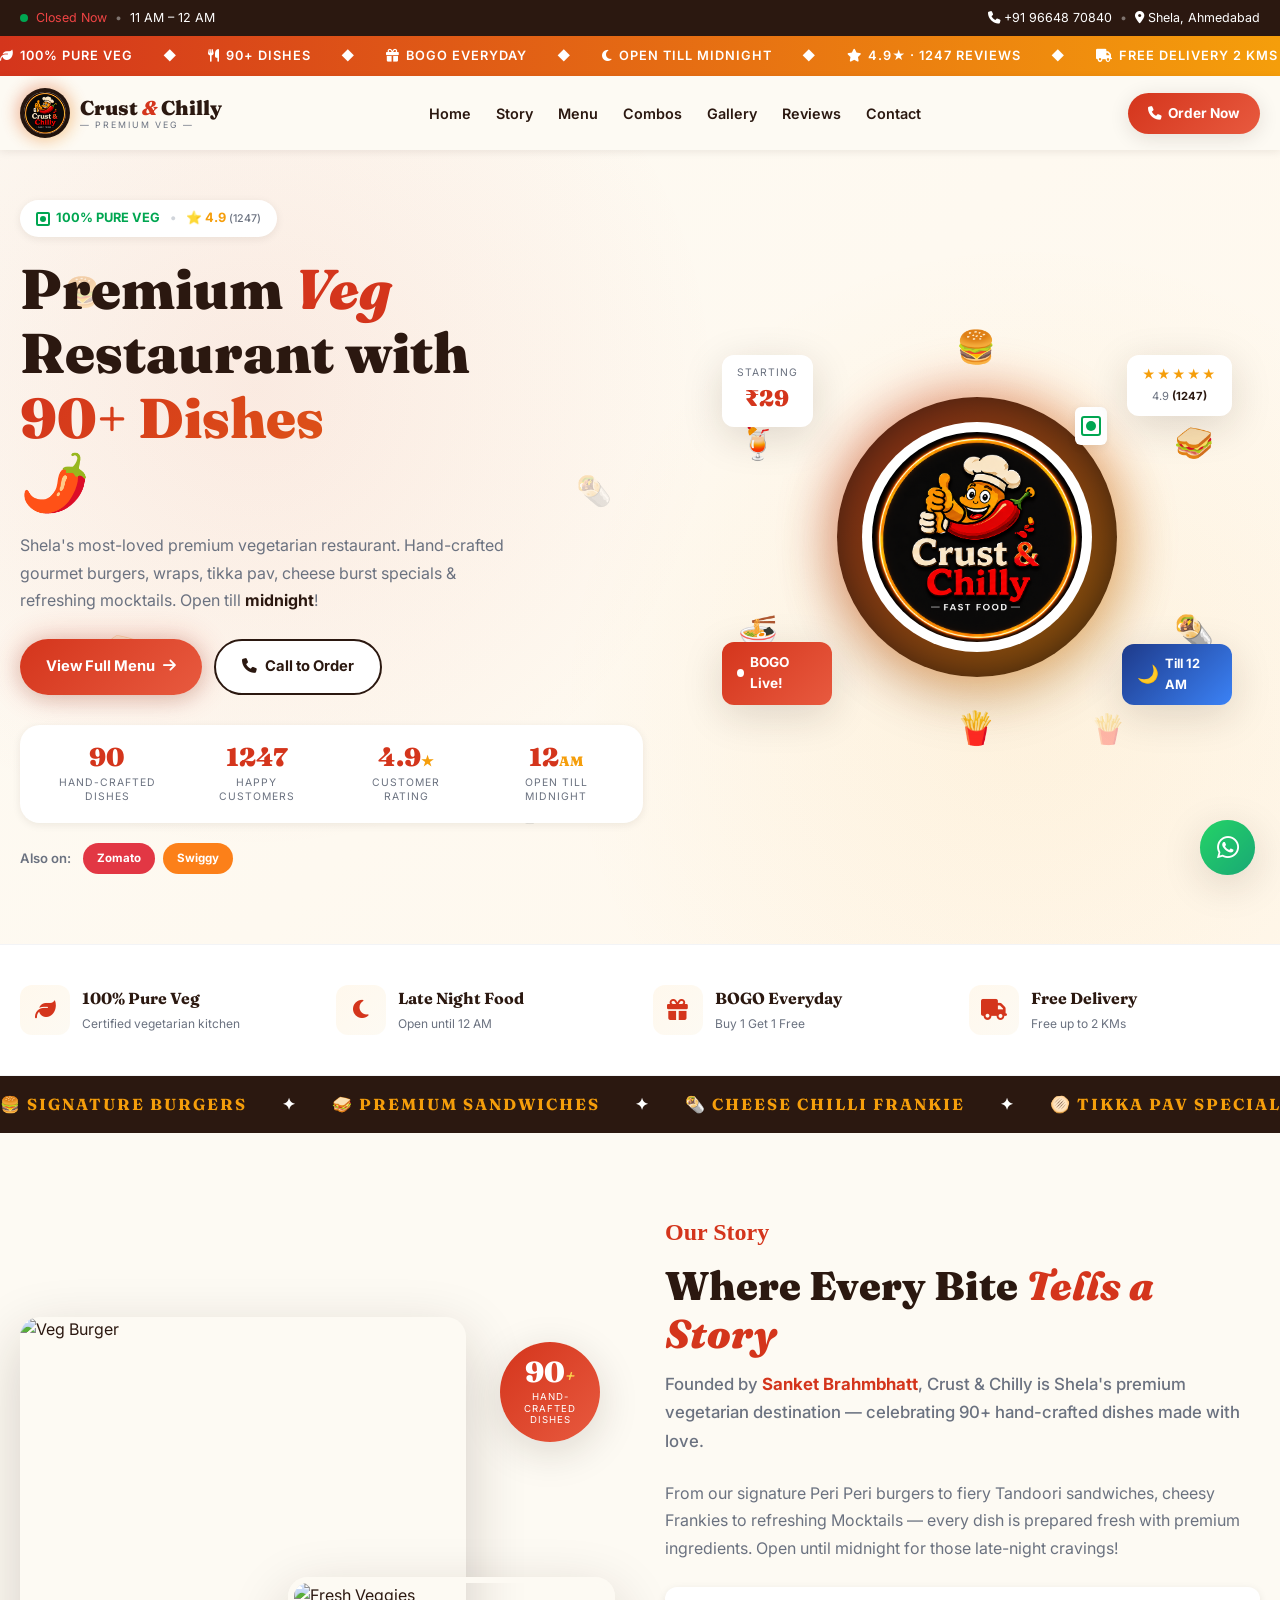
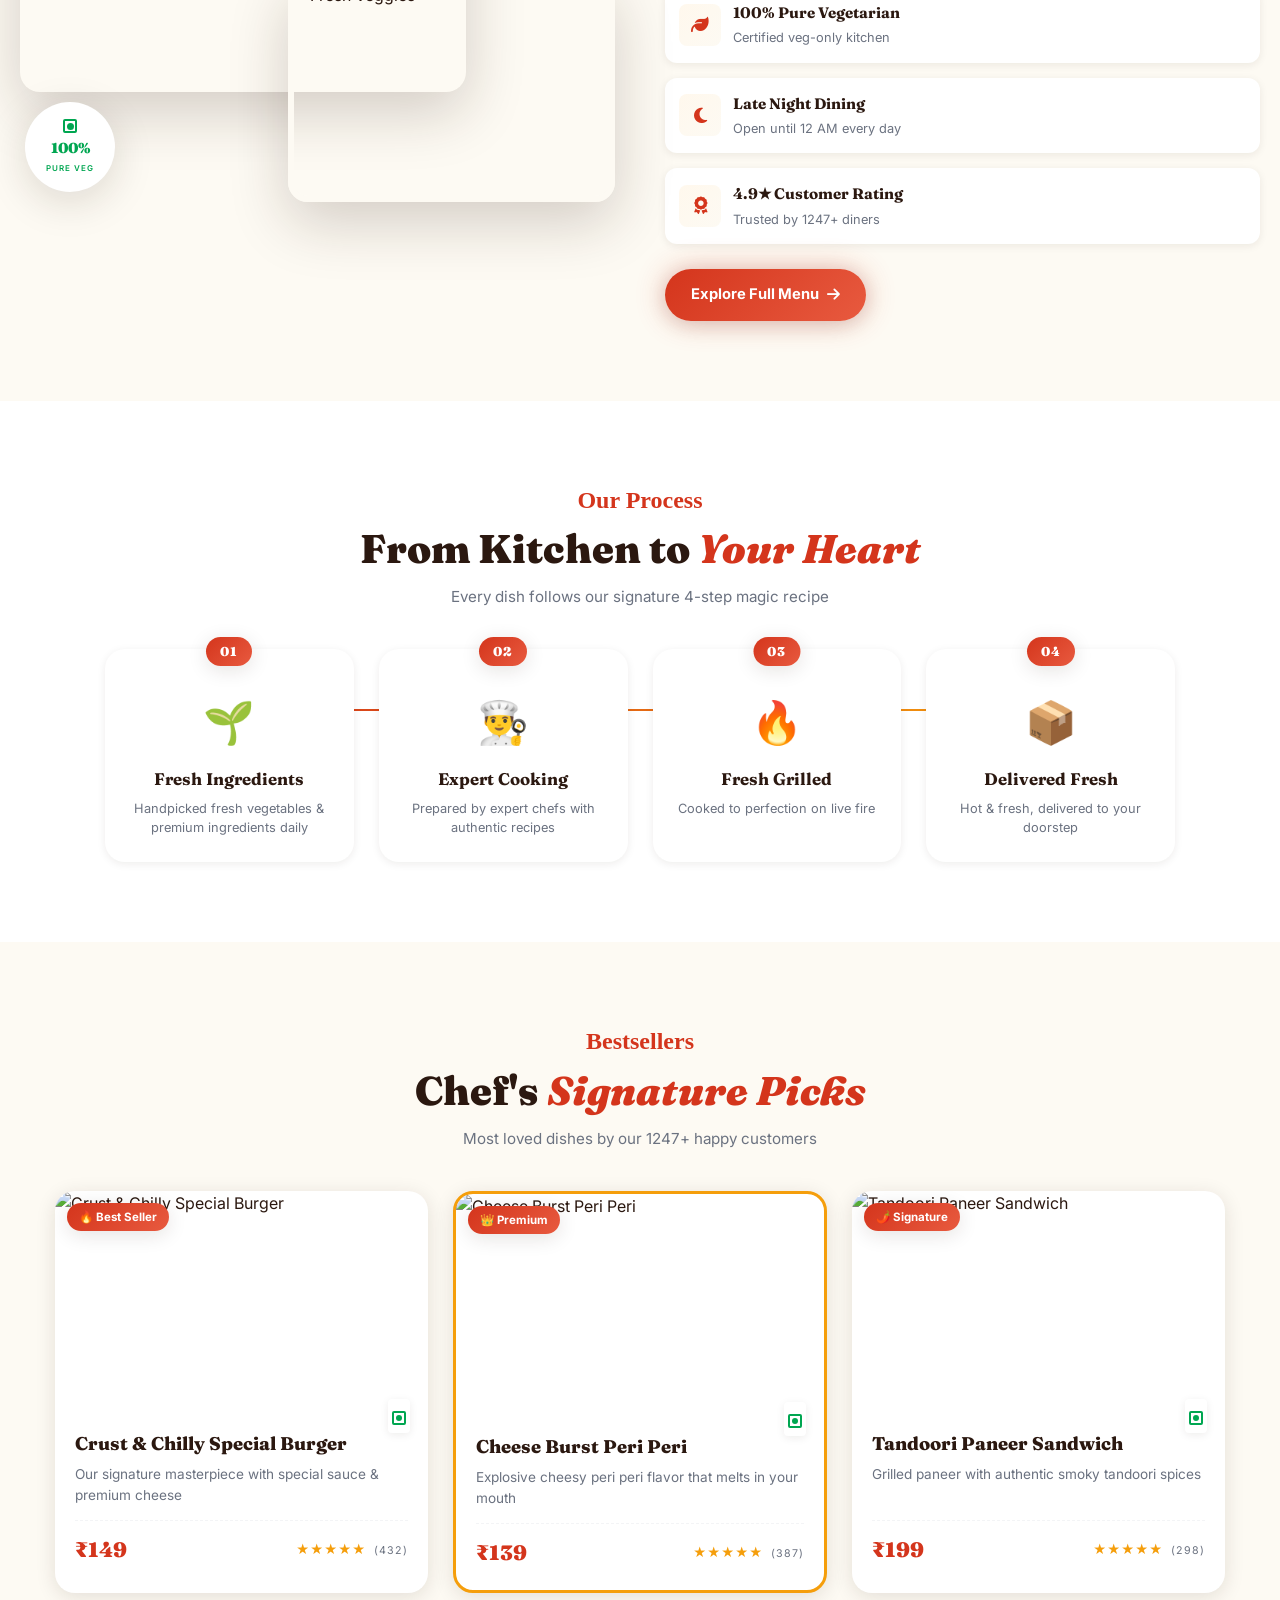
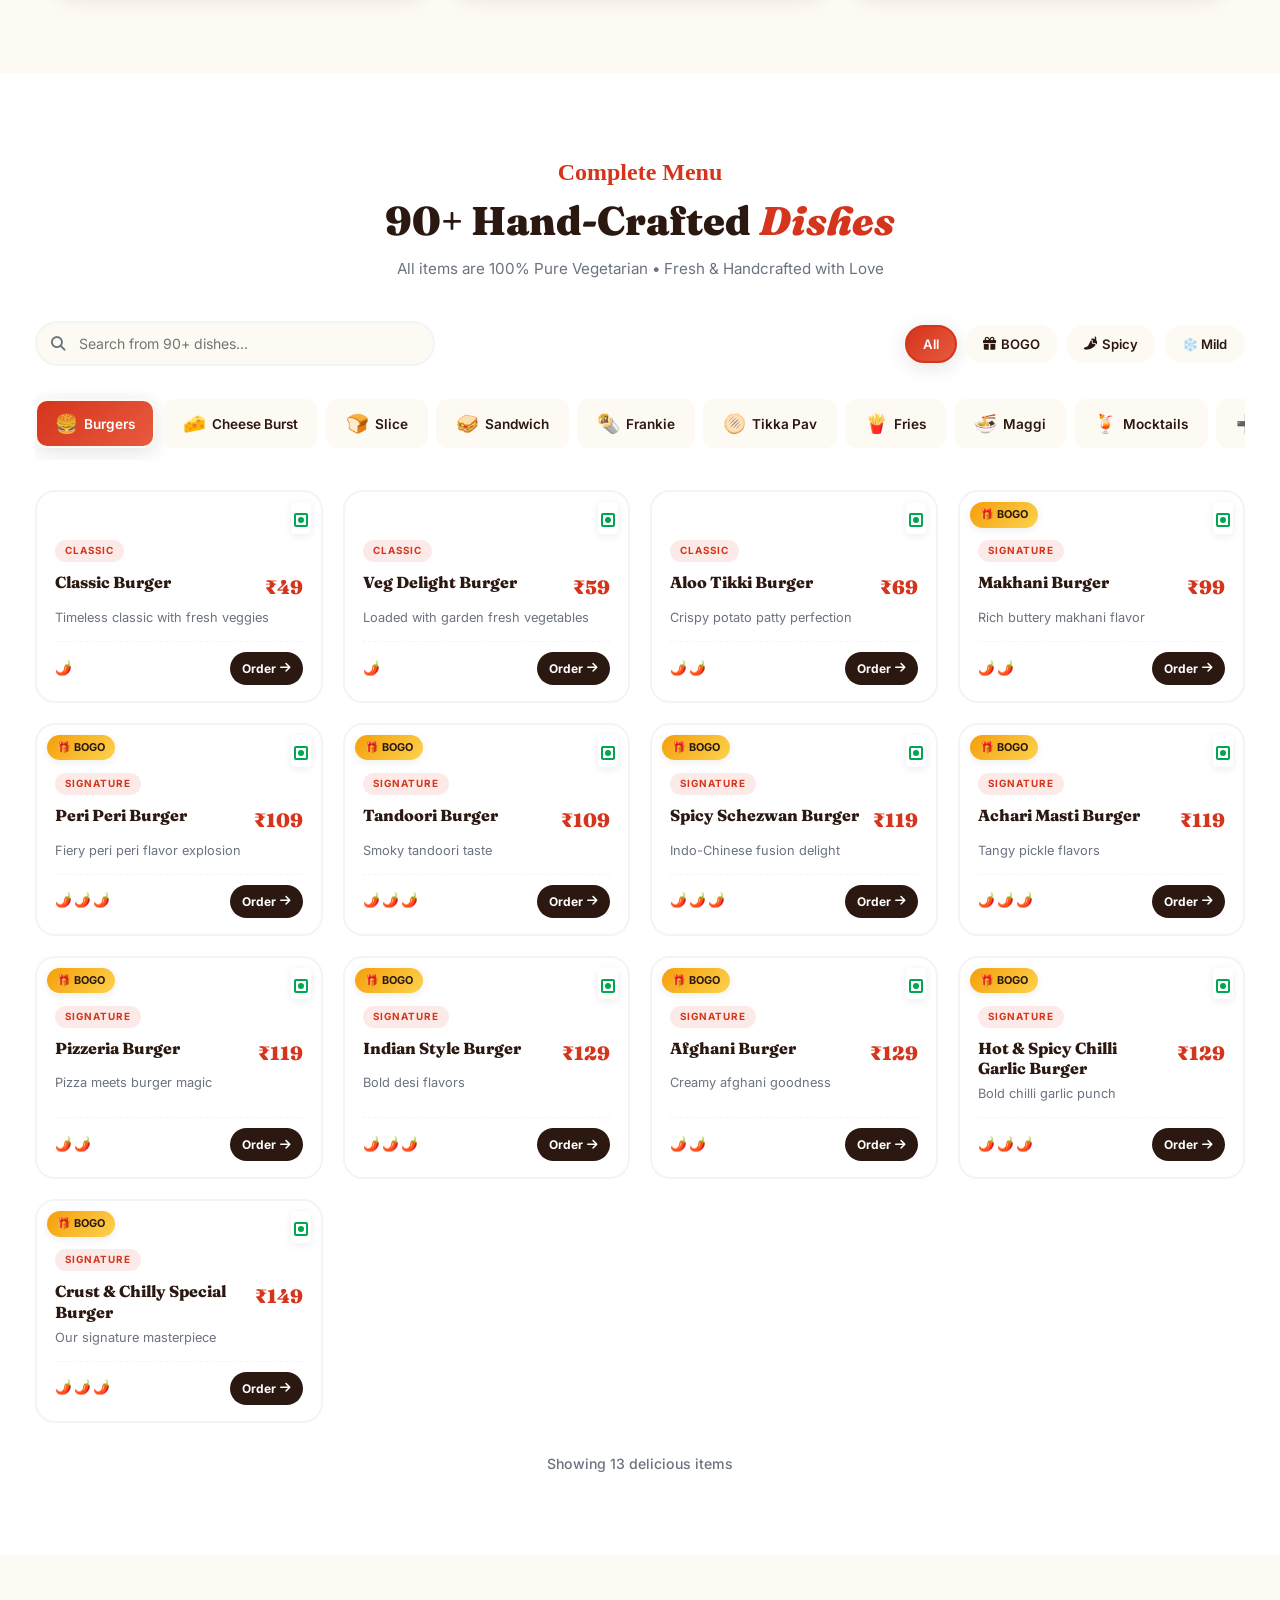
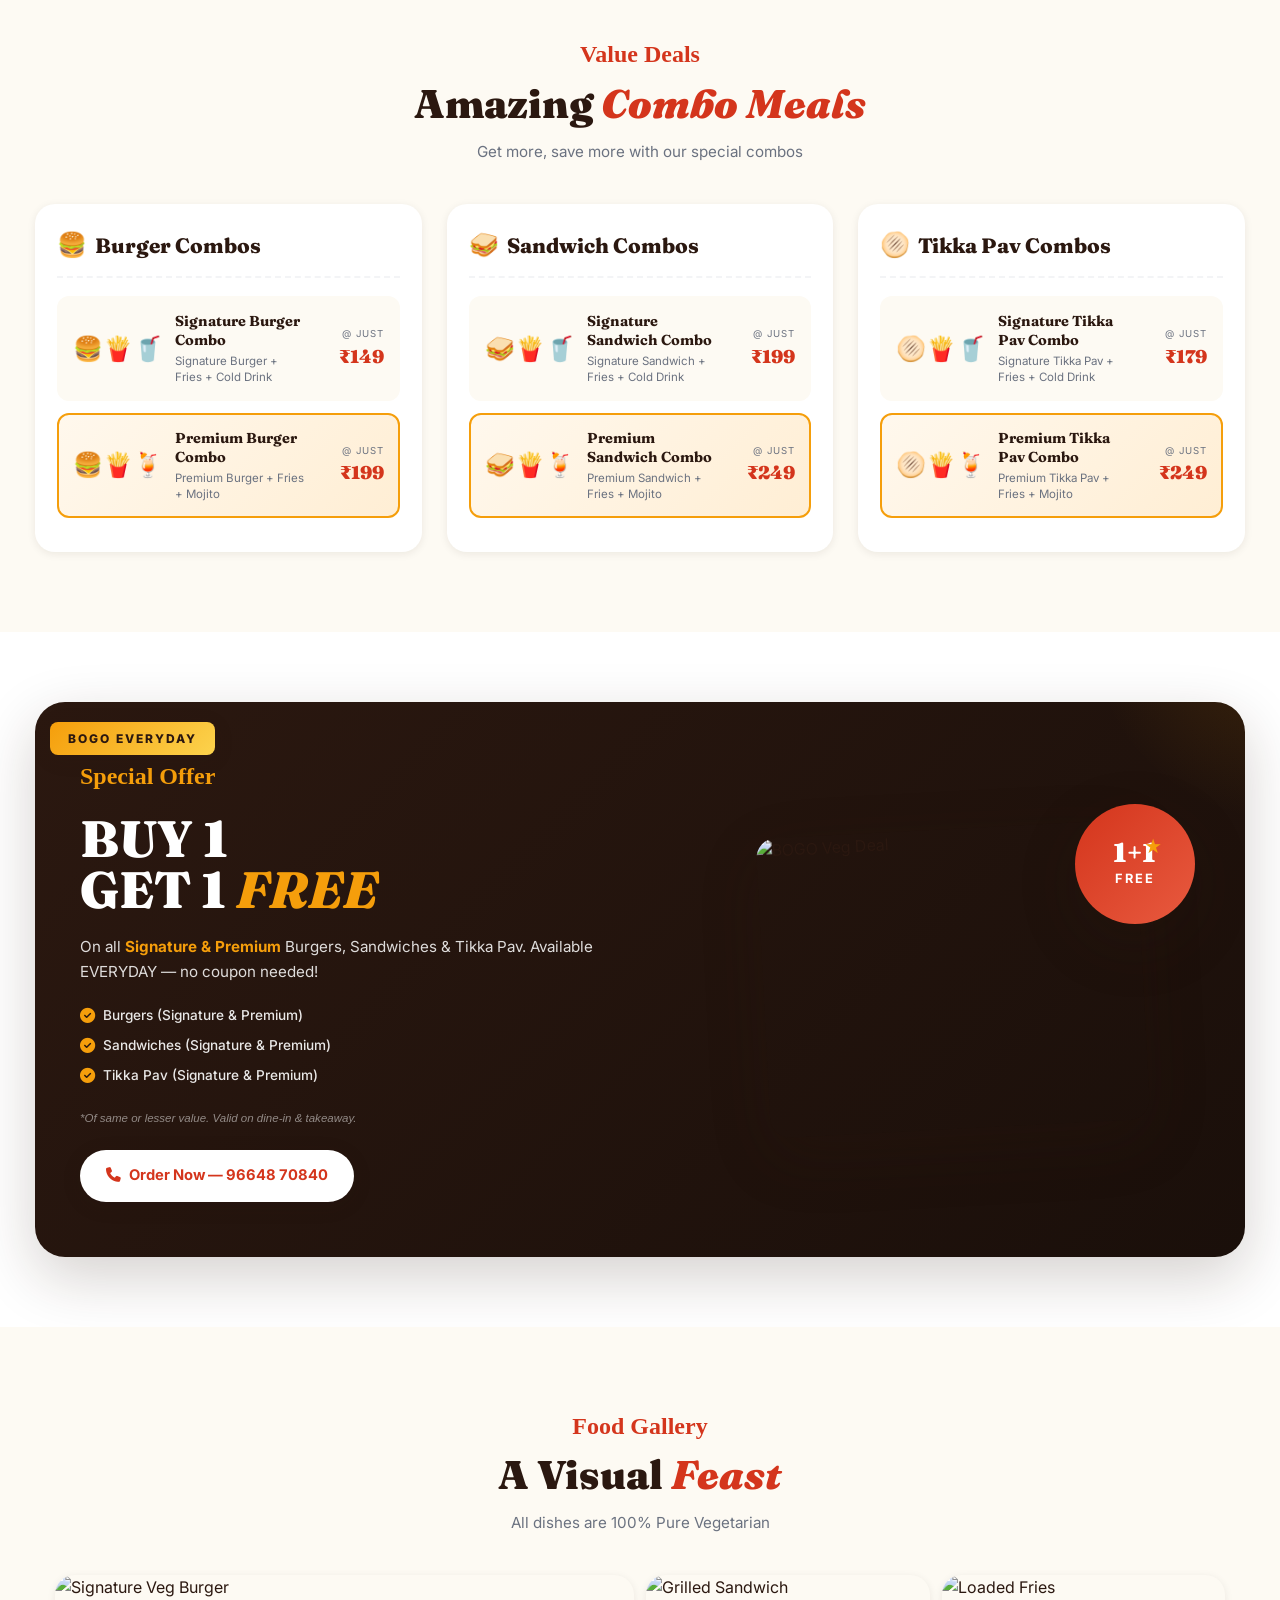
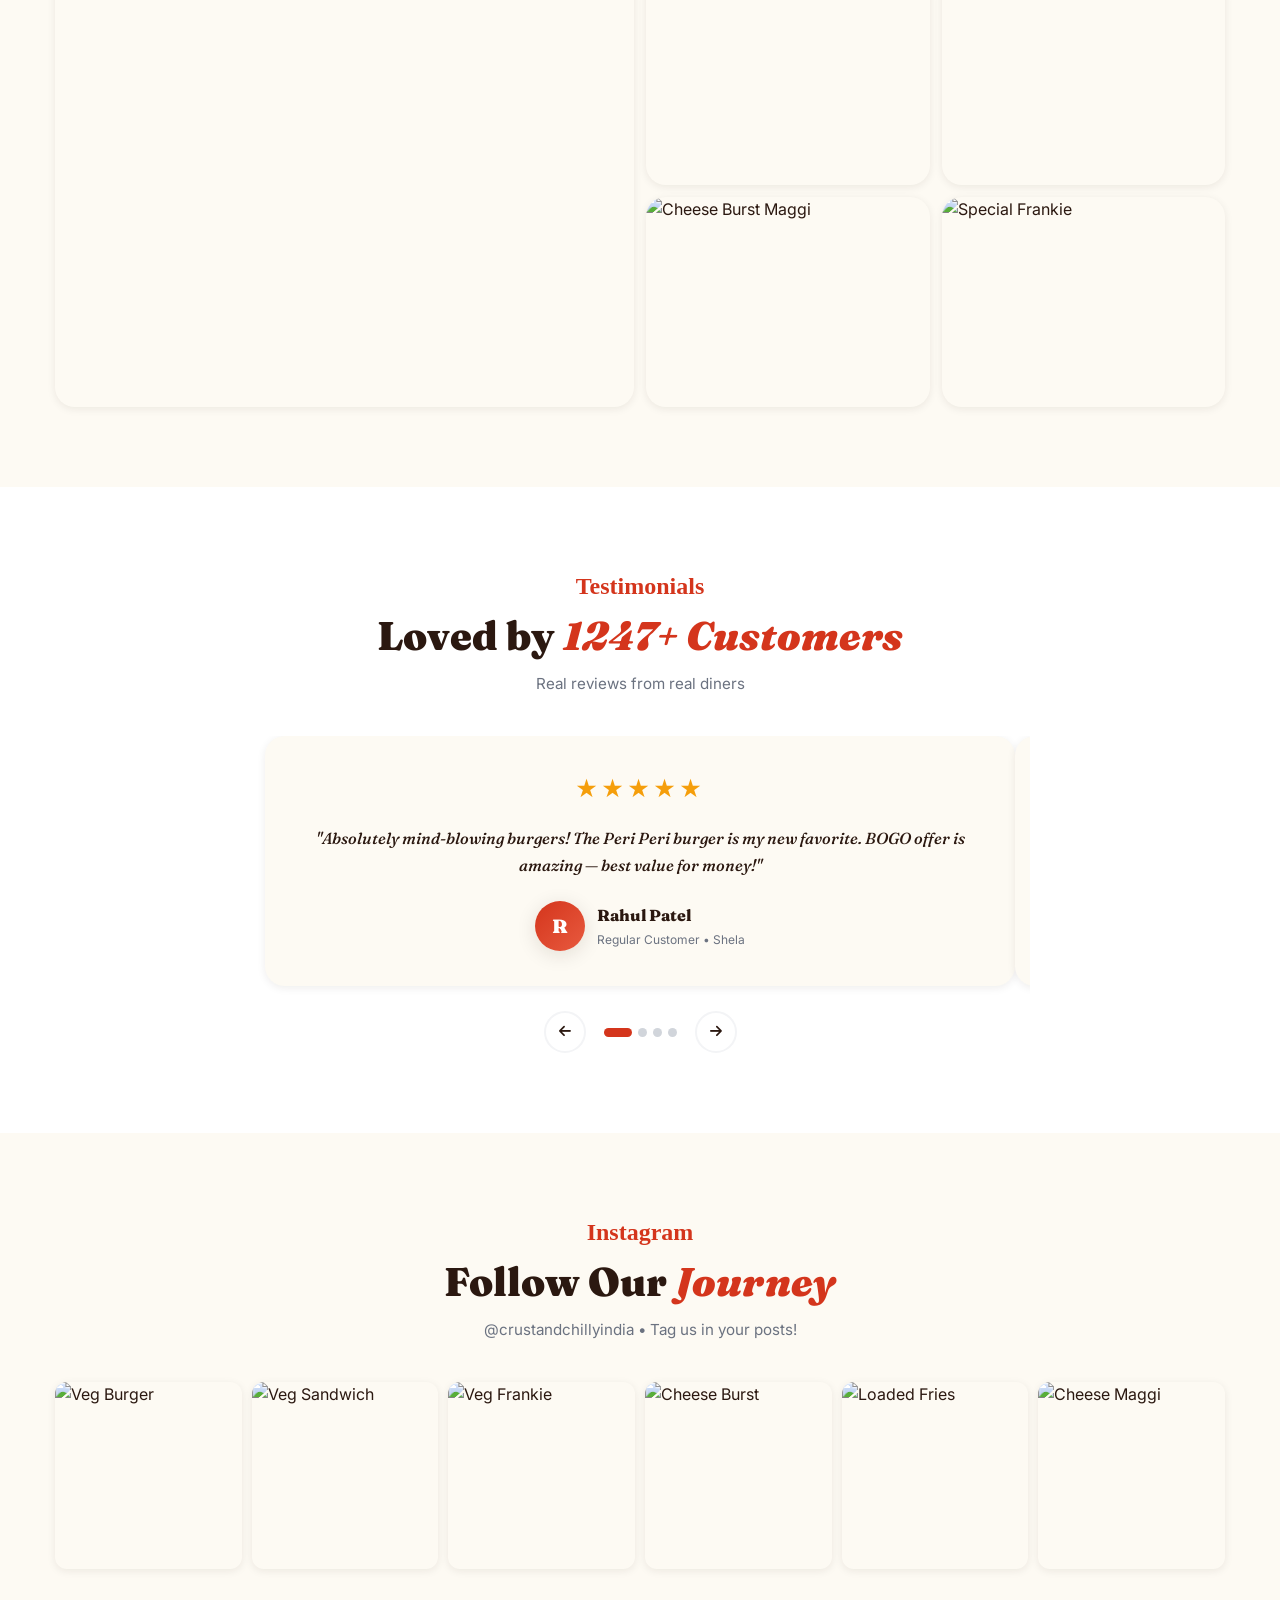
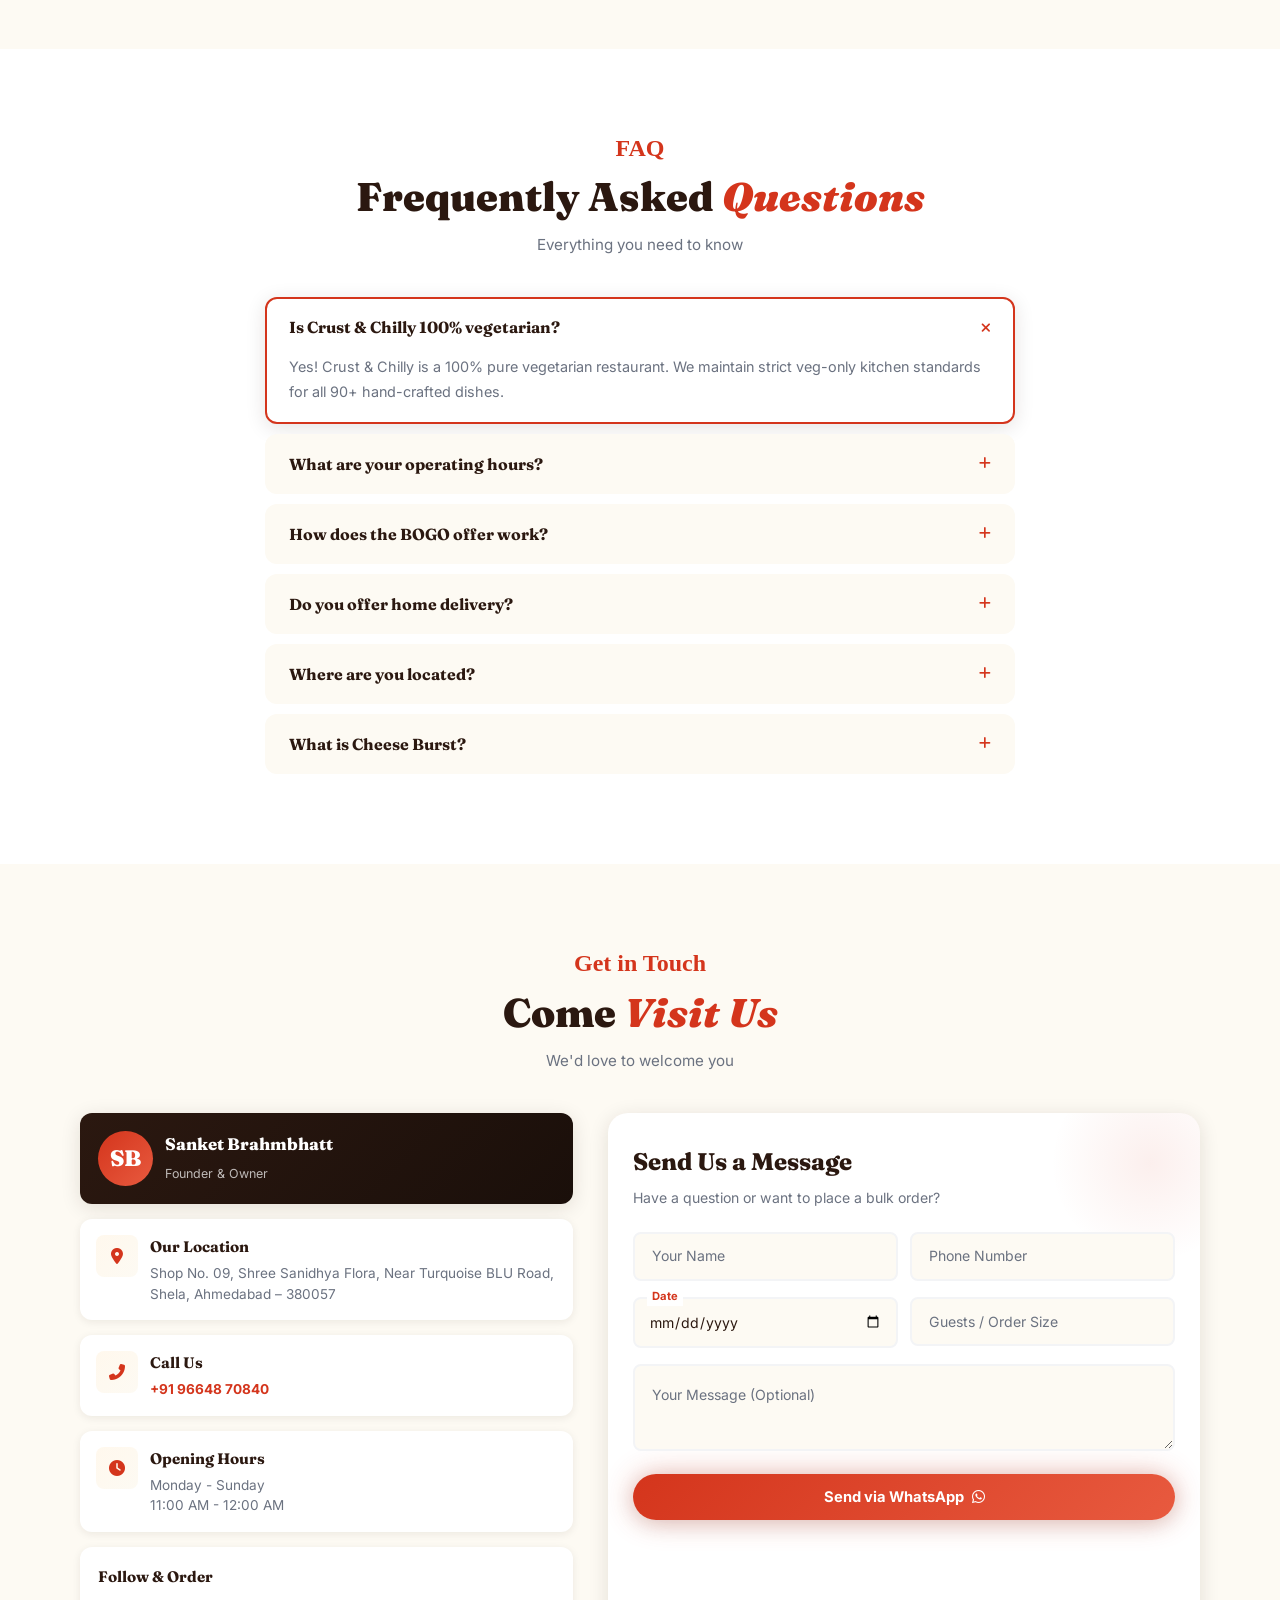
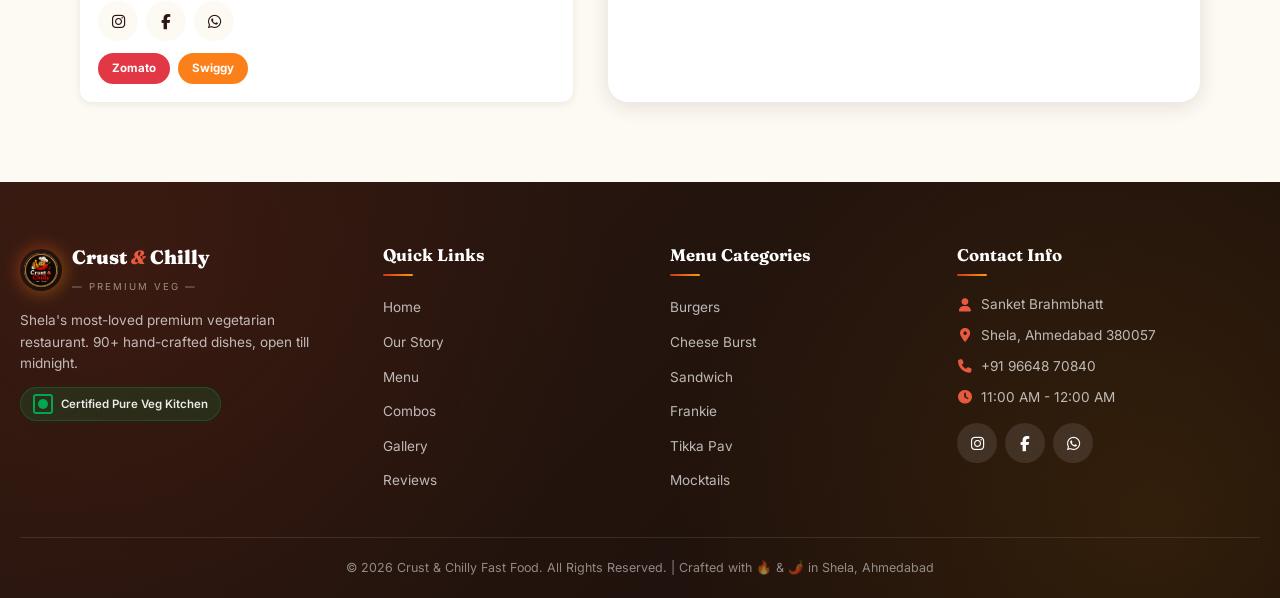
==== commit 4a33e041: "final update" ====
--- a/index.html
+++ b/index.html
@@ -130,7 +130,7 @@
         <ul class="nav-menu" id="navMenu">
             <li class="nav-menu-top">
                 <div class="nav-menu-brand">Crust <em>&</em> Chilly</div>
-                <button type="button" class="nav-menu-close" id="navMenuClose" aria-label="Close menu" onclick="closeMobileMenu()">
+                <button type="button" class="nav-menu-close" id="navMenuClose" aria-label="Close menu">
                     <i class="fas fa-times"></i>
                 </button>
             </li>
@@ -154,71 +154,13 @@
         <a href="tel:9664870840" class="nav-cta">
             <i class="fas fa-phone"></i> Order Now
         </a>
-        <button type="button" class="hamburger" id="hamburger" aria-label="Toggle menu" onclick="toggleMobileMenu()">
+        <button type="button" class="hamburger" id="hamburger" aria-label="Toggle menu">
             <span></span><span></span><span></span>
         </button>
     </div>
 </nav>
 
-<div class="nav-overlay" id="navOverlay" onclick="closeMobileMenu()"></div>
-
-<!-- ============================================
-     INLINE HAMBURGER SCRIPT - GUARANTEED WORKING
-     ============================================ -->
-<script>
-function toggleMobileMenu() {
-    var hamburger = document.getElementById('hamburger');
-    var navMenu = document.getElementById('navMenu');
-    var navOverlay = document.getElementById('navOverlay');
-    
-    if (hamburger.classList.contains('active')) {
-        closeMobileMenu();
-    } else {
-        hamburger.classList.add('active');
-        navMenu.classList.add('active');
-        if (navOverlay) navOverlay.classList.add('active');
-        document.body.classList.add('menu-open');
-        document.body.style.overflow = 'hidden';
-    }
-}
-
-function closeMobileMenu() {
-    var hamburger = document.getElementById('hamburger');
-    var navMenu = document.getElementById('navMenu');
-    var navOverlay = document.getElementById('navOverlay');
-    
-    if (hamburger) hamburger.classList.remove('active');
-    if (navMenu) navMenu.classList.remove('active');
-    if (navOverlay) navOverlay.classList.remove('active');
-    document.body.classList.remove('menu-open');
-    document.body.style.overflow = '';
-}
-
-// Close menu when nav links clicked
-document.addEventListener('DOMContentLoaded', function() {
-    var navLinks = document.querySelectorAll('.nav-menu .nav-link');
-    for (var i = 0; i < navLinks.length; i++) {
-        navLinks[i].addEventListener('click', function() {
-            setTimeout(closeMobileMenu, 150);
-        });
-    }
-    
-    var mobileCta = document.querySelector('.mobile-cta-btn');
-    if (mobileCta) mobileCta.addEventListener('click', function() {
-        setTimeout(closeMobileMenu, 150);
-    });
-    
-    var mobileWa = document.querySelector('.mobile-wa-btn');
-    if (mobileWa) mobileWa.addEventListener('click', function() {
-        setTimeout(closeMobileMenu, 150);
-    });
-    
-    // ESC key to close
-    document.addEventListener('keydown', function(e) {
-        if (e.key === 'Escape' || e.keyCode === 27) closeMobileMenu();
-    });
-});
-</script>
+<div class="nav-overlay" id="navOverlay"></div>
 
 <section class="hero" id="home">
     <div class="hero-bg"></div>
--- a/style.css
+++ b/style.css
@@ -283,13 +283,20 @@
     position: sticky;
     top: 0;
     z-index: 998;
-    background: rgba(253, 250, 243, 0.95);
-    backdrop-filter: blur(20px);
-    -webkit-backdrop-filter: blur(20px);
     box-shadow: var(--shadow-sm);
     transition: padding var(--trans-base), box-shadow var(--trans-base);
     padding: 12px 0;
     width: 100%;
+}
+
+.navbar::before {
+    content: '';
+    position: absolute;
+    inset: 0;
+    background: rgba(253, 250, 243, 0.95);
+    backdrop-filter: blur(20px);
+    -webkit-backdrop-filter: blur(20px);
+    z-index: -1;
 }
 
 .navbar.scrolled {
@@ -468,6 +475,13 @@
 .hamburger.active span:nth-child(1) { transform: rotate(45deg) translate(6px, 6px); }
 .hamburger.active span:nth-child(2) { opacity: 0; }
 .hamburger.active span:nth-child(3) { transform: rotate(-45deg) translate(6px, -6px); }
+
+.hamburger.active {
+    opacity: 0;
+    visibility: hidden;
+    pointer-events: none;
+    transition: opacity 0.2s ease;
+}
 
 /* NAV OVERLAY */
 .nav-overlay {
@@ -3216,21 +3230,7 @@
     .hamburger:active {
         transform: scale(0.95);
     }
-}
-
-/* Nav menu must be behind hamburger */
-.nav-menu {
-    z-index: 999 !important;
-}
-
-.nav-overlay {
-    z-index: 998 !important;
-}
-
-.hamburger {
-    z-index: 1002 !important;
-}
-    
+
     /* Hero */
     .hero { padding: 30px 0 50px; }
     .hero-title { font-size: 1.8rem; }
@@ -3420,7 +3420,20 @@
         width: 42px;
         height: 42px;
     }
-
+}
+
+/* Nav menu must be behind hamburger (applies at all sizes) */
+.nav-menu {
+    z-index: 999 !important;
+}
+
+.nav-overlay {
+    z-index: 998 !important;
+}
+
+.hamburger {
+    z-index: 1002 !important;
+}
 
 /* ==========================================
    RESPONSIVE — SMALL MOBILE (max-width: 480px)
